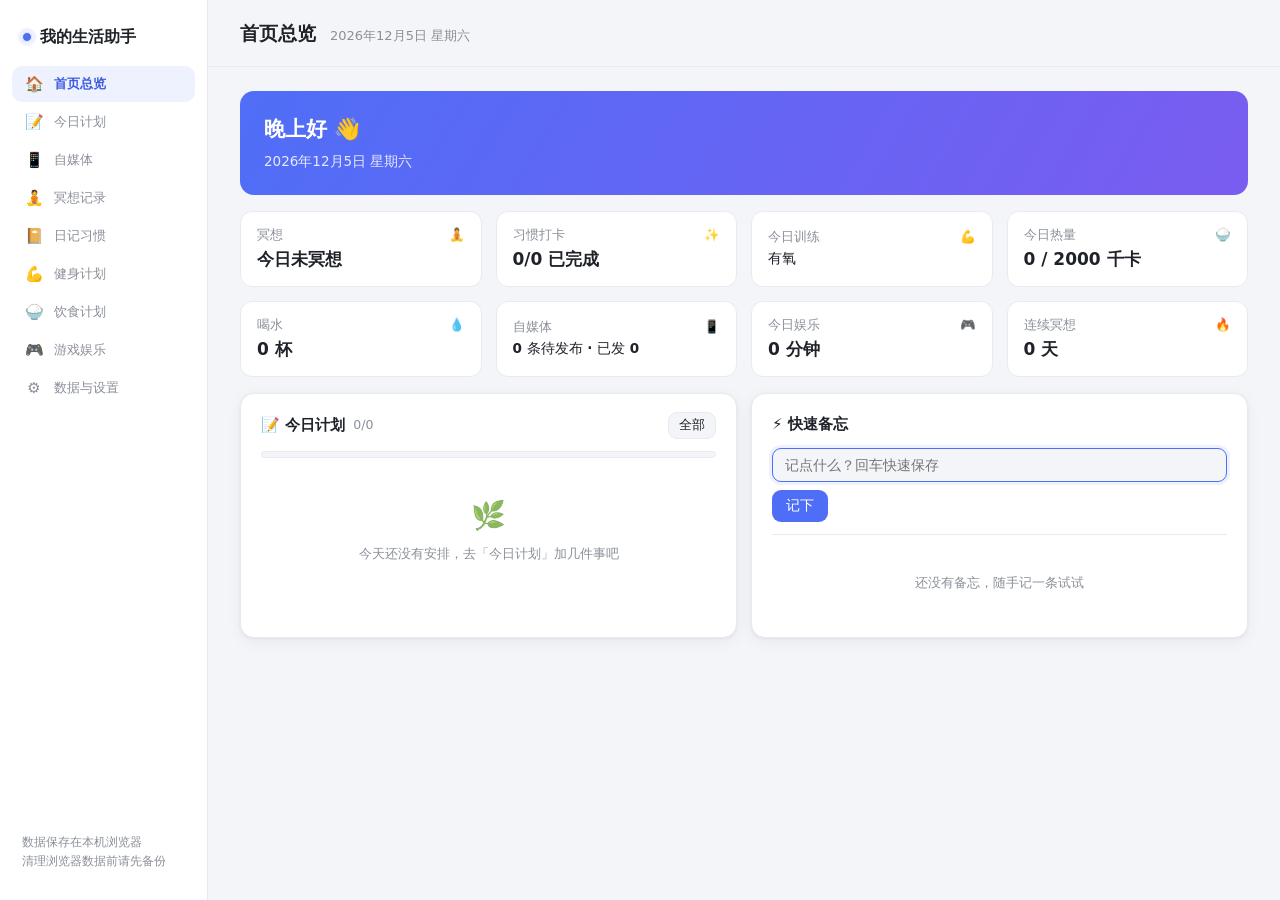
==== index.html @ 55440508 "feat: 本地生活助手 v3（阶段一~五全部完成，110 项测试全绿） 核心功能：首页概览、今日计划、饮食/饮水、娱乐时长、健身/体重、冥想、日记（含配图）、习惯打卡、自媒体看板，以及数据分析视图（" ====
<!DOCTYPE html>
<html lang="zh-CN">
<head>
<meta charset="UTF-8">
<meta name="viewport" content="width=device-width, initial-scale=1.0">
<title>我的工作生活助手</title>
<link rel="manifest" href="manifest.webmanifest">
<meta name="theme-color" content="#4f6ef7">
<link rel="icon" href="icon.svg" type="image/svg+xml">
<meta name="apple-mobile-web-app-capable" content="yes">
<meta name="apple-mobile-web-app-title" content="生活助手">
<link rel="apple-touch-icon" href="icon.svg">
<style>
:root{
  --bg:#f4f5f8; --card:#ffffff; --text:#1f2329; --muted:#8a8f99;
  --border:#e8eaef; --primary:#4f6ef7; --primary-soft:#eef1fe; --primary-text:#3d5ce0;
  --danger:#e5484d; --warn:#f5a524; --ok:#2fb36e;
  --shadow:0 1px 3px rgba(20,30,60,.06),0 4px 16px rgba(20,30,60,.05);
  --radius:14px;
}
html[data-theme="dark"]{
  --bg:#14161b; --card:#1d2027; --text:#e7e9ee; --muted:#8f96a3;
  --border:#2c313b; --primary:#6b85ff; --primary-soft:#232a42; --primary-text:#9db0ff;
  --danger:#ff6b70; --warn:#ffb84d; --ok:#4cd08b;
  --shadow:0 1px 3px rgba(0,0,0,.3),0 6px 20px rgba(0,0,0,.25);
}
*{box-sizing:border-box;margin:0;padding:0}
html,body{height:100%}
body{
  font-family:"PingFang SC","Microsoft YaHei","Segoe UI",system-ui,sans-serif;
  background:var(--bg);color:var(--text);font-size:14px;line-height:1.6;
  -webkit-font-smoothing:antialiased;
}
button{font-family:inherit;cursor:pointer;border:none;background:none;color:inherit}
input,select,textarea{font-family:inherit;font-size:14px;color:var(--text)}
.app{display:flex;min-height:100vh}

/* ========== 侧边导航 ========== */
.side{
  width:208px;flex-shrink:0;background:var(--card);border-right:1px solid var(--border);
  display:flex;flex-direction:column;position:sticky;top:0;height:100vh;padding:18px 12px;
}
.logo{font-size:16px;font-weight:700;padding:6px 10px 16px;display:flex;align-items:center;gap:8px}
.logo .dot{width:10px;height:10px;border-radius:50%;background:var(--primary);box-shadow:0 0 0 4px var(--primary-soft)}
.nav{display:flex;flex-direction:column;gap:2px;overflow-y:auto}
.nav button{
  display:flex;align-items:center;gap:10px;padding:9px 12px;border-radius:10px;
  color:var(--muted);font-weight:500;text-align:left;width:100%;transition:.15s;
}
.nav button .ic{width:20px;text-align:center;font-size:15px}
.nav button:hover{background:var(--bg);color:var(--text)}
.nav button.on{background:var(--primary-soft);color:var(--primary-text);font-weight:600}
.side-foot{margin-top:auto;padding:10px;font-size:11.5px;color:var(--muted);line-height:1.7}

/* ========== 主区域 ========== */
.main{flex:1;min-width:0;display:flex;flex-direction:column}
.topbar{
  position:sticky;top:0;z-index:20;background:color-mix(in srgb,var(--bg) 88%,transparent);
  backdrop-filter:blur(8px);padding:18px 32px;border-bottom:1px solid var(--border);
  display:flex;align-items:baseline;gap:14px;
}
.topbar h1{font-size:19px;font-weight:700}
.topbar .sub{color:var(--muted);font-size:13px}
.content{padding:24px 32px 60px;max-width:1080px;width:100%}

/* ========== 通用组件 ========== */
.card{background:var(--card);border:1px solid var(--border);border-radius:var(--radius);box-shadow:var(--shadow);padding:18px 20px;margin-bottom:16px}
.card h3{font-size:15px;font-weight:650;margin-bottom:12px;display:flex;align-items:center;gap:8px}
.card h3 .cnt{color:var(--muted);font-weight:400;font-size:12.5px}
.card h3 .sp{flex:1}
.grid{display:grid;gap:14px}
.g2{grid-template-columns:1fr 1fr}.g3{grid-template-columns:repeat(3,1fr)}.g4{grid-template-columns:repeat(4,1fr)}
@media(max-width:1000px){.g3,.g4{grid-template-columns:1fr 1fr}}
.row{display:flex;align-items:center;gap:8px;flex-wrap:wrap}
.sp{flex:1}
.muted{color:var(--muted)}
.small{font-size:12.5px}
.btn{
  display:inline-flex;align-items:center;gap:5px;padding:7px 14px;border-radius:9px;
  background:var(--primary);color:#fff;font-weight:550;font-size:13.5px;transition:.15s;
}
.btn:hover{filter:brightness(1.06)}
.btn.ghost{background:var(--bg);color:var(--text);border:1px solid var(--border)}
.btn.ghost:hover{border-color:var(--primary);color:var(--primary-text)}
.btn.danger{background:transparent;color:var(--danger);padding:4px 8px}
.btn.danger:hover{background:color-mix(in srgb,var(--danger) 12%,transparent)}
.btn.sm{padding:4px 10px;font-size:12.5px}
.btn.icon{padding:5px 9px}
.btn:disabled{opacity:.45;cursor:not-allowed}
.input,select.input,textarea.input{
  width:100%;padding:8px 12px;border:1px solid var(--border);border-radius:9px;background:var(--bg);outline:none;transition:.15s;
}
.input:focus,select.input:focus,textarea.input:focus{border-color:var(--primary);box-shadow:0 0 0 3px var(--primary-soft)}
textarea.input{resize:vertical;min-height:90px;line-height:1.7}
label.fl{display:block;font-size:12.5px;color:var(--muted);margin:12px 0 5px}
.chip{display:inline-flex;align-items:center;gap:4px;padding:2px 9px;border-radius:99px;font-size:11.5px;font-weight:550;background:var(--primary-soft);color:var(--primary-text)}
.chip.gray{background:var(--bg);color:var(--muted);border:1px solid var(--border)}
.chip.warn{background:color-mix(in srgb,var(--warn) 15%,transparent);color:var(--warn)}
.chip.ok{background:color-mix(in srgb,var(--ok) 14%,transparent);color:var(--ok)}
.chip.danger{background:color-mix(in srgb,var(--danger) 12%,transparent);color:var(--danger)}
.pg{height:7px;background:var(--bg);border-radius:99px;overflow:hidden;border:1px solid var(--border)}
.pg>i{display:block;height:100%;background:var(--primary);border-radius:99px;transition:width .3s}
.empty{text-align:center;padding:26px 10px;color:var(--muted);font-size:13px}
.empty .ei{font-size:28px;display:block;margin-bottom:6px;opacity:.7}
.divider{height:1px;background:var(--border);margin:12px 0}
.hr-row{display:flex;align-items:center;gap:10px;margin-bottom:14px}
.hr-row h2{font-size:16px;font-weight:650}
.stat{text-align:left}
.stat .n{font-size:24px;font-weight:750;letter-spacing:-.5px}
.stat .l{font-size:12px;color:var(--muted)}

/* 列表条目 */
.item{display:flex;align-items:flex-start;gap:10px;padding:10px 4px;border-bottom:1px solid var(--border)}
.item:last-child{border-bottom:none}
.item .ck{margin-top:3px;width:17px;height:17px;accent-color:var(--primary);cursor:pointer;flex-shrink:0}
.item.done .tx{text-decoration:line-through;color:var(--muted)}
.item .tx{flex:1;min-width:0}
.item .meta{margin-top:2px;font-size:12px;color:var(--muted);display:flex;gap:8px;flex-wrap:wrap}

/* 首页 */
.hello{padding:22px 24px;background:linear-gradient(120deg,var(--primary),#7a5cf0);color:#fff;border-radius:var(--radius);margin-bottom:16px}
.hello .big{font-size:21px;font-weight:700}
.hello .day{opacity:.85;margin-top:4px;font-size:13.5px}
.mini{padding:15px 16px;background:var(--card);border:1px solid var(--border);border-radius:12px;cursor:pointer;transition:.15s;display:block;width:100%;text-align:left}
.mini:hover{border-color:var(--primary);transform:translateY(-2px);box-shadow:var(--shadow)}
.mini .t{font-size:12.5px;color:var(--muted);display:flex;justify-content:space-between}
.mini .v{font-size:17px;font-weight:650;margin-top:4px;white-space:nowrap;overflow:hidden;text-overflow:ellipsis}
.mini .v.sm2{font-size:13.5px;font-weight:550}

/* 看板 */
.board{display:grid;grid-template-columns:repeat(4,1fr);gap:12px}
@media(max-width:1000px){.board{grid-template-columns:1fr 1fr}}
.col{background:var(--bg);border:1px solid var(--border);border-radius:12px;padding:10px;min-height:120px}
.col h4{font-size:12.5px;margin-bottom:8px;display:flex;justify-content:space-between;color:var(--muted)}
.pcard{background:var(--card);border:1px solid var(--border);border-radius:10px;padding:9px 11px;margin-bottom:8px}
.pcard .tt{font-weight:600;font-size:13px;word-break:break-all}
.pcard .meta{margin-top:5px;display:flex;gap:6px;flex-wrap:wrap;align-items:center}
.pcard .acts{margin-top:7px;display:flex;gap:4px}

/* 习惯圆点 */
.dots{display:inline-flex;gap:4px;margin:0 6px}
.dot{width:22px;height:22px;border-radius:7px;border:1px solid var(--border);background:var(--bg);font-size:10px;color:var(--muted);display:flex;align-items:center;justify-content:center}
.dot.on{background:var(--primary);color:#fff;border-color:var(--primary)}
.habit-name{flex:1;font-weight:550}

/* 计时器 */
.timer-wrap{text-align:center;padding:10px 0 4px}
.timer{font-size:52px;font-weight:200;letter-spacing:3px;font-variant-numeric:tabular-nums}
.timer-btns{margin-top:14px;display:flex;gap:10px;justify-content:center}

/* 图表 */
.chart{width:100%;height:auto;display:block}
.ax{fill:var(--muted);font-size:10px}
table.tb{width:100%;border-collapse:collapse;font-size:13px}
table.tb th,table.tb td{padding:8px 10px;border-bottom:1px solid var(--border);text-align:left}
table.tb th{color:var(--muted);font-weight:550;font-size:12.5px}
.tabs{display:flex;gap:4px;background:var(--bg);border:1px solid var(--border);padding:4px;border-radius:11px;margin-bottom:16px;width:fit-content}
.tabs button{padding:6px 16px;border-radius:8px;font-size:13px;color:var(--muted);font-weight:550}
.tabs button.on{background:var(--card);color:var(--text);box-shadow:var(--shadow)}
.date-nav{display:flex;align-items:center;gap:10px}
.date-nav .d{min-width:170px;text-align:center;font-weight:600}
.cup{font-size:22px;cursor:pointer;user-select:none}
.cup.on{filter:none;opacity:1}
.cup.off{opacity:.25;filter:grayscale(1)}
.stars{color:var(--warn);letter-spacing:2px}
/* 日记月历 */
.dcalbox{border:1px solid var(--border);border-radius:12px;padding:12px;margin:0 0 14px;background:var(--card2,#fafbff)}
.dcalnav{display:flex;align-items:center;justify-content:space-between;margin-bottom:8px;font-size:14px}
.dcalnav .btn{width:34px}
.dcalgrid{display:grid;grid-template-columns:repeat(7,1fr);gap:4px}
.dcalhd{text-align:center;font-size:12px;color:var(--muted);padding:4px 0}
.dcal{position:relative;aspect-ratio:1/1;border:1px solid transparent;border-radius:9px;background:transparent;color:var(--text);font-size:13px;cursor:pointer;padding:0}
.dcal:hover{border-color:var(--primary)}
.dcal.out{color:var(--muted);opacity:.4}
.dcal i{position:absolute;right:5px;bottom:5px;width:6px;height:6px;border-radius:50%;background:var(--ok)}
.dcal.has{background:rgba(47,179,110,.14);font-weight:600}
.dcal.td{border-color:var(--primary)}
.dcal.sel{background:var(--primary);color:#fff}
.dcal.sel i{background:#fff}
/* 习惯热力图 */
.heatgrid{display:grid;grid-template-columns:repeat(7,1fr);gap:5px}
.hhead{font-style:normal;text-align:center;font-size:12px;color:var(--muted);padding:2px 0}
.hcell{display:flex;align-items:center;justify-content:center;aspect-ratio:1/1;border-radius:7px;font-size:12px;font-style:normal;background:rgba(128,128,128,.13);color:var(--muted)}
.hcell.blank{background:transparent}
.hcell.l1{background:rgba(47,179,110,.28);color:var(--text)}
.hcell.l2{background:rgba(47,179,110,.48);color:#fff}
.hcell.l3{background:rgba(47,179,110,.7);color:#fff}
.hcell.l4{background:rgba(34,154,92,1);color:#fff}
.hcell.sm{width:16px;height:16px;aspect-ratio:auto}
.heatlegend{display:flex;align-items:center;gap:4px;margin-top:10px}
/* 周报告柱状图 */
.bw{display:flex;align-items:flex-end;justify-content:space-between;gap:8px;height:150px;padding:10px 4px 0;border-bottom:1px solid var(--border)}
.bwcol{flex:1;display:flex;flex-direction:column;align-items:center;justify-content:flex-end;height:100%}
.bwnum{font-size:12px;color:var(--muted);margin-bottom:3px;min-height:15px}
.bwbar{width:70%;min-height:0;background:var(--primary);border-radius:6px 6px 0 0;opacity:.85}
.bwbar.today{background:var(--warn);opacity:1}
.bwlbl{font-size:12px;color:var(--muted);margin-top:5px}
/* 5.1 日记配图 */
.photos{display:flex;flex-wrap:wrap;gap:10px;margin:12px 0 4px}
.ph{position:relative;width:104px;height:104px;border-radius:10px;overflow:hidden;border:1px solid var(--border)}
.phimg{width:100%;height:100%;display:flex;align-items:center;justify-content:center;background:var(--card2,#f7f8fb)}
.phimg img{width:100%;height:100%;object-fit:cover;display:block}
.phdel{position:absolute;top:4px;right:4px;width:22px;height:22px;padding:0;border-radius:50%;border:none;background:rgba(0,0,0,.55);color:#fff;cursor:pointer;font-size:14px;line-height:20px;text-align:center;z-index:1}
.phdel:hover{background:var(--danger)}
.warnbox{background:color-mix(in srgb,var(--warn) 12%,transparent);border:1px solid color-mix(in srgb,var(--warn) 40%,transparent);color:var(--warn);padding:9px 14px;border-radius:10px;font-size:13px;margin-bottom:14px}
.okbox{background:color-mix(in srgb,var(--ok) 10%,transparent);border:1px solid color-mix(in srgb,var(--ok) 35%,transparent);color:var(--ok);padding:9px 14px;border-radius:10px;font-size:13px;margin-bottom:14px}

/* 弹窗 */
.mask{position:fixed;inset:0;background:rgba(15,20,35,.45);z-index:100;display:flex;align-items:center;justify-content:center;padding:20px;animation:fade .15s}
@keyframes fade{from{opacity:0}}
.modal{background:var(--card);border-radius:16px;padding:22px 24px;width:420px;max-width:100%;max-height:86vh;overflow-y:auto;box-shadow:0 20px 60px rgba(0,0,0,.25);animation:pop .18s}
@keyframes pop{from{transform:scale(.96);opacity:0}}
.modal h3{font-size:16px;margin-bottom:6px}
.modal .foot{margin-top:20px;display:flex;justify-content:flex-end;gap:10px}
.d-none{display:none!important}
.lockmask{position:fixed;inset:0;z-index:200;background:color-mix(in srgb,var(--bg) 88%,#000);backdrop-filter:blur(6px);display:flex;align-items:center;justify-content:center;padding:20px}
.lockcard{background:var(--card);border-radius:18px;padding:28px 26px;width:320px;max-width:100%;box-shadow:0 20px 60px rgba(0,0,0,.28);text-align:center}
.lockico{font-size:38px;margin-bottom:6px}
.lockcard h3{margin-bottom:2px}
.lockcard .input{margin-top:14px;text-align:center;letter-spacing:4px;font-size:18px}
.lockerr{color:var(--danger);font-size:13px;min-height:20px;margin-top:8px}
.lockshake{animation:shake .3s}
@keyframes shake{0%,100%{transform:translateX(0)}25%{transform:translateX(-7px)}75%{transform:translateX(7px)}}
#toast{
  position:fixed;left:50%;bottom:34px;transform:translateX(-50%) translateY(20px);
  background:var(--text);color:var(--bg);padding:9px 20px;border-radius:99px;font-size:13.5px;
  opacity:0;pointer-events:none;transition:.25s;z-index:200;font-weight:550;
}
#toast.show{opacity:1;transform:translateX(-50%) translateY(0)}
</style>
</head>
<body>
<div class="app">
  <aside class="side">
    <div class="logo"><span class="dot"></span>我的生活助手</div>
    <nav class="nav" id="nav"></nav>
    <div class="side-foot">数据保存在本机浏览器<br>清理浏览器数据前请先备份</div>
  </aside>
  <div class="main">
    <header class="topbar"><h1 id="viewTitle"></h1><span class="sub" id="viewSub"></span></header>
    <main class="content" id="view"></main>
  </div>
</div>
<div id="toast"></div>

<script>
/* ================================================================
   我的工作生活助手 —— 纯本地单文件版
   存储：localStorage（键 lifeapp_v1）
================================================================ */
const LS='lifeapp_v1';
const CURRENT_V=2;                 // 当前数据结构版本
/* 启动最早期可用的当天日期（defaultState/migrate 早于 const today 初始化，不能用 today） */
function todayStr(){ const d=new Date(); return d.getFullYear()+'-'+String(d.getMonth()+1).padStart(2,'0')+'-'+String(d.getDate()).padStart(2,'0'); }
const BACKUP_SIZE_LIMIT=10*1024*1024; // 纯数据备份建议上限 10MB
const IMPORT_SIZE_LIMIT=50*1024*1024; // 含图片备份的导入上限 50MB
const PHOTO_SIZE_LIMIT=8*1024*1024;   // 单张配图上限 8MB

/* ---------- 5.1 IndexedDB 图片存储（日记配图：二进制不占用 localStorage） ---------- */
const IDB_NAME='lifeapp_imgs', IDB_STORE='images';
let _idbPromise=null;
function idbOpen(){
  if(_idbPromise) return _idbPromise;
  _idbPromise=new Promise((res,rej)=>{
    if(!window.indexedDB){ rej(new Error('当前浏览器不支持 IndexedDB')); return; }
    const rq=indexedDB.open(IDB_NAME,1);
    rq.onupgradeneeded=e=>{ const db=e.target.result; if(!db.objectStoreNames.contains(IDB_STORE)) db.createObjectStore(IDB_STORE,{keyPath:'id'}); };
    rq.onsuccess=()=>res(rq.result);
    rq.onerror=()=>rej(rq.error);
  });
  return _idbPromise;
}
function idbReq(store,mode,fn){
  return idbOpen().then(db=>new Promise((res,rej)=>{
    const rq=fn(db.transaction(IDB_STORE,mode).objectStore(IDB_STORE));
    rq.onsuccess=()=>res(rq.result); rq.onerror=()=>rej(rq.error);
  }));
}
function idbPut(id,blob){ return idbReq(null,'readwrite',st=>st.put({id,blob,addedAt:Date.now()})); }
function idbGet(id){ return idbReq(null,'readonly',st=>st.get(id)).then(r=>(r&&r.blob)||null); }
function idbDel(id){ return idbReq(null,'readwrite',st=>st.delete(id)); }
function idbClear(){ return idbOpen().then(db=>new Promise((res,rej)=>{ const rq=db.transaction(IDB_STORE,'readwrite').objectStore(IDB_STORE).clear(); rq.onsuccess=()=>res(); rq.onerror=()=>rej(rq.error); })).catch(()=>{}); }
/* 导出备份用：全部图片转 dataURL */
function idbExportAll(){
  return idbReq(null,'readonly',st=>st.getAll()).then(rows=>Promise.all(rows.map(r=>new Promise(res=>{
    const fr=new FileReader();
    fr.onload=()=>res([r.id,fr.result]); fr.onerror=()=>res([r.id,null]);
    fr.readAsDataURL(r.blob);
  })))).then(pairs=>{ const o={}; pairs.forEach(([k,v])=>{ if(v)o[k]=v; }); return o; }).catch(()=>({}));
}
function dataURLtoBlob(du){
  const m=/^data:(.*?)(;base64)?,/.exec(du||'')||[];
  const mime=m[1]||'image/png';
  const bin=atob((du||'').split(',')[1]||'');
  const arr=new Uint8Array(bin.length);
  for(let i=0;i<bin.length;i++) arr[i]=bin.charCodeAt(i);
  return new Blob([arr],{type:mime});
}

/* ---------- 默认数据 ---------- */
function defaultState(){
  return {
    v:CURRENT_V,
    settings:{ name:'', weekStart:1, calorieGoal:2000, entLimit:120, theme:'light', backupRemind:true, backupDays:14, pinLock:false, pin:'' },
    meta:{ firstUse:todayStr(), lastBackup:'', notifyDate:'', snoozeDate:'' },
    quickNotes:[],
    tasks:{},
    taskTemplates:[],
    media:{ ideas:[], posts:[] },
    meditation:[],
    diary:{},
    habits:[],
    fitness:{
      weekPlan:{1:'胸 + 三头',2:'背 + 二头',3:'有氧 / 休息',4:'肩部',5:'腿部',6:'有氧',0:'休息'},
      logs:[], weight:[]
    },
    diet:{
      foods:[
        {id:uid(),name:'米饭（碗）',kcal:174},
        {id:uid(),name:'鸡蛋（个）',kcal:70},
        {id:uid(),name:'鸡胸肉 100g',kcal:130},
        {id:uid(),name:'牛奶 250ml',kcal:135},
        {id:uid(),name:'全麦面包（片）',kcal:75},
        {id:uid(),name:'苹果（个）',kcal:95},
        {id:uid(),name:'香蕉（根）',kcal:105},
        {id:uid(),name:'西兰花 100g',kcal:35}
      ],
      meals:{}, water:{}
    },
    games:{ list:[], sessions:[] }
  };
}

/* ---------- 数据结构迁移：旧版本逐步升级到当前版本 ---------- */
function migrate(raw){
  if(!raw||typeof raw!=='object') throw new Error('备份不是有效的数据对象');
  if(typeof raw.v!=='number') throw new Error('备份缺少版本号');
  if(raw.v>CURRENT_V) throw new Error('备份版本比当前程序更新，请使用新版本打开');
  if(raw.v<1) throw new Error('备份版本不受支持');
  const s=raw;
  /* v1 -> v2：餐饮增加餐次分组、自媒体内容增加正文字段、增加任务模板库 */
  if(s.v===1){
    if(s.diet&&s.diet.meals){
      Object.values(s.diet.meals).forEach(list=>Array.isArray(list)&&list.forEach(m=>{ if(!m.mealType) m.mealType='午餐'; }));
    }
    if(s.media&&Array.isArray(s.media.posts)) s.media.posts.forEach(p=>{ if(p.content===undefined) p.content=''; });
    if(!Array.isArray(s.taskTemplates)) s.taskTemplates=[];
    s.v=2;
  }
  /* v5.2 备份提醒：旧数据缺 meta / 新设置项时补齐（不改变版本号） */
  if(!s.meta||typeof s.meta!=='object') s.meta={firstUse:todayStr(),lastBackup:'',notifyDate:'',snoozeDate:''};
  ['firstUse','lastBackup','notifyDate','snoozeDate'].forEach(k=>{ if(typeof s.meta[k]!=='string') s.meta[k]=''; });
  if(!s.meta.firstUse) s.meta.firstUse=todayStr();
  if(!s.settings||typeof s.settings!=='object') s.settings={};
  if(typeof s.settings.backupRemind!=='boolean') s.settings.backupRemind=true;
  if(typeof s.settings.backupDays!=='number'||!(s.settings.backupDays>0)) s.settings.backupDays=14;
  /* v5.3 PIN 锁屏 */
  if(typeof s.settings.pinLock!=='boolean') s.settings.pinLock=false;
  if(typeof s.settings.pin!=='string') s.settings.pin='';
  return s;
}

/* ---------- 载入 / 保存 ---------- */
let S;
try{
  const raw=JSON.parse(localStorage.getItem(LS));
  S=raw?migrate(raw):defaultState();
}catch(e){
  console.warn('本地数据读取失败，使用初始数据：',e.message);
  S=defaultState();
}
function save(){ localStorage.setItem(LS,JSON.stringify(S)); }

/* ---------- 备份解析（导入与校验共用） ---------- */
function parseBackup(text){
  if(typeof text!=='string'||!text.trim()) throw new Error('文件内容为空');
  let raw;
  try{ raw=JSON.parse(text); }catch(e){ throw new Error('文件不是有效的 JSON'); }
  const s=migrate(raw);
  // 最小结构校验，防止导入半截/错误文件
  if(!s.settings||!s.diet||!s.games||!s.fitness||!s.media) throw new Error('文件内容不是本应用的备份');
  return s;
}

/* ---------- 小工具 ---------- */
function uid(){ return Date.now().toString(36)+Math.random().toString(36).slice(2,7); }
const pad=n=>String(n).padStart(2,'0');
function dstr(d){ return d.getFullYear()+'-'+pad(d.getMonth()+1)+'-'+pad(d.getDate()); }
const today=()=>dstr(new Date());
function addDays(s,n){ const d=new Date(s+'T00:00:00'); d.setDate(d.getDate()+n); return dstr(d); }
function wdOf(s){ return new Date(s+'T00:00:00').getDay(); }
function md(s){ const [,m,d]=s.split('-'); return (+m)+'月'+(+d)+'日'; }
function fullCN(s){ const d=new Date(s+'T00:00:00'); return d.getFullYear()+'年'+(d.getMonth()+1)+'月'+d.getDate()+'日 星期'+'日一二三四五六'[d.getDay()]; }
function hm(ts){ const d=new Date(ts); return pad(d.getHours())+':'+pad(d.getMinutes()); }
function esc(s){ return String(s??'').replace(/[&<>"']/g,c=>({'&':'&amp;','<':'&lt;','>':'&gt;','"':'&quot;',"'":'&#39;'}[c])); }
const $=sel=>document.querySelector(sel);
const PLATFORMS=['抖音','小红书','B站','微信公众号','知乎','视频号','其他'];
const MOODS=[['开心','😊'],['平静','😌'],['充实','💪'],['疲惫','😮‍💨'],['焦虑','😰'],['低落','😞']];

function toast(msg){
  const t=$('#toast'); t.textContent=msg; t.classList.add('show');
  clearTimeout(t._h); t._h=setTimeout(()=>t.classList.remove('show'),1800);
}
function weekStartOf(s){
  const ws=Number(S.settings.weekStart)||0;
  return addDays(s,-(wdOf(s)-ws+7)%7);
}

/* ---------- 5.2 备份提醒（纯函数可测：基准=上次导出日，从未导出则用首次使用日） ---------- */
function daysBetween(a,b){ return Math.round((new Date(b+'T00:00:00')-new Date(a+'T00:00:00'))/86400000); }
function backupReminder(now){
  now=now||today();
  const interval=Math.max(1,Number(S.settings.backupDays)||14);
  const enabled=S.settings.backupRemind!==false;
  const meta=S.meta||{};
  const last=meta.lastBackup||'';
  const base=last||meta.firstUse||now;
  const days=daysBetween(base,now);
  const snoozed=meta.snoozeDate===now;
  return {enabled, interval, lastBackup:last, days, overdue:enabled&&days>=interval, snoozed};
}
/* 启动时检查：授权则发系统通知（每天至多一次），页内提示条由首页渲染 */
function maybeBackupRemind(){
  try{
    const r=backupReminder(today());
    if(!r.overdue) return;
    if(S.meta.notifyDate===today()) return;
    S.meta.notifyDate=today(); save();
    if('Notification' in window&&Notification.permission==='granted'){
      try{ new Notification('生活助手：该备份数据了 💾',{body:'已经 '+r.days+' 天没有导出备份，建议尽快导出一份保存好。'}); }catch(_){}
    }
  }catch(_){}
}

/* ---------- 5.3 PIN 锁屏（纯前端本地校验，仅作轻量隐私遮挡） ---------- */
let locked=false;
function isLocked(){ return locked; }
function showLock(){
  if(locked||document.querySelector('.lockmask')) return;
  if(!S.settings||S.settings.pinLock!==true||!S.settings.pin) return;
  locked=true;
  const mask=document.createElement('div');
  mask.className='lockmask';
  mask.innerHTML='<div class="lockcard"><div class="lockico">🔒</div><h3>输入 PIN 解锁</h3>'
    +'<p class="muted small">你的生活助手已锁定</p>'
    +'<input class="input" id="lockPin" type="password" inputmode="numeric" maxlength="6" placeholder="4-6 位数字" autocomplete="off">'
    +'<div class="lockerr" id="lockErr"></div>'
    +'<button class="btn" style="width:100%;justify-content:center;margin-top:6px" data-act="lock-unlock">解锁</button></div>';
  document.body.appendChild(mask);
  const inp=mask.querySelector('#lockPin');
  inp.focus();
  inp.addEventListener('keydown',e=>{ if(e.key==='Enter'){ e.preventDefault(); doAct('lock-unlock'); } });
}
function tryUnlock(){
  const mask=document.querySelector('.lockmask');
  if(!mask) return;
  const inp=mask.querySelector('#lockPin'), err=mask.querySelector('#lockErr'), card=mask.querySelector('.lockcard');
  if(inp.value===String(S.settings.pin)){
    locked=false; mask.remove();
  }else{
    err.textContent='PIN 不正确，请重试';
    inp.value=''; inp.focus();
    card.classList.remove('lockshake'); void card.offsetWidth; card.classList.add('lockshake');
  }
}

/* ---------- 弹窗表单 ---------- */
function fieldHTML(f){
  const req=f.required?'*':'';
  let inner='';
  const val=esc(f.value??'');
  if(f.type==='textarea') inner=`<textarea class="input" data-key="${f.key}" placeholder="${esc(f.placeholder||'')}">${val}</textarea>`;
  else if(f.type==='select') inner=`<select class="input" data-key="${f.key}">${f.options.map(o=>{const ov=Array.isArray(o)?o[0]:o.v,ol=Array.isArray(o)?o[1]:o.l;return `<option value="${esc(ov)}" ${String(ov)===String(f.value??'')?'selected':''}>${esc(ol)}</option>`;}).join('')}</select>`;
  else inner=`<input class="input" type="${f.type||'text'}" data-key="${f.key}" value="${val}" placeholder="${esc(f.placeholder||'')}" ${f.step?'step="'+f.step+'"':''} ${f.min!=null?'min="'+f.min+'"':''}>`;
  return `<label class="fl">${esc(f.label)}${req}</label>${inner}`;
}
function openModal(title,fields,onMount){
  return new Promise(resolve=>{
    const wrap=document.createElement('div');
    wrap.className='mask';
    wrap.innerHTML=`<div class="modal"><h3>${esc(title)}</h3><form id="mform">
      ${fields.map(fieldHTML).join('')}
      <div class="foot"><button type="button" class="btn ghost" id="mcancel">取消</button>
      <button type="submit" class="btn" id="mok">确定</button></div></form>`;
    document.body.appendChild(wrap);
    const focusEl=wrap.querySelector('[data-key]'); if(focusEl)focusEl.focus();
    if(onMount) onMount(wrap);
    const done=v=>{ wrap.remove(); document.removeEventListener('keydown',escClose); resolve(v); };
    function escClose(e){ if(e.key==='Escape') done(null); }
    document.addEventListener('keydown',escClose);
    wrap.addEventListener('click',e=>{ if(e.target===wrap) done(null); });
    wrap.querySelector('#mcancel').onclick=()=>done(null);
    wrap.querySelector('#mform').onsubmit=e=>{
      e.preventDefault();
      const v={};
      wrap.querySelectorAll('[data-key]').forEach(el=>{ v[el.dataset.key]=el.value; });
      for(const f of fields){
        if(f.required&&!String(v[f.key]??'').trim()){ toast('请填写：'+f.label); return; }
      }
      done(v);
    };
  });
}

/* ---------- 折线图（opts.goal 可画目标虚线） ---------- */
function lineChart(points,unit,opts){
  opts=opts||{};
  if(points.length<2) return '<div class="empty"><span class="ei">📈</span>再记录一条即可看到趋势</div>';
  const W=320,H=120,P=28;
  let ys=points.map(p=>p.y),mn=Math.min(...ys),mx=Math.max(...ys);
  if(opts.goal!=null){ mn=Math.min(mn,opts.goal); mx=Math.max(mx,opts.goal); }
  const span=(mx-mn)||1;
  const yOf=v=>H-P-(v-mn)/span*(H-2*P)-4;
  const xy=points.map((p,i)=>[P+i*(W-2*P)/(points.length-1), yOf(p.y)]);
  const goalLine=(opts.goal!=null)?`<line x1="${P}" y1="${yOf(opts.goal).toFixed(1)}" x2="${W-P+4}" y2="${yOf(opts.goal).toFixed(1)}" stroke="var(--danger)" stroke-width="1.4" stroke-dasharray="5 4"/>
    <text x="${W-P+2}" y="${(yOf(opts.goal)-3).toFixed(1)}" text-anchor="end" class="ax" style="fill:var(--danger)">目标 ${opts.goal}${unit||''}</text>`:'';
  return `<svg viewBox="0 0 ${W} ${H}" class="chart" preserveAspectRatio="none" style="max-height:220px">
    ${goalLine}
    <polyline points="${xy.map(p=>p.map(n=>n.toFixed(1)).join(',')).join(' ')}" fill="none" stroke="var(--primary)" stroke-width="2.5" stroke-linejoin="round" stroke-linecap="round"/>
    ${xy.map((p,i)=>`<circle cx="${p[0].toFixed(1)}" cy="${p[1].toFixed(1)}" r="3.5" fill="${points[i].over?'var(--danger)':'var(--primary)'}"/>`).join('')}
    <text x="4" y="16" class="ax">${mx}${unit||''}</text><text x="4" y="${H-10}" class="ax">${mn}${unit||''}</text>
  </svg>
  <div class="small muted" style="display:flex;justify-content:space-between;margin-top:2px"><span>${md(points[0].x)}</span><span>${md(points[points.length-1].x)}</span></div>`;
}

/* ---------- 统计辅助 ---------- */
const tasksOf=d=>(S.tasks[d]||[]);
function doneCount(d){ const t=tasksOf(d); return {done:t.filter(x=>x.done).length,all:t.length}; }
function habitChecked(h,d){ return h.checks.includes(d); }
function habitStreak(h){
  let s=today(); if(!habitChecked(h,s)) s=addDays(s,-1);
  let n=0; while(habitChecked(h,s)){ n++; s=addDays(s,-1); } return n;
}
const mealsOf=d=>(S.diet.meals[d]||[]);
const kcalOf=d=>mealsOf(d).reduce((a,m)=>a+m.kcal*m.n,0);
const medOf=d=>S.meditation.filter(x=>x.date===d).reduce((a,x)=>a+Number(x.minutes||0),0);
function gameMins(d){ return S.games.sessions.filter(x=>x.date===d).reduce((a,x)=>a+Number(x.minutes||0),0); }
function gameMinsWeek(d){
  const ws=weekStartOf(d); let sum=0;
  for(let i=0;i<7;i++) sum+=gameMins(addDays(ws,i));
  return sum;
}
function medStreak(){
  const dates=new Set(S.meditation.map(x=>x.date));
  let s=today(); if(!dates.has(s)) s=addDays(s,-1);
  let n=0; while(dates.has(s)){n++;s=addDays(s,-1);} return n;
}

/* ================================================================
   导航 / 路由
================================================================ */
const VIEWS=[
  ['home','🏠','首页总览'],
  ['plan','📝','今日计划'],
  ['media','📱','自媒体'],
  ['meditation','🧘','冥想记录'],
  ['diary','📔','日记习惯'],
  ['fitness','💪','健身计划'],
  ['diet','🍚','饮食计划'],
  ['games','🎮','游戏娱乐'],
  ['settings','⚙️','数据与设置']
];
let cur='home';
const ui={ planDate:today(), diaryDate:today(), dietDate:today(), calYM:'', habYM:'', mediaTab:'board', diaryTab:'diary', fitTab:'week', dietTab:'today', gameTab:'list' };
function shiftYM(ym,n){ const p=(ym||today().slice(0,7)).split('-').map(Number); const d=new Date(p[0],p[1]-1+n,1); return d.getFullYear()+'-'+pad(d.getMonth()+1); }

function renderNav(){
  $('#nav').innerHTML=VIEWS.map(([k,ic,name])=>
    `<button data-nav="${k}" class="${cur===k?'on':''}"><span class="ic">${ic}</span>${name}</button>`).join('');
}
function go(v){
  cur=v;
  renderNav();
  const meta=VIEWS.find(x=>x[0]===v);
  $('#viewTitle').textContent=meta[2];
  $('#viewSub').textContent = v==='home'? fullCN(today()) : '';
  views[v]();
  window.scrollTo(0,0);
}

/* ================================================================
   视图：首页
================================================================ */
const views={};

views.home=function(){
  const t=today();
  const {done,all}=doneCount(t);
  const pct=all?Math.round(done/all*100):0;
  const hour=new Date().getHours();
  const greet=hour<11?'早上好':hour<14?'中午好':hour<18?'下午好':'晚上好';
  const hbs=S.habits;
  const hbDone=hbs.filter(h=>habitChecked(h,t)).length;
  const kcal=kcalOf(t), goal=S.settings.calorieGoal||2000;
  const gMins=gameMins(t), entLim=S.settings.entLimit||120;
  const ready=S.media.posts.filter(p=>p.status==='ready').length;
  const pub=S.media.posts.filter(p=>p.status==='published').length;
  const fitToday=S.fitness.weekPlan[wdOf(t)]||'休息';
  const water=(S.diet.water[t]||0);
  const med=medOf(t);
  const br=backupReminder(t);
  const backupBanner=(br.overdue&&!br.snoozed)?`<div class="warnbox" style="display:flex;align-items:center;gap:10px;flex-wrap:wrap">
    <span>💾 你已经 <b>${br.days}</b> 天没有导出备份了，数据只存在这台电脑上，建议尽快备份一次。</span>
    <span class="sp"></span>
    <button class="btn sm" data-act="export-data">立即导出</button>
    <button class="btn sm ghost" data-act="backup-snooze">今天不再提示</button>
  </div>`:'';

  const taskRows=tasksOf(t).slice(0,6).map(x=>`
    <div class="item ${x.done?'done':''}">
      <input type="checkbox" class="ck" data-act="task-toggle" data-date="${t}" data-id="${x.id}" ${x.done?'checked':''}>
      <div class="tx">${esc(x.text)}<div class="meta">
        ${x.time?`<span>🕐 ${esc(x.time)}</span>`:''}
        ${x.pri?`<span class="chip ${x.pri==='高'?'danger':x.pri==='低'?'gray':'warn'}">${esc(x.pri)}优先级</span>`:''}
      </div></div>
    </div>`).join('')||'<div class="empty"><span class="ei">🌿</span>今天还没有安排，去「今日计划」加几件事吧</div>';

  const notes=S.quickNotes.slice(-4).reverse().map(n=>
    `<div class="item"><div class="tx">${esc(n.text)}<div class="meta">${md(n.d)} ${hm(n.t)}</div></div></div>`
  ).join('')||'<div class="empty small">还没有备忘，随手记一条试试</div>';

  $('#view').innerHTML=`
  <div class="hello">
    <div class="big">${greet}${S.settings.name?'，'+esc(S.settings.name):''} 👋</div>
    <div class="day">${fullCN(t)}</div>
  </div>

  <div class="grid g4" style="margin-bottom:16px">
    <button class="mini" data-nav="meditation"><div class="t"><span>冥想</span><span>🧘</span></div><div class="v">${med?med+' 分钟':'今日未冥想'}</div></button>
    <button class="mini" data-nav="diary"><div class="t"><span>习惯打卡</span><span>✨</span></div><div class="v">${hbDone}/${hbs.length} 已完成</div></button>
    <button class="mini" data-nav="fitness"><div class="t"><span>今日训练</span><span>💪</span></div><div class="v sm2">${esc(fitToday)}</div></button>
    <button class="mini" data-nav="diet"><div class="t"><span>今日热量</span><span>🍚</span></div><div class="v" style="color:${kcal>goal?'var(--danger)':'inherit'}">${kcal} / ${goal} 千卡</div></button>
    <button class="mini" data-nav="diet"><div class="t"><span>喝水</span><span>💧</span></div><div class="v">${water} 杯</div></button>
    <button class="mini" data-nav="media"><div class="t"><span>自媒体</span><span>📱</span></div><div class="v sm2">${ready} 条待发布 · 已发 ${pub}</div></button>
    <button class="mini" data-nav="games"><div class="t"><span>今日娱乐</span><span>🎮</span></div><div class="v" style="color:${gMins>entLim?'var(--danger)':'inherit'}">${gMins} 分钟${gMins>entLim?' ⚠️超上限':''}</div></button>
    <button class="mini" data-nav="diary"><div class="t"><span>连续冥想</span><span>🔥</span></div><div class="v">${medStreak()} 天</div></button>
  </div>
  ${backupBanner}

  <div class="grid g2">
    <div class="card">
      <h3>📝 今日计划 <span class="cnt">${done}/${all}</span><span class="sp"></span>
        <button class="btn sm ghost" data-nav="plan">全部</button></h3>
      <div class="pg" style="margin-bottom:10px"><i style="width:${pct}%"></i></div>
      ${taskRows}
    </div>
    <div class="card">
      <h3>⚡ 快速备忘</h3>
      <div class="row">
        <input class="input" id="quickInput" placeholder="记点什么？回车快速保存">
        <button class="btn" data-act="note-add">记下</button>
      </div>
      <div class="divider"></div>
      ${notes}
    </div>
  </div>`;
  const qi=$('#quickInput');
  qi.addEventListener('keydown',e=>{ if(e.key==='Enter'){ e.preventDefault(); doAct('note-add',{dataset:{}}); }});
  qi.focus();
};

/* ================================================================
   视图：今日计划
================================================================ */
views.plan=function(){
  const d=ui.planDate;
  const list=tasksOf(d).sort((a,b)=>(a.time||'99').localeCompare(b.time||'99'));
  const {done,all}=doneCount(d);
  const rows=list.map(x=>`
    <div class="item ${x.done?'done':''}">
      <input type="checkbox" class="ck" data-act="task-toggle" data-date="${d}" data-id="${x.id}" ${x.done?'checked':''}>
      <div class="tx">${esc(x.text)}
        <div class="meta">
          ${x.time?`<span>🕐 ${esc(x.time)}</span>`:''}
          ${x.pri?`<span class="chip ${x.pri==='高'?'danger':x.pri==='低'?'gray':'warn'}">${esc(x.pri)}</span>`:''}
          ${x.note?`<span>📄 ${esc(x.note)}</span>`:''}
        </div>
      </div>
      <button class="btn sm ghost" data-act="task-edit" data-id="${x.id}">编辑</button>
      <button class="btn danger sm" data-act="task-del" data-id="${x.id}">删除</button>
    </div>`).join('')||'<div class="empty"><span class="ei">📋</span>这一天还没有任务</div>';

  $('#view').innerHTML=`
  <div class="card">
    <div class="row">
      <div class="date-nav">
        <button class="btn ghost icon" data-act="plan-prev">‹</button>
        <div class="d">${md(d)} 星期${'日一二三四五六'[wdOf(d)]}${d===today()?'（今天）':''}</div>
        <button class="btn ghost icon" data-act="plan-next">›</button>
        <button class="btn sm ghost" data-act="plan-today">回到今天</button>
      </div>
      <span class="sp"></span>
      <span class="muted small">完成 ${done}/${all}</span>
      <button class="btn ghost" data-act="tpl-open">📋 任务模板</button>
      <button class="btn" data-act="task-add" data-date="${d}">＋ 添加任务</button>
    </div>
    <div class="pg" style="margin:12px 0 4px"><i style="width:${all?Math.round(done/all*100):0}%"></i></div>
  </div>
  <div class="card">${rows}</div>`;
};

/* ---------- 任务模板面板 ---------- */
function openTplPanel(){
  const old=document.querySelector('#tplMask'); if(old) old.remove();
  const wrap=document.createElement('div');
  wrap.className='mask'; wrap.id='tplMask';
  document.body.appendChild(wrap);
  renderTplPanel();
  wrap.addEventListener('click',e=>{ if(e.target===wrap) wrap.remove(); });
}
function renderTplPanel(){
  const wrap=document.querySelector('#tplMask'); if(!wrap) return;
  const items=S.taskTemplates.map(t=>`
    <div class="item">
      <div class="tx">${esc(t.text)}<div class="meta">${t.time?`<span>🕐 ${esc(t.time)}</span>`:''}<span class="chip ${t.pri==='高'?'danger':t.pri==='低'?'gray':'warn'}">${esc(t.pri||'中')}</span></div></div>
      <button class="btn sm" data-act="tpl-apply" data-id="${t.id}">加到 ${md(ui.planDate)}</button>
      <button class="btn danger sm" data-act="tpl-del" data-id="${t.id}">删除</button>
    </div>`).join('')||'<div class="empty"><span class="ei">📋</span>还没有模板，在上方新建一个常用任务吧</div>';
  wrap.innerHTML=`<div class="modal"><h3>📋 任务模板</h3>
    <p class="muted small" style="margin-bottom:10px">把每天重复要做的事存成模板，一键加到当天。</p>
    <div class="row">
      <input class="input" id="tplText" placeholder="模板内容，如：冥想 10 分钟" style="flex:1;min-width:160px">
      <input class="input" id="tplTime" type="time" style="width:120px">
      <select class="input" id="tplPri" style="width:86px"><option>中</option><option>高</option><option>低</option></select>
      <button class="btn" data-act="tpl-add">新建模板</button>
    </div>
    <div class="divider"></div>
    ${items}
    <div class="foot"><button class="btn ghost" data-act="tpl-close">关闭</button></div></div>`;
  const ti=wrap.querySelector('#tplText');
  ti.addEventListener('keydown',e=>{ if(e.key==='Enter'){ e.preventDefault(); doAct('tpl-add',{dataset:{}}); }});
  ti.focus();
}

/* ================================================================
   视图：自媒体
================================================================ */
views.media=function(){
  if(ui.mediaTab==='ideas') return renderIdeas();
  if(ui.mediaTab==='stats') return renderMediaStats();
  renderBoard();
};
function renderIdeas(){
  const rows=S.media.ideas.slice().reverse().map(x=>`
    <div class="item">
      <div class="tx">${esc(x.text)}<div class="meta"><span class="chip gray">${esc(x.platform||'未分类')}</span><span>${md(x.d)}</span></div></div>
      <button class="btn sm ghost" data-act="idea-to" data-id="${x.id}">转入内容 →</button>
      <button class="btn danger sm" data-act="idea-del" data-id="${x.id}">删除</button>
    </div>`).join('')||'<div class="empty"><span class="ei">💡</span>还没有选题灵感</div>';
  $('#view').innerHTML=`
  ${mediaTabs()}
  <div class="card">
    <h3>💡 选题灵感库 <span class="cnt">共 ${S.media.ideas.length} 条</span></h3>
    <div class="row">
      <input class="input" id="ideaText" placeholder="随手记一个选题…">
      <select class="input" style="width:130px" id="ideaPlat">${PLATFORMS.map(p=>`<option>${p}</option>`).join('')}</select>
      <button class="btn" data-act="idea-add">添加灵感</button>
    </div>
    <div class="divider"></div>${rows}
  </div>`;
  $('#ideaText').focus();
}
function mediaTabs(){
  return `<div class="tabs">
    <button class="${ui.mediaTab==='board'?'on':''}" data-act="media-tab" data-v="board">内容流水线</button>
    <button class="${ui.mediaTab==='ideas'?'on':''}" data-act="media-tab" data-v="ideas">选题灵感库</button>
    <button class="${ui.mediaTab==='stats'?'on':''}" data-act="media-tab" data-v="stats">📊 数据看板</button>
  </div>`;
}
/* 4.5 已发布内容按平台汇总数据看板 */
function renderMediaStats(){
  const pub=S.media.posts.filter(p=>p.status==='published');
  const sum=(arr,k)=>arr.reduce((a,p)=>a+(Number(p[k])||0),0);
  const tV=sum(pub,'views'),tL=sum(pub,'likes'),tC=sum(pub,'comments');
  const rate=tV?((tL+tC)/tV*100):0;
  const plats=PLATFORMS.filter(p=>pub.some(x=>x.platform===p));
  const rows=plats.map(p=>{
    const arr=pub.filter(x=>x.platform===p);
    const v=sum(arr,'views'),l=sum(arr,'likes'),c=sum(arr,'comments');
    return `<tr><td><b>${esc(p)}</b></td><td>${arr.length}</td><td>${v}</td><td>${l}</td><td>${c}</td><td>${v?(((l+c)/v*100).toFixed(1)+'%'):'—'}</td></tr>`;
  }).join('');
  $('#view').innerHTML=`
  ${mediaTabs()}
  ${pub.length?`<div class="grid g4">
    <div class="card stat"><div class="n">${pub.length}</div><div class="l">已发布内容</div></div>
    <div class="card stat"><div class="n">${tV}</div><div class="l">总浏览量</div></div>
    <div class="card stat"><div class="n">${tL}</div><div class="l">总点赞</div></div>
    <div class="card stat"><div class="n">${tC}</div><div class="l">总评论 · 互动率 ${rate.toFixed(1)}%</div></div>
  </div>
  <div class="card"><h3>📊 各平台汇总 <span class="cnt">仅统计「已发布」内容</span></h3>
    <table class="tb"><tr><th>平台</th><th>已发布</th><th>浏览</th><th>点赞</th><th>评论</th><th>互动率</th></tr>${rows}
      <tr style="font-weight:700"><td>合计</td><td>${pub.length}</td><td>${tV}</td><td>${tL}</td><td>${tC}</td><td>${rate.toFixed(1)}%</td></tr>
    </table>
  </div>
  <div class="card"><h3>👍 单篇数据排行（Top 5）</h3>${
    pub.slice().sort((a,b)=>(b.views||0)-(a.views||0)).slice(0,5).map((p,i)=>`
    <div class="item"><div class="tx">${i+1}. ${esc(p.title)} <span class="chip gray">${esc(p.platform)}</span></div>
      <div class="muted">👀 ${p.views||0} · ❤ ${p.likes||0} · 💬 ${p.comments||0}</div></div>`).join('')
  }</div>`
  :`<div class="card"><div class="empty"><span class="ei">📊</span>还没有「已发布」的内容，把内容推进到已发布阶段并填入数据后，这里会自动汇总</div></div>`}`;
}
const PSTATUS=[['idea','选题'],['draft','草稿'],['ready','待发布'],['published','已发布']];
function renderBoard(){
  const cols=PSTATUS.map(([k,label])=>{
    const items=S.media.posts.filter(p=>p.status===k).map(p=>`
      <div class="pcard">
        <div class="tt">${esc(p.title)}</div>
        ${p.content?`<div class="muted small" style="margin:4px 0;line-height:1.5;max-height:44px;overflow:hidden">${esc(p.content.slice(0,80))}${p.content.length>80?'…':''}</div>`:''}
        <div class="meta">
          <span class="chip gray">${esc(p.platform)}</span>
          ${k==='published'?`<span class="chip ok">👀 ${p.views||0}</span><span class="chip">❤ ${p.likes||0}</span><span class="chip gray">💬 ${p.comments||0}</span>`:''}
        </div>
        <div class="acts">
          ${k!=='idea'?`<button class="btn sm ghost" data-act="post-move" data-id="${p.id}" data-dir="-1">←</button>`:''}
          ${k!=='published'?`<button class="btn sm" data-act="post-move" data-id="${p.id}" data-dir="1">→</button>`:''}
          <button class="btn sm ghost" data-act="post-edit" data-id="${p.id}">编辑</button>
          <button class="btn danger sm" data-act="post-del" data-id="${p.id}">删</button>
        </div>
      </div>`).join('')||'<div class="muted small" style="padding:4px">暂无</div>';
    return `<div class="col"><h4><span>${label}</span><span>${S.media.posts.filter(p=>p.status===k).length}</span></h4>${items}</div>`;
  }).join('');
  $('#view').innerHTML=`
  ${mediaTabs()}
  <div class="card"><div class="row"><h3 style="margin:0">📱 内容流水线</h3><span class="sp"></span><button class="btn" data-act="post-add">＋ 新建内容</button></div></div>
  <div class="board">${cols}</div>`;
}

/* ================================================================
   视图：冥想
================================================================ */
let medTimer=null, medTick=0, medStart=0;
const MED_KEY='lifeapp_med_timer';
function medSavedStart(){ const x=Number(sessionStorage.getItem(MED_KEY)); return Number.isFinite(x)&&x>0?x:0; }
function medKick(){
  clearInterval(medTimer);
  medStart=medSavedStart()||Date.now();
  if(!medSavedStart()) sessionStorage.setItem(MED_KEY,String(medStart));
  const paint=()=>{ medTick=Math.max(0,Math.floor((Date.now()-medStart)/1000)); const el=$('#mt'); if(el) el.textContent=medFmt(medTick); };
  paint();
  medTimer=setInterval(paint,500);
}
function medShowRunning(){
  const a=$('#medStartBtn'),s=$('#medStopBtn'),c=$('#medCancelBtn');
  if(!a) return;
  a.classList.add('d-none'); s.classList.remove('d-none'); c.classList.remove('d-none');
}
function medClearTimer(){ clearInterval(medTimer); medTimer=null; medTick=0; medStart=0; sessionStorage.removeItem(MED_KEY); }
views.meditation=function(){
  const total=S.meditation.reduce((a,x)=>a+Number(x.minutes||0),0);
  const t30=Array.from({length:30},(_,i)=>addDays(today(),i-29)).map(x=>({x,y:medOf(x)}));
  const sum30=t30.reduce((a,p)=>a+p.y,0);
  const days30=t30.filter(p=>p.y>0).length;
  const trendCard=`<div class="card">
    <h3>📈 近 30 天冥想趋势 <span class="cnt">共 ${sum30} 分钟 · ${days30} 天有练习</span></h3>
    ${lineChart(t30,' 分')}
  </div>`;
  const recent=S.meditation.slice().sort((a,b)=>b.date.localeCompare(a.date)||b.id.localeCompare(a.id)).slice(0,15).map(x=>`
    <div class="item">
      <div class="tx">${md(x.date)} 冥想 ${x.minutes} 分钟${x.note?'　<span class="muted">'+esc(x.note)+'</span>':''}</div>
      <button class="btn danger sm" data-act="med-del" data-id="${x.id}">删除</button>
    </div>`).join('')||'<div class="empty"><span class="ei">🧘</span>还没有冥想记录</div>';
  $('#view').innerHTML=`
  <div class="grid g3">
    <div class="card stat"><div class="n">${S.meditation.length}</div><div class="l">累计次数</div></div>
    <div class="card stat"><div class="n">${total}</div><div class="l">累计分钟</div></div>
    <div class="card stat"><div class="n">${medStreak()}</div><div class="l">连续天数 🔥</div></div>
  </div>
  ${trendCard}
  <div class="card">
    <h3>⏱ 开始冥想</h3>
    <div class="timer-wrap">
      <div class="timer" id="mt">00:00</div>
      <div class="timer-btns">
        <button class="btn" id="medStartBtn" data-act="med-start">开始</button>
        <button class="btn ghost d-none" id="medStopBtn" data-act="med-stop">结束并记录</button>
        <button class="btn ghost d-none" id="medCancelBtn" data-act="med-cancel">放弃</button>
      </div>
    </div>
    <div class="divider"></div>
    <div class="row"><span class="sp"></span><button class="btn ghost sm" data-act="med-add">📝 手动补记一条</button></div>
  </div>
  <div class="card"><h3>📖 最近记录</h3>${recent}</div>`;
  /* 若之前已开始计时（切页/刷新后回来），自动恢复 */
  if(medSavedStart()){ medKick(); medShowRunning(); }
};
function medFmt(s){ return pad(Math.floor(s/60))+':'+pad(s%60); }

/* ================================================================
   视图：日记 & 习惯
================================================================ */
views.diary=function(){
  if(ui.diaryTab==='habits') return renderHabits();
  renderDiary();
};
function diaryTabs(){
  return `<div class="tabs">
    <button class="${ui.diaryTab==='diary'?'on':''}" data-act="diary-tab" data-v="diary">日记</button>
    <button class="${ui.diaryTab==='habits'?'on':''}" data-act="diary-tab" data-v="habits">习惯打卡</button>
  </div>`;
}
/* 日记历史月历：有日记的日期高亮，点击跳转 */
function diaryCal(){
  const ym=ui.calYM||ui.diaryDate.slice(0,7);
  const [Y,M]=ym.split('-').map(Number);
  const offset=(new Date(Y,M-1,1).getDay()+6)%7; // 周一开头
  const cells=Array.from({length:42},(_,i)=>{
    const dt=new Date(Y,M-1,1-offset+i), ds=dstr(dt);
    const inM=ds.startsWith(ym);
    const en=S.diary[ds];
    const has=en&&(en.text||en.mood);
    return `<button type="button" class="dcal ${inM?'':'out'} ${has?'has':''} ${ds===today()?'td':''} ${ds===ui.diaryDate?'sel':''}" data-act="cal-pick" data-d="${ds}" title="${has?'有日记':ds}">${dt.getDate()}${has?'<i></i>':''}</button>`;
  }).join('');
  return `<div class="dcalbox">
    <div class="dcalnav">
      <button class="btn ghost icon sm" data-act="cal-prev">‹</button>
      <b>${Y} 年 ${M} 月</b>
      <button class="btn ghost icon sm" data-act="cal-next">›</button>
    </div>
    <div class="dcalgrid">${['一','二','三','四','五','六','日'].map(w=>`<div class="dcalhd">${w}</div>`).join('')}${cells}</div>
    <div class="muted small" style="margin-top:6px">🟢 标记表示当天写过日记，点击日期可跳转</div>
  </div>`;
}
function renderDiary(){
  const d=ui.diaryDate;
  const entry=S.diary[d]||{text:'',mood:''};
  $('#view').innerHTML=`
  ${diaryTabs()}
  <div class="card">
    <div class="date-nav" style="margin-bottom:12px">
      <button class="btn ghost icon" data-act="diary-prev">‹</button>
      <div class="d">${md(d)} 星期${'日一二三四五六'[wdOf(d)]}${d===today()?'（今天）':''}</div>
      <button class="btn ghost icon" data-act="diary-next">›</button>
      <button class="btn sm ghost" data-act="diary-today">回到今天</button>
    </div>
    ${diaryCal()}
    <label class="fl">今天的心情</label>
    <div class="row" id="moods">
      ${MOODS.map(([m,e])=>`<button class="btn sm ${entry.mood===m?'':'ghost'}" data-act="mood-set" data-v="${m}" style="${entry.mood===m?'':'opacity:.75'}">${e} ${m}</button>`).join('')}
    </div>
    <label class="fl">日记内容（自动保存）</label>
    <textarea class="input" id="diaryText" style="min-height:220px" placeholder="今天发生了什么？有什么想法、收获或反思……">${esc(entry.text)}</textarea>
    <div class="photos">${(entry.photos||[]).map(pid=>`<div class="ph"><button type="button" class="phdel" data-act="photo-del" data-id="${esc(pid)}" title="删除这张配图">×</button><div class="phimg" data-pid="${esc(pid)}"><span class="muted small">加载中…</span></div></div>`).join('')}</div>
    <div class="row" style="margin-top:6px">
      <button type="button" class="btn sm ghost" data-act="photo-add">📷 添加图片</button>
      <span class="muted small">图片以原图保存在本机浏览器中（单张 ≤ 8MB），导出备份时会一并打包</span>
    </div>
    <div class="muted small" style="margin-top:8px">✅ 内容会自动保存在本机</div>
  </div>`;
  /* 异步从 IndexedDB 载入配图 */
  (entry.photos||[]).forEach(pid=>{
    const el=$('#view .phimg[data-pid="'+CSS.escape(pid)+'"]');
    if(!el) return;
    idbGet(pid).then(b=>{
      if(!b){ el.innerHTML='<span class="muted small">图片数据缺失</span>'; return; }
      const u=URL.createObjectURL(b);
      const im=new Image(); im.alt='日记配图';
      im.onload=()=>URL.revokeObjectURL(u);
      im.src=u; el.textContent=''; el.appendChild(im);
    }).catch(()=>{ el.innerHTML='<span class="muted small">图片加载失败</span>'; });
  });
  const ta=$('#diaryText');
  let h;
  ta.addEventListener('input',()=>{
    clearTimeout(h);
    h=setTimeout(()=>{
      if(!S.diary[d] && !ta.value) return;
      S.diary[d]=Object.assign({},S.diary[d],{text:ta.value});
      if(!ta.value && !S.diary[d].mood && !(S.diary[d].photos||[]).length) delete S.diary[d];
      save();
    },350);
  });
}
/* 习惯月度热力图（GitHub 风格，颜色深浅=当天完成习惯比例） */
function habitHeatmap(){
  const ym=ui.habYM||today().slice(0,7);
  const [Y,M]=ym.split('-').map(Number);
  const total=S.habits.length;
  const offset=(new Date(Y,M-1,1).getDay()+6)%7; // 周一开头
  const dim=new Date(Y,M,0).getDate();
  let html='';
  for(let i=0;i<offset;i++) html+='<i class="hcell blank"></i>';
  let checked=0, full=0;
  for(let day=1;day<=dim;day++){
    const ds=ym+'-'+pad(day);
    const done=total?S.habits.reduce((a,h)=>a+(h.checks.includes(ds)?1:0),0):0;
    const lvl=(!total||done===0)?0:Math.max(1,Math.ceil(done/total*4));
    if(done>0) checked++;
    if(total&&done===total) full++;
    html+=`<i class="hcell l${lvl}" title="${ds}　完成 ${done}/${total}">${day}</i>`;
  }
  const heads=['一','二','三','四','五','六','日'].map(w=>`<i class="hhead">${w}</i>`).join('');
  return `<div class="card">
    <div class="dcalnav">
      <h3 style="margin:0;font-size:15px">🔥 ${Y} 年 ${M} 月打卡热力图</h3>
      <span>
        <button class="btn ghost icon sm" data-act="heat-prev">‹</button>
        <button class="btn sm ghost" data-act="heat-today">本月</button>
        <button class="btn ghost icon sm" data-act="heat-next">›</button>
      </span>
    </div>
    ${total?`<div class="muted small" style="margin:6px 0">本月有打卡的日期 <b>${checked}</b> 天 · 全部习惯完成 <b>${full}</b> 天 · 共 ${total} 个习惯</div>`
            :'<div class="muted small" style="margin:6px 0">还没有习惯，添加后这里会出现打卡热力图</div>'}
    <div class="heatgrid">${heads}${html}</div>
    <div class="heatlegend"><span class="muted small">少</span><i class="hcell l0 sm"></i><i class="hcell l1 sm"></i><i class="hcell l2 sm"></i><i class="hcell l3 sm"></i><i class="hcell l4 sm"></i><span class="muted small">多</span></div>
  </div>`;
}
function renderHabits(){
  const d=today();
  const days=Array.from({length:7},(_,i)=>addDays(d,i-6));
  const rows=S.habits.map(h=>{
    const dots=days.map(x=>`<button class="dot ${habitChecked(h,x)?'on':''}" data-act="habit-toggle" data-id="${h.id}" data-date="${x}" title="${md(x)}">${(+x.split('-')[2])}</button>`).join('');
    return `<div class="item">
      <div class="habit-name">${esc(h.name)} <span class="chip">🔥 ${habitStreak(h)} 天</span></div>
      <div class="dots">${dots}</div>
      <button class="btn danger sm" data-act="habit-del" data-id="${h.id}">删除</button>
    </div>`;
  }).join('')||'<div class="empty"><span class="ei">✨</span>还没有习惯，先添加一个吧，比如「早起」「读书 30 分钟」</div>';
  $('#view').innerHTML=`
  ${diaryTabs()}
  <div class="card">
    <h3>✨ 我的习惯 <span class="cnt">点击最近 7 天的格子可补打卡</span></h3>
    <div class="row"><input class="input" id="habitName" placeholder="新习惯名称，如：喝水 8 杯"><button class="btn" data-act="habit-add">＋ 添加习惯</button></div>
    <div class="divider"></div>${rows}
  </div>
  ${habitHeatmap()}`;
  $('#habitName').addEventListener('keydown',e=>{ if(e.key==='Enter') $('#habitName').nextElementSibling.click(); });
}

/* ================================================================
   视图：健身
================================================================ */
views.fitness=function(){
  ({week:renderFitWeek, log:renderFitLog, weight:renderWeight}[ui.fitTab])();
};
function fitTabs(){
  return `<div class="tabs">
    <button class="${ui.fitTab==='week'?'on':''}" data-act="fit-tab" data-v="week">周计划</button>
    <button class="${ui.fitTab==='log'?'on':''}" data-act="fit-tab" data-v="log">训练记录</button>
    <button class="${ui.fitTab==='weight'?'on':''}" data-act="fit-tab" data-v="weight">体重趋势</button>
  </div>`;
}
function renderFitWeek(){
  const ws=Number(S.settings.weekStart)||1;
  const days=Array.from({length:7},(_,i)=>(ws+i)%7);
  const d=today(), curWs=weekStartOf(d);
  $('#view').innerHTML=`
  ${fitTabs()}
  <div class="card">
    <h3>🗓 每周训练安排 <span class="cnt">本周从 ${md(curWs)} 开始 · 修改自动保存</span></h3>
    ${days.map((w,i)=>{
      const date=addDays(curWs,i);
      return `<div class="item">
        <div style="width:150px;font-weight:600">周${'日一二三四五六'[w]} <span class="muted small">${md(date)}${date===d?' ·今天':''}</span></div>
        <input class="input" style="flex:1" data-act="fit-day" data-day="${w}" value="${esc(S.fitness.weekPlan[w]||'')}" placeholder="如：胸+三头 / 跑步 5 公里 / 休息">
      </div>`;
    }).join('')}
  </div>`;
}
function renderFitLog(){
  const logs=S.fitness.logs.slice().sort((a,b)=>b.date.localeCompare(a.date));
  const rows=logs.map(lg=>`
    <div class="card">
      <h3>🏋️ ${md(lg.date)}　${esc(lg.name)}
        <span class="sp"></span>
        <button class="btn sm" data-act="log-copy" data-id="${lg.id}">📋 复制为今天</button>
        <button class="btn sm ghost" data-act="logex-add" data-id="${lg.id}">＋ 加动作</button>
        <button class="btn danger sm" data-act="log-del" data-id="${lg.id}">删除本次</button>
      </h3>
      ${(lg.ex||[]).length?`<table class="tb"><tr><th>动作</th><th>组数</th><th>次数</th><th>重量(kg)</th><th></th></tr>
        ${lg.ex.map((ex,i)=>`<tr><td>${esc(ex.name)}</td><td>${ex.sets}</td><td>${ex.reps}</td><td>${ex.weight||'—'}</td>
        <td style="text-align:right"><button class="btn danger sm" data-act="logex-del" data-id="${lg.id}" data-i="${i}">删除</button></td></tr>`).join('')}
      </table>`:'<div class="muted small">还没有添加动作</div>'}
    </div>`).join('')||'<div class="empty"><span class="ei">🏋️</span>还没有训练记录</div>';
  $('#view').innerHTML=`${fitTabs()}
  <div class="row" style="margin-bottom:14px"><span class="sp"></span><button class="btn" data-act="log-add">＋ 记录一次训练</button></div>
  ${rows}`;
}
function renderWeight(){
  const pts=S.fitness.weight.slice().sort((a,b)=>a.date.localeCompare(b.date)).map(x=>({x:x.date,y:Number(x.kg)}));
  const latest=pts.length?pts[pts.length-1].y:'—';
  $('#view').innerHTML=`
  ${fitTabs()}
  <div class="grid g3">
    <div class="card stat"><div class="n">${latest}</div><div class="l">最新体重 kg</div></div>
    <div class="card stat"><div class="n">${pts.length}</div><div class="l">记录次数</div></div>
    <div class="card" style="display:flex;align-items:center"><button class="btn" data-act="weight-add" style="width:100%;justify-content:center">＋ 添加今日体重</button></div>
  </div>
  <div class="card"><h3>📈 体重曲线</h3>${lineChart(pts,'kg')}</div>
  <div class="card"><h3>历史记录</h3>
    ${pts.slice().reverse().map((p,i)=>{const real=S.fitness.weight.find(w=>w.date===p.x&&String(w.kg)===String(p.y));return `
    <div class="item"><div class="tx">${md(p.x)}　<b>${p.y}</b> kg</div>
      <button class="btn danger sm" data-act="weight-del" data-id="${real?real.id:''}">删除</button></div>`;}).join('')||'<div class="empty small">暂无数据</div>'}
  </div>`;
}

/* ================================================================
   视图：饮食
================================================================ */
const MEAL_TYPES=['早餐','午餐','晚餐','加餐'];
function defaultMealType(){
  const h=new Date().getHours();
  return h<10?'早餐':h<14?'午餐':h<20?'晚餐':'加餐';
}
views.diet=function(){
  ({today:renderDietToday, foods:renderFoods, trend:renderDietTrend}[ui.dietTab]||renderDietToday)();
};
function dietTabs(){
  return `<div class="tabs">
    <button class="${ui.dietTab==='today'?'on':''}" data-act="diet-tab" data-v="today">今日饮食</button>
    <button class="${ui.dietTab==='foods'?'on':''}" data-act="diet-tab" data-v="foods">我的食物库</button>
    <button class="${ui.dietTab==='trend'?'on':''}" data-act="diet-tab" data-v="trend">📈 热量趋势</button>
  </div>`;
}
/* 4.2 近 7 天热量趋势 + 目标线 */
function renderDietTrend(){
  const goal=Number(S.settings.calorieGoal)||2000;
  const days=Array.from({length:7},(_,i)=>addDays(today(),i-6));
  const pts=days.map(x=>({x,y:kcalOf(x),over:kcalOf(x)>goal}));
  const vals=pts.map(p=>p.y), sum=vals.reduce((a,b)=>a+b,0);
  const okDays=vals.filter(v=>v>0&&v<=goal).length;
  const overDays=vals.filter(v=>v>goal).length;
  const recDays=vals.filter(v=>v>0).length;
  const avg=recDays?Math.round(sum/recDays):0;
  $('#view').innerHTML=`
  ${dietTabs()}
  <div class="grid g3">
    <div class="card stat"><div class="n">${sum}</div><div class="l">近 7 天合计（千卡）</div></div>
    <div class="card stat"><div class="n">${avg}</div><div class="l">有记录日均（千卡）</div></div>
    <div class="card stat"><div class="n" style="color:var(--ok)">${okDays}<span class="muted small">${overDays?(' · <span style="color:var(--danger)">超 '+overDays+' 天</span>'):''}</span></div><div class="l">达标天数（目标 ${goal} 千卡）</div></div>
  </div>
  <div class="card"><h3>📈 近 7 天热量趋势 <span class="cnt">红色点=超出目标</span></h3>${lineChart(pts,' 千卡',{goal})}</div>
  <div class="card"><h3>每日明细</h3>${
    pts.map(p=>`<div class="item"><div class="tx">${md(p.x)}${p.x===today()?'（今天）':''}</div>
      <div style="color:${p.y>goal?'var(--danger)':'var(--muted)'}">${p.y? p.y+' 千卡': '未记录'}${p.y>goal?' · 超 '+(p.y-goal):''}</div></div>`).join('')
  }</div>`;
}
function renderDietToday(){
  const d=ui.dietDate;
  const meals=mealsOf(d);
  const kcal=kcalOf(d), goal=S.settings.calorieGoal||2000;
  const water=S.diet.water[d]||0;
  const groupHtml=MEAL_TYPES.map(mt=>{
    const list=meals.filter(m=>(m.mealType||'午餐')===mt);
    if(!list.length) return '';
    const sub=list.reduce((a,m)=>a+Number(m.kcal||0)*Number(m.n||0),0);
    const items=list.map(m=>`
    <div class="item">
      <div class="tx">${esc(m.name)} <span class="muted small">× ${m.n} 份</span></div>
      <div class="muted">${m.kcal*m.n} 千卡</div>
      <button class="btn danger sm" data-act="meal-del" data-id="${m.id}">删除</button>
    </div>`).join('');
    return `<h4 style="margin:14px 4px 6px;font-size:14px">🍽 ${mt}<span class="cnt">小计 ${sub} 千卡</span></h4>${items}`;
  }).join('');
  const rows=groupHtml||'<div class="empty"><span class="ei">🍱</span>今天还没记录饮食</div>';
  $('#view').innerHTML=`
  ${dietTabs()}
  <div class="card">
    <div class="row">
      <div class="date-nav">
        <button class="btn ghost icon" data-act="diet-prev">‹</button>
        <div class="d">${md(d)}${d===today()?'（今天）':''}</div>
        <button class="btn ghost icon" data-act="diet-next">›</button>
        <button class="btn sm ghost" data-act="diet-today">今天</button>
      </div>
      <span class="sp"></span>
      <button class="btn" data-act="meal-add" data-date="${d}">＋ 添加一餐</button>
    </div>
  </div>
  <div class="grid g3">
    <div class="card stat"><div class="n" style="color:${kcal>goal?'var(--danger)':'var(--ok)'}">${kcal}</div><div class="l">已摄入 / 目标 ${goal} 千卡</div>
      <div class="pg" style="margin-top:8px"><i style="width:${Math.min(100,Math.round(kcal/goal*100))}%;background:${kcal>goal?'var(--danger)':'var(--primary)'}"></i></div></div>
    <div class="card stat"><div class="n">${goal-kcal>0?goal-kcal:0}</div><div class="l">还可以吃（千卡）${kcal>goal?'· 已超出 '+(kcal-goal):''}</div></div>
    <div class="card">
      <div class="small muted" style="margin-bottom:4px">💧 喝水（目标 8 杯）</div>
      <div class="row">
        <button class="btn ghost icon" data-act="water" data-v="-1">－</button>
        ${Array.from({length:8},(_,i)=>`<span class="cup ${i<water?'on':'off'}">💧</span>`).join('')}
        <button class="btn ghost icon" data-act="water" data-v="1">＋</button>
      </div>
      <div class="small muted" style="margin-top:6px">已喝 ${water} 杯</div>
    </div>
  </div>
  <div class="card"><h3>🍱 今日记录 <span class="cnt">合计 ${kcal} 千卡</span></h3>${rows}</div>`;
}
function renderFoods(){
  const rows=S.diet.foods.map(f=>`
    <div class="item"><div class="tx">${esc(f.name)}</div><div class="muted">${f.kcal} 千卡/份</div>
      <button class="btn danger sm" data-act="food-del" data-id="${f.id}">删除</button></div>`).join('')
    ||'<div class="empty"><span class="ei">🥗</span>食物库是空的</div>';
  $('#view').innerHTML=`
  ${dietTabs()}
  <div class="card">
    <h3>🥗 我的食物库 <span class="cnt">热量按「每份」记录</span></h3>
    <div class="row">
      <input class="input" id="foodName" placeholder="食物名称，如：米饭（碗）">
      <input class="input" id="foodKcal" type="number" min="0" style="width:150px" placeholder="每份热量">
      <button class="btn" data-act="food-add">添加</button>
    </div>
    <div class="divider"></div>${rows}
  </div>`;
  $('#foodName').focus();
}

/* ================================================================
   视图：游戏娱乐
================================================================ */
views.games=function(){
  ({list:renderGameList, sessions:renderSessions, report:renderGameReport}[ui.gameTab]||renderGameList)();
};
function gameTabs(){
  return `<div class="tabs">
    <button class="${ui.gameTab==='list'?'on':''}" data-act="game-tab" data-v="list">游戏清单</button>
    <button class="${ui.gameTab==='sessions'?'on':''}" data-act="game-tab" data-v="sessions">娱乐时长</button>
    <button class="${ui.gameTab==='report'?'on':''}" data-act="game-tab" data-v="report">📊 本周报告</button>
  </div>`;
}
/* 4.4 娱乐时长周报告：本周每天 + 总计 + 与上周对比 */
function renderGameReport(){
  const ws=weekStartOf(today());
  const thisWeek=Array.from({length:7},(_,i)=>({d:addDays(ws,i),m:gameMins(addDays(ws,i))}));
  const lastWs=addDays(ws,-7);
  const lastWeek=Array.from({length:7},(_,i)=>gameMins(addDays(lastWs,i)));
  const sum=thisWeek.reduce((a,x)=>a+x.m,0);
  const lastSum=lastWeek.reduce((a,b)=>a+b,0);
  const active=thisWeek.filter(x=>x.m>0).length;
  const max=Math.max(60,...thisWeek.map(x=>x.m));
  const diff=sum-lastSum;
  let cmp;
  if(lastSum===0&&sum===0) cmp='两周都还没有娱乐记录';
  else if(lastSum===0) cmp='上周没有记录，本周已娱乐 '+sum+' 分钟';
  else if(diff===0) cmp='与上周持平（'+sum+' 分钟）';
  else{
    const pct=Math.round(Math.abs(diff)/lastSum*100);
    cmp=(diff>0?'比上周多 ':'比上周少 ')+Math.abs(diff)+' 分钟（'+(diff>0?'+':'-')+pct+'%）';
  }
  const bars=thisWeek.map((x,i)=>{
    const w=x.m?Math.max(6,Math.round(x.m/max*100)):0;
    return `<div class="bwcol">
      <div class="bwnum">${x.m||''}</div>
      <div class="bwbar ${x.d===today()?'today':''}" style="height:${w}px" title="${x.d} ${x.m}分钟"></div>
      <div class="bwlbl">${'日一二三四五六'[wdOf(x.d)]}</div>
    </div>`;
  }).join('');
  $('#view').innerHTML=`
  ${gameTabs()}
  <div class="grid g3">
    <div class="card stat"><div class="n">${sum}</div><div class="l">本周娱乐总时长（分钟）</div></div>
    <div class="card stat"><div class="n">${active}</div><div class="l">有娱乐的天数</div></div>
    <div class="card stat"><div class="n" style="color:${diff>0?'var(--danger)':'var(--ok)'}">${diff>0?'+':''}${diff}</div><div class="l">环比上周（分钟）· 上周 ${lastSum}</div></div>
  </div>
  <div class="card"><h3>📊 本周每天娱乐时长 <span class="cnt">${md(ws)} ~ ${md(addDays(ws,6))}</span></h3>
    <div class="bw">${bars}</div>
    <div class="muted small" style="margin-top:10px">${cmp}</div>
  </div>`;
}
const GSTATUS=[['backlog','想玩'],['playing','在玩'],['done','已通关']];
function renderGameList(){
  const sections=GSTATUS.map(([k,label])=>{
    const items=S.games.list.filter(g=>g.status===k).map(g=>`
      <div class="item">
        <div class="tx">${esc(g.name)}
          ${g.rating?`<span class="stars">${'★'.repeat(g.rating)}${'☆'.repeat(5-g.rating)}</span>`:''}
          ${g.note?`<div class="meta">${esc(g.note)}</div>`:''}
        </div>
        <select class="input" style="width:100px" data-act="game-status" data-id="${g.id}">
          ${GSTATUS.map(s=>`<option value="${s[0]}" ${g.status===s[0]?'selected':''}>${s[1]}</option>`).join('')}
        </select>
        <button class="btn sm ghost" data-act="game-edit" data-id="${g.id}">评分/感想</button>
        <button class="btn danger sm" data-act="game-del" data-id="${g.id}">删除</button>
      </div>`).join('')||'<div class="muted small" style="padding:4px">暂无</div>';
    return `<div class="card" style="margin-bottom:12px"><h3>${label} <span class="cnt">${S.games.list.filter(g=>g.status===k).length}</span></h3>${items}</div>`;
  }).join('');
  $('#view').innerHTML=`
  ${gameTabs()}
  <div class="card"><div class="row">
    <input class="input" id="gameName" placeholder="游戏名称">
    <select class="input" id="gameStatus" style="width:120px">${GSTATUS.map(s=>`<option value="${s[0]}">${s[1]}</option>`).join('')}</select>
    <button class="btn" data-act="game-add">＋ 添加游戏</button>
  </div></div>
  ${sections}`;
  $('#gameName').addEventListener('keydown',e=>{ if(e.key==='Enter') $('#gameName').nextElementSibling.nextElementSibling.click(); });
}
function renderSessions(){
  const d=today(), todayMins=gameMins(d), weekMins=gameMinsWeek(d), lim=S.settings.entLimit||120;
  const rows=S.games.sessions.slice().sort((a,b)=>b.date.localeCompare(a.date)||b.id.localeCompare(a.id)).slice(0,30).map(x=>{
    const g=S.games.list.find(q=>q.id===x.gid);
    return `<div class="item"><div class="tx">${md(x.date)}　${g?esc(g.name):'<span class="muted">已删除的游戏</span>'} <span class="muted small">${x.minutes} 分钟</span></div>
      <button class="btn danger sm" data-act="sess-del" data-id="${x.id}">删除</button></div>`;
  }).join('')||'<div class="empty"><span class="ei">🎮</span>还没有娱乐时长记录</div>';
  $('#view').innerHTML=`
  ${gameTabs()}
  ${todayMins>lim?'<div class="warnbox">⚠️ 今天已娱乐 '+todayMins+' 分钟，超过了你设定的 '+lim+' 分钟上限，注意休息哦</div>':''}
  <div class="grid g3">
    <div class="card stat"><div class="n">${todayMins}</div><div class="l">今日娱乐（分钟）/ 上限 ${lim}</div></div>
    <div class="card stat"><div class="n">${weekMins}</div><div class="l">本周累计（分钟）</div></div>
    <div class="card" style="display:flex;align-items:center"><button class="btn" data-act="sess-add" style="width:100%;justify-content:center" ${S.games.list.length?'':'disabled'}>＋ 记录一次娱乐</button></div>
  </div>
  <div class="card"><h3>⏱ 最近记录</h3>${rows}</div>`;
}

/* ================================================================
   视图：设置
================================================================ */
views.settings=function(){
  const s=S.settings;
  $('#view').innerHTML=`
  <div class="card">
    <h3>👤 个性化设置</h3>
    <div class="grid g2">
      <div><label class="fl">怎么称呼你</label><input class="input" id="setName" value="${esc(s.name)}" placeholder="留空则显示「你好」"></div>
      <div><label class="fl">每周从哪天开始</label><select class="input" id="setWeek">
        <option value="1" ${s.weekStart===1?'selected':''}>周一</option><option value="0" ${s.weekStart===0?'selected':''}>周日</option></select></div>
      <div><label class="fl">每日热量目标（千卡）</label><input class="input" id="setKcal" type="number" min="500" value="${s.calorieGoal}"></div>
      <div><label class="fl">每日娱乐时长上限（分钟）</label><input class="input" id="setEnt" type="number" min="10" value="${s.entLimit}"></div>
      <div><label class="fl">主题外观</label><select class="input" id="setTheme">
        <option value="light" ${s.theme==='light'?'selected':''}>浅色</option><option value="dark" ${s.theme==='dark'?'selected':''}>深色</option></select></div>
      <div><label class="fl">备份提醒</label><select class="input" id="setBackupRemind">
        <option value="1" ${s.backupRemind!==false?'selected':''}>开启</option><option value="0" ${s.backupRemind===false?'selected':''}>关闭</option></select></div>
      <div><label class="fl">多少天未备份时提醒</label><input class="input" id="setBackupDays" type="number" min="1" value="${s.backupDays||14}"></div>
    </div>
    <div class="muted small" style="margin-top:10px" id="notifLine">${('Notification' in window)?(Notification.permission==='granted'?'✅ 已允许系统通知，超期未备份时会额外推送一条系统通知':Notification.permission==='denied'?'系统通知已被浏览器拒绝，超期时仍会在首页显示提示条':'系统通知未授权，超期时会在首页显示提示条；也可以授权后接收系统通知'):'当前环境不支持系统通知，超期时会在首页显示提示条'}</div>
    ${('Notification' in window&&Notification.permission==='default')?'<button class="btn sm ghost" style="margin-top:8px" data-act="notif-enable">🔔 授权系统通知</button>':''}
    <div class="row" style="margin-top:16px"><span class="sp"></span><button class="btn" data-act="settings-save">保存设置</button></div>
  </div>
  <div class="card">
    <h3>💾 数据备份与恢复</h3>
    <p class="muted small" style="margin-bottom:12px">所有数据只保存在这台电脑的浏览器中。清理浏览器数据、重装浏览器会导致数据丢失，建议偶尔导出一份备份文件保存好。</p>
    <div class="row">
      <button class="btn" data-act="export-data">⬇ 导出备份文件</button>
      <button class="btn ghost" data-act="import-data">⬆ 从备份文件导入</button>
      <span class="sp"></span>
      <button class="btn ghost" data-act="clear-data" style="color:var(--danger);border-color:color-mix(in srgb,var(--danger) 40%,transparent)">🗑 清空全部数据</button>
    </div>
    <div class="muted small" style="margin:14px 0 8px">📊 需要用 Excel 查看或打印时，可以按模块导出 CSV 表格：</div>
    <div class="row" style="flex-wrap:wrap;gap:8px">
      <button class="btn sm ghost" data-act="csv-tasks">计划</button>
      <button class="btn sm ghost" data-act="csv-diet">饮食</button>
      <button class="btn sm ghost" data-act="csv-water">饮水</button>
      <button class="btn sm ghost" data-act="csv-games">娱乐</button>
      <button class="btn sm ghost" data-act="csv-fitlog">训练</button>
      <button class="btn sm ghost" data-act="csv-weight">体重</button>
      <button class="btn sm ghost" data-act="csv-meditation">冥想</button>
      <button class="btn sm ghost" data-act="csv-diary">日记</button>
      <button class="btn sm ghost" data-act="csv-habits">习惯</button>
    </div>
  </div>
  <div class="card">
    <h3>🔐 PIN 锁屏</h3>
    <p class="muted small" style="margin-bottom:12px">开启后，每次打开本应用都需要输入 4-6 位数字 PIN 才能查看内容。PIN 仅保存在本机浏览器中做本地校验，用于防止身边人随手翻看，请不要用它保护高度敏感的信息。</p>
    <div class="grid g2">
      <div><label class="fl">锁屏开关</label><select class="input" id="setPinLock">
        <option value="0" ${s.pinLock===true?'':'selected'}>关闭</option>
        <option value="1" ${s.pinLock===true?'selected':''}>开启</option></select></div>
      <div><label class="fl">设置 / 修改 PIN${s.pin?'（已设置，留空不修改）':''}</label><input class="input" id="setPinInput" type="password" inputmode="numeric" maxlength="6" placeholder="4-6 位数字" autocomplete="off"></div>
    </div>
    <div class="row" style="margin-top:14px"><span class="sp"></span><button class="btn" data-act="pin-save">保存锁屏设置</button></div>
  </div>
  <div class="card">
    <h3>ℹ️ 关于</h3>
    <div class="muted small">这是只属于你一个人的工作生活助手，无需联网、无需登录。<br>
    使用方式：双击本文件即可在浏览器中打开；请固定使用同一个浏览器（Edge 或 Chrome）访问，数据保存在该浏览器中。</div>
  </div>`;
};
function applyTheme(){ document.documentElement.dataset.theme=S.settings.theme||'light'; }

/* ================================================================
   全局事件分发
================================================================ */
document.addEventListener('click',async e=>{
  /* 锁屏期间除解锁按钮外拦截一切操作（含导航） */
  if(locked){
    if(e.target.closest('.lockmask [data-act="lock-unlock"]')) await doAct('lock-unlock');
    return;
  }
  const nav=e.target.closest('[data-nav]');
  if(nav){ go(nav.dataset.nav); return; }
  const b=e.target.closest('[data-act]');
  if(!b) return;
  await doAct(b.dataset.act,b,e);
});
document.addEventListener('change',async e=>{
  if(locked) return;
  const b=e.target.closest('[data-act]');
  if(!b) return;
  await doChange(b.dataset.act,b);
});

async function doAct(a,b){
  const id=b?b.dataset.id:'', d=b?b.dataset.date:'';
  switch(a){
    /* 快速备忘 */
    case'note-add':{
      const inp=$('#quickInput'); const text=(inp?inp.value:'').trim();
      if(!text){ toast('写点内容再保存'); return; }
      S.quickNotes.push({id:uid(),text,t:Date.now(),d:today()}); save(); go('home'); toast('已记下 ✅');
      break;
    }
    /* 今日计划 */
    case'task-add':{
      const v=await openModal('添加任务 · '+md(d),[
        {key:'text',label:'要做什么',required:true,placeholder:'例如：写完周报'},
        {key:'time',label:'计划时间（可选）',type:'time'},
        {key:'pri',label:'优先级',type:'select',options:[['中','中'],['高','高'],['低','低']]},
        {key:'note',label:'备注',type:'textarea',placeholder:'补充说明（可选）'}
      ]);
      if(!v) return;
      (S.tasks[d]=S.tasks[d]||[]).push({id:uid(),text:v.text.trim(),time:v.time,pri:v.pri,note:v.note||'',done:false});
      save(); go(cur); toast('已添加');
      break;
    }
    case'task-toggle':{
      const t=S.tasks[b.dataset.date].find(x=>x.id===id); t.done=!t.done; save(); go(cur);
      break;
    }
    case'task-edit':{
      const t=tasksOf(ui.planDate).find(x=>x.id===id);
      const v=await openModal('编辑任务',[
        {key:'text',label:'要做什么',required:true,value:t.text},
        {key:'time',label:'计划时间',type:'time',value:t.time||''},
        {key:'pri',label:'优先级',type:'select',options:[['高','高'],['中','中'],['低','低']],value:t.pri||'中'},
        {key:'note',label:'备注',type:'textarea',value:t.note||''}
      ]);
      if(!v) return;
      Object.assign(t,{text:v.text.trim(),time:v.time,pri:v.pri,note:v.note||''}); save(); go(cur);
      break;
    }
    case'task-del': delConfirm('任务',()=>{S.tasks[ui.planDate]=S.tasks[ui.planDate].filter(x=>x.id!==id);save();go(cur);}); break;
    case'plan-prev': ui.planDate=addDays(ui.planDate,-1); go(cur); break;
    case'plan-next': ui.planDate=addDays(ui.planDate,1); go(cur); break;
    case'plan-today': ui.planDate=today(); go(cur); break;

    /* 任务模板 */
    case'tpl-open': openTplPanel(); break;
    case'tpl-close':{ const w=document.querySelector('#tplMask'); if(w) w.remove(); break; }
    case'tpl-add':{
      const inp=document.querySelector('#tplText');
      const text=inp?inp.value.trim():'';
      if(!text){ toast('先输入模板内容'); break; }
      S.taskTemplates.push({id:uid(),text,time:document.querySelector('#tplTime').value,pri:document.querySelector('#tplPri').value,note:''});
      save(); renderTplPanel(); toast('模板已保存');
      break;
    }
    case'tpl-apply':{
      const t=S.taskTemplates.find(x=>x.id===id);
      if(!t) break;
      const dd=ui.planDate;
      (S.tasks[dd]=S.tasks[dd]||[]).push({id:uid(),text:t.text,time:t.time,pri:t.pri,note:t.note||'',done:false});
      save(); go(cur); renderTplPanel(); toast('已加到 '+md(dd));
      break;
    }
    case'tpl-del':
      S.taskTemplates=S.taskTemplates.filter(x=>x.id!==id); save(); renderTplPanel(); toast('模板已删除'); break;

    /* 自媒体 - 灵感 */
    case'media-tab': ui.mediaTab=b.dataset.v; go(cur); break;
    case'idea-add':{
      const inp=$('#ideaText'); const text=inp.value.trim();
      if(!text){ toast('先写点什么'); return; }
      S.media.ideas.push({id:uid(),text,platform:$('#ideaPlat').value,d:today()}); save(); go(cur); toast('灵感已收藏');
      break;
    }
    case'idea-del': delConfirm('这条灵感',()=>{S.media.ideas=S.media.ideas.filter(x=>x.id!==id);save();go(cur);}); break;
    case'idea-to':{
      const x=S.media.ideas.find(q=>q.id===id);
      S.media.posts.push({id:uid(),title:x.text,platform:x.platform,status:'draft',url:'',views:0,likes:0,comments:0,d:today(),content:''});
      S.media.ideas=S.media.ideas.filter(q=>q.id!==id); save(); ui.mediaTab='board'; go(cur); toast('已转入草稿');
      break;
    }
    /* 自媒体 - 流水线 */
    case'post-add':{
      const v=await openModal('新建内容',[
        {key:'title',label:'内容标题',required:true,placeholder:'例如：居家健身 5 个常见误区'},
        {key:'platform',label:'发布平台',type:'select',options:PLATFORMS.map(p=>[p,p])},
        {key:'status',label:'当前阶段',type:'select',options:PSTATUS.map(x=>[x[0],x[1]]),value:'idea'},
        {key:'content',label:'正文草稿（可选）',type:'textarea',placeholder:'在这里写内容大纲或正文……'}
      ]);
      if(!v) return;
      S.media.posts.push(Object.assign({id:uid(),url:'',views:0,likes:0,comments:0,d:today(),content:''},v,{title:v.title.trim(),content:v.content||''}));
      save(); go(cur); toast('已创建');
      break;
    }
    case'post-move':{
      const p=S.media.posts.find(x=>x.id===id);
      const idx=PSTATUS.findIndex(x=>x[0]===p.status);
      const ni=idx+Number(b.dataset.dir);
      if(ni<0||ni>=PSTATUS.length) return;
      p.status=PSTATUS[ni][0];
      if(p.status==='published'&&!p.pubDate) p.pubDate=today();
      save(); go(cur);
      break;
    }
    case'post-edit':{
      const p=S.media.posts.find(x=>x.id===id);
      const v=await openModal('编辑内容',[
        {key:'title',label:'标题',required:true,value:p.title},
        {key:'platform',label:'平台',type:'select',options:PLATFORMS.map(x=>[x,x]),value:p.platform},
        {key:'status',label:'阶段',type:'select',options:PSTATUS.map(x=>[x[0],x[1]]),value:p.status},
        {key:'url',label:'发布链接（已发布后填）',value:p.url||'',placeholder:'https://'},
        {key:'content',label:'正文 / 草稿',type:'textarea',value:p.content||'',placeholder:'内容大纲或正文'},
        {key:'views',label:'浏览量',type:'number',min:'0',value:p.views||0},
        {key:'likes',label:'点赞数',type:'number',min:'0',value:p.likes||0},
        {key:'comments',label:'评论数',type:'number',min:'0',value:p.comments||0}
      ]);
      if(!v) return;
      Object.assign(p,{title:v.title.trim(),platform:v.platform,status:v.status,url:v.url,content:v.content||'',
        views:Number(v.views)||0,likes:Number(v.likes)||0,comments:Number(v.comments)||0});
      save(); go(cur);
      break;
    }
    case'post-del': delConfirm('这条内容',()=>{S.media.posts=S.media.posts.filter(x=>x.id!==id);save();go(cur);}); break;

    /* 冥想 */
    case'med-start':{
      if(medSavedStart()) return;
      sessionStorage.setItem(MED_KEY,String(Date.now()));
      medKick(); medShowRunning();
      break;
    }
    case'med-stop':{
      if(!medSavedStart()) return;
      const elapsed=Math.max(0,Math.floor((Date.now()-medSavedStart())/1000));
      medClearTimer();
      const mins=Math.max(1,Math.round(elapsed/60));
      const v=await openModal('记录本次冥想',[
        {key:'minutes',label:'时长（分钟）',type:'number',min:'1',value:mins,required:true},
        {key:'note',label:'感受备注（可选）',type:'textarea',placeholder:'此刻的状态、想法……'}
      ]);
      if(v){ S.meditation.push({id:uid(),date:today(),minutes:Number(v.minutes)||mins,note:(v.note||'').trim()}); save(); toast('冥想已记录 🧘'); }
      go('meditation');
      break;
    }
    case'med-cancel':{
      medClearTimer(); go('meditation'); break;
    }
    case'med-add':{
      const v=await openModal('手动补记冥想',[
        {key:'date',label:'日期',type:'date',value:today(),required:true},
        {key:'minutes',label:'时长（分钟）',type:'number',min:'1',value:10,required:true},
        {key:'note',label:'备注',type:'textarea'}
      ]);
      if(!v) return;
      S.meditation.push({id:uid(),date:v.date,minutes:Number(v.minutes)||0,note:(v.note||'').trim()}); save(); go(cur); toast('已补记');
      break;
    }
    case'med-del': delConfirm('这条冥想记录',()=>{S.meditation=S.meditation.filter(x=>x.id!==id);save();go(cur);}); break;

    /* 日记 / 习惯 */
    case'diary-tab': ui.diaryTab=b.dataset.v; go(cur); break;
    case'diary-prev': ui.diaryDate=addDays(ui.diaryDate,-1); ui.calYM=''; go(cur); break;
    case'diary-next': ui.diaryDate=addDays(ui.diaryDate,1); ui.calYM=''; go(cur); break;
    case'diary-today': ui.diaryDate=today(); ui.calYM=''; go(cur); break;
    /* 日记历史月历 */
    case'cal-prev': ui.calYM=shiftYM(ui.calYM||ui.diaryDate.slice(0,7),-1); go(cur); break;
    case'cal-next': ui.calYM=shiftYM(ui.calYM||ui.diaryDate.slice(0,7),1); go(cur); break;
    case'cal-pick': ui.diaryDate=b.dataset.d; ui.calYM=ui.diaryDate.slice(0,7); go(cur); break;
    case'mood-set':{
      const dd=ui.diaryDate;
      S.diary[dd]=Object.assign({},S.diary[dd],{mood:b.dataset.v}); save(); go(cur);
      break;
    }
    /* 5.1 日记配图 */
    case'photo-add': photoBox.click(); break;
    case'photo-del':{
      const pid=id, dd=ui.diaryDate;
      delConfirm('这张配图',async()=>{
        const en=S.diary[dd];
        if(en&&Array.isArray(en.photos)) en.photos=en.photos.filter(x=>x!==pid);
        await idbDel(pid).catch(()=>{});
        if(en&&!en.text&&!en.mood&&!(en.photos||[]).length) delete S.diary[dd];
        save(); go('diary'); toast('配图已删除');
      });
      break;
    }
    case'habit-add':{
      const inp=$('#habitName'); const name=inp.value.trim();
      if(!name){ toast('先输入习惯名称'); return; }
      S.habits.push({id:uid(),name,checks:[today()]}); save(); go(cur); toast('习惯已创建，今天已打卡 ✅');
      break;
    }
    case'habit-toggle':{
      const h=S.habits.find(x=>x.id===id);
      const i=h.checks.indexOf(d);
      if(i>=0) h.checks.splice(i,1); else h.checks.push(d);
      save(); go(cur);
      break;
    }
    case'habit-del': delConfirm('习惯「'+S.habits.find(x=>x.id===id).name+'」及其打卡记录',()=>{S.habits=S.habits.filter(x=>x.id!==id);save();go(cur);}); break;

    /* 4.1 习惯热力图月份翻页 */
    case'heat-prev': ui.habYM=shiftYM(ui.habYM||today().slice(0,7),-1); go(cur); break;
    case'heat-next': ui.habYM=shiftYM(ui.habYM||today().slice(0,7),1); go(cur); break;
    case'heat-today': ui.habYM=''; go(cur); break;

    /* 健身 */
    case'fit-tab': ui.fitTab=b.dataset.v; go(cur); break;
    case'log-add':{
      const v=await openModal('记录一次训练',[
        {key:'date',label:'日期',type:'date',value:today(),required:true},
        {key:'name',label:'训练内容',required:true,placeholder:'如：胸+三头 / 跑步 5 公里'}
      ]);
      if(!v) return;
      const lg={id:uid(),date:v.date,name:v.name.trim(),ex:[]};
      S.fitness.logs.push(lg); save();
      const ev=await openModal('添加动作（可跳过）',[
        {key:'name',label:'动作名称',placeholder:'如：杠铃卧推'},
        {key:'sets',label:'组数',type:'number',min:'1',value:4},
        {key:'reps',label:'每组次数',type:'number',min:'1',value:10},
        {key:'weight',label:'重量 kg（可选）',type:'number',min:'0',step:'0.5',placeholder:'无器械可留空'}
      ]);
      if(ev&&ev.name.trim()){ lg.ex.push({name:ev.name.trim(),sets:Number(ev.sets)||0,reps:Number(ev.reps)||0,weight:ev.weight||''}); save(); }
      ui.fitTab='log'; go(cur); toast('训练已记录');
      break;
    }
    case'logex-add':{
      const lg=S.fitness.logs.find(x=>x.id===id);
      const v=await openModal('给「'+lg.name+'」加动作',[
        {key:'name',label:'动作名称',required:true,placeholder:'如：深蹲'},
        {key:'sets',label:'组数',type:'number',min:'1',value:4},
        {key:'reps',label:'每组次数',type:'number',min:'1',value:10},
        {key:'weight',label:'重量 kg（可选）',type:'number',min:'0',step:'0.5'}
      ]);
      if(!v) return;
      lg.ex.push({name:v.name.trim(),sets:Number(v.sets)||0,reps:Number(v.reps)||0,weight:v.weight||''});
      save(); go(cur);
      break;
    }
    case'logex-del':{
      const lg=S.fitness.logs.find(x=>x.id===id);
      lg.ex.splice(Number(b.dataset.i),1); save(); go(cur); break;
    }
    case'log-copy':{
      const lg=S.fitness.logs.find(x=>x.id===id);
      if(!lg) break;
      S.fitness.logs.push({id:uid(),date:today(),name:lg.name,ex:(lg.ex||[]).map(e=>Object.assign({},e))});
      save(); go(cur); toast('已复制为今天的训练');
      break;
    }
    case'log-del': delConfirm('这次训练及其动作记录',()=>{S.fitness.logs=S.fitness.logs.filter(x=>x.id!==id);save();go(cur);}); break;
    case'weight-add':{
      const last=S.fitness.weight.slice().sort((a,b)=>b.date.localeCompare(a.date))[0];
      const v=await openModal('记录体重',[
        {key:'date',label:'日期',type:'date',value:today(),required:true},
        {key:'kg',label:'体重 kg',type:'number',min:'20',step:'0.1',value:last?last.kg:'',required:true}
      ]);
      if(!v) return;
      S.fitness.weight=S.fitness.weight.filter(x=>x.date!==v.date);
      S.fitness.weight.push({id:uid(),date:v.date,kg:Number(v.kg)}); save(); go(cur); toast('体重已记录');
      break;
    }
    case'weight-del':{
      if(!id) return;
      delConfirm('这条体重记录',()=>{S.fitness.weight=S.fitness.weight.filter(x=>x.id!==id);save();go(cur);});
      break;
    }

    /* 饮食 */
    case'diet-tab': ui.dietTab=b.dataset.v; go(cur); break;
    case'diet-prev': ui.dietDate=addDays(ui.dietDate,-1); go(cur); break;
    case'diet-next': ui.dietDate=addDays(ui.dietDate,1); go(cur); break;
    case'diet-today': ui.dietDate=today(); go(cur); break;
    case'food-add':{
      const name=$('#foodName').value.trim(), kcal=Number($('#foodKcal').value);
      if(!name){toast('请填写食物名称');return;}
      if(!(kcal>=0)){toast('请填写每份热量');return;}
      S.diet.foods.push({id:uid(),name,kcal}); save(); go(cur); toast('已加入食物库');
      break;
    }
    case'food-del': delConfirm('食物「'+S.diet.foods.find(x=>x.id===id).name+'」（不影响历史记录）',()=>{S.diet.foods=S.diet.foods.filter(x=>x.id!==id);save();go(cur);}); break;
    case'meal-add':{
      const dd=b.dataset.date;
      const opts=[['','— 请选择食物 —'],...S.diet.foods.map(f=>[f.id,f.name+'（'+f.kcal+' 千卡/份）']),['__custom','✍️ 自定义（不在食物库）']];
      const v=await openModal('添加一餐 · '+md(dd),[
        {key:'mealType',label:'餐次',type:'select',options:MEAL_TYPES.map(m=>[m,m+'餐']),value:defaultMealType()},
        {key:'food',label:'食物',type:'select',options:opts,required:true},
        {key:'n',label:'份数',type:'number',min:'0.5',step:'0.5',value:1,required:true}
      ],root=>{
        const form=root.querySelector('#mform');
        const extra=document.createElement('div');
        extra.className='d-none';
        extra.innerHTML='<label class="fl">自定义食物名称</label><input class="input" data-key="cname" placeholder="如：火锅一餐"><label class="fl">每份热量（千卡）</label><input class="input" data-key="ckcal" type="number" min="0">';
        form.querySelector('.foot').before(extra);
        root.querySelector('[data-key="food"]').addEventListener('change',e=>{
          extra.classList.toggle('d-none',e.target.value!=='__custom');
        });
      });
      if(!v) return;
      let name,kcal;
      if(v.food==='__custom'){
        name=(v.cname||'').trim(); kcal=Number(v.ckcal);
        if(!name){toast('请填写自定义名称');return;}
      }else{
        const f=S.diet.foods.find(x=>x.id===v.food); if(!f){toast('请选择食物');return;}
        name=f.name; kcal=Number(f.kcal);
      }
      (S.diet.meals[dd]=S.diet.meals[dd]||[]).push({id:uid(),name,kcal,n:Number(v.n)||1,mealType:MEAL_TYPES.includes(v.mealType)?v.mealType:defaultMealType()});
      save(); go(cur); toast('已记录');
      break;
    }
    case'meal-del':{
      S.diet.meals[ui.dietDate]=S.diet.meals[ui.dietDate].filter(x=>x.id!==id); save(); go(cur); break;
    }
    case'water':{
      const dd=ui.dietDate;
      const cur0=S.diet.water[dd]||0;
      S.diet.water[dd]=Math.max(0,Math.min(20,cur0+Number(b.dataset.v)));
      save(); go(cur);
      break;
    }

    /* 游戏 */
    case'game-tab': ui.gameTab=b.dataset.v; go(cur); break;
    case'game-add':{
      const name=$('#gameName').value.trim();
      if(!name){toast('请输入游戏名称');return;}
      S.games.list.push({id:uid(),name,status:$('#gameStatus').value,rating:0,note:''});
      save(); go(cur); toast('已添加');
      break;
    }
    case'game-edit':{
      const g=S.games.list.find(x=>x.id===id);
      const v=await openModal('评分与感想 · '+g.name,[
        {key:'rating',label:'评分',type:'select',options:[['0','暂不评分'],['1','1 ★'],['2','2 ★'],['3','3 ★'],['4','4 ★'],['5','5 ★★★★★']],value:g.rating||0},
        {key:'note',label:'感想 / 备注',type:'textarea',value:g.note||''}
      ]);
      if(!v) return;
      g.rating=Number(v.rating); g.note=v.note||''; save(); go(cur);
      break;
    }
    case'game-del': delConfirm('游戏「'+S.games.list.find(x=>x.id===id).name+'」（历史娱乐时长会保留）',()=>{
      S.games.list=S.games.list.filter(x=>x.id!==id); save(); go(cur);
    }); break;
    case'sess-add':{
      const v=await openModal('记录娱乐时长',[
        {key:'gid',label:'游戏',type:'select',options:S.games.list.map(g=>[g.id,g.name+(g.status==='playing'?'（在玩）':'')]),required:true},
        {key:'date',label:'日期',type:'date',value:today(),required:true},
        {key:'minutes',label:'时长（分钟）',type:'number',min:'1',value:60,required:true}
      ]);
      if(!v) return;
      S.games.sessions.push({id:uid(),gid:v.gid,date:v.date,minutes:Number(v.minutes)||0});
      save(); go(cur); toast('已记录');
      break;
    }
    case'sess-del': delConfirm('这条时长记录',()=>{S.games.sessions=S.games.sessions.filter(x=>x.id!==id);save();go(cur);}); break;

    /* 设置 */
    case'settings-save':{
      S.settings.name=$('#setName').value.trim();
      S.settings.weekStart=Number($('#setWeek').value);
      S.settings.calorieGoal=Math.max(500,Number($('#setKcal').value)||2000);
      S.settings.entLimit=Math.max(10,Number($('#setEnt').value)||120);
      S.settings.theme=$('#setTheme').value;
      S.settings.backupRemind=$('#setBackupRemind').value==='1';
      S.settings.backupDays=Math.max(1,Number($('#setBackupDays').value)||14);
      applyTheme(); save(); toast('设置已保存 ✅');
      break;
    }
    /* PIN 锁屏设置 */
    case'pin-save':{
      const wantLock=$('#setPinLock').value==='1';
      const pin=$('#setPinInput').value.trim();
      if(wantLock){
        if(pin){
          if(!/^\d{4,6}$/.test(pin)){ toast('PIN 需为 4-6 位数字'); break; }
          S.settings.pin=pin;
        }else if(!S.settings.pin){
          toast('请先设置 4-6 位数字 PIN'); break;
        }
        S.settings.pinLock=true;
        save(); toast('PIN 锁已开启，下次打开时生效 🔒');
      }else{
        S.settings.pinLock=false; S.settings.pin='';
        save(); toast('PIN 锁已关闭');
      }
      go(cur);
      break;
    }
    /* 锁屏解锁 */
    case'lock-unlock': tryUnlock(); break;
    case'notif-enable':{
      if(!('Notification' in window)){ toast('当前环境不支持系统通知'); break; }
      try{
        const p=Notification.requestPermission();
        const done=perm=>{ toast(perm==='granted'?'已授权系统通知 🔔':'未授权，仍会在首页提示备份'); go(cur); };
        if(p&&typeof p.then==='function') p.then(done); else done(Notification.permission);
      }catch(_){ toast('授权失败，仍会在首页提示备份'); }
      break;
    }
    case'export-data':{
      const imgs=await idbExportAll();
      const payload=JSON.parse(JSON.stringify(S));
      if(Object.keys(imgs).length) payload._images=imgs;
      const blob=new Blob([JSON.stringify(payload,null,2)],{type:'application/json'});
      const a=document.createElement('a');
      a.href=URL.createObjectURL(blob);
      a.download='生活助手备份-'+today()+'.json';
      a.click(); URL.revokeObjectURL(a.href);
      S.meta.lastBackup=today(); S.meta.snoozeDate=''; save();
      toast(Object.keys(imgs).length?'备份（含 '+Object.keys(imgs).length+' 张图片）已导出 ⬇':'备份文件已导出 ⬇');
      go(cur);
      break;
    }
    case'backup-snooze': S.meta.snoozeDate=today(); save(); go(cur); break;
    /* 5.4 各模块 CSV 导出，data-act="csv-<kind>" */
    case'csv-tasks':case'csv-diet':case'csv-water':case'csv-games':
    case'csv-fitlog':case'csv-weight':case'csv-meditation':case'csv-diary':case'csv-habits':
      exportCSV(a.slice(4)); break;
    case'import-data': importBox.click(); break;
    case'clear-data':{
      if(!confirm('确定清空全部数据吗？此操作不可恢复，建议先导出备份。')) return;
      if(!confirm('最后确认：真的要删除所有记录吗？')) return;
      S=defaultState(); save(); idbClear(); applyTheme(); go('home'); toast('已清空，回到初始状态');
      break;
    }
  }
}
async function doChange(a,b){
  if(a==='fit-day'){ S.fitness.weekPlan[b.dataset.day]=b.value; save(); return; }
  if(a==='game-status'){
    const g=S.games.list.find(x=>x.id===b.dataset.id); g.status=b.value; save();
    if(b.value==='playing') toast('开始享受游戏吧 🎮');
    return;
  }
}
function delConfirm(name,fn){
  if(confirm('确定删除'+name+'吗？')){ fn(); toast('已删除'); }
}
/* 文件导入：启动时动态创建隐藏文件选择器（避免依赖视图内元素） */
const importBox=document.createElement('input');
importBox.type='file'; importBox.accept='.json,application/json';
importBox.style.display='none'; document.body.appendChild(importBox);
importBox.addEventListener('change',e=>{
  const file=e.target.files[0];
  if(!file) return;
  if(file.size>IMPORT_SIZE_LIMIT){ toast('备份文件过大（超过 50MB），导入取消'); e.target.value=''; return; }
  const reader=new FileReader();
  reader.onload=async()=>{
    let data;
    try{ data=parseBackup(reader.result); }
    catch(err){ toast('导入失败：'+err.message); e.target.value=''; return; }
    if(!confirm('导入将覆盖当前全部数据，确定继续吗？')){ e.target.value=''; return; }
    /* 还原 IndexedDB 图片（备份中的 _images 为 dataURL 映射） */
    const imgs=data._images||{};
    delete data._images;
    let bad=0;
    await idbClear();
    await Promise.all(Object.keys(imgs).map(async pid=>{
      try{ await idbPut(pid,dataURLtoBlob(imgs[pid])); }catch(_){ bad++; }
    }));
    S=data; save(); applyTheme(); go('home');
    toast(bad?('备份已导入，'+bad+' 张图片恢复失败'):'备份已导入 ✅');
    e.target.value='';
  };
  reader.onerror=()=>{ toast('文件读取失败，导入取消'); e.target.value=''; };
  reader.readAsText(file);
});

/* 5.1 日记配图选择器（必须在 importBox 之后创建，保持第一个 file input 为备份导入框） */
const photoBox=document.createElement('input');
photoBox.type='file'; photoBox.accept='image/*'; photoBox.multiple=true;
photoBox.style.display='none'; document.body.appendChild(photoBox);
photoBox.addEventListener('change',async e=>{
  const files=Array.from(e.target.files||[]);
  e.target.value='';
  if(!files.length) return;
  const d=ui.diaryDate;
  const existed=!!S.diary[d];
  /* 先把文本框中尚未防抖落盘的内容同步进去 */
  const ta0=$('#diaryText');
  if(ta0){ if(!S.diary[d]) S.diary[d]={text:'',mood:'',photos:[]}; S.diary[d].text=ta0.value; }
  let added=0, skipped=0;
  for(const f of files){
    if(!/^image\//.test(f.type)){ skipped++; continue; }
    if(f.size>PHOTO_SIZE_LIMIT){ skipped++; continue; }
    const pid=uid();
    try{ await idbPut(pid,f); }catch(err){ skipped++; continue; }
    if(!S.diary[d]) S.diary[d]={text:'',mood:'',photos:[]};
    if(!Array.isArray(S.diary[d].photos)) S.diary[d].photos=[];
    S.diary[d].photos.push(pid); added++;
  }
  /* 一张都没添加且条目原本不存在：回滚刚才为同步文本创建的空条目 */
  if(!added&&!existed&&S.diary[d]&&!S.diary[d].text&&!S.diary[d].mood&&!(S.diary[d].photos||[]).length) delete S.diary[d];
  save(); go('diary');
  if(added) toast('已添加 '+added+' 张图片 📷');
  if(skipped) toast(skipped+' 张图片被跳过（非图片或超过 8MB）');
});

/* ---------- 5.4 各模块 CSV 导出 ---------- */
/* 单元格转义：含逗号/引号/换行时用双引号包裹，内部引号翻倍（RFC 4180） */
function csvCell(v){
  v=(v===null||v===undefined)?'':String(v);
  return /[",\r\n]/.test(v)?'"'+v.replace(/"/g,'""')+'"':v;
}
function toCSV(headers,rows){
  return String.fromCharCode(0xFEFF)+[headers].concat(rows).map(r=>r.map(csvCell).join(',')).join('\r\n');
}
function downloadText(filename,text,mime){
  const blob=new Blob([text],{type:(mime||'text/csv')+';charset=utf-8'});
  const a=document.createElement('a');
  a.href=URL.createObjectURL(blob);
  a.download=filename;
  document.body.appendChild(a); a.click(); a.remove();
  setTimeout(()=>URL.revokeObjectURL(a.href),1000);
}
/* 汇总各模块为 {文件名,表头,行数据}；纯函数便于测试 */
function csvBuild(kind){
  switch(kind){
    case'tasks':{
      const dates=Object.keys(S.tasks).sort();
      return {name:'今日计划',headers:['日期','内容','计划时间','优先级','备注','状态'],
        rows:dates.flatMap(d=>S.tasks[d].map(t=>[d,t.text,t.time||'',t.pri||'',t.note||'',t.done?'已完成':'未完成']))};
    }
    case'diet':{
      const dates=Object.keys(S.diet.meals).sort();
      return {name:'饮食记录',headers:['日期','餐次','食物','份数','热量(千卡)'],
        rows:dates.flatMap(d=>S.diet.meals[d].map(m=>[d,m.mealType||'',m.name,m.n||1,m.kcal]))};
    }
    case'water':{
      const dates=Object.keys(S.diet.water).filter(d=>S.diet.water[d]>0).sort();
      return {name:'饮水记录',headers:['日期','杯数'],rows:dates.map(d=>[d,S.diet.water[d]])};
    }
    case'games':{
      const name=gid=>(S.games.list.find(g=>g.id===gid)||{}).name||'（已删除的游戏）';
      return {name:'娱乐时长',headers:['日期','游戏','时长(分钟)'],
        rows:S.games.sessions.slice().sort((a,b)=>a.date.localeCompare(b.date)).map(x=>[x.date,name(x.gid),x.minutes])};
    }
    case'fitlog':{
      const rows=[];
      S.fitness.logs.slice().sort((a,b)=>a.date.localeCompare(b.date)).forEach(lg=>{
        if(lg.ex&&lg.ex.length) lg.ex.forEach(ex=>rows.push([lg.date,lg.name,ex.name,ex.sets,ex.reps,ex.weight||'']));
        else rows.push([lg.date,lg.name,'','','','']);
      });
      return {name:'健身训练',headers:['日期','训练名','动作','组数','次数','重量(kg)'],rows};
    }
    case'weight':{
      return {name:'体重记录',headers:['日期','体重(kg)'],
        rows:S.fitness.weight.slice().sort((a,b)=>a.date.localeCompare(b.date)).map(x=>[x.date,x.kg])};
    }
    case'meditation':{
      return {name:'冥想记录',headers:['日期','时长(分钟)','备注'],
        rows:S.meditation.slice().sort((a,b)=>a.date.localeCompare(b.date)).map(x=>[x.date,x.minutes,x.note||''])};
    }
    case'diary':{
      const dates=Object.keys(S.diary).sort();
      return {name:'日记',headers:['日期','心情','文字','配图数'],
        rows:dates.map(d=>{ const x=S.diary[d]||{}; return [d,x.mood||'',x.text||'',(x.photos||[]).length]; })};
    }
    case'habits':{
      return {name:'习惯打卡',headers:['习惯','累计打卡天数','当前连续天数'],
        rows:S.habits.map(h=>[h.name,(h.checks||[]).length,habitStreak(h)])};
    }
    default: throw new Error('未知的 CSV 模块：'+kind);
  }
}
function exportCSV(kind){
  const spec=csvBuild(kind);
  downloadText('生活助手-'+spec.name+'-'+today()+'.csv',toCSV(spec.headers,spec.rows));
  toast(spec.name+' CSV 已导出 ⬇（'+spec.rows.length+' 条）');
}

/* ---------- 测试钩子（仅供本机自动化测试，不影响正常使用） ---------- */
window.__app={
  version:()=>CURRENT_V,
  get state(){return S;}, set state(v){S=v;save();},
  async reset(){
    await idbClear();
    S=defaultState(); save();
    sessionStorage.removeItem('lifeapp_med_timer');
    ui.planDate=ui.diaryDate=ui.dietDate=today(); ui.calYM=''; ui.habYM='';
    ui.mediaTab='board'; ui.diaryTab='diary'; ui.fitTab='week'; ui.dietTab='today'; ui.gameTab='list';
    locked=false;
    document.querySelectorAll('#tplMask,.mask,.lockmask').forEach(el=>el.remove());
    applyTheme(); go('home');
  },
  save, defaultState, migrate, parseBackup,
  uid,dstr,addDays,wdOf,weekStartOf,today,md,fullCN,
  tasksOf,doneCount,habitChecked,habitStreak,mealsOf,kcalOf,medOf,gameMins,gameMinsWeek,medStreak,
  openModal,go,applyTheme,toast,lineChart,
  idbPut,idbGet,idbDel,idbClear,idbExportAll,dataURLtoBlob,
  backupReminder,maybeBackupRemind,daysBetween,
  isLocked,showLock,tryUnlock,
  toCSV,csvCell,csvBuild,exportCSV,
  get ui(){return ui;},
  isTest:()=>/[?&]test=1(?:&|$)/.test(location.search),
  get view(){return document.querySelector('#view');}
};

/* ---------- 启动 ---------- */
window.addEventListener('error',e=>{
  const v=document.querySelector('#view');
  if(v&&!v.textContent.trim()) v.innerHTML='<div class="card" style="color:var(--danger)">启动失败：'+esc(e.message)+'（第 '+e.lineno+' 行）</div>';
});
applyTheme();
go('home');
maybeBackupRemind();
showLock();
/* 5.5 PWA：仅在 http(s) 安全上下文注册 Service Worker；file:// 双击打开时静默跳过 */
if('serviceWorker' in navigator&&/^https?:$/.test(location.protocol)){
  navigator.serviceWorker.register('sw.js').catch(()=>{});
}
</script>
</body>
</html>
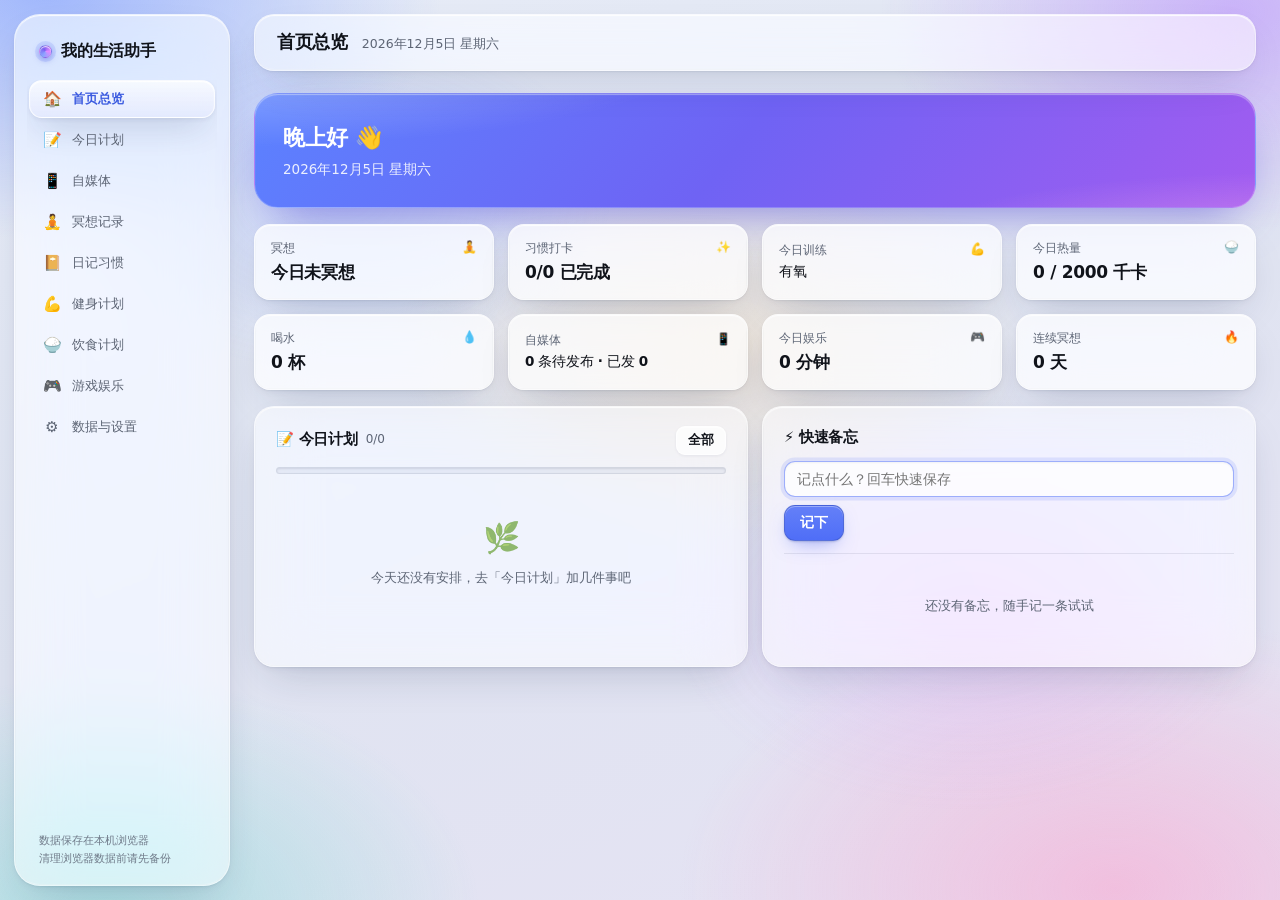
==== commit 59a3c397: "style: 二次视觉重构为 Liquid Glass 设计语言 纯样式层重构（DOM/类名/data-act/id 不变，行为零回归）：抽象彩色光斑环境层、悬浮玻璃侧栏与顶栏、半透明毛玻璃卡片、内凹" ====
--- a/index.html
+++ b/index.html
@@ -11,62 +11,188 @@
 <meta name="apple-mobile-web-app-title" content="生活助手">
 <link rel="apple-touch-icon" href="icon.svg">
 <style>
+/* ================================================================
+   Liquid Glass 设计系统（参考 macOS 天气 App 材质语言，无任何气象元素）
+   层次：环境光斑（html/body 伪元素）→ 悬浮玻璃容器 → 内凹玻璃井 → 控件
+================================================================ */
 :root{
-  --bg:#f4f5f8; --card:#ffffff; --text:#1f2329; --muted:#8a8f99;
-  --border:#e8eaef; --primary:#4f6ef7; --primary-soft:#eef1fe; --primary-text:#3d5ce0;
-  --danger:#e5484d; --warn:#f5a524; --ok:#2fb36e;
-  --shadow:0 1px 3px rgba(20,30,60,.06),0 4px 16px rgba(20,30,60,.05);
-  --radius:14px;
+  /* 基底与文字 */
+  --bg:#dfe4f1; --text:#10131a; --muted:#5d6575;
+  /* 品牌与语义色 */
+  --primary:#4f6ef7; --primary-2:#7a5cf0; --primary-soft:rgba(79,110,247,.14); --primary-text:#3d5ce0;
+  --danger:#ff3b30; --warn:#ff9f0a; --ok:#34c759;
+  /* 玻璃材质（浅色） */
+  --glass:rgba(255,255,255,.56);
+  --glass-2:rgba(255,255,255,.74);
+  --glass-3:rgba(255,255,255,.40);
+  --hairline:rgba(255,255,255,.72);
+  --hairline-soft:rgba(255,255,255,.40);
+  --well:rgba(120,138,180,.10);
+  --ink-line:rgba(28,38,70,.09);
+  --blur:blur(30px) saturate(180%);
+  --blur-strong:blur(44px) saturate(190%);
+  /* 阴影：近场接触影 + 远场环境影 + 顶部内高光（玻璃 signature） */
+  --shadow-glass:
+    inset 0 1px 1px rgba(255,255,255,.95),
+    inset 0 -1px 0 rgba(255,255,255,.28),
+    inset 0 0 0 .5px rgba(28,38,70,.05),
+    0 1px 2px rgba(25,35,70,.06),
+    0 2px 8px -2px rgba(25,35,70,.08),
+    0 18px 44px -16px rgba(28,40,80,.22);
+  --shadow-lift:
+    inset 0 1px 1px rgba(255,255,255,.95),
+    0 2px 4px rgba(25,35,70,.07),
+    0 14px 34px -12px rgba(28,40,80,.30);
+  --shadow-pop:
+    inset 0 1px 1px rgba(255,255,255,.9),
+    0 2px 6px rgba(20,28,55,.10),
+    0 24px 70px -12px rgba(20,28,60,.42);
+  --shadow-btn:
+    inset 0 1px 0 rgba(255,255,255,.34),
+    0 1px 2px rgba(30,50,120,.22),
+    0 8px 20px -8px rgba(60,90,230,.55);
+  --radius:20px;
+  --ease-spring:cubic-bezier(.22,1,.36,1);
+  --toast-bg:rgba(18,22,34,.72); --toast-fg:#f4f6fc;
 }
 html[data-theme="dark"]{
-  --bg:#14161b; --card:#1d2027; --text:#e7e9ee; --muted:#8f96a3;
-  --border:#2c313b; --primary:#6b85ff; --primary-soft:#232a42; --primary-text:#9db0ff;
-  --danger:#ff6b70; --warn:#ffb84d; --ok:#4cd08b;
-  --shadow:0 1px 3px rgba(0,0,0,.3),0 6px 20px rgba(0,0,0,.25);
+  --bg:#080b14; --text:#eef1f9; --muted:#98a1b6;
+  --primary:#6b85ff; --primary-2:#a06bff; --primary-soft:rgba(107,133,255,.20); --primary-text:#aebcff;
+  --danger:#ff6b6b; --warn:#ffb340; --ok:#4cd08b;
+  --glass:rgba(22,27,44,.54);
+  --glass-2:rgba(30,36,58,.72);
+  --glass-3:rgba(255,255,255,.05);
+  --hairline:rgba(255,255,255,.10);
+  --hairline-soft:rgba(255,255,255,.05);
+  --well:rgba(140,160,210,.08);
+  --ink-line:rgba(0,0,0,.30);
+  --blur:blur(30px) saturate(160%);
+  --blur-strong:blur(44px) saturate(170%);
+  --shadow-glass:
+    inset 0 1px 1px rgba(255,255,255,.10),
+    inset 0 -1px 0 rgba(255,255,255,.03),
+    inset 0 0 0 .5px rgba(0,0,0,.4),
+    0 1px 2px rgba(0,0,0,.35),
+    0 2px 10px -2px rgba(0,0,0,.35),
+    0 22px 50px -18px rgba(0,0,0,.62);
+  --shadow-lift:
+    inset 0 1px 1px rgba(255,255,255,.12),
+    0 2px 6px rgba(0,0,0,.4),
+    0 16px 38px -12px rgba(0,0,0,.6);
+  --shadow-pop:
+    inset 0 1px 1px rgba(255,255,255,.12),
+    0 2px 8px rgba(0,0,0,.4),
+    0 28px 80px -10px rgba(0,0,0,.75);
+  --shadow-btn:
+    inset 0 1px 0 rgba(255,255,255,.22),
+    0 1px 2px rgba(0,0,0,.4),
+    0 10px 24px -8px rgba(80,110,255,.6);
+  --toast-bg:rgba(238,241,249,.86); --toast-fg:#10131a;
 }
 *{box-sizing:border-box;margin:0;padding:0}
-html,body{height:100%}
+html{height:100%;background:var(--bg)}
 body{
-  font-family:"PingFang SC","Microsoft YaHei","Segoe UI",system-ui,sans-serif;
-  background:var(--bg);color:var(--text);font-size:14px;line-height:1.6;
-  -webkit-font-smoothing:antialiased;
+  height:100%;
+  font-family:-apple-system,BlinkMacSystemFont,"SF Pro Display","SF Pro Text","PingFang SC","Helvetica Neue","Microsoft YaHei","Segoe UI",system-ui,sans-serif;
+  color:var(--text);font-size:14px;line-height:1.6;
+  -webkit-font-smoothing:antialiased;text-rendering:optimizeLegibility;
+  background:transparent;
+}
+/* 环境光斑：抽象的液态彩色光晕（非天空/气象），供玻璃折射出层次 */
+body::before{
+  content:"";position:fixed;inset:-8%;z-index:-2;pointer-events:none;
+  background:
+    radial-gradient(38% 34% at 10% 6%,rgba(116,150,255,.62),transparent 70%),
+    radial-gradient(34% 30% at 90% 8%,rgba(178,128,255,.50),transparent 70%),
+    radial-gradient(42% 38% at 82% 92%,rgba(255,150,198,.46),transparent 70%),
+    radial-gradient(36% 32% at 14% 94%,rgba(99,214,203,.42),transparent 70%),
+    radial-gradient(30% 26% at 55% 40%,rgba(255,214,150,.28),transparent 72%),
+    linear-gradient(158deg,#e9eef9 0%,#dfe4f1 48%,#e7e2f4 100%);
+}
+/* 缓慢漂移的第二层光晕，制造液态流动感 */
+body::after{
+  content:"";position:fixed;inset:-8%;z-index:-1;pointer-events:none;opacity:.7;
+  background:
+    radial-gradient(26% 24% at 30% 26%,rgba(140,170,255,.40),transparent 70%),
+    radial-gradient(28% 26% at 72% 66%,rgba(214,150,255,.34),transparent 72%);
+  animation:ambient 30s ease-in-out infinite alternate;
+}
+html[data-theme="dark"] body::before{
+  background:
+    radial-gradient(40% 36% at 8% 4%,rgba(58,92,220,.50),transparent 70%),
+    radial-gradient(36% 32% at 92% 6%,rgba(122,68,220,.46),transparent 70%),
+    radial-gradient(44% 40% at 84% 94%,rgba(210,58,130,.34),transparent 72%),
+    radial-gradient(38% 34% at 12% 96%,rgba(20,150,160,.34),transparent 72%),
+    radial-gradient(30% 26% at 52% 38%,rgba(70,90,200,.20),transparent 74%),
+    linear-gradient(160deg,#0b1020 0%,#080b14 52%,#120c1e 100%);
+}
+html[data-theme="dark"] body::after{opacity:.85}
+@keyframes ambient{
+  0%{transform:translate3d(-2%,-1%,0) scale(1)}
+  50%{transform:translate3d(2.5%,2%,0) scale(1.06)}
+  100%{transform:translate3d(-1%,2.5%,0) scale(1.02)}
 }
 button{font-family:inherit;cursor:pointer;border:none;background:none;color:inherit}
 input,select,textarea{font-family:inherit;font-size:14px;color:var(--text)}
+::selection{background:color-mix(in srgb,var(--primary) 26%,transparent)}
+:focus-visible{outline:2.5px solid color-mix(in srgb,var(--primary) 55%,transparent);outline-offset:2px;border-radius:6px}
+::-webkit-scrollbar{width:9px;height:9px}
+::-webkit-scrollbar-thumb{background:color-mix(in srgb,var(--text) 18%,transparent);border-radius:99px;border:2.5px solid transparent;background-clip:content-box}
+::-webkit-scrollbar-thumb:hover{background:color-mix(in srgb,var(--text) 30%,transparent);background-clip:content-box;border:2.5px solid transparent}
 .app{display:flex;min-height:100vh}
 
-/* ========== 侧边导航 ========== */
+/* ========== 侧边导航（悬浮玻璃柱） ========== */
 .side{
-  width:208px;flex-shrink:0;background:var(--card);border-right:1px solid var(--border);
-  display:flex;flex-direction:column;position:sticky;top:0;height:100vh;padding:18px 12px;
-}
-.logo{font-size:16px;font-weight:700;padding:6px 10px 16px;display:flex;align-items:center;gap:8px}
-.logo .dot{width:10px;height:10px;border-radius:50%;background:var(--primary);box-shadow:0 0 0 4px var(--primary-soft)}
-.nav{display:flex;flex-direction:column;gap:2px;overflow-y:auto}
+  width:216px;flex-shrink:0;margin:14px 0 14px 14px;height:calc(100vh - 28px);
+  display:flex;flex-direction:column;position:sticky;top:14px;
+  padding:16px 12px 12px;border-radius:26px;
+  background:var(--glass);backdrop-filter:var(--blur);-webkit-backdrop-filter:var(--blur);
+  border:1px solid var(--hairline-soft);box-shadow:var(--shadow-glass);
+}
+.logo{font-size:15.5px;font-weight:700;letter-spacing:-.2px;padding:8px 12px 16px;display:flex;align-items:center;gap:9px}
+.logo .dot{
+  width:13px;height:13px;border-radius:50%;
+  background:conic-gradient(from 210deg,#8aa4ff,var(--primary-2),#e08aff,#8aa4ff);
+  box-shadow:0 0 0 4px var(--primary-soft),inset 0 1px 1px rgba(255,255,255,.8),0 2px 6px rgba(80,90,220,.5);
+}
+.nav{display:flex;flex-direction:column;gap:3px;overflow-y:auto;padding:0 2px}
 .nav button{
-  display:flex;align-items:center;gap:10px;padding:9px 12px;border-radius:10px;
-  color:var(--muted);font-weight:500;text-align:left;width:100%;transition:.15s;
+  display:flex;align-items:center;gap:10px;padding:9px 12px;border-radius:13px;
+  color:var(--muted);font-weight:500;text-align:left;width:100%;
+  border:1px solid transparent;
+  transition:color .22s var(--ease-spring),background .22s var(--ease-spring),transform .22s var(--ease-spring),box-shadow .22s;
 }
 .nav button .ic{width:20px;text-align:center;font-size:15px}
-.nav button:hover{background:var(--bg);color:var(--text)}
-.nav button.on{background:var(--primary-soft);color:var(--primary-text);font-weight:600}
-.side-foot{margin-top:auto;padding:10px;font-size:11.5px;color:var(--muted);line-height:1.7}
+.nav button:hover{color:var(--text);background:var(--glass-3)}
+.nav button:active{transform:scale(.97)}
+.nav button.on{
+  color:var(--primary-text);font-weight:650;
+  background:linear-gradient(180deg,var(--glass-2),color-mix(in srgb,var(--primary) 12%,var(--glass-2)));
+  border-color:var(--hairline);box-shadow:var(--shadow-lift);
+}
+html[data-theme="dark"] .nav button.on{color:var(--primary-text)}
+.side-foot{margin-top:auto;padding:11px 12px 4px;font-size:11px;color:var(--muted);line-height:1.7;opacity:.85}
 
 /* ========== 主区域 ========== */
 .main{flex:1;min-width:0;display:flex;flex-direction:column}
 .topbar{
-  position:sticky;top:0;z-index:20;background:color-mix(in srgb,var(--bg) 88%,transparent);
-  backdrop-filter:blur(8px);padding:18px 32px;border-bottom:1px solid var(--border);
-  display:flex;align-items:baseline;gap:14px;
-}
-.topbar h1{font-size:19px;font-weight:700}
-.topbar .sub{color:var(--muted);font-size:13px}
-.content{padding:24px 32px 60px;max-width:1080px;width:100%}
+  position:sticky;top:14px;z-index:20;margin:14px 24px 0;border-radius:20px;
+  background:var(--glass);backdrop-filter:var(--blur);-webkit-backdrop-filter:var(--blur);
+  border:1px solid var(--hairline-soft);box-shadow:var(--shadow-glass);
+  padding:13px 22px;display:flex;align-items:baseline;gap:14px;
+}
+.topbar h1{font-size:18px;font-weight:700;letter-spacing:-.3px}
+.topbar .sub{color:var(--muted);font-size:12.5px}
+.content{padding:22px 24px 70px;max-width:1080px;width:100%}
 
 /* ========== 通用组件 ========== */
-.card{background:var(--card);border:1px solid var(--border);border-radius:var(--radius);box-shadow:var(--shadow);padding:18px 20px;margin-bottom:16px}
-.card h3{font-size:15px;font-weight:650;margin-bottom:12px;display:flex;align-items:center;gap:8px}
-.card h3 .cnt{color:var(--muted);font-weight:400;font-size:12.5px}
+.card{
+  background:var(--glass);backdrop-filter:var(--blur);-webkit-backdrop-filter:var(--blur);
+  border:1px solid var(--hairline-soft);border-radius:var(--radius);
+  box-shadow:var(--shadow-glass);padding:19px 21px;margin-bottom:16px;
+}
+.card h3{font-size:14.5px;font-weight:700;letter-spacing:-.2px;margin-bottom:12px;display:flex;align-items:center;gap:8px}
+.card h3 .cnt{color:var(--muted);font-weight:400;font-size:12px}
 .card h3 .sp{flex:1}
 .grid{display:grid;gap:14px}
 .g2{grid-template-columns:1fr 1fr}.g3{grid-template-columns:repeat(3,1fr)}.g4{grid-template-columns:repeat(4,1fr)}
@@ -76,41 +202,56 @@
 .muted{color:var(--muted)}
 .small{font-size:12.5px}
 .btn{
-  display:inline-flex;align-items:center;gap:5px;padding:7px 14px;border-radius:9px;
-  background:var(--primary);color:#fff;font-weight:550;font-size:13.5px;transition:.15s;
-}
-.btn:hover{filter:brightness(1.06)}
-.btn.ghost{background:var(--bg);color:var(--text);border:1px solid var(--border)}
-.btn.ghost:hover{border-color:var(--primary);color:var(--primary-text)}
-.btn.danger{background:transparent;color:var(--danger);padding:4px 8px}
-.btn.danger:hover{background:color-mix(in srgb,var(--danger) 12%,transparent)}
-.btn.sm{padding:4px 10px;font-size:12.5px}
+  display:inline-flex;align-items:center;justify-content:center;gap:5px;padding:8px 15px;border-radius:11px;
+  background:linear-gradient(180deg,color-mix(in srgb,#fff 12%,var(--primary)),var(--primary));
+  color:#fff;font-weight:600;font-size:13.5px;letter-spacing:-.1px;
+  box-shadow:var(--shadow-btn);border:1px solid color-mix(in srgb,#000 12%,transparent);
+  transition:transform .26s var(--ease-spring),box-shadow .26s,filter .2s;
+}
+.btn:hover{filter:brightness(1.07);transform:translateY(-1px)}
+.btn:active{transform:translateY(0) scale(.97);filter:brightness(.98)}
+.btn.ghost{
+  background:var(--glass-2);color:var(--text);border:1px solid var(--hairline);
+  box-shadow:inset 0 1px 1px rgba(255,255,255,.7),0 1px 3px rgba(25,35,70,.07);
+}
+html[data-theme="dark"] .btn.ghost{box-shadow:inset 0 1px 1px rgba(255,255,255,.10),0 1px 3px rgba(0,0,0,.3)}
+.btn.ghost:hover{filter:none;border-color:color-mix(in srgb,var(--primary) 45%,var(--hairline));color:var(--primary-text)}
+.btn.danger{background:transparent;color:var(--danger);box-shadow:none;border-color:transparent;padding:4px 8px}
+.btn.danger:hover{background:color-mix(in srgb,var(--danger) 13%,transparent);filter:none;transform:none}
+.btn.sm{padding:5px 11px;font-size:12.5px;border-radius:9px}
 .btn.icon{padding:5px 9px}
-.btn:disabled{opacity:.45;cursor:not-allowed}
+.btn:disabled{opacity:.42;cursor:not-allowed;transform:none;filter:none}
 .input,select.input,textarea.input{
-  width:100%;padding:8px 12px;border:1px solid var(--border);border-radius:9px;background:var(--bg);outline:none;transition:.15s;
-}
-.input:focus,select.input:focus,textarea.input:focus{border-color:var(--primary);box-shadow:0 0 0 3px var(--primary-soft)}
+  width:100%;padding:9px 12px;border-radius:11px;outline:none;
+  background:var(--glass-2);border:1px solid var(--ink-line);
+  box-shadow:inset 0 1px 2px rgba(20,30,60,.06);
+  transition:border-color .2s,box-shadow .2s,background .2s;
+}
+html[data-theme="dark"] .input,html[data-theme="dark"] select.input,html[data-theme="dark"] textarea.input{box-shadow:inset 0 1px 3px rgba(0,0,0,.35)}
+.input:focus,select.input:focus,textarea.input:focus{
+  border-color:color-mix(in srgb,var(--primary) 55%,transparent);
+  box-shadow:0 0 0 3.5px var(--primary-soft),inset 0 1px 2px rgba(20,30,60,.05);
+}
 textarea.input{resize:vertical;min-height:90px;line-height:1.7}
-label.fl{display:block;font-size:12.5px;color:var(--muted);margin:12px 0 5px}
-.chip{display:inline-flex;align-items:center;gap:4px;padding:2px 9px;border-radius:99px;font-size:11.5px;font-weight:550;background:var(--primary-soft);color:var(--primary-text)}
-.chip.gray{background:var(--bg);color:var(--muted);border:1px solid var(--border)}
-.chip.warn{background:color-mix(in srgb,var(--warn) 15%,transparent);color:var(--warn)}
-.chip.ok{background:color-mix(in srgb,var(--ok) 14%,transparent);color:var(--ok)}
-.chip.danger{background:color-mix(in srgb,var(--danger) 12%,transparent);color:var(--danger)}
-.pg{height:7px;background:var(--bg);border-radius:99px;overflow:hidden;border:1px solid var(--border)}
-.pg>i{display:block;height:100%;background:var(--primary);border-radius:99px;transition:width .3s}
-.empty{text-align:center;padding:26px 10px;color:var(--muted);font-size:13px}
-.empty .ei{font-size:28px;display:block;margin-bottom:6px;opacity:.7}
-.divider{height:1px;background:var(--border);margin:12px 0}
+label.fl{display:block;font-size:12px;font-weight:600;color:var(--muted);margin:12px 0 5px;letter-spacing:.2px}
+.chip{display:inline-flex;align-items:center;gap:4px;padding:2.5px 10px;border-radius:99px;font-size:11.5px;font-weight:600;background:var(--primary-soft);color:var(--primary-text);border:1px solid color-mix(in srgb,var(--primary) 22%,transparent)}
+.chip.gray{background:var(--glass-3);color:var(--muted);border:1px solid var(--ink-line)}
+.chip.warn{background:color-mix(in srgb,var(--warn) 16%,transparent);color:var(--warn);border-color:color-mix(in srgb,var(--warn) 32%,transparent)}
+.chip.ok{background:color-mix(in srgb,var(--ok) 15%,transparent);color:var(--ok);border-color:color-mix(in srgb,var(--ok) 30%,transparent)}
+.chip.danger{background:color-mix(in srgb,var(--danger) 13%,transparent);color:var(--danger);border-color:color-mix(in srgb,var(--danger) 28%,transparent)}
+.pg{height:7px;background:var(--well);border-radius:99px;overflow:hidden;border:1px solid var(--ink-line);box-shadow:inset 0 1px 2px rgba(20,30,60,.10)}
+.pg>i{display:block;height:100%;border-radius:99px;background:linear-gradient(90deg,var(--primary),var(--primary-2));box-shadow:0 0 8px color-mix(in srgb,var(--primary) 60%,transparent);transition:width .45s var(--ease-spring)}
+.empty{text-align:center;padding:30px 10px;color:var(--muted);font-size:13px}
+.empty .ei{font-size:30px;display:block;margin-bottom:6px;opacity:.65}
+.divider{height:1px;background:var(--ink-line);margin:12px 0}
 .hr-row{display:flex;align-items:center;gap:10px;margin-bottom:14px}
-.hr-row h2{font-size:16px;font-weight:650}
+.hr-row h2{font-size:15.5px;font-weight:700;letter-spacing:-.2px}
 .stat{text-align:left}
-.stat .n{font-size:24px;font-weight:750;letter-spacing:-.5px}
-.stat .l{font-size:12px;color:var(--muted)}
+.stat .n{font-size:25px;font-weight:750;letter-spacing:-.8px}
+.stat .l{font-size:11.5px;color:var(--muted);margin-top:1px}
 
 /* 列表条目 */
-.item{display:flex;align-items:flex-start;gap:10px;padding:10px 4px;border-bottom:1px solid var(--border)}
+.item{display:flex;align-items:flex-start;gap:10px;padding:11px 5px;border-bottom:1px solid var(--ink-line)}
 .item:last-child{border-bottom:none}
 .item .ck{margin-top:3px;width:17px;height:17px;accent-color:var(--primary);cursor:pointer;flex-shrink:0}
 .item.done .tx{text-decoration:line-through;color:var(--muted)}
@@ -118,115 +259,215 @@
 .item .meta{margin-top:2px;font-size:12px;color:var(--muted);display:flex;gap:8px;flex-wrap:wrap}
 
 /* 首页 */
-.hello{padding:22px 24px;background:linear-gradient(120deg,var(--primary),#7a5cf0);color:#fff;border-radius:var(--radius);margin-bottom:16px}
-.hello .big{font-size:21px;font-weight:700}
-.hello .day{opacity:.85;margin-top:4px;font-size:13.5px}
-.mini{padding:15px 16px;background:var(--card);border:1px solid var(--border);border-radius:12px;cursor:pointer;transition:.15s;display:block;width:100%;text-align:left}
-.mini:hover{border-color:var(--primary);transform:translateY(-2px);box-shadow:var(--shadow)}
-.mini .t{font-size:12.5px;color:var(--muted);display:flex;justify-content:space-between}
-.mini .v{font-size:17px;font-weight:650;margin-top:4px;white-space:nowrap;overflow:hidden;text-overflow:ellipsis}
+.hello{
+  position:relative;overflow:hidden;padding:26px 28px;margin-bottom:16px;border-radius:24px;color:#fff;
+  border:1px solid rgba(255,255,255,.22);
+  background:
+    radial-gradient(90% 140% at -6% -30%,rgba(255,255,255,.34),transparent 55%),
+    radial-gradient(70% 110% at 104% 130%,rgba(255,180,235,.42),transparent 55%),
+    linear-gradient(128deg,#5b82ff 0%,#6f63f4 48%,#a25cf0 100%);
+  box-shadow:inset 0 1px 1px rgba(255,255,255,.4),0 20px 48px -18px rgba(80,70,210,.65);
+}
+html[data-theme="dark"] .hello{box-shadow:inset 0 1px 1px rgba(255,255,255,.22),0 22px 52px -18px rgba(0,0,0,.7)}
+.hello .big{font-size:22px;font-weight:750;letter-spacing:-.4px}
+.hello .day{opacity:.88;margin-top:4px;font-size:13.5px}
+.mini{
+  padding:15px 16px;border-radius:16px;cursor:pointer;display:block;width:100%;text-align:left;
+  background:var(--glass-2);backdrop-filter:var(--blur);-webkit-backdrop-filter:var(--blur);
+  border:1px solid var(--hairline-soft);box-shadow:var(--shadow-glass);
+  transition:transform .3s var(--ease-spring),box-shadow .3s var(--ease-spring),border-color .3s;
+}
+.mini:hover{border-color:var(--hairline);transform:translateY(-3px);box-shadow:var(--shadow-lift)}
+.mini:active{transform:translateY(-1px) scale(.99)}
+.mini .t{font-size:12px;color:var(--muted);display:flex;justify-content:space-between}
+.mini .v{font-size:17px;font-weight:680;margin-top:4px;letter-spacing:-.3px;white-space:nowrap;overflow:hidden;text-overflow:ellipsis}
 .mini .v.sm2{font-size:13.5px;font-weight:550}
 
-/* 看板 */
+/* 看板：内凹玻璃井 + 悬浮卡片 */
 .board{display:grid;grid-template-columns:repeat(4,1fr);gap:12px}
 @media(max-width:1000px){.board{grid-template-columns:1fr 1fr}}
-.col{background:var(--bg);border:1px solid var(--border);border-radius:12px;padding:10px;min-height:120px}
-.col h4{font-size:12.5px;margin-bottom:8px;display:flex;justify-content:space-between;color:var(--muted)}
-.pcard{background:var(--card);border:1px solid var(--border);border-radius:10px;padding:9px 11px;margin-bottom:8px}
+.col{
+  background:var(--well);border:1px solid var(--ink-line);border-radius:16px;padding:10px;min-height:120px;
+  box-shadow:inset 0 2px 6px rgba(20,30,60,.10),inset 0 -1px 0 rgba(255,255,255,.45);
+}
+html[data-theme="dark"] .col{box-shadow:inset 0 2px 8px rgba(0,0,0,.45),inset 0 -1px 0 rgba(255,255,255,.04)}
+.col h4{font-size:12px;margin-bottom:8px;display:flex;justify-content:space-between;color:var(--muted);font-weight:650}
+.pcard{
+  background:var(--glass-2);border:1px solid var(--hairline-soft);border-radius:12px;padding:10px 12px;margin-bottom:8px;
+  box-shadow:0 1px 2px rgba(25,35,70,.06),0 6px 16px -8px rgba(25,35,70,.18),inset 0 1px 1px rgba(255,255,255,.7);
+  transition:transform .24s var(--ease-spring);
+}
+html[data-theme="dark"] .pcard{box-shadow:0 1px 3px rgba(0,0,0,.35),inset 0 1px 1px rgba(255,255,255,.07)}
+.pcard:hover{transform:translateY(-1px)}
 .pcard .tt{font-weight:600;font-size:13px;word-break:break-all}
 .pcard .meta{margin-top:5px;display:flex;gap:6px;flex-wrap:wrap;align-items:center}
 .pcard .acts{margin-top:7px;display:flex;gap:4px}
 
 /* 习惯圆点 */
 .dots{display:inline-flex;gap:4px;margin:0 6px}
-.dot{width:22px;height:22px;border-radius:7px;border:1px solid var(--border);background:var(--bg);font-size:10px;color:var(--muted);display:flex;align-items:center;justify-content:center}
-.dot.on{background:var(--primary);color:#fff;border-color:var(--primary)}
-.habit-name{flex:1;font-weight:550}
+.dot{width:22px;height:22px;border-radius:8px;border:1px solid var(--ink-line);background:var(--well);font-size:10px;color:var(--muted);display:flex;align-items:center;justify-content:center}
+.dot.on{background:linear-gradient(180deg,color-mix(in srgb,#fff 14%,var(--primary)),var(--primary));color:#fff;border-color:transparent;box-shadow:inset 0 1px 0 rgba(255,255,255,.35),0 2px 6px -1px color-mix(in srgb,var(--primary) 60%,transparent)}
+.habit-name{flex:1;font-weight:600}
 
 /* 计时器 */
-.timer-wrap{text-align:center;padding:10px 0 4px}
-.timer{font-size:52px;font-weight:200;letter-spacing:3px;font-variant-numeric:tabular-nums}
+.timer-wrap{text-align:center;padding:12px 0 4px}
+.timer{
+  font-size:56px;font-weight:300;letter-spacing:3px;font-variant-numeric:tabular-nums;
+  background:linear-gradient(150deg,var(--primary),var(--primary-2));
+  -webkit-background-clip:text;background-clip:text;-webkit-text-fill-color:transparent;color:var(--primary);
+}
 .timer-btns{margin-top:14px;display:flex;gap:10px;justify-content:center}
 
-/* 图表 */
+/* 图表/表格/分段控件 */
 .chart{width:100%;height:auto;display:block}
 .ax{fill:var(--muted);font-size:10px}
 table.tb{width:100%;border-collapse:collapse;font-size:13px}
-table.tb th,table.tb td{padding:8px 10px;border-bottom:1px solid var(--border);text-align:left}
-table.tb th{color:var(--muted);font-weight:550;font-size:12.5px}
-.tabs{display:flex;gap:4px;background:var(--bg);border:1px solid var(--border);padding:4px;border-radius:11px;margin-bottom:16px;width:fit-content}
-.tabs button{padding:6px 16px;border-radius:8px;font-size:13px;color:var(--muted);font-weight:550}
-.tabs button.on{background:var(--card);color:var(--text);box-shadow:var(--shadow)}
+table.tb th,table.tb td{padding:8px 10px;border-bottom:1px solid var(--ink-line);text-align:left}
+table.tb tr:last-child td{border-bottom:none}
+table.tb th{color:var(--muted);font-weight:600;font-size:12px}
+.tabs{
+  display:flex;gap:4px;padding:4px;border-radius:13px;margin-bottom:16px;width:fit-content;
+  background:var(--well);border:1px solid var(--ink-line);
+  box-shadow:inset 0 2px 5px rgba(20,30,60,.12),inset 0 -1px 0 rgba(255,255,255,.45);
+}
+html[data-theme="dark"] .tabs{box-shadow:inset 0 2px 6px rgba(0,0,0,.5),inset 0 -1px 0 rgba(255,255,255,.04)}
+.tabs button{padding:6px 17px;border-radius:9.5px;font-size:13px;color:var(--muted);font-weight:600;transition:color .22s var(--ease-spring),transform .22s var(--ease-spring)}
+.tabs button:hover{color:var(--text)}
+.tabs button:active{transform:scale(.96)}
+.tabs button.on{
+  color:var(--text);
+  background:linear-gradient(180deg,var(--glass-2),color-mix(in srgb,var(--primary) 7%,var(--glass-2)));
+  box-shadow:inset 0 1px 1px rgba(255,255,255,.85),0 1px 2px rgba(25,35,70,.08),0 4px 12px -4px rgba(25,35,70,.18);
+}
+html[data-theme="dark"] .tabs button.on{box-shadow:inset 0 1px 1px rgba(255,255,255,.10),0 1px 2px rgba(0,0,0,.4),0 4px 12px -4px rgba(0,0,0,.5)}
 .date-nav{display:flex;align-items:center;gap:10px}
-.date-nav .d{min-width:170px;text-align:center;font-weight:600}
-.cup{font-size:22px;cursor:pointer;user-select:none}
+.date-nav .d{min-width:170px;text-align:center;font-weight:650;letter-spacing:-.2px}
+.cup{font-size:22px;cursor:pointer;user-select:none;transition:transform .25s var(--ease-spring),opacity .25s,filter .25s}
+.cup:hover{transform:scale(1.15)}
+.cup:active{transform:scale(.92)}
 .cup.on{filter:none;opacity:1}
-.cup.off{opacity:.25;filter:grayscale(1)}
+.cup.off{opacity:.28;filter:grayscale(1)}
 .stars{color:var(--warn);letter-spacing:2px}
+
 /* 日记月历 */
-.dcalbox{border:1px solid var(--border);border-radius:12px;padding:12px;margin:0 0 14px;background:var(--card2,#fafbff)}
+.dcalbox{border:1px solid var(--hairline-soft);border-radius:16px;padding:12px;margin:0 0 14px;background:var(--glass);backdrop-filter:var(--blur);-webkit-backdrop-filter:var(--blur);box-shadow:var(--shadow-glass)}
 .dcalnav{display:flex;align-items:center;justify-content:space-between;margin-bottom:8px;font-size:14px}
 .dcalnav .btn{width:34px}
 .dcalgrid{display:grid;grid-template-columns:repeat(7,1fr);gap:4px}
-.dcalhd{text-align:center;font-size:12px;color:var(--muted);padding:4px 0}
-.dcal{position:relative;aspect-ratio:1/1;border:1px solid transparent;border-radius:9px;background:transparent;color:var(--text);font-size:13px;cursor:pointer;padding:0}
-.dcal:hover{border-color:var(--primary)}
+.dcalhd{text-align:center;font-size:11.5px;font-weight:600;color:var(--muted);padding:4px 0}
+.dcal{position:relative;aspect-ratio:1/1;border:1px solid transparent;border-radius:11px;background:transparent;color:var(--text);font-size:13px;cursor:pointer;padding:0;transition:background .2s,border-color .2s,transform .2s var(--ease-spring)}
+.dcal:hover{border-color:color-mix(in srgb,var(--primary) 45%,transparent)}
+.dcal:active{transform:scale(.94)}
 .dcal.out{color:var(--muted);opacity:.4}
-.dcal i{position:absolute;right:5px;bottom:5px;width:6px;height:6px;border-radius:50%;background:var(--ok)}
-.dcal.has{background:rgba(47,179,110,.14);font-weight:600}
-.dcal.td{border-color:var(--primary)}
-.dcal.sel{background:var(--primary);color:#fff}
+.dcal i{position:absolute;right:5px;bottom:5px;width:6px;height:6px;border-radius:50%;background:var(--ok);box-shadow:0 0 6px color-mix(in srgb,var(--ok) 70%,transparent)}
+.dcal.has{background:color-mix(in srgb,var(--ok) 15%,transparent);font-weight:650}
+.dcal.td{border-color:color-mix(in srgb,var(--primary) 55%,transparent)}
+.dcal.sel{background:linear-gradient(180deg,color-mix(in srgb,#fff 12%,var(--primary)),var(--primary));color:#fff;box-shadow:inset 0 1px 0 rgba(255,255,255,.35),0 4px 12px -3px color-mix(in srgb,var(--primary) 60%,transparent)}
 .dcal.sel i{background:#fff}
+
 /* 习惯热力图 */
 .heatgrid{display:grid;grid-template-columns:repeat(7,1fr);gap:5px}
-.hhead{font-style:normal;text-align:center;font-size:12px;color:var(--muted);padding:2px 0}
-.hcell{display:flex;align-items:center;justify-content:center;aspect-ratio:1/1;border-radius:7px;font-size:12px;font-style:normal;background:rgba(128,128,128,.13);color:var(--muted)}
+.hhead{font-style:normal;text-align:center;font-size:11.5px;font-weight:600;color:var(--muted);padding:2px 0}
+.hcell{display:flex;align-items:center;justify-content:center;aspect-ratio:1/1;border-radius:8px;font-size:12px;font-style:normal;background:color-mix(in srgb,var(--text) 9%,transparent);color:var(--muted)}
 .hcell.blank{background:transparent}
-.hcell.l1{background:rgba(47,179,110,.28);color:var(--text)}
-.hcell.l2{background:rgba(47,179,110,.48);color:#fff}
-.hcell.l3{background:rgba(47,179,110,.7);color:#fff}
-.hcell.l4{background:rgba(34,154,92,1);color:#fff}
+.hcell.l1{background:color-mix(in srgb,var(--ok) 30%,transparent);color:var(--text)}
+.hcell.l2{background:color-mix(in srgb,var(--ok) 48%,transparent);color:#fff}
+.hcell.l3{background:color-mix(in srgb,var(--ok) 68%,transparent);color:#fff}
+.hcell.l4{background:linear-gradient(180deg,color-mix(in srgb,#fff 12%,var(--ok)),color-mix(in srgb,#000 6%,var(--ok)));color:#fff;box-shadow:inset 0 1px 0 rgba(255,255,255,.3),0 3px 8px -2px color-mix(in srgb,var(--ok) 55%,transparent)}
 .hcell.sm{width:16px;height:16px;aspect-ratio:auto}
 .heatlegend{display:flex;align-items:center;gap:4px;margin-top:10px}
+
 /* 周报告柱状图 */
-.bw{display:flex;align-items:flex-end;justify-content:space-between;gap:8px;height:150px;padding:10px 4px 0;border-bottom:1px solid var(--border)}
+.bw{display:flex;align-items:flex-end;justify-content:space-between;gap:8px;height:150px;padding:10px 4px 0;border-bottom:1px solid var(--ink-line)}
 .bwcol{flex:1;display:flex;flex-direction:column;align-items:center;justify-content:flex-end;height:100%}
 .bwnum{font-size:12px;color:var(--muted);margin-bottom:3px;min-height:15px}
-.bwbar{width:70%;min-height:0;background:var(--primary);border-radius:6px 6px 0 0;opacity:.85}
-.bwbar.today{background:var(--warn);opacity:1}
+.bwbar{width:70%;min-height:0;border-radius:7px 7px 0 0;background:linear-gradient(180deg,color-mix(in srgb,#fff 16%,var(--primary)),var(--primary));box-shadow:inset 0 1px 0 rgba(255,255,255,.3);opacity:.92;transition:height .5s var(--ease-spring)}
+.bwbar.today{background:linear-gradient(180deg,#ffc14d,var(--warn));opacity:1;box-shadow:0 0 14px color-mix(in srgb,var(--warn) 55%,transparent)}
 .bwlbl{font-size:12px;color:var(--muted);margin-top:5px}
+
 /* 5.1 日记配图 */
 .photos{display:flex;flex-wrap:wrap;gap:10px;margin:12px 0 4px}
-.ph{position:relative;width:104px;height:104px;border-radius:10px;overflow:hidden;border:1px solid var(--border)}
-.phimg{width:100%;height:100%;display:flex;align-items:center;justify-content:center;background:var(--card2,#f7f8fb)}
+.ph{position:relative;width:104px;height:104px;border-radius:14px;overflow:hidden;border:1px solid var(--hairline-soft);box-shadow:var(--shadow-lift)}
+.phimg{width:100%;height:100%;display:flex;align-items:center;justify-content:center;background:var(--well)}
 .phimg img{width:100%;height:100%;object-fit:cover;display:block}
-.phdel{position:absolute;top:4px;right:4px;width:22px;height:22px;padding:0;border-radius:50%;border:none;background:rgba(0,0,0,.55);color:#fff;cursor:pointer;font-size:14px;line-height:20px;text-align:center;z-index:1}
-.phdel:hover{background:var(--danger)}
-.warnbox{background:color-mix(in srgb,var(--warn) 12%,transparent);border:1px solid color-mix(in srgb,var(--warn) 40%,transparent);color:var(--warn);padding:9px 14px;border-radius:10px;font-size:13px;margin-bottom:14px}
-.okbox{background:color-mix(in srgb,var(--ok) 10%,transparent);border:1px solid color-mix(in srgb,var(--ok) 35%,transparent);color:var(--ok);padding:9px 14px;border-radius:10px;font-size:13px;margin-bottom:14px}
+.phdel{
+  position:absolute;top:5px;right:5px;width:23px;height:23px;padding:0;border-radius:50%;
+  border:1px solid rgba(255,255,255,.25);color:#fff;cursor:pointer;font-size:14px;line-height:1;z-index:1;
+  background:rgba(15,18,30,.55);backdrop-filter:blur(10px) saturate(160%);-webkit-backdrop-filter:blur(10px) saturate(160%);
+  box-shadow:0 2px 8px rgba(0,0,0,.35),inset 0 1px 0 rgba(255,255,255,.25);
+  transition:background .2s,transform .2s var(--ease-spring);
+}
+.phdel:hover{background:var(--danger);transform:scale(1.08)}
+.warnbox{background:color-mix(in srgb,var(--warn) 13%,var(--glass));backdrop-filter:var(--blur);-webkit-backdrop-filter:var(--blur);border:1px solid color-mix(in srgb,var(--warn) 38%,transparent);color:var(--warn);padding:10px 15px;border-radius:14px;font-size:13px;margin-bottom:14px;box-shadow:inset 0 1px 0 rgba(255,255,255,.45)}
+.okbox{background:color-mix(in srgb,var(--ok) 12%,var(--glass));backdrop-filter:var(--blur);-webkit-backdrop-filter:var(--blur);border:1px solid color-mix(in srgb,var(--ok) 34%,transparent);color:var(--ok);padding:10px 15px;border-radius:14px;font-size:13px;margin-bottom:14px;box-shadow:inset 0 1px 0 rgba(255,255,255,.45)}
 
 /* 弹窗 */
-.mask{position:fixed;inset:0;background:rgba(15,20,35,.45);z-index:100;display:flex;align-items:center;justify-content:center;padding:20px;animation:fade .15s}
+.mask{position:fixed;inset:0;z-index:100;display:flex;align-items:center;justify-content:center;padding:20px;background:rgba(12,17,32,.34);backdrop-filter:blur(14px) saturate(150%);-webkit-backdrop-filter:blur(14px) saturate(150%);animation:fade .22s ease}
 @keyframes fade{from{opacity:0}}
-.modal{background:var(--card);border-radius:16px;padding:22px 24px;width:420px;max-width:100%;max-height:86vh;overflow-y:auto;box-shadow:0 20px 60px rgba(0,0,0,.25);animation:pop .18s}
-@keyframes pop{from{transform:scale(.96);opacity:0}}
-.modal h3{font-size:16px;margin-bottom:6px}
+.modal{
+  background:var(--glass-2);backdrop-filter:var(--blur-strong);-webkit-backdrop-filter:var(--blur-strong);
+  border:1px solid var(--hairline);border-radius:26px;padding:24px 26px;width:430px;max-width:100%;max-height:86vh;overflow-y:auto;
+  box-shadow:var(--shadow-pop);animation:pop .34s var(--ease-spring);
+}
+@keyframes pop{from{transform:scale(.93) translateY(10px);opacity:0}}
+.modal h3{font-size:16.5px;font-weight:720;letter-spacing:-.3px;margin-bottom:6px}
 .modal .foot{margin-top:20px;display:flex;justify-content:flex-end;gap:10px}
 .d-none{display:none!important}
-.lockmask{position:fixed;inset:0;z-index:200;background:color-mix(in srgb,var(--bg) 88%,#000);backdrop-filter:blur(6px);display:flex;align-items:center;justify-content:center;padding:20px}
-.lockcard{background:var(--card);border-radius:18px;padding:28px 26px;width:320px;max-width:100%;box-shadow:0 20px 60px rgba(0,0,0,.28);text-align:center}
-.lockico{font-size:38px;margin-bottom:6px}
-.lockcard h3{margin-bottom:2px}
-.lockcard .input{margin-top:14px;text-align:center;letter-spacing:4px;font-size:18px}
+
+/* PIN 锁屏 */
+.lockmask{
+  position:fixed;inset:0;z-index:200;display:flex;align-items:center;justify-content:center;padding:20px;
+  background:color-mix(in srgb,var(--bg) 45%,transparent);
+  backdrop-filter:blur(26px) saturate(170%);-webkit-backdrop-filter:blur(26px) saturate(170%);
+  animation:fade .3s ease;
+}
+.lockcard{
+  background:var(--glass-2);backdrop-filter:var(--blur-strong);-webkit-backdrop-filter:var(--blur-strong);
+  border:1px solid var(--hairline);border-radius:28px;padding:30px 26px;width:326px;max-width:100%;
+  box-shadow:var(--shadow-pop);text-align:center;
+}
+.lockico{
+  font-size:34px;margin-bottom:8px;width:62px;height:62px;display:flex;align-items:center;justify-content:center;
+  margin-left:auto;margin-right:auto;border-radius:50%;
+  background:linear-gradient(150deg,var(--primary),var(--primary-2));
+  box-shadow:var(--shadow-btn),inset 0 1px 0 rgba(255,255,255,.35);
+}
+.lockcard h3{margin-bottom:2px;font-size:16px;font-weight:700}
+.lockcard .input{margin-top:14px;text-align:center;letter-spacing:6px;font-size:18px}
 .lockerr{color:var(--danger);font-size:13px;min-height:20px;margin-top:8px}
-.lockshake{animation:shake .3s}
-@keyframes shake{0%,100%{transform:translateX(0)}25%{transform:translateX(-7px)}75%{transform:translateX(7px)}}
+.lockshake{animation:shake .32s}
+@keyframes shake{0%,100%{transform:translateX(0)}25%{transform:translateX(-8px)}75%{transform:translateX(8px)}}
+
+/* 浮动提示 */
 #toast{
-  position:fixed;left:50%;bottom:34px;transform:translateX(-50%) translateY(20px);
-  background:var(--text);color:var(--bg);padding:9px 20px;border-radius:99px;font-size:13.5px;
-  opacity:0;pointer-events:none;transition:.25s;z-index:200;font-weight:550;
-}
-#toast.show{opacity:1;transform:translateX(-50%) translateY(0)}
+  position:fixed;left:50%;bottom:36px;transform:translateX(-50%) translateY(22px) scale(.97);
+  background:var(--toast-bg);color:var(--toast-fg);
+  padding:10px 22px;border-radius:99px;font-size:13.5px;font-weight:600;letter-spacing:-.1px;
+  border:1px solid rgba(255,255,255,.16);
+  box-shadow:0 8px 28px -6px rgba(0,0,0,.35),inset 0 1px 0 rgba(255,255,255,.18);
+  backdrop-filter:blur(20px) saturate(180%);-webkit-backdrop-filter:blur(20px) saturate(180%);
+  opacity:0;pointer-events:none;transition:opacity .3s,transform .34s var(--ease-spring);z-index:210;
+}
+#toast.show{opacity:1;transform:translateX(-50%) translateY(0) scale(1)}
+
+/* 窄屏：侧栏折为横向悬浮玻璃条 */
+@media(max-width:860px){
+  .app{flex-direction:column}
+  .side{
+    width:auto;height:auto;position:sticky;top:8px;margin:10px 10px 0;
+    flex-direction:row;align-items:center;border-radius:18px;padding:8px 12px;gap:6px;z-index:30;
+  }
+  .logo{padding:2px 8px 2px 2px;white-space:nowrap}
+  .nav{flex-direction:row;overflow-x:auto;overflow-y:hidden;flex:1}
+  .nav button{width:auto;white-space:nowrap;padding:7px 11px}
+  .side-foot{display:none}
+  .topbar{margin:10px 10px 0;padding:11px 16px}
+  .content{padding:16px 12px 60px}
+}
+@media(prefers-reduced-motion:reduce){
+  body::after{animation:none}
+  *{transition-duration:.01ms!important;animation-duration:.01ms!important}
+}
 </style>
 </head>
 <body>
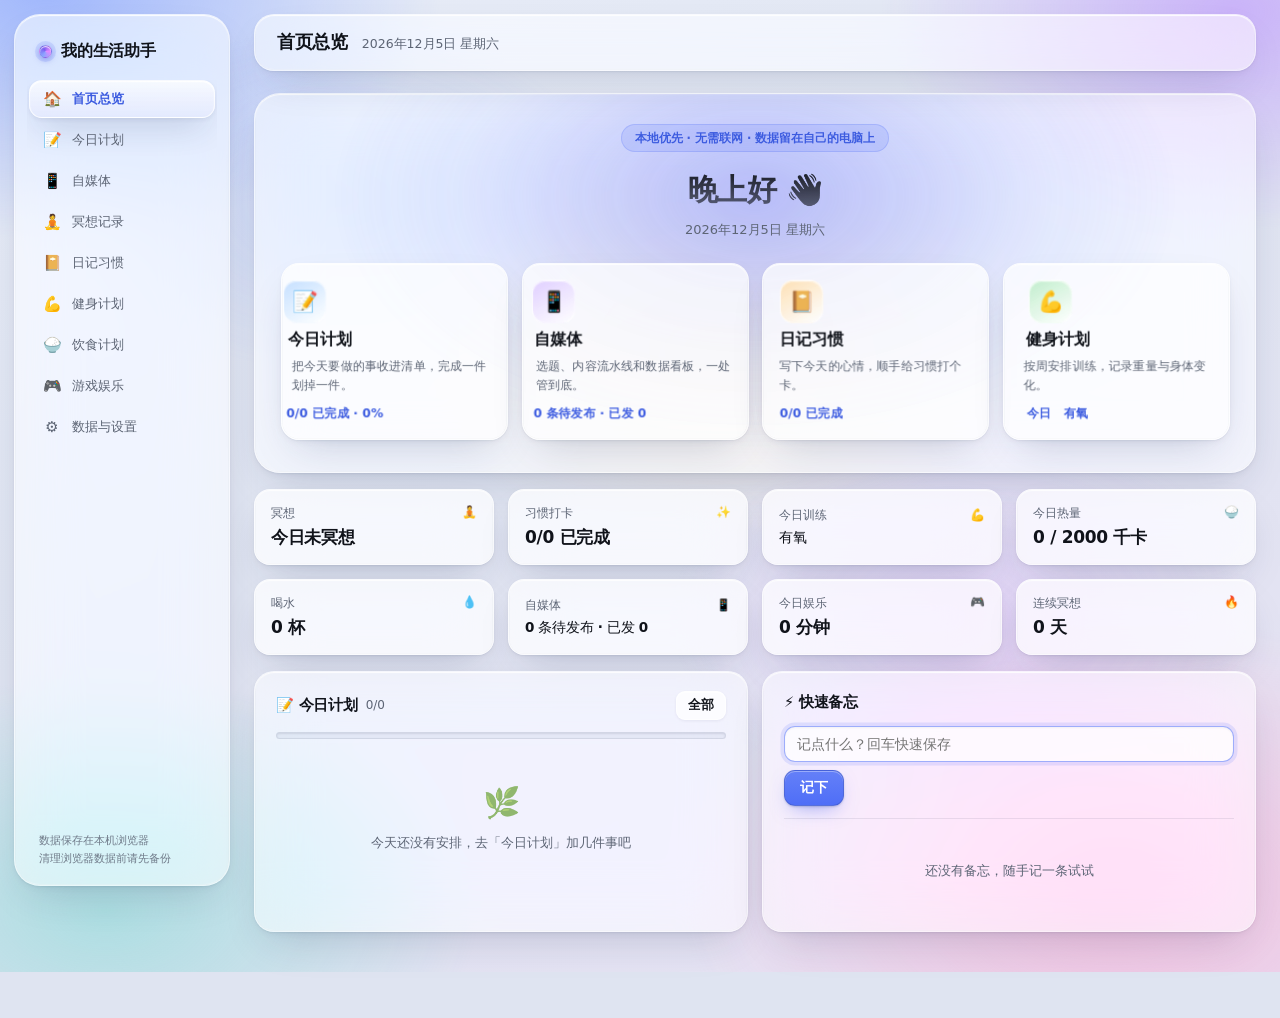
==== commit f93643dd: "棣栭〉鏀逛负鎺у埗涓績锛歋potlight 鑱氱劍鏍囬 + 4 寮?3D 鐜荤拑鍗＄墖鍏ュ彛锛堣鍒?鑷獟浣?鏃ヨ/鍋ヨ韩锛夛紝鐐瑰嚮鐩磋揪瀵瑰簲妯″潡" ====
--- a/index.html
+++ b/index.html
@@ -259,18 +259,6 @@
 .item .meta{margin-top:2px;font-size:12px;color:var(--muted);display:flex;gap:8px;flex-wrap:wrap}
 
 /* 首页 */
-.hello{
-  position:relative;overflow:hidden;padding:26px 28px;margin-bottom:16px;border-radius:24px;color:#fff;
-  border:1px solid rgba(255,255,255,.22);
-  background:
-    radial-gradient(90% 140% at -6% -30%,rgba(255,255,255,.34),transparent 55%),
-    radial-gradient(70% 110% at 104% 130%,rgba(255,180,235,.42),transparent 55%),
-    linear-gradient(128deg,#5b82ff 0%,#6f63f4 48%,#a25cf0 100%);
-  box-shadow:inset 0 1px 1px rgba(255,255,255,.4),0 20px 48px -18px rgba(80,70,210,.65);
-}
-html[data-theme="dark"] .hello{box-shadow:inset 0 1px 1px rgba(255,255,255,.22),0 22px 52px -18px rgba(0,0,0,.7)}
-.hello .big{font-size:22px;font-weight:750;letter-spacing:-.4px}
-.hello .day{opacity:.88;margin-top:4px;font-size:13.5px}
 .mini{
   padding:15px 16px;border-radius:16px;cursor:pointer;display:block;width:100%;text-align:left;
   background:var(--glass-2);backdrop-filter:var(--blur);-webkit-backdrop-filter:var(--blur);
@@ -282,6 +270,61 @@
 .mini .t{font-size:12px;color:var(--muted);display:flex;justify-content:space-between}
 .mini .v{font-size:17px;font-weight:680;margin-top:4px;letter-spacing:-.3px;white-space:nowrap;overflow:hidden;text-overflow:ellipsis}
 .mini .v.sm2{font-size:13.5px;font-weight:550}
+
+/* 首页 · 控制中心（Spotlight 聚焦主标题 + 3D 玻璃卡片入口，无任何气象元素） */
+.cc-hero{
+  position:relative;overflow:hidden;margin-bottom:16px;padding:30px 26px 32px;border-radius:26px;
+  background:var(--glass);backdrop-filter:var(--blur);-webkit-backdrop-filter:var(--blur);
+  border:1px solid var(--hairline-soft);box-shadow:var(--shadow-glass);
+}
+.cc-spot{
+  position:absolute;left:50%;top:-58%;width:150%;height:170%;transform:translateX(-50%);pointer-events:none;
+  background:
+    radial-gradient(42% 58% at 50% 50%,color-mix(in srgb,var(--primary) 30%,transparent),transparent 68%),
+    radial-gradient(26% 38% at 50% 50%,color-mix(in srgb,var(--primary-2) 20%,transparent),transparent 72%);
+  filter:blur(6px);opacity:.9;
+}
+.cc-hd{position:relative;text-align:center;margin-bottom:22px}
+.cc-eyebrow{
+  display:inline-flex;align-items:center;gap:6px;padding:4px 13px;border-radius:99px;font-size:11.5px;font-weight:600;
+  color:var(--primary-text);background:var(--primary-soft);border:1px solid color-mix(in srgb,var(--primary) 22%,transparent);
+}
+.cc-hd h2{
+  margin-top:14px;font-size:30px;font-weight:800;letter-spacing:-.8px;color:var(--text);
+  background:linear-gradient(180deg,var(--text),color-mix(in srgb,var(--text) 52%,transparent));
+  -webkit-background-clip:text;background-clip:text;-webkit-text-fill-color:transparent;
+}
+.cc-hd .cc-day{color:var(--muted);margin-top:6px;font-size:13px}
+.cc-grid{position:relative;display:grid;grid-template-columns:repeat(4,1fr);gap:14px;perspective:1200px}
+@media(max-width:1000px){.cc-grid{grid-template-columns:1fr 1fr}}
+@media(max-width:560px){.cc-grid{grid-template-columns:1fr}}
+@keyframes ccIn{from{opacity:0;transform:translateY(16px)}}
+.cc-card{
+  position:relative;display:flex;flex-direction:column;align-items:flex-start;gap:6px;width:100%;text-align:left;
+  padding:18px 16px;border-radius:18px;transform-style:preserve-3d;will-change:transform;
+  background:var(--glass-2);border:1px solid var(--hairline-soft);box-shadow:var(--shadow-glass);
+  transition:transform .3s var(--ease-spring),box-shadow .3s var(--ease-spring),border-color .3s;
+  animation:ccIn .55s var(--ease-spring) backwards;
+}
+.cc-card:nth-child(2){animation-delay:.07s}
+.cc-card:nth-child(3){animation-delay:.14s}
+.cc-card:nth-child(4){animation-delay:.21s}
+.cc-card:hover{border-color:var(--hairline);box-shadow:var(--shadow-lift);transform:translateY(-5px)}
+.cc-card:active{transform:translateY(-2px) scale(.99)}
+@media(prefers-reduced-motion:reduce){.cc-card{animation:none}}
+.cc-card .cc-ic{
+  display:flex;align-items:center;justify-content:center;width:42px;height:42px;border-radius:13px;font-size:20px;
+  border:1px solid var(--hairline);box-shadow:inset 0 1px 1px rgba(255,255,255,.6);transform:translateZ(38px);
+  background:linear-gradient(150deg,color-mix(in srgb,var(--primary) 26%,var(--glass-2)),var(--glass-2));
+}
+html[data-theme="dark"] .cc-card .cc-ic{box-shadow:inset 0 1px 1px rgba(255,255,255,.10)}
+.cc-card:nth-child(1) .cc-ic{background:linear-gradient(150deg,color-mix(in srgb,#4f9dff 32%,var(--glass-2)),var(--glass-2))}
+.cc-card:nth-child(2) .cc-ic{background:linear-gradient(150deg,color-mix(in srgb,#a06bff 32%,var(--glass-2)),var(--glass-2))}
+.cc-card:nth-child(3) .cc-ic{background:linear-gradient(150deg,color-mix(in srgb,#ff9f0a 30%,var(--glass-2)),var(--glass-2))}
+.cc-card:nth-child(4) .cc-ic{background:linear-gradient(150deg,color-mix(in srgb,#34c759 30%,var(--glass-2)),var(--glass-2))}
+.cc-card .cc-name{font-size:15.5px;font-weight:700;letter-spacing:-.3px;transform:translateZ(26px)}
+.cc-card .cc-desc{font-size:12px;color:var(--muted);line-height:1.55;transform:translateZ(16px)}
+.cc-card .cc-status{margin-top:4px;font-size:12px;font-weight:650;color:var(--primary-text);transform:translateZ(30px)}
 
 /* 看板：内凹玻璃井 + 悬浮卡片 */
 .board{display:grid;grid-template-columns:repeat(4,1fr);gap:12px}
@@ -861,10 +904,40 @@
   ).join('')||'<div class="empty small">还没有备忘，随手记一条试试</div>';
 
   $('#view').innerHTML=`
-  <div class="hello">
-    <div class="big">${greet}${S.settings.name?'，'+esc(S.settings.name):''} 👋</div>
-    <div class="day">${fullCN(t)}</div>
-  </div>
+  <section class="cc-hero">
+    <div class="cc-spot" aria-hidden="true"></div>
+    <div class="cc-hd">
+      <span class="cc-eyebrow">本地优先 · 无需联网 · 数据留在自己的电脑上</span>
+      <h2>${greet}${S.settings.name?'，'+esc(S.settings.name):''} 👋</h2>
+      <div class="cc-day">${fullCN(t)}</div>
+    </div>
+    <div class="cc-grid" id="ccGrid">
+      <button class="cc-card" data-nav="plan">
+        <span class="cc-ic">📝</span>
+        <span class="cc-name">今日计划</span>
+        <span class="cc-desc">把今天要做的事收进清单，完成一件划掉一件。</span>
+        <span class="cc-status">${done}/${all} 已完成 · ${pct}%</span>
+      </button>
+      <button class="cc-card" data-nav="media">
+        <span class="cc-ic">📱</span>
+        <span class="cc-name">自媒体</span>
+        <span class="cc-desc">选题、内容流水线和数据看板，一处管到底。</span>
+        <span class="cc-status">${ready} 条待发布 · 已发 ${pub}</span>
+      </button>
+      <button class="cc-card" data-nav="diary">
+        <span class="cc-ic">📔</span>
+        <span class="cc-name">日记习惯</span>
+        <span class="cc-desc">写下今天的心情，顺手给习惯打个卡。</span>
+        <span class="cc-status">${hbDone}/${hbs.length} 已完成</span>
+      </button>
+      <button class="cc-card" data-nav="fitness">
+        <span class="cc-ic">💪</span>
+        <span class="cc-name">健身计划</span>
+        <span class="cc-desc">按周安排训练，记录重量与身体变化。</span>
+        <span class="cc-status">今日　${esc(fitToday)}</span>
+      </button>
+    </div>
+  </section>
 
   <div class="grid g4" style="margin-bottom:16px">
     <button class="mini" data-nav="meditation"><div class="t"><span>冥想</span><span>🧘</span></div><div class="v">${med?med+' 分钟':'今日未冥想'}</div></button>
@@ -895,6 +968,20 @@
       ${notes}
     </div>
   </div>`;
+
+  /* 控制中心 3D 玻璃卡片：跟随指针做轻微透视倾斜（无网络、无依赖） */
+  const ccGrid=$('#ccGrid');
+  if(ccGrid){
+    ccGrid.querySelectorAll('.cc-card').forEach(card=>{
+      card.addEventListener('mousemove',ev=>{
+        const r=card.getBoundingClientRect();
+        const px=(ev.clientX-r.left)/r.width-.5, py=(ev.clientY-r.top)/r.height-.5;
+        card.style.transform='translateY(-5px) rotateX('+(-py*9).toFixed(2)+'deg) rotateY('+(px*11).toFixed(2)+'deg)';
+      });
+      card.addEventListener('mouseleave',()=>{ card.style.transform=''; });
+    });
+  }
+
   const qi=$('#quickInput');
   qi.addEventListener('keydown',e=>{ if(e.key==='Enter'){ e.preventDefault(); doAct('note-add',{dataset:{}}); }});
   qi.focus();
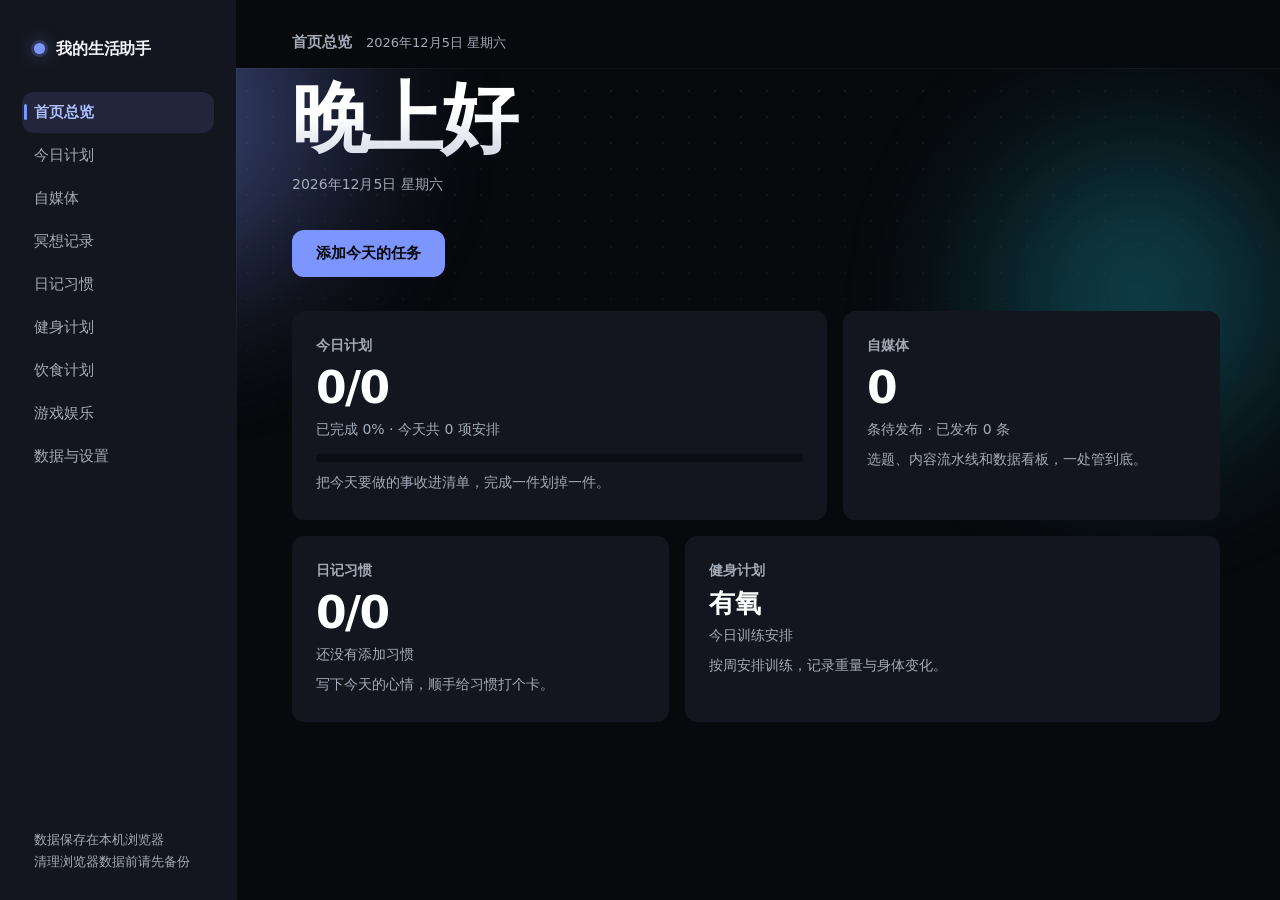
==== commit 2bee451a: "﻿style: 重构为深色科技视觉系统「深空 / Deep Space」 取代 v2「纸与墨」，把取向换成深色科技 + 动效优先，并补齐首屏焦点与鼠标交互。  视觉 - 四档色调定层级（base/su" ====
--- a/index.html
+++ b/index.html
@@ -5,512 +5,944 @@
 <meta name="viewport" content="width=device-width, initial-scale=1.0">
 <title>我的工作生活助手</title>
 <link rel="manifest" href="manifest.webmanifest">
-<meta name="theme-color" content="#4f6ef7">
+<meta name="theme-color" content="#08090c">
 <link rel="icon" href="icon.svg" type="image/svg+xml">
 <meta name="apple-mobile-web-app-capable" content="yes">
 <meta name="apple-mobile-web-app-title" content="生活助手">
 <link rel="apple-touch-icon" href="icon.svg">
 <style>
 /* ================================================================
-   Liquid Glass 设计系统（参考 macOS 天气 App 材质语言，无任何气象元素）
-   层次：环境光斑（html/body 伪元素）→ 悬浮玻璃容器 → 内凹玻璃井 → 控件
-================================================================ */
+   我的生活助手 —— 视觉系统 v3「深空 / Deep Space」
+   ----------------------------------------------------------------
+   设计取向：深色科技 + 动效优先（portfolio 级）
+   1. 四档色调表达层级（base → surface → raised → sunken），不用描边造卡
+   2. 唯一强调色 indigo；cyan 仅作大气层，永不承载文字
+   3. 字号阶梯收敛为 5 档（display / title / body / small / micro）
+   4. 动效全部走 transform + opacity，且以 data-reveal 渐进增强：
+      无 JS 或 prefers-reduced-motion 时内容完整可见，绝不隐藏
+   5. 圆角全站统一 12px（一处决定，处处一致）
+   ================================================================ */
 :root{
-  /* 基底与文字 */
-  --bg:#dfe4f1; --text:#10131a; --muted:#5d6575;
-  /* 品牌与语义色 */
-  --primary:#4f6ef7; --primary-2:#7a5cf0; --primary-soft:rgba(79,110,247,.14); --primary-text:#3d5ce0;
-  --danger:#ff3b30; --warn:#ff9f0a; --ok:#34c759;
-  /* 玻璃材质（浅色） */
-  --glass:rgba(255,255,255,.56);
-  --glass-2:rgba(255,255,255,.74);
-  --glass-3:rgba(255,255,255,.40);
-  --hairline:rgba(255,255,255,.72);
-  --hairline-soft:rgba(255,255,255,.40);
-  --well:rgba(120,138,180,.10);
-  --ink-line:rgba(28,38,70,.09);
-  --blur:blur(30px) saturate(180%);
-  --blur-strong:blur(44px) saturate(190%);
-  /* 阴影：近场接触影 + 远场环境影 + 顶部内高光（玻璃 signature） */
-  --shadow-glass:
-    inset 0 1px 1px rgba(255,255,255,.95),
-    inset 0 -1px 0 rgba(255,255,255,.28),
-    inset 0 0 0 .5px rgba(28,38,70,.05),
-    0 1px 2px rgba(25,35,70,.06),
-    0 2px 8px -2px rgba(25,35,70,.08),
-    0 18px 44px -16px rgba(28,40,80,.22);
-  --shadow-lift:
-    inset 0 1px 1px rgba(255,255,255,.95),
-    0 2px 4px rgba(25,35,70,.07),
-    0 14px 34px -12px rgba(28,40,80,.30);
-  --shadow-pop:
-    inset 0 1px 1px rgba(255,255,255,.9),
-    0 2px 6px rgba(20,28,55,.10),
-    0 24px 70px -12px rgba(20,28,60,.42);
-  --shadow-btn:
-    inset 0 1px 0 rgba(255,255,255,.34),
-    0 1px 2px rgba(30,50,120,.22),
-    0 8px 20px -8px rgba(60,90,230,.55);
-  --radius:20px;
-  --ease-spring:cubic-bezier(.22,1,.36,1);
-  --toast-bg:rgba(18,22,34,.72); --toast-fg:#f4f6fc;
-}
-html[data-theme="dark"]{
-  --bg:#080b14; --text:#eef1f9; --muted:#98a1b6;
-  --primary:#6b85ff; --primary-2:#a06bff; --primary-soft:rgba(107,133,255,.20); --primary-text:#aebcff;
-  --danger:#ff6b6b; --warn:#ffb340; --ok:#4cd08b;
-  --glass:rgba(22,27,44,.54);
-  --glass-2:rgba(30,36,58,.72);
-  --glass-3:rgba(255,255,255,.05);
-  --hairline:rgba(255,255,255,.10);
-  --hairline-soft:rgba(255,255,255,.05);
-  --well:rgba(140,160,210,.08);
-  --ink-line:rgba(0,0,0,.30);
-  --blur:blur(30px) saturate(160%);
-  --blur-strong:blur(44px) saturate(170%);
-  --shadow-glass:
-    inset 0 1px 1px rgba(255,255,255,.10),
-    inset 0 -1px 0 rgba(255,255,255,.03),
-    inset 0 0 0 .5px rgba(0,0,0,.4),
-    0 1px 2px rgba(0,0,0,.35),
-    0 2px 10px -2px rgba(0,0,0,.35),
-    0 22px 50px -18px rgba(0,0,0,.62);
-  --shadow-lift:
-    inset 0 1px 1px rgba(255,255,255,.12),
-    0 2px 6px rgba(0,0,0,.4),
-    0 16px 38px -12px rgba(0,0,0,.6);
-  --shadow-pop:
-    inset 0 1px 1px rgba(255,255,255,.12),
-    0 2px 8px rgba(0,0,0,.4),
-    0 28px 80px -10px rgba(0,0,0,.75);
-  --shadow-btn:
-    inset 0 1px 0 rgba(255,255,255,.22),
-    0 1px 2px rgba(0,0,0,.4),
-    0 10px 24px -8px rgba(80,110,255,.6);
-  --toast-bg:rgba(238,241,249,.86); --toast-fg:#10131a;
-}
+  color-scheme:dark;
+
+  /* ---- 四档色调：唯一的层级手段 ---- */
+  --base:#08090c;      /* 页面底 */
+  --surface:#13161e;   /* 抬升面：卡片、侧栏（与 base 拉开可辨的色调差） */
+  --raised:#1b1f29;    /* 再抬升：hover、浮层 */
+  --sunken:#0b0d12;    /* 凹陷：输入框、井、轨道 */
+  --edge:rgba(255,255,255,.07);
+
+  /* ---- 墨色阶梯（对比度经 WCAG 计算验证） ---- */
+  --ink:#f2f4f8;       /* 正文 16.4:1 on base */
+  --ink-strong:#ffffff;/* 展示数字、主标题 */
+  --ink-mute:#a3abb9;  /* 次信息 >= 8:1 */
+  --ink-faint:#7b8494; /* 三级标注（仅小字，>=4.6:1） */
+  --rule:rgba(255,255,255,.10);
+
+  /* ---- 唯一强调色（electric indigo） ---- */
+  --accent:#7c95ff;
+  --accent-deep:#9aadff;
+  --accent-wash:rgba(124,149,255,.13);
+  --accent-ink:#aebeff;
+  --on-accent:#07080b;
+
+  /* ---- 仅语义状态 ---- */
+  --good:#43d69b;   --good-wash:rgba(67,214,155,.13);
+  --action:#ff7a7a; --action-wash:rgba(255,122,122,.13);
+  --note:#f0b45e;   --note-wash:rgba(240,180,94,.13);
+
+  /* ---- 大气层：永不承载文字 ---- */
+  --atmos-cyan:#22d3ee;
+  --atmos-violet:#8b5cf6;
+
+  /* ---- 唯一圆角 + 缓动 ---- */
+  --r:12px;
+  --r-sm:8px;
+  --t:cubic-bezier(.2,.8,.2,1);
+  --t-out:cubic-bezier(.16,1,.3,1);
+
+  --toast-bg:#171a22; --toast-fg:#f2f4f8;
+
+  /* ---- 兼容别名（JS 内联样式仍在引用这些旧名，必须保留） ---- */
+  --paper:var(--base);   --bg:var(--base);
+  --text:var(--ink);     --muted:var(--ink-mute);
+  --primary:var(--accent); --primary-text:var(--accent-ink); --primary-soft:var(--accent-wash);
+  --ok:var(--good); --danger:var(--action); --warn:var(--note);
+  --ink-soft:var(--ink-mute);
+  --ink-line:var(--rule); --hairline:var(--rule); --hairline-soft:var(--rule);
+  --well:var(--sunken);
+}
+/* 明暗两态统一为深色：应用深色优先，选择器保留是为了兼容 JS 的 data-theme 写入 */
+html[data-theme="light"],html[data-theme="dark"]{color-scheme:dark}
+
 *{box-sizing:border-box;margin:0;padding:0}
-html{height:100%;background:var(--bg)}
+/* 关键：横向裁切不能用 hidden。body{overflow-x:hidden} 会把 body 变成滚动容器，
+   抢走 html 的滚动权，导致 window.scrollTo 只移动十几像素，粘性顶栏下移压住标题。
+   用 clip 只裁切、不建立滚动容器（老浏览器回退到 hidden，此时靠 overflow-y:visible 兜底）。 */
+html{height:100%;background:var(--base);overflow-x:clip}
 body{
-  height:100%;
-  font-family:-apple-system,BlinkMacSystemFont,"SF Pro Display","SF Pro Text","PingFang SC","Helvetica Neue","Microsoft YaHei","Segoe UI",system-ui,sans-serif;
-  color:var(--text);font-size:14px;line-height:1.6;
+  min-height:100svh;
+  font-family:"SF Pro Display",-apple-system,BlinkMacSystemFont,"Segoe UI Variable Display","Segoe UI",
+              "PingFang SC","Hiragino Sans GB","Microsoft YaHei UI","Microsoft YaHei",system-ui,sans-serif;
+  color:var(--ink);font-size:16px;line-height:1.6;
   -webkit-font-smoothing:antialiased;text-rendering:optimizeLegibility;
-  background:transparent;
-}
-/* 环境光斑：抽象的液态彩色光晕（非天空/气象），供玻璃折射出层次 */
-body::before{
-  content:"";position:fixed;inset:-8%;z-index:-2;pointer-events:none;
-  background:
-    radial-gradient(38% 34% at 10% 6%,rgba(116,150,255,.62),transparent 70%),
-    radial-gradient(34% 30% at 90% 8%,rgba(178,128,255,.50),transparent 70%),
-    radial-gradient(42% 38% at 82% 92%,rgba(255,150,198,.46),transparent 70%),
-    radial-gradient(36% 32% at 14% 94%,rgba(99,214,203,.42),transparent 70%),
-    radial-gradient(30% 26% at 55% 40%,rgba(255,214,150,.28),transparent 72%),
-    linear-gradient(158deg,#e9eef9 0%,#dfe4f1 48%,#e7e2f4 100%);
-}
-/* 缓慢漂移的第二层光晕，制造液态流动感 */
-body::after{
-  content:"";position:fixed;inset:-8%;z-index:-1;pointer-events:none;opacity:.7;
-  background:
-    radial-gradient(26% 24% at 30% 26%,rgba(140,170,255,.40),transparent 70%),
-    radial-gradient(28% 26% at 72% 66%,rgba(214,150,255,.34),transparent 72%);
-  animation:ambient 30s ease-in-out infinite alternate;
-}
-html[data-theme="dark"] body::before{
-  background:
-    radial-gradient(40% 36% at 8% 4%,rgba(58,92,220,.50),transparent 70%),
-    radial-gradient(36% 32% at 92% 6%,rgba(122,68,220,.46),transparent 70%),
-    radial-gradient(44% 40% at 84% 94%,rgba(210,58,130,.34),transparent 72%),
-    radial-gradient(38% 34% at 12% 96%,rgba(20,150,160,.34),transparent 72%),
-    radial-gradient(30% 26% at 52% 38%,rgba(70,90,200,.20),transparent 74%),
-    linear-gradient(160deg,#0b1020 0%,#080b14 52%,#120c1e 100%);
-}
-html[data-theme="dark"] body::after{opacity:.85}
-@keyframes ambient{
-  0%{transform:translate3d(-2%,-1%,0) scale(1)}
-  50%{transform:translate3d(2.5%,2%,0) scale(1.06)}
-  100%{transform:translate3d(-1%,2.5%,0) scale(1.02)}
-}
-button{font-family:inherit;cursor:pointer;border:none;background:none;color:inherit}
-input,select,textarea{font-family:inherit;font-size:14px;color:var(--text)}
-::selection{background:color-mix(in srgb,var(--primary) 26%,transparent)}
-:focus-visible{outline:2.5px solid color-mix(in srgb,var(--primary) 55%,transparent);outline-offset:2px;border-radius:6px}
-::-webkit-scrollbar{width:9px;height:9px}
-::-webkit-scrollbar-thumb{background:color-mix(in srgb,var(--text) 18%,transparent);border-radius:99px;border:2.5px solid transparent;background-clip:content-box}
-::-webkit-scrollbar-thumb:hover{background:color-mix(in srgb,var(--text) 30%,transparent);background-clip:content-box;border:2.5px solid transparent}
-.app{display:flex;min-height:100vh}
-
-/* ========== 侧边导航（悬浮玻璃柱） ========== */
+  background:var(--base);
+  font-variant-numeric:tabular-nums;
+  overflow-x:hidden;
+  overflow-x:clip;
+}
+button{font-family:inherit;cursor:pointer;border:none;background:none;color:inherit;font-size:inherit}
+input,select,textarea{font-family:inherit;font-size:16px;color:var(--ink)}
+::selection{background:color-mix(in srgb,var(--accent) 34%,transparent);color:#fff}
+:focus-visible{outline:2px solid var(--accent);outline-offset:2px;border-radius:4px}
+::-webkit-scrollbar{width:10px;height:10px}
+::-webkit-scrollbar-track{background:transparent}
+::-webkit-scrollbar-thumb{background:rgba(255,255,255,.11);border-radius:99px}
+::-webkit-scrollbar-thumb:hover{background:rgba(255,255,255,.2)}
+.app{display:flex;min-height:100svh;position:relative;z-index:1}
+
+/* ================================================================
+   大气层：极光 + 点阵网格（纯装饰，不参与交互）
+   ================================================================ */
+.atmos{position:fixed;inset:0;z-index:0;pointer-events:none;overflow:hidden;isolation:isolate}
+/* 极光：两团缓慢游动的径向光，取自 Aceternity aurora-background 的位移思路 */
+.atmos::before,.atmos::after{
+  content:"";position:absolute;border-radius:50%;
+  filter:blur(70px);opacity:.9;will-change:transform;
+}
+.atmos::before{
+  width:58vw;height:58vw;left:-16vw;top:-20vw;
+  background:radial-gradient(closest-side,color-mix(in srgb,var(--accent) 62%,transparent),transparent 68%);
+  animation:atmos-drift-a 34s ease-in-out infinite;
+}
+.atmos::after{
+  width:50vw;height:50vw;right:-14vw;top:-2vw;
+  background:radial-gradient(closest-side,color-mix(in srgb,var(--atmos-cyan) 44%,transparent),transparent 68%);
+  animation:atmos-drift-b 44s ease-in-out infinite;
+}
+@keyframes atmos-drift-a{
+  0%,100%{transform:translate3d(0,0,0) scale(1)}
+  50%{transform:translate3d(6vw,4vw,0) scale(1.14)}
+}
+@keyframes atmos-drift-b{
+  0%,100%{transform:translate3d(0,0,0) scale(1.08)}
+  50%{transform:translate3d(-5vw,6vw,0) scale(.92)}
+}
+/* 点阵网格：Aceternity bg-grid 的同款手法，用 CSS 渐变而非图片 */
+.grid-veil{
+  position:absolute;inset:0;
+  background-image:radial-gradient(rgba(255,255,255,.055) 1px,transparent 1px);
+  background-size:26px 26px;
+  mask-image:radial-gradient(120% 90% at 50% 0%,#000 12%,transparent 76%);
+  -webkit-mask-image:radial-gradient(120% 90% at 50% 0%,#000 12%,transparent 76%);
+}
+/* 顶部活动光带：缓慢横移，让首屏有生命感 */
+.grid-veil::after{
+  content:"";position:absolute;left:0;right:0;top:0;height:1px;
+  background:linear-gradient(90deg,transparent,color-mix(in srgb,var(--accent) 60%,transparent),transparent);
+  animation:veil-sweep 9s ease-in-out infinite;
+}
+@keyframes veil-sweep{
+  0%,100%{transform:translateX(-16%);opacity:.5}
+  50%{transform:translateX(16%);opacity:1}
+}
+
+/* ================================================================
+   鼠标：跟手光斑 + 滚动进度
+   ================================================================ */
+#cursorGlow{
+  position:fixed;left:0;top:0;width:560px;height:560px;z-index:2;
+  margin:-280px 0 0 -280px;border-radius:50%;pointer-events:none;
+  background:radial-gradient(closest-side,color-mix(in srgb,var(--accent) 20%,transparent),transparent 70%);
+  opacity:0;transition:opacity .5s var(--t);will-change:transform;
+}
+#cursorGlow.on{opacity:1}
+#scrollBar{
+  position:fixed;left:0;top:0;height:2px;width:100%;z-index:60;
+  transform:scaleX(0);transform-origin:0 50%;
+  background:linear-gradient(90deg,var(--accent),var(--atmos-cyan));
+  pointer-events:none;
+}
+
+/* ========== 侧边导航（与纸面对比的素面栏） ========== */
 .side{
-  width:216px;flex-shrink:0;margin:14px 0 14px 14px;height:calc(100vh - 28px);
-  display:flex;flex-direction:column;position:sticky;top:14px;
-  padding:16px 12px 12px;border-radius:26px;
-  background:var(--glass);backdrop-filter:var(--blur);-webkit-backdrop-filter:var(--blur);
-  border:1px solid var(--hairline-soft);box-shadow:var(--shadow-glass);
-}
-.logo{font-size:15.5px;font-weight:700;letter-spacing:-.2px;padding:8px 12px 16px;display:flex;align-items:center;gap:9px}
+  width:238px;flex-shrink:0;height:100svh;position:sticky;top:0;
+  display:flex;flex-direction:column;
+  padding:34px 18px 24px;background:var(--surface);
+  box-shadow:1px 0 0 0 rgba(255,255,255,.045);
+}
+.logo{
+  font-size:15.5px;font-weight:650;letter-spacing:-.01em;
+  padding:0 12px 28px;display:flex;align-items:center;gap:11px;
+}
 .logo .dot{
-  width:13px;height:13px;border-radius:50%;
-  background:conic-gradient(from 210deg,#8aa4ff,var(--primary-2),#e08aff,#8aa4ff);
-  box-shadow:0 0 0 4px var(--primary-soft),inset 0 1px 1px rgba(255,255,255,.8),0 2px 6px rgba(80,90,220,.5);
-}
-.nav{display:flex;flex-direction:column;gap:3px;overflow-y:auto;padding:0 2px}
+  width:10px;height:10px;border-radius:3px;flex-shrink:0;
+  background:var(--accent);
+  box-shadow:0 0 0 3px color-mix(in srgb,var(--accent) 20%,transparent),
+             0 0 18px color-mix(in srgb,var(--accent) 62%,transparent);
+  animation:dot-pulse 3.4s var(--t) infinite;
+}
+@keyframes dot-pulse{
+  0%,100%{box-shadow:0 0 0 3px color-mix(in srgb,var(--accent) 20%,transparent),0 0 18px color-mix(in srgb,var(--accent) 62%,transparent)}
+  50%{box-shadow:0 0 0 5px color-mix(in srgb,var(--accent) 9%,transparent),0 0 26px color-mix(in srgb,var(--accent) 82%,transparent)}
+}
+.nav{display:flex;flex-direction:column;gap:2px;overflow-y:auto;padding:0}
 .nav button{
-  display:flex;align-items:center;gap:10px;padding:9px 12px;border-radius:13px;
-  color:var(--muted);font-weight:500;text-align:left;width:100%;
-  border:1px solid transparent;
-  transition:color .22s var(--ease-spring),background .22s var(--ease-spring),transform .22s var(--ease-spring),box-shadow .22s;
-}
-.nav button .ic{width:20px;text-align:center;font-size:15px}
-.nav button:hover{color:var(--text);background:var(--glass-3)}
-.nav button:active{transform:scale(.97)}
-.nav button.on{
-  color:var(--primary-text);font-weight:650;
-  background:linear-gradient(180deg,var(--glass-2),color-mix(in srgb,var(--primary) 12%,var(--glass-2)));
-  border-color:var(--hairline);box-shadow:var(--shadow-lift);
-}
-html[data-theme="dark"] .nav button.on{color:var(--primary-text)}
-.side-foot{margin-top:auto;padding:11px 12px 4px;font-size:11px;color:var(--muted);line-height:1.7;opacity:.85}
+  position:relative;display:block;width:100%;text-align:left;padding:10px 12px;border-radius:var(--r-sm);
+  color:var(--ink-mute);font-weight:550;font-size:14.5px;
+  transition:color .2s var(--t),background .2s var(--t),transform .2s var(--t);
+}
+.nav button::before{
+  content:"";position:absolute;left:2px;top:50%;width:3px;height:0;
+  border-radius:99px;background:var(--accent);
+  transform:translateY(-50%);transition:height .26s var(--t-out);
+}
+.nav button:hover{color:var(--ink);background:var(--raised);transform:translateX(2px)}
+.nav button.on{color:var(--accent-ink);font-weight:650;background:var(--accent-wash)}
+.nav button.on::before{height:16px}
+.side-foot{
+  margin-top:auto;padding:20px 12px 0;
+  font-size:12.5px;line-height:1.7;color:var(--ink-faint);
+}
 
 /* ========== 主区域 ========== */
 .main{flex:1;min-width:0;display:flex;flex-direction:column}
 .topbar{
-  position:sticky;top:14px;z-index:20;margin:14px 24px 0;border-radius:20px;
-  background:var(--glass);backdrop-filter:var(--blur);-webkit-backdrop-filter:var(--blur);
-  border:1px solid var(--hairline-soft);box-shadow:var(--shadow-glass);
-  padding:13px 22px;display:flex;align-items:baseline;gap:14px;
-}
-.topbar h1{font-size:18px;font-weight:700;letter-spacing:-.3px}
-.topbar .sub{color:var(--muted);font-size:12.5px}
-.content{padding:22px 24px 70px;max-width:1080px;width:100%}
+  position:sticky;top:0;z-index:20;
+  padding:30px 52px 16px;display:flex;align-items:baseline;gap:14px;
+  background:color-mix(in srgb,var(--base) 86%,transparent);
+  backdrop-filter:blur(14px) saturate(1.3);
+  -webkit-backdrop-filter:blur(14px) saturate(1.3);
+  box-shadow:0 1px 0 0 rgba(255,255,255,.045);
+}
+.topbar h1{font-size:14px;font-weight:600;color:var(--ink-mute);letter-spacing:0}
+.topbar .sub{color:var(--ink-faint);font-size:12.5px}
+.content{padding:14px 52px 140px;max-width:1100px;width:100%}
 
 /* ========== 通用组件 ========== */
 .card{
-  background:var(--glass);backdrop-filter:var(--blur);-webkit-backdrop-filter:var(--blur);
-  border:1px solid var(--hairline-soft);border-radius:var(--radius);
-  box-shadow:var(--shadow-glass);padding:19px 21px;margin-bottom:16px;
-}
-.card h3{font-size:14.5px;font-weight:700;letter-spacing:-.2px;margin-bottom:12px;display:flex;align-items:center;gap:8px}
-.card h3 .cnt{color:var(--muted);font-weight:400;font-size:12px}
+  background:var(--surface);border-radius:var(--r);
+  padding:26px 28px;margin-bottom:18px;
+}
+.card h3{font-size:17px;font-weight:650;letter-spacing:-.01em;margin-bottom:20px;display:flex;align-items:center;gap:10px}
+.card h3 .cnt{color:var(--ink-soft);font-weight:400;font-size:13px}
 .card h3 .sp{flex:1}
-.grid{display:grid;gap:14px}
+.grid{display:grid;gap:18px}
 .g2{grid-template-columns:1fr 1fr}.g3{grid-template-columns:repeat(3,1fr)}.g4{grid-template-columns:repeat(4,1fr)}
-@media(max-width:1000px){.g3,.g4{grid-template-columns:1fr 1fr}}
-.row{display:flex;align-items:center;gap:8px;flex-wrap:wrap}
+.row{display:flex;align-items:center;gap:10px;flex-wrap:wrap}
 .sp{flex:1}
-.muted{color:var(--muted)}
-.small{font-size:12.5px}
+.muted{color:var(--ink-soft)}
+.small{font-size:13px}
+
 .btn{
-  display:inline-flex;align-items:center;justify-content:center;gap:5px;padding:8px 15px;border-radius:11px;
-  background:linear-gradient(180deg,color-mix(in srgb,#fff 12%,var(--primary)),var(--primary));
-  color:#fff;font-weight:600;font-size:13.5px;letter-spacing:-.1px;
-  box-shadow:var(--shadow-btn);border:1px solid color-mix(in srgb,#000 12%,transparent);
-  transition:transform .26s var(--ease-spring),box-shadow .26s,filter .2s;
-}
-.btn:hover{filter:brightness(1.07);transform:translateY(-1px)}
-.btn:active{transform:translateY(0) scale(.97);filter:brightness(.98)}
-.btn.ghost{
-  background:var(--glass-2);color:var(--text);border:1px solid var(--hairline);
-  box-shadow:inset 0 1px 1px rgba(255,255,255,.7),0 1px 3px rgba(25,35,70,.07);
-}
-html[data-theme="dark"] .btn.ghost{box-shadow:inset 0 1px 1px rgba(255,255,255,.10),0 1px 3px rgba(0,0,0,.3)}
-.btn.ghost:hover{filter:none;border-color:color-mix(in srgb,var(--primary) 45%,var(--hairline));color:var(--primary-text)}
-.btn.danger{background:transparent;color:var(--danger);box-shadow:none;border-color:transparent;padding:4px 8px}
-.btn.danger:hover{background:color-mix(in srgb,var(--danger) 13%,transparent);filter:none;transform:none}
-.btn.sm{padding:5px 11px;font-size:12.5px;border-radius:9px}
-.btn.icon{padding:5px 9px}
-.btn:disabled{opacity:.42;cursor:not-allowed;transform:none;filter:none}
+  position:relative;display:inline-flex;align-items:center;justify-content:center;gap:7px;
+  padding:10px 18px;border-radius:var(--r-sm);
+  background:var(--accent);color:var(--on-accent);
+  font-weight:650;font-size:14px;
+  transition:background .22s var(--t),box-shadow .28s var(--t),transform .22s var(--t-out);
+  will-change:transform;
+}
+.btn:hover{
+  background:var(--accent-deep);
+  box-shadow:0 0 0 1px color-mix(in srgb,var(--accent) 40%,transparent),
+             0 8px 26px -6px color-mix(in srgb,var(--accent) 55%,transparent);
+}
+.btn:active{transform:scale(.975)}
+.btn.ghost{background:var(--raised);color:var(--ink)}
+.btn.ghost:hover{
+  background:color-mix(in srgb,var(--ink) 9%,var(--raised));
+  box-shadow:0 0 0 1px color-mix(in srgb,var(--ink) 12%,transparent);
+}
+.btn.danger{background:transparent;color:var(--action);padding:8px 10px}
+.btn.danger:hover{background:var(--action-wash)}
+.btn.sm{padding:7px 13px;font-size:13.5px}
+.btn.lg{padding:14px 24px;font-size:15px}
+.btn.icon{padding:7px 13px}
+.btn:disabled{opacity:.45;cursor:not-allowed;transform:none}
 .input,select.input,textarea.input{
-  width:100%;padding:9px 12px;border-radius:11px;outline:none;
-  background:var(--glass-2);border:1px solid var(--ink-line);
-  box-shadow:inset 0 1px 2px rgba(20,30,60,.06);
-  transition:border-color .2s,box-shadow .2s,background .2s;
-}
-html[data-theme="dark"] .input,html[data-theme="dark"] select.input,html[data-theme="dark"] textarea.input{box-shadow:inset 0 1px 3px rgba(0,0,0,.35)}
-.input:focus,select.input:focus,textarea.input:focus{
-  border-color:color-mix(in srgb,var(--primary) 55%,transparent);
-  box-shadow:0 0 0 3.5px var(--primary-soft),inset 0 1px 2px rgba(20,30,60,.05);
-}
-textarea.input{resize:vertical;min-height:90px;line-height:1.7}
-label.fl{display:block;font-size:12px;font-weight:600;color:var(--muted);margin:12px 0 5px;letter-spacing:.2px}
-.chip{display:inline-flex;align-items:center;gap:4px;padding:2.5px 10px;border-radius:99px;font-size:11.5px;font-weight:600;background:var(--primary-soft);color:var(--primary-text);border:1px solid color-mix(in srgb,var(--primary) 22%,transparent)}
-.chip.gray{background:var(--glass-3);color:var(--muted);border:1px solid var(--ink-line)}
-.chip.warn{background:color-mix(in srgb,var(--warn) 16%,transparent);color:var(--warn);border-color:color-mix(in srgb,var(--warn) 32%,transparent)}
-.chip.ok{background:color-mix(in srgb,var(--ok) 15%,transparent);color:var(--ok);border-color:color-mix(in srgb,var(--ok) 30%,transparent)}
-.chip.danger{background:color-mix(in srgb,var(--danger) 13%,transparent);color:var(--danger);border-color:color-mix(in srgb,var(--danger) 28%,transparent)}
-.pg{height:7px;background:var(--well);border-radius:99px;overflow:hidden;border:1px solid var(--ink-line);box-shadow:inset 0 1px 2px rgba(20,30,60,.10)}
-.pg>i{display:block;height:100%;border-radius:99px;background:linear-gradient(90deg,var(--primary),var(--primary-2));box-shadow:0 0 8px color-mix(in srgb,var(--primary) 60%,transparent);transition:width .45s var(--ease-spring)}
-.empty{text-align:center;padding:30px 10px;color:var(--muted);font-size:13px}
-.empty .ei{font-size:30px;display:block;margin-bottom:6px;opacity:.65}
-.divider{height:1px;background:var(--ink-line);margin:12px 0}
-.hr-row{display:flex;align-items:center;gap:10px;margin-bottom:14px}
-.hr-row h2{font-size:15.5px;font-weight:700;letter-spacing:-.2px}
+  width:100%;padding:11px 13px;border-radius:var(--r);outline:none;
+  background:var(--sunken);border:1px solid transparent;color:var(--ink);
+  transition:border-color .18s var(--t),background .18s var(--t);
+}
+.input:focus,select.input:focus,textarea.input:focus{border-color:var(--accent);background:var(--surface)}
+textarea.input{resize:vertical;min-height:110px;line-height:1.8}
+label.fl{display:block;font-size:13px;font-weight:600;color:var(--ink-soft);margin:16px 0 7px}
+.chip{display:inline-flex;align-items:center;gap:5px;padding:3px 10px;border-radius:var(--r);font-size:12.5px;font-weight:600;background:var(--accent-wash);color:var(--accent-ink)}
+.chip.gray{background:var(--sunken);color:var(--ink-soft)}
+.chip.warn{background:var(--note-wash);color:var(--note)}
+.chip.ok{background:var(--good-wash);color:var(--good)}
+.chip.danger{background:var(--action-wash);color:var(--action)}
+.pg{position:relative;height:6px;border-radius:99px;background:var(--sunken);overflow:hidden}
+.pg>i{
+  display:block;height:100%;border-radius:99px;
+  background:linear-gradient(90deg,var(--accent),color-mix(in srgb,var(--atmos-cyan) 70%,var(--accent)));
+  transition:width .5s var(--t-out);
+  position:relative;overflow:hidden;
+}
+.pg>i::after{
+  content:"";position:absolute;inset:0;
+  background:linear-gradient(90deg,transparent,rgba(255,255,255,.42),transparent);
+  background-size:200% 100%;
+  animation:shimmer 2.4s linear infinite;
+}
+@keyframes shimmer{from{background-position:200% 0}to{background-position:-200% 0}}
+.empty{text-align:center;padding:34px 10px;color:var(--ink-soft);font-size:14px}
+.empty .ei{display:none}
+.divider{margin:22px 0}
+.hr-row{display:flex;align-items:center;gap:12px;margin-bottom:20px}
+.hr-row h2{font-size:19px;font-weight:650;letter-spacing:-.01em}
 .stat{text-align:left}
-.stat .n{font-size:25px;font-weight:750;letter-spacing:-.8px}
-.stat .l{font-size:11.5px;color:var(--muted);margin-top:1px}
-
-/* 列表条目 */
-.item{display:flex;align-items:flex-start;gap:10px;padding:11px 5px;border-bottom:1px solid var(--ink-line)}
-.item:last-child{border-bottom:none}
-.item .ck{margin-top:3px;width:17px;height:17px;accent-color:var(--primary);cursor:pointer;flex-shrink:0}
-.item.done .tx{text-decoration:line-through;color:var(--muted)}
+.stat .n{font-size:34px;font-weight:680;letter-spacing:-.03em;line-height:1.12;font-variant-numeric:tabular-nums;color:var(--ink-strong)}
+.stat .l{font-size:13px;color:var(--ink-soft);margin-top:4px}
+
+/* 列表条目：只用留白分隔，不画线 */
+.item{
+  display:flex;align-items:flex-start;gap:12px;padding:14px 12px;border-radius:var(--r-sm);
+  transition:background .2s var(--t);
+}
+.item:hover{background:var(--raised)}
+.item .ck{margin-top:5px;width:18px;height:18px;accent-color:var(--accent);cursor:pointer;flex-shrink:0}
 .item .tx{flex:1;min-width:0}
-.item .meta{margin-top:2px;font-size:12px;color:var(--muted);display:flex;gap:8px;flex-wrap:wrap}
-
-/* 首页 */
-.mini{
-  padding:15px 16px;border-radius:16px;cursor:pointer;display:block;width:100%;text-align:left;
-  background:var(--glass-2);backdrop-filter:var(--blur);-webkit-backdrop-filter:var(--blur);
-  border:1px solid var(--hairline-soft);box-shadow:var(--shadow-glass);
-  transition:transform .3s var(--ease-spring),box-shadow .3s var(--ease-spring),border-color .3s;
-}
-.mini:hover{border-color:var(--hairline);transform:translateY(-3px);box-shadow:var(--shadow-lift)}
-.mini:active{transform:translateY(-1px) scale(.99)}
-.mini .t{font-size:12px;color:var(--muted);display:flex;justify-content:space-between}
-.mini .v{font-size:17px;font-weight:680;margin-top:4px;letter-spacing:-.3px;white-space:nowrap;overflow:hidden;text-overflow:ellipsis}
-.mini .v.sm2{font-size:13.5px;font-weight:550}
-
-/* 首页 · 控制中心（Spotlight 聚焦主标题 + 3D 玻璃卡片入口，无任何气象元素） */
-.cc-hero{
-  position:relative;overflow:hidden;margin-bottom:16px;padding:30px 26px 32px;border-radius:26px;
-  background:var(--glass);backdrop-filter:var(--blur);-webkit-backdrop-filter:var(--blur);
-  border:1px solid var(--hairline-soft);box-shadow:var(--shadow-glass);
-}
-.cc-spot{
-  position:absolute;left:50%;top:-58%;width:150%;height:170%;transform:translateX(-50%);pointer-events:none;
-  background:
-    radial-gradient(42% 58% at 50% 50%,color-mix(in srgb,var(--primary) 30%,transparent),transparent 68%),
-    radial-gradient(26% 38% at 50% 50%,color-mix(in srgb,var(--primary-2) 20%,transparent),transparent 72%);
-  filter:blur(6px);opacity:.9;
-}
-.cc-hd{position:relative;text-align:center;margin-bottom:22px}
-.cc-eyebrow{
-  display:inline-flex;align-items:center;gap:6px;padding:4px 13px;border-radius:99px;font-size:11.5px;font-weight:600;
-  color:var(--primary-text);background:var(--primary-soft);border:1px solid color-mix(in srgb,var(--primary) 22%,transparent);
-}
+.item.done .tx{text-decoration:line-through;color:var(--ink-soft)}
+.item .meta{margin-top:5px;font-size:13px;color:var(--ink-soft);display:flex;gap:10px;flex-wrap:wrap;align-items:center}
+
+/* ========== 首页：今日总览 ========== */
+.cc-hero{margin-bottom:36px}
+.cc-hd{margin-bottom:34px}
 .cc-hd h2{
-  margin-top:14px;font-size:30px;font-weight:800;letter-spacing:-.8px;color:var(--text);
-  background:linear-gradient(180deg,var(--text),color-mix(in srgb,var(--text) 52%,transparent));
-  -webkit-background-clip:text;background-clip:text;-webkit-text-fill-color:transparent;
-}
-.cc-hd .cc-day{color:var(--muted);margin-top:6px;font-size:13px}
-.cc-grid{position:relative;display:grid;grid-template-columns:repeat(4,1fr);gap:14px;perspective:1200px}
-@media(max-width:1000px){.cc-grid{grid-template-columns:1fr 1fr}}
-@media(max-width:560px){.cc-grid{grid-template-columns:1fr}}
-@keyframes ccIn{from{opacity:0;transform:translateY(16px)}}
+  font-size:clamp(38px,6.4vw,92px);
+  font-weight:700;letter-spacing:-.044em;line-height:1;
+  color:var(--ink-strong);
+  background:linear-gradient(178deg,#ffffff 34%,#b9c2d6 100%);
+  -webkit-background-clip:text;background-clip:text;
+  -webkit-text-fill-color:transparent;
+}
+.cc-day{margin-top:14px;font-size:14px;color:var(--ink-soft)}
+.cc-grid{display:grid;grid-template-columns:repeat(12,1fr);gap:16px}
 .cc-card{
-  position:relative;display:flex;flex-direction:column;align-items:flex-start;gap:6px;width:100%;text-align:left;
-  padding:18px 16px;border-radius:18px;transform-style:preserve-3d;will-change:transform;
-  background:var(--glass-2);border:1px solid var(--hairline-soft);box-shadow:var(--shadow-glass);
-  transition:transform .3s var(--ease-spring),box-shadow .3s var(--ease-spring),border-color .3s;
-  animation:ccIn .55s var(--ease-spring) backwards;
-}
-.cc-card:nth-child(2){animation-delay:.07s}
-.cc-card:nth-child(3){animation-delay:.14s}
-.cc-card:nth-child(4){animation-delay:.21s}
-.cc-card:hover{border-color:var(--hairline);box-shadow:var(--shadow-lift);transform:translateY(-5px)}
-.cc-card:active{transform:translateY(-2px) scale(.99)}
-@media(prefers-reduced-motion:reduce){.cc-card{animation:none}}
-.cc-card .cc-ic{
-  display:flex;align-items:center;justify-content:center;width:42px;height:42px;border-radius:13px;font-size:20px;
-  border:1px solid var(--hairline);box-shadow:inset 0 1px 1px rgba(255,255,255,.6);transform:translateZ(38px);
-  background:linear-gradient(150deg,color-mix(in srgb,var(--primary) 26%,var(--glass-2)),var(--glass-2));
-}
-html[data-theme="dark"] .cc-card .cc-ic{box-shadow:inset 0 1px 1px rgba(255,255,255,.10)}
-.cc-card:nth-child(1) .cc-ic{background:linear-gradient(150deg,color-mix(in srgb,#4f9dff 32%,var(--glass-2)),var(--glass-2))}
-.cc-card:nth-child(2) .cc-ic{background:linear-gradient(150deg,color-mix(in srgb,#a06bff 32%,var(--glass-2)),var(--glass-2))}
-.cc-card:nth-child(3) .cc-ic{background:linear-gradient(150deg,color-mix(in srgb,#ff9f0a 30%,var(--glass-2)),var(--glass-2))}
-.cc-card:nth-child(4) .cc-ic{background:linear-gradient(150deg,color-mix(in srgb,#34c759 30%,var(--glass-2)),var(--glass-2))}
-.cc-card .cc-name{font-size:15.5px;font-weight:700;letter-spacing:-.3px;transform:translateZ(26px)}
-.cc-card .cc-desc{font-size:12px;color:var(--muted);line-height:1.55;transform:translateZ(16px)}
-.cc-card .cc-status{margin-top:4px;font-size:12px;font-weight:650;color:var(--primary-text);transform:translateZ(30px)}
-
-/* 看板：内凹玻璃井 + 悬浮卡片 */
-.board{display:grid;grid-template-columns:repeat(4,1fr);gap:12px}
+  position:relative;display:flex;flex-direction:column;align-items:flex-start;gap:8px;text-align:left;
+  padding:24px 22px;border-radius:var(--r);
+  background:var(--surface);color:var(--ink);
+  transform:perspective(900px) rotateX(var(--rx,0deg)) rotateY(var(--ry,0deg)) translateY(var(--ty,0));
+  transition:background .28s var(--t),transform .34s var(--t-out);
+  will-change:transform;
+  overflow:hidden;
+}
+.cc-card::before{
+  content:"";position:absolute;inset:0;border-radius:inherit;pointer-events:none;
+  background:radial-gradient(340px circle at var(--mx,50%) var(--my,0%),
+             color-mix(in srgb,var(--accent) 17%,transparent),transparent 62%);
+  opacity:0;transition:opacity .34s var(--t);
+}
+.cc-card:hover::before{opacity:1}
+.cc-card:hover{background:var(--raised)}
+.cc-card:active{transform:perspective(900px) rotateX(var(--rx,0deg)) rotateY(var(--ry,0deg)) scale(.99)}
+.cc-card:nth-child(1){grid-column:span 7}
+.cc-card:nth-child(2){grid-column:span 5}
+.cc-card:nth-child(3){grid-column:span 5}
+.cc-card:nth-child(4){grid-column:span 7}
+.cc-card .cc-name{font-size:14px;font-weight:600;color:var(--ink-soft)}
+.cc-card .cc-status{
+  font-size:clamp(30px,3.4vw,42px);font-weight:700;
+  letter-spacing:-.04em;line-height:1.08;
+  font-variant-numeric:tabular-nums;color:var(--ink-strong);
+}
+.cc-card .cc-status.txt{font-size:clamp(20px,2.2vw,26px);letter-spacing:-.01em}
+.cc-card .cc-note{font-size:14px;color:var(--ink-soft)}
+.cc-card .cc-desc{font-size:13.5px;color:var(--ink-soft);line-height:1.7}
+.cc-card .pg{width:100%;margin-top:6px}
+.cc-acts{margin-bottom:34px;display:flex;gap:10px;flex-wrap:wrap}
+
+/* 入场编排：标题聚焦 + 卡片按序浮现（只动 transform / opacity） */
+@media(prefers-reduced-motion:no-preference){
+  /* 用 backwards 而非 both：动画结束后不保留 transform，避免给标题留下持久变换层 */
+  .cc-hd h2{animation:title-in .9s var(--t-out) backwards}
+  @keyframes title-in{
+    from{opacity:0;letter-spacing:-.095em;transform:translateY(12px)}
+  }
+  .cc-card{animation:card-in .68s var(--t-out) both}
+  .cc-card:nth-child(1){animation-delay:.05s}
+  .cc-card:nth-child(2){animation-delay:.13s}
+  .cc-card:nth-child(3){animation-delay:.21s}
+  .cc-card:nth-child(4){animation-delay:.29s}
+  @keyframes card-in{
+    from{opacity:0;transform:translateY(20px) scale(.985)}
+    to{opacity:1;transform:none}
+  }
+}
+
+/* ========== 看板 ========== */
+.board{display:grid;grid-template-columns:repeat(4,1fr);gap:14px}
 @media(max-width:1000px){.board{grid-template-columns:1fr 1fr}}
-.col{
-  background:var(--well);border:1px solid var(--ink-line);border-radius:16px;padding:10px;min-height:120px;
-  box-shadow:inset 0 2px 6px rgba(20,30,60,.10),inset 0 -1px 0 rgba(255,255,255,.45);
-}
-html[data-theme="dark"] .col{box-shadow:inset 0 2px 8px rgba(0,0,0,.45),inset 0 -1px 0 rgba(255,255,255,.04)}
-.col h4{font-size:12px;margin-bottom:8px;display:flex;justify-content:space-between;color:var(--muted);font-weight:650}
+.col{background:var(--sunken);border-radius:var(--r);padding:14px;min-height:120px}
+.col h4{font-size:12.5px;margin-bottom:12px;display:flex;justify-content:space-between;color:var(--ink-soft);font-weight:650}
 .pcard{
-  background:var(--glass-2);border:1px solid var(--hairline-soft);border-radius:12px;padding:10px 12px;margin-bottom:8px;
-  box-shadow:0 1px 2px rgba(25,35,70,.06),0 6px 16px -8px rgba(25,35,70,.18),inset 0 1px 1px rgba(255,255,255,.7);
-  transition:transform .24s var(--ease-spring);
-}
-html[data-theme="dark"] .pcard{box-shadow:0 1px 3px rgba(0,0,0,.35),inset 0 1px 1px rgba(255,255,255,.07)}
-.pcard:hover{transform:translateY(-1px)}
-.pcard .tt{font-weight:600;font-size:13px;word-break:break-all}
-.pcard .meta{margin-top:5px;display:flex;gap:6px;flex-wrap:wrap;align-items:center}
-.pcard .acts{margin-top:7px;display:flex;gap:4px}
-
-/* 习惯圆点 */
-.dots{display:inline-flex;gap:4px;margin:0 6px}
-.dot{width:22px;height:22px;border-radius:8px;border:1px solid var(--ink-line);background:var(--well);font-size:10px;color:var(--muted);display:flex;align-items:center;justify-content:center}
-.dot.on{background:linear-gradient(180deg,color-mix(in srgb,#fff 14%,var(--primary)),var(--primary));color:#fff;border-color:transparent;box-shadow:inset 0 1px 0 rgba(255,255,255,.35),0 2px 6px -1px color-mix(in srgb,var(--primary) 60%,transparent)}
+  background:var(--surface);border-radius:var(--r-sm);padding:12px 14px;margin-bottom:9px;
+  transition:background .2s var(--t),transform .2s var(--t-out);
+}
+.pcard:hover{background:var(--raised);transform:translateY(-2px)}
+.pcard .tt{font-weight:600;font-size:14px;word-break:break-all}
+.pcard .meta{margin-top:6px;display:flex;gap:6px;flex-wrap:wrap;align-items:center}
+.pcard .acts{margin-top:9px;display:flex;gap:6px}
+
+/* ========== 习惯格 ========== */
+.dots{display:inline-flex;gap:5px;margin:0 6px}
+.dot{
+  width:22px;height:22px;border-radius:var(--r-sm);background:var(--sunken);
+  color:var(--ink-faint);font-size:11px;display:flex;align-items:center;justify-content:center;
+  transition:background .2s var(--t),color .2s var(--t),transform .2s var(--t-out);
+}
+.dot.on{background:var(--accent);color:var(--on-accent);font-weight:650;box-shadow:0 0 14px -2px color-mix(in srgb,var(--accent) 70%,transparent)}
 .habit-name{flex:1;font-weight:600}
 
-/* 计时器 */
-.timer-wrap{text-align:center;padding:12px 0 4px}
-.timer{
-  font-size:56px;font-weight:300;letter-spacing:3px;font-variant-numeric:tabular-nums;
-  background:linear-gradient(150deg,var(--primary),var(--primary-2));
-  -webkit-background-clip:text;background-clip:text;-webkit-text-fill-color:transparent;color:var(--primary);
-}
-.timer-btns{margin-top:14px;display:flex;gap:10px;justify-content:center}
-
-/* 图表/表格/分段控件 */
+/* ========== 计时器 ========== */
+.timer-wrap{text-align:center;padding:16px 0 6px}
+.timer{font-size:58px;font-weight:600;letter-spacing:-.02em;line-height:1.1;font-variant-numeric:tabular-nums;color:var(--ink)}
+.timer-btns{margin-top:18px;display:flex;gap:10px;justify-content:center}
+
+/* ========== 图表 / 表格 / 分段控件 ========== */
 .chart{width:100%;height:auto;display:block}
-.ax{fill:var(--muted);font-size:10px}
-table.tb{width:100%;border-collapse:collapse;font-size:13px}
-table.tb th,table.tb td{padding:8px 10px;border-bottom:1px solid var(--ink-line);text-align:left}
-table.tb tr:last-child td{border-bottom:none}
-table.tb th{color:var(--muted);font-weight:600;font-size:12px}
+.ax{fill:var(--ink-soft);font-size:11px}
+table.tb{width:100%;border-collapse:collapse;font-size:14px}
+table.tb th,table.tb td{padding:10px 12px;border-bottom:1px solid var(--rule);text-align:left}
+table.tb th{color:var(--ink-soft);font-weight:600;font-size:13px}
 .tabs{
-  display:flex;gap:4px;padding:4px;border-radius:13px;margin-bottom:16px;width:fit-content;
-  background:var(--well);border:1px solid var(--ink-line);
-  box-shadow:inset 0 2px 5px rgba(20,30,60,.12),inset 0 -1px 0 rgba(255,255,255,.45);
-}
-html[data-theme="dark"] .tabs{box-shadow:inset 0 2px 6px rgba(0,0,0,.5),inset 0 -1px 0 rgba(255,255,255,.04)}
-.tabs button{padding:6px 17px;border-radius:9.5px;font-size:13px;color:var(--muted);font-weight:600;transition:color .22s var(--ease-spring),transform .22s var(--ease-spring)}
-.tabs button:hover{color:var(--text)}
-.tabs button:active{transform:scale(.96)}
+  display:flex;gap:3px;padding:4px;border-radius:var(--r-sm);margin-bottom:20px;
+  width:fit-content;background:var(--sunken);box-shadow:0 0 0 1px rgba(255,255,255,.05);
+}
+.tabs button{
+  padding:7px 17px;border-radius:6px;font-size:13.5px;color:var(--ink-mute);font-weight:600;
+  transition:background .24s var(--t),color .24s var(--t);
+}
+.tabs button:hover{color:var(--ink)}
 .tabs button.on{
-  color:var(--text);
-  background:linear-gradient(180deg,var(--glass-2),color-mix(in srgb,var(--primary) 7%,var(--glass-2)));
-  box-shadow:inset 0 1px 1px rgba(255,255,255,.85),0 1px 2px rgba(25,35,70,.08),0 4px 12px -4px rgba(25,35,70,.18);
-}
-html[data-theme="dark"] .tabs button.on{box-shadow:inset 0 1px 1px rgba(255,255,255,.10),0 1px 2px rgba(0,0,0,.4),0 4px 12px -4px rgba(0,0,0,.5)}
+  background:var(--raised);color:var(--ink);font-weight:650;
+  box-shadow:0 2px 10px -4px rgba(0,0,0,.7);
+}
 .date-nav{display:flex;align-items:center;gap:10px}
-.date-nav .d{min-width:170px;text-align:center;font-weight:650;letter-spacing:-.2px}
-.cup{font-size:22px;cursor:pointer;user-select:none;transition:transform .25s var(--ease-spring),opacity .25s,filter .25s}
-.cup:hover{transform:scale(1.15)}
-.cup:active{transform:scale(.92)}
-.cup.on{filter:none;opacity:1}
-.cup.off{opacity:.28;filter:grayscale(1)}
-.stars{color:var(--warn);letter-spacing:2px}
-
-/* 日记月历 */
-.dcalbox{border:1px solid var(--hairline-soft);border-radius:16px;padding:12px;margin:0 0 14px;background:var(--glass);backdrop-filter:var(--blur);-webkit-backdrop-filter:var(--blur);box-shadow:var(--shadow-glass)}
-.dcalnav{display:flex;align-items:center;justify-content:space-between;margin-bottom:8px;font-size:14px}
-.dcalnav .btn{width:34px}
+.date-nav .d{min-width:180px;text-align:center;font-weight:650}
+.cup{
+  display:inline-block;width:24px;height:24px;border-radius:var(--r-sm);
+  background:var(--sunken);cursor:pointer;
+  transition:background .2s var(--t),transform .2s var(--t-out),box-shadow .2s var(--t);
+}
+.cup:hover{transform:translateY(-2px);box-shadow:0 6px 16px -6px rgba(0,0,0,.7)}
+.cup:active{transform:translateY(0)}
+.cup.on{background:var(--accent);box-shadow:0 0 14px -3px color-mix(in srgb,var(--accent) 75%,transparent)}
+.cup.off{background:var(--sunken)}
+.stars{color:var(--note);letter-spacing:2px}
+
+/* ========== 日记月历 ========== */
+.dcalbox{background:var(--surface);border-radius:var(--r);padding:16px;margin:0 0 18px}
+.dcalnav{display:flex;align-items:center;justify-content:space-between;margin-bottom:12px;font-size:14px}
+.dcalnav .btn{width:36px}
 .dcalgrid{display:grid;grid-template-columns:repeat(7,1fr);gap:4px}
-.dcalhd{text-align:center;font-size:11.5px;font-weight:600;color:var(--muted);padding:4px 0}
-.dcal{position:relative;aspect-ratio:1/1;border:1px solid transparent;border-radius:11px;background:transparent;color:var(--text);font-size:13px;cursor:pointer;padding:0;transition:background .2s,border-color .2s,transform .2s var(--ease-spring)}
-.dcal:hover{border-color:color-mix(in srgb,var(--primary) 45%,transparent)}
-.dcal:active{transform:scale(.94)}
-.dcal.out{color:var(--muted);opacity:.4}
-.dcal i{position:absolute;right:5px;bottom:5px;width:6px;height:6px;border-radius:50%;background:var(--ok);box-shadow:0 0 6px color-mix(in srgb,var(--ok) 70%,transparent)}
-.dcal.has{background:color-mix(in srgb,var(--ok) 15%,transparent);font-weight:650}
-.dcal.td{border-color:color-mix(in srgb,var(--primary) 55%,transparent)}
-.dcal.sel{background:linear-gradient(180deg,color-mix(in srgb,#fff 12%,var(--primary)),var(--primary));color:#fff;box-shadow:inset 0 1px 0 rgba(255,255,255,.35),0 4px 12px -3px color-mix(in srgb,var(--primary) 60%,transparent)}
-.dcal.sel i{background:#fff}
-
-/* 习惯热力图 */
+.dcalhd{text-align:center;font-size:12px;font-weight:600;color:var(--ink-soft);padding:4px 0}
+.dcal{
+  position:relative;aspect-ratio:1/1;border-radius:var(--r-sm);
+  background:transparent;color:var(--ink);font-size:13.5px;cursor:pointer;padding:0;
+  transition:background .2s var(--t),color .2s var(--t),transform .2s var(--t-out);
+}
+.dcal:hover{background:var(--raised);transform:scale(1.06)}
+.dcal:active{transform:scale(.96)}
+.dcal.out{color:var(--ink-soft);opacity:.5}
+.dcal i{position:absolute;left:50%;bottom:5px;transform:translateX(-50%);width:5px;height:5px;border-radius:50%;background:var(--good)}
+.dcal.has{background:var(--good-wash);font-weight:650}
+.dcal.td{background:var(--accent-wash);color:var(--accent-ink);font-weight:650}
+.dcal.sel{background:var(--accent);color:var(--on-accent);font-weight:650;box-shadow:0 0 18px -4px color-mix(in srgb,var(--accent) 80%,transparent)}
+.dcal.sel i{background:var(--on-accent)}
+
+/* ========== 习惯热力图 ========== */
 .heatgrid{display:grid;grid-template-columns:repeat(7,1fr);gap:5px}
-.hhead{font-style:normal;text-align:center;font-size:11.5px;font-weight:600;color:var(--muted);padding:2px 0}
-.hcell{display:flex;align-items:center;justify-content:center;aspect-ratio:1/1;border-radius:8px;font-size:12px;font-style:normal;background:color-mix(in srgb,var(--text) 9%,transparent);color:var(--muted)}
+.hhead{font-style:normal;text-align:center;font-size:12px;font-weight:600;color:var(--ink-soft);padding:2px 0}
+.hcell{
+  display:flex;align-items:center;justify-content:center;aspect-ratio:1/1;
+  border-radius:var(--r-sm);font-size:12px;font-style:normal;
+  background:var(--sunken);color:var(--ink-faint);
+  transition:transform .2s var(--t-out);
+}
+.hcell:hover{transform:scale(1.1)}
 .hcell.blank{background:transparent}
-.hcell.l1{background:color-mix(in srgb,var(--ok) 30%,transparent);color:var(--text)}
-.hcell.l2{background:color-mix(in srgb,var(--ok) 48%,transparent);color:#fff}
-.hcell.l3{background:color-mix(in srgb,var(--ok) 68%,transparent);color:#fff}
-.hcell.l4{background:linear-gradient(180deg,color-mix(in srgb,#fff 12%,var(--ok)),color-mix(in srgb,#000 6%,var(--ok)));color:#fff;box-shadow:inset 0 1px 0 rgba(255,255,255,.3),0 3px 8px -2px color-mix(in srgb,var(--ok) 55%,transparent)}
-.hcell.sm{width:16px;height:16px;aspect-ratio:auto}
-.heatlegend{display:flex;align-items:center;gap:4px;margin-top:10px}
-
-/* 周报告柱状图 */
-.bw{display:flex;align-items:flex-end;justify-content:space-between;gap:8px;height:150px;padding:10px 4px 0;border-bottom:1px solid var(--ink-line)}
+.hcell.l1{background:color-mix(in srgb,var(--good) 22%,var(--sunken));color:var(--ink)}
+.hcell.l2{background:color-mix(in srgb,var(--good) 46%,var(--sunken));color:var(--on-accent)}
+.hcell.l3{background:color-mix(in srgb,var(--good) 72%,var(--sunken));color:var(--on-accent)}
+.hcell.l4{background:var(--good);color:var(--on-accent);box-shadow:0 0 16px -4px color-mix(in srgb,var(--good) 80%,transparent)}
+.hcell.sm{width:18px;height:18px;aspect-ratio:auto}
+.heatlegend{display:flex;align-items:center;gap:5px;margin-top:12px}
+
+/* ========== 周报告柱状图 ========== */
+.bw{display:flex;align-items:flex-end;justify-content:space-between;gap:8px;height:160px;padding:12px 4px 0;border-bottom:1px solid var(--rule)}/* taste-skill-ignore: 柱状图基线，属于数据图形 */
 .bwcol{flex:1;display:flex;flex-direction:column;align-items:center;justify-content:flex-end;height:100%}
-.bwnum{font-size:12px;color:var(--muted);margin-bottom:3px;min-height:15px}
-.bwbar{width:70%;min-height:0;border-radius:7px 7px 0 0;background:linear-gradient(180deg,color-mix(in srgb,#fff 16%,var(--primary)),var(--primary));box-shadow:inset 0 1px 0 rgba(255,255,255,.3);opacity:.92;transition:height .5s var(--ease-spring)}
-.bwbar.today{background:linear-gradient(180deg,#ffc14d,var(--warn));opacity:1;box-shadow:0 0 14px color-mix(in srgb,var(--warn) 55%,transparent)}
-.bwlbl{font-size:12px;color:var(--muted);margin-top:5px}
-
-/* 5.1 日记配图 */
-.photos{display:flex;flex-wrap:wrap;gap:10px;margin:12px 0 4px}
-.ph{position:relative;width:104px;height:104px;border-radius:14px;overflow:hidden;border:1px solid var(--hairline-soft);box-shadow:var(--shadow-lift)}
-.phimg{width:100%;height:100%;display:flex;align-items:center;justify-content:center;background:var(--well)}
-.phimg img{width:100%;height:100%;object-fit:cover;display:block}
+.bwnum{font-size:12.5px;color:var(--ink-soft);margin-bottom:4px;min-height:16px}
+.bwbar{
+  width:72%;min-height:0;border-radius:6px 6px 0 0;
+  background:linear-gradient(180deg,var(--accent),color-mix(in srgb,var(--accent) 52%,var(--base)));
+  transition:height .5s var(--t-out);
+}
+.bwbar.today{background:linear-gradient(180deg,var(--note),color-mix(in srgb,var(--note) 52%,var(--base)))}
+.bwlbl{font-size:12.5px;color:var(--ink-soft);margin-top:6px}
+
+/* ========== 日记配图 ========== */
+.photos{display:flex;flex-wrap:wrap;gap:10px;margin:14px 0 4px}
+.ph{position:relative;width:108px;height:108px;border-radius:var(--r-sm);overflow:hidden;background:var(--sunken)}
+.phimg{width:100%;height:100%;display:flex;align-items:center;justify-content:center;background:var(--sunken)}
+.phimg img{width:100%;height:100%;object-fit:cover;display:block;transition:transform .4s var(--t-out)}
+.ph:hover .phimg img{transform:scale(1.07)}
 .phdel{
-  position:absolute;top:5px;right:5px;width:23px;height:23px;padding:0;border-radius:50%;
-  border:1px solid rgba(255,255,255,.25);color:#fff;cursor:pointer;font-size:14px;line-height:1;z-index:1;
-  background:rgba(15,18,30,.55);backdrop-filter:blur(10px) saturate(160%);-webkit-backdrop-filter:blur(10px) saturate(160%);
-  box-shadow:0 2px 8px rgba(0,0,0,.35),inset 0 1px 0 rgba(255,255,255,.25);
-  transition:background .2s,transform .2s var(--ease-spring);
-}
-.phdel:hover{background:var(--danger);transform:scale(1.08)}
-.warnbox{background:color-mix(in srgb,var(--warn) 13%,var(--glass));backdrop-filter:var(--blur);-webkit-backdrop-filter:var(--blur);border:1px solid color-mix(in srgb,var(--warn) 38%,transparent);color:var(--warn);padding:10px 15px;border-radius:14px;font-size:13px;margin-bottom:14px;box-shadow:inset 0 1px 0 rgba(255,255,255,.45)}
-.okbox{background:color-mix(in srgb,var(--ok) 12%,var(--glass));backdrop-filter:var(--blur);-webkit-backdrop-filter:var(--blur);border:1px solid color-mix(in srgb,var(--ok) 34%,transparent);color:var(--ok);padding:10px 15px;border-radius:14px;font-size:13px;margin-bottom:14px;box-shadow:inset 0 1px 0 rgba(255,255,255,.45)}
-
-/* 弹窗 */
-.mask{position:fixed;inset:0;z-index:100;display:flex;align-items:center;justify-content:center;padding:20px;background:rgba(12,17,32,.34);backdrop-filter:blur(14px) saturate(150%);-webkit-backdrop-filter:blur(14px) saturate(150%);animation:fade .22s ease}
+  position:absolute;top:6px;right:6px;width:26px;height:26px;padding:0;border-radius:var(--r);
+  background:rgba(8,9,12,.82);color:#fff;font-size:14px;line-height:1;z-index:1;cursor:pointer;
+  transition:opacity .18s var(--t);
+}
+.phdel:hover{opacity:.78}
+
+/* ========== 提示条：用实心色块表达状态 ========== */
+.warnbox{
+  background:var(--note-wash);color:var(--note);
+  padding:14px 18px;border-radius:var(--r);font-size:13.5px;margin-bottom:18px;
+  box-shadow:0 0 0 1px color-mix(in srgb,var(--note) 26%,transparent);
+}
+.okbox{
+  background:var(--good-wash);color:var(--good);
+  padding:14px 18px;border-radius:var(--r);font-size:13.5px;margin-bottom:18px;
+  box-shadow:0 0 0 1px color-mix(in srgb,var(--good) 26%,transparent);
+}
+
+/* ========== 弹窗（真实浮层，用深色遮罩而非模糊） ========== */
+.mask{
+  position:fixed;inset:0;z-index:100;display:flex;align-items:center;justify-content:center;padding:20px;
+  background:rgba(4,5,8,.72);backdrop-filter:blur(6px);-webkit-backdrop-filter:blur(6px);
+  animation:fade .22s var(--t);
+}
 @keyframes fade{from{opacity:0}}
 .modal{
-  background:var(--glass-2);backdrop-filter:var(--blur-strong);-webkit-backdrop-filter:var(--blur-strong);
-  border:1px solid var(--hairline);border-radius:26px;padding:24px 26px;width:430px;max-width:100%;max-height:86vh;overflow-y:auto;
-  box-shadow:var(--shadow-pop);animation:pop .34s var(--ease-spring);
-}
-@keyframes pop{from{transform:scale(.93) translateY(10px);opacity:0}}
-.modal h3{font-size:16.5px;font-weight:720;letter-spacing:-.3px;margin-bottom:6px}
-.modal .foot{margin-top:20px;display:flex;justify-content:flex-end;gap:10px}
+  background:var(--raised);border-radius:var(--r);padding:26px 28px;
+  width:440px;max-width:100%;max-height:86svh;overflow-y:auto;
+  box-shadow:0 40px 90px -30px rgba(0,0,0,.9),0 0 0 1px rgba(255,255,255,.05);
+  animation:pop .3s var(--t-out);
+}
+@keyframes pop{from{transform:translateY(10px) scale(.985);opacity:0}}
+.modal h3{font-size:18px;font-weight:650;letter-spacing:-.01em;margin-bottom:8px}
+.modal .foot{margin-top:24px;display:flex;justify-content:flex-end;gap:10px}
 .d-none{display:none!important}
 
-/* PIN 锁屏 */
+/* ========== PIN 锁屏 ========== */
 .lockmask{
   position:fixed;inset:0;z-index:200;display:flex;align-items:center;justify-content:center;padding:20px;
-  background:color-mix(in srgb,var(--bg) 45%,transparent);
-  backdrop-filter:blur(26px) saturate(170%);-webkit-backdrop-filter:blur(26px) saturate(170%);
-  animation:fade .3s ease;
+  background:color-mix(in srgb,var(--base) 92%,transparent);
+  backdrop-filter:blur(10px);-webkit-backdrop-filter:blur(10px);
+  animation:fade .26s var(--t);
 }
 .lockcard{
-  background:var(--glass-2);backdrop-filter:var(--blur-strong);-webkit-backdrop-filter:var(--blur-strong);
-  border:1px solid var(--hairline);border-radius:28px;padding:30px 26px;width:326px;max-width:100%;
-  box-shadow:var(--shadow-pop);text-align:center;
+  background:var(--raised);border-radius:var(--r);padding:34px 30px;
+  width:330px;max-width:100%;text-align:center;
+  box-shadow:0 40px 90px -30px rgba(0,0,0,.9),0 0 0 1px rgba(255,255,255,.05);
 }
 .lockico{
-  font-size:34px;margin-bottom:8px;width:62px;height:62px;display:flex;align-items:center;justify-content:center;
-  margin-left:auto;margin-right:auto;border-radius:50%;
-  background:linear-gradient(150deg,var(--primary),var(--primary-2));
-  box-shadow:var(--shadow-btn),inset 0 1px 0 rgba(255,255,255,.35);
-}
-.lockcard h3{margin-bottom:2px;font-size:16px;font-weight:700}
-.lockcard .input{margin-top:14px;text-align:center;letter-spacing:6px;font-size:18px}
-.lockerr{color:var(--danger);font-size:13px;min-height:20px;margin-top:8px}
-.lockshake{animation:shake .32s}
+  width:52px;height:52px;display:flex;align-items:center;justify-content:center;
+  margin:0 auto 18px;border-radius:var(--r-sm);
+  background:var(--accent);color:var(--on-accent);
+  font-size:12.5px;font-weight:700;letter-spacing:.12em;
+  box-shadow:0 0 26px -6px color-mix(in srgb,var(--accent) 80%,transparent);
+}
+.lockcard h3{margin-bottom:2px;font-size:17px;font-weight:650}
+.lockcard .input{margin-top:16px;text-align:center;letter-spacing:.32em;font-size:19px}
+.lockerr{color:var(--action);font-size:13px;min-height:20px;margin-top:8px}
+.lockshake{animation:shake .3s var(--t)}
 @keyframes shake{0%,100%{transform:translateX(0)}25%{transform:translateX(-8px)}75%{transform:translateX(8px)}}
 
-/* 浮动提示 */
+/* ========== 浮动提示 ========== */
 #toast{
-  position:fixed;left:50%;bottom:36px;transform:translateX(-50%) translateY(22px) scale(.97);
+  position:fixed;left:50%;bottom:32px;transform:translateX(-50%) translateY(16px);z-index:210;
   background:var(--toast-bg);color:var(--toast-fg);
-  padding:10px 22px;border-radius:99px;font-size:13.5px;font-weight:600;letter-spacing:-.1px;
-  border:1px solid rgba(255,255,255,.16);
-  box-shadow:0 8px 28px -6px rgba(0,0,0,.35),inset 0 1px 0 rgba(255,255,255,.18);
-  backdrop-filter:blur(20px) saturate(180%);-webkit-backdrop-filter:blur(20px) saturate(180%);
-  opacity:0;pointer-events:none;transition:opacity .3s,transform .34s var(--ease-spring);z-index:210;
-}
-#toast.show{opacity:1;transform:translateX(-50%) translateY(0) scale(1)}
-
-/* 窄屏：侧栏折为横向悬浮玻璃条 */
+  padding:11px 22px;border-radius:99px;font-size:13.5px;font-weight:600;
+  box-shadow:0 20px 50px -18px rgba(0,0,0,.9),0 0 0 1px color-mix(in srgb,var(--accent) 30%,transparent);
+  opacity:0;pointer-events:none;
+  transition:opacity .26s var(--t),transform .3s var(--t-out);
+}
+#toast.show{opacity:1;transform:translateX(-50%) translateY(0)}
+
+/* ========== 响应式 ========== */
+@media(max-width:1100px){
+  .topbar{padding:26px 30px 12px}
+  .content{padding:10px 30px 120px}
+}
+@media(max-width:900px){
+  .cc-card:nth-child(1),.cc-card:nth-child(4){grid-column:span 12}
+  .cc-card:nth-child(2),.cc-card:nth-child(3){grid-column:span 6}
+}
 @media(max-width:860px){
   .app{flex-direction:column}
   .side{
-    width:auto;height:auto;position:sticky;top:8px;margin:10px 10px 0;
-    flex-direction:row;align-items:center;border-radius:18px;padding:8px 12px;gap:6px;z-index:30;
+    width:auto;height:auto;position:relative;z-index:5;
+    flex-direction:row;align-items:center;padding:11px 14px;gap:4px;
+    background:var(--surface);
+    box-shadow:0 1px 0 0 rgba(255,255,255,.045);
   }
-  .logo{padding:2px 8px 2px 2px;white-space:nowrap}
-  .nav{flex-direction:row;overflow-x:auto;overflow-y:hidden;flex:1}
-  .nav button{width:auto;white-space:nowrap;padding:7px 11px}
+  .logo{padding:0 14px 0 0}
+  .nav{flex-direction:row;overflow-x:auto;overflow-y:hidden;flex:1;gap:2px}
+  .nav button{width:auto;white-space:nowrap;padding:8px 12px;font-size:13.5px}
+  .nav button::before{display:none}
+  .nav button:hover{transform:none}
   .side-foot{display:none}
-  .topbar{margin:10px 10px 0;padding:11px 16px}
-  .content{padding:16px 12px 60px}
+  .topbar{padding:18px 18px 10px}
+  .content{padding:8px 18px 100px}
+  .card{padding:22px 20px}
+}
+@media(max-width:620px){
+  .cc-card:nth-child(1),.cc-card:nth-child(2),.cc-card:nth-child(3),.cc-card:nth-child(4){grid-column:span 12}
+  .g2,.g3,.g4,.board{grid-template-columns:1fr}
+  .tabs{width:100%}
+  .dcalnav .d{min-width:auto}
+  .content{padding:6px 14px 90px}
 }
 @media(prefers-reduced-motion:reduce){
-  body::after{animation:none}
-  *{transition-duration:.01ms!important;animation-duration:.01ms!important}
-}
+  *{transition-duration:.01ms!important;animation-duration:.01ms!important;animation-delay:0s!important}
+}
+
+/* ================================================================
+   入场编排：渐进增强
+   data-reveal 由 JS 添加；无 JS 时元素保持默认可见
+   ================================================================ */
+@media(prefers-reduced-motion:no-preference){
+  [data-reveal]{opacity:0;transform:translateY(16px)}
+  [data-reveal].is-in{
+    opacity:1;transform:none;
+    transition:opacity .62s var(--t-out),transform .72s var(--t-out);
+    transition-delay:var(--rd,0ms);
+  }
+}
+/* 过渡层：深色优先，主题选择控件不再有意义，隐藏以免误导 */
+#setTheme{display:none!important}
+label.fl:has(+ #setTheme){display:none!important}
+
+/* 图标位：emoji 已由增强层换成单色线性图标 */
+.ic{display:inline-flex;align-items:center;vertical-align:-.14em;color:currentColor}
+.ic svg{display:block}
+
+/* ================================================================
+   响应式补充
+   ================================================================ */
+@media(max-width:1180px){
+  .topbar{padding:26px 30px 14px}
+  .content{padding:12px 30px 130px}
+}
+@media(max-width:960px){
+  .cc-card:nth-child(1),.cc-card:nth-child(4){grid-column:span 12}
+  .cc-card:nth-child(2),.cc-card:nth-child(3){grid-column:span 6}
+}
+@media(max-width:860px){
+  /* 这一段只有一条粘性元素：顶栏。导航行改为随页面滚走（见上），
+     否则两层粘性叠起来会在滚动到底时压住页面标题。 */
+  .topbar{padding:16px 18px 12px;gap:10px}
+  .content{padding:12px 18px 110px}
+  .card{padding:20px 18px}
+  .logo{padding:0 14px 0 0;font-size:14.5px}
+  .side-foot{display:none}
+  .atmos::before,.atmos::after{opacity:.34}
+}
+@media(max-width:640px){
+  /* 窄屏上任何粘性元素都会吃掉本就紧张的首屏高度，全部取消 */
+  .topbar{position:static;backdrop-filter:none;-webkit-backdrop-filter:none;background:transparent;box-shadow:none}
+  .cc-card:nth-child(1),.cc-card:nth-child(2),.cc-card:nth-child(3),.cc-card:nth-child(4){grid-column:span 12}
+  .g2,.g3,.g4,.board{grid-template-columns:1fr}
+  .tabs{width:100%;overflow-x:auto}
+  .dcalnav .d{min-width:auto}
+  .cc-hd h2{letter-spacing:-.03em}
+  #cursorGlow{display:none}
+}
+@media(prefers-reduced-motion:reduce){
+  .atmos::before,.atmos::after{animation:none}
+  #cursorGlow{display:none}
+}
+@media(hover:none){
+  .cc-card{transform:none}
+  .cc-card::before{display:none}
+  #cursorGlow{display:none}
+}
+
+/* ========== 侧边导航（与纸面对比的素面栏） ========== */
+.side{
+  width:236px;flex-shrink:0;height:100svh;position:sticky;top:0;
+  display:flex;flex-direction:column;
+  padding:36px 22px 26px;background:var(--surface);
+}
+.logo{font-size:16px;font-weight:700;letter-spacing:-.01em;padding:0 12px 30px;display:flex;align-items:center;gap:11px}
+.logo .dot{width:11px;height:11px;border-radius:var(--r);background:var(--accent);flex-shrink:0}
+.nav{display:flex;flex-direction:column;gap:2px;overflow-y:auto;padding:0}
+.nav button{
+  display:block;width:100%;text-align:left;padding:11px 12px;border-radius:var(--r);
+  color:var(--ink-soft);font-weight:500;
+  transition:color .18s var(--t),background .18s var(--t);
+}
+.nav button:hover{color:var(--ink);background:var(--sunken)}
+.nav button.on{color:var(--accent-ink);font-weight:650;background:var(--accent-wash)}
+.side-foot{margin-top:auto;padding:22px 12px 0;font-size:13px;color:var(--ink-soft);line-height:1.75}
+
+/* ========== 主区域 ========== */
+.main{flex:1;min-width:0;display:flex;flex-direction:column}
+.topbar{
+  position:sticky;top:0;z-index:20;background:var(--paper);
+  padding:30px 56px 14px;display:flex;align-items:baseline;gap:14px;
+}
+.topbar h1{font-size:15px;font-weight:600;color:var(--ink-soft)}
+.topbar .sub{color:var(--ink-soft);font-size:13px}
+.content{padding:10px 56px 140px;max-width:1040px;width:100%}
+
+/* ========== 通用组件 ========== */
+.card{background:var(--surface);border-radius:var(--r);padding:28px 30px;margin-bottom:20px}
+.card h3{font-size:17px;font-weight:650;letter-spacing:-.01em;margin-bottom:20px;display:flex;align-items:center;gap:10px}
+.card h3 .cnt{color:var(--ink-soft);font-weight:400;font-size:13px}
+.card h3 .sp{flex:1}
+.grid{display:grid;gap:18px}
+.g2{grid-template-columns:1fr 1fr}.g3{grid-template-columns:repeat(3,1fr)}.g4{grid-template-columns:repeat(4,1fr)}
+.row{display:flex;align-items:center;gap:10px;flex-wrap:wrap}
+.sp{flex:1}
+.muted{color:var(--ink-soft)}
+.small{font-size:13px}
+
+.btn{
+  display:inline-flex;align-items:center;justify-content:center;gap:6px;
+  padding:10px 18px;border-radius:var(--r);
+  background:var(--accent);color:var(--on-accent);font-weight:600;font-size:14px;
+  transition:background .18s var(--t),transform .12s var(--t);
+}
+.btn:hover{background:var(--accent-deep)}
+.btn:active{transform:translateY(1px)}
+.btn.ghost{background:var(--sunken);color:var(--ink)}
+.btn.ghost:hover{background:color-mix(in srgb,var(--ink) 15%,var(--sunken));color:var(--ink)}
+.btn.danger{background:transparent;color:var(--action);padding:8px 10px}
+.btn.danger:hover{background:var(--action-wash)}
+.btn.sm{padding:7px 13px;font-size:13.5px}
+.btn.lg{padding:14px 24px;font-size:15px}
+.btn.icon{padding:7px 13px}
+.btn:disabled{opacity:.45;cursor:not-allowed;transform:none}
+.input,select.input,textarea.input{
+  width:100%;padding:11px 13px;border-radius:var(--r);outline:none;
+  background:var(--sunken);border:1px solid transparent;color:var(--ink);
+  transition:border-color .18s var(--t),background .18s var(--t);
+}
+.input:focus,select.input:focus,textarea.input:focus{border-color:var(--accent);background:var(--surface)}
+textarea.input{resize:vertical;min-height:110px;line-height:1.8}
+label.fl{display:block;font-size:13px;font-weight:600;color:var(--ink-soft);margin:16px 0 7px}
+.chip{display:inline-flex;align-items:center;gap:5px;padding:3px 10px;border-radius:var(--r);font-size:12.5px;font-weight:600;background:var(--accent-wash);color:var(--accent-ink)}
+.chip.gray{background:var(--sunken);color:var(--ink-soft)}
+.chip.warn{background:var(--note-wash);color:var(--note)}
+.chip.ok{background:var(--good-wash);color:var(--good)}
+.chip.danger{background:var(--action-wash);color:var(--action)}
+.pg{height:8px;border-radius:var(--r);background:var(--sunken);overflow:hidden}
+.pg>i{display:block;height:100%;background:var(--accent);transition:width .4s var(--t)}
+.empty{text-align:center;padding:34px 10px;color:var(--ink-soft);font-size:14px}
+.empty .ei{display:none}
+.divider{margin:24px 0}
+.hr-row{display:flex;align-items:center;gap:12px;margin-bottom:20px}
+.hr-row h2{font-size:19px;font-weight:650;letter-spacing:-.01em}
+.stat{text-align:left}
+.stat .n{font-size:36px;font-weight:700;letter-spacing:-.02em;line-height:1.15;font-variant-numeric:tabular-nums}
+.stat .l{font-size:13px;color:var(--ink-soft);margin-top:4px}
+
+/* 列表条目：只用留白分隔，不画线 */
+.item{display:flex;align-items:flex-start;gap:12px;padding:15px 0}
+.item .ck{margin-top:5px;width:18px;height:18px;accent-color:var(--accent);cursor:pointer;flex-shrink:0}
+.item .tx{flex:1;min-width:0}
+.item.done .tx{text-decoration:line-through;color:var(--ink-soft)}
+.item .meta{margin-top:5px;font-size:13px;color:var(--ink-soft);display:flex;gap:10px;flex-wrap:wrap;align-items:center}
+
+/* ========== 首页：今日总览 ========== */
+.cc-hero{margin-bottom:36px}
+.cc-hd{margin-bottom:34px}
+.cc-hd h2{font-size:clamp(38px,6vw,80px);font-weight:700;letter-spacing:-.035em;line-height:1.06;color:var(--ink)}
+.cc-day{margin-top:14px;font-size:14px;color:var(--ink-soft)}
+.cc-grid{display:grid;grid-template-columns:repeat(12,1fr);gap:16px}
+.cc-card{
+  display:flex;flex-direction:column;align-items:flex-start;gap:9px;text-align:left;
+  padding:26px 24px;border-radius:var(--r);background:var(--surface);color:var(--ink);
+  transition:background .18s var(--t),transform .18s var(--t);
+}
+.cc-card:hover{background:var(--sunken)}
+.cc-card:active{transform:translateY(1px)}
+.cc-card:nth-child(1){grid-column:span 7}
+.cc-card:nth-child(2){grid-column:span 5}
+.cc-card:nth-child(3){grid-column:span 5}
+.cc-card:nth-child(4){grid-column:span 7}
+.cc-card .cc-name{font-size:14px;font-weight:600;color:var(--ink-soft)}
+.cc-card .cc-status{font-size:clamp(30px,3.6vw,44px);font-weight:700;letter-spacing:-.035em;line-height:1.1;font-variant-numeric:tabular-nums}
+.cc-card .cc-status.txt{font-size:clamp(20px,2.2vw,26px);letter-spacing:-.01em}
+.cc-card .cc-note{font-size:14px;color:var(--ink-soft)}
+.cc-card .cc-desc{font-size:13.5px;color:var(--ink-soft);line-height:1.7}
+.cc-card .pg{width:100%;margin-top:6px}
+.cc-acts{margin-bottom:34px;display:flex;gap:10px;flex-wrap:wrap}
+
+/* 入场编排：标题与面板内文字依次浮现（只动 transform / opacity） */
+@keyframes rise{from{opacity:0;transform:translateY(12px)}}
+@keyframes riseSm{from{opacity:0;transform:translateY(8px)}}
+.cc-hd h2{animation:rise .6s var(--t) backwards}
+.cc-day{animation:rise .6s var(--t) .08s backwards}
+.cc-card>*{animation:riseSm .5s var(--t) backwards}
+.cc-card>*:nth-child(1){animation-delay:.10s}
+.cc-card>*:nth-child(2){animation-delay:.17s}
+.cc-card>*:nth-child(3){animation-delay:.24s}
+.cc-card>*:nth-child(4){animation-delay:.31s}
+.cc-card>*:nth-child(5){animation-delay:.38s}
+
+/* ========== 看板 ========== */
+.board{display:grid;grid-template-columns:repeat(4,1fr);gap:14px}
+@media(max-width:1000px){.board{grid-template-columns:1fr 1fr}}
+.col{background:var(--sunken);border-radius:var(--r);padding:14px;min-height:120px}
+.col h4{font-size:12.5px;margin-bottom:12px;display:flex;justify-content:space-between;color:var(--ink-soft);font-weight:650}
+.pcard{background:var(--surface);border-radius:var(--r);padding:12px 14px;margin-bottom:10px;transition:background .18s var(--t)}
+.pcard:hover{background:color-mix(in srgb,var(--ink) 6%,var(--surface))}
+.pcard .tt{font-weight:600;font-size:14px;word-break:break-all}
+.pcard .meta{margin-top:6px;display:flex;gap:6px;flex-wrap:wrap;align-items:center}
+.pcard .acts{margin-top:9px;display:flex;gap:6px}
+
+/* ========== 习惯格 ========== */
+.dots{display:inline-flex;gap:5px;margin:0 6px}
+.dot{width:22px;height:22px;border-radius:var(--r);background:var(--sunken);color:var(--ink-soft);font-size:11px;display:flex;align-items:center;justify-content:center}
+.dot.on{background:var(--accent);color:var(--on-accent);font-weight:650}
+.habit-name{flex:1;font-weight:600}
+
+/* ========== 计时器 ========== */
+.timer-wrap{text-align:center;padding:16px 0 6px}
+.timer{font-size:58px;font-weight:600;letter-spacing:-.02em;line-height:1.1;font-variant-numeric:tabular-nums;color:var(--ink)}
+.timer-btns{margin-top:18px;display:flex;gap:10px;justify-content:center}
+
+/* ========== 图表 / 表格 / 分段控件 ========== */
+.chart{width:100%;height:auto;display:block}
+.ax{fill:var(--ink-soft);font-size:11px}
+table.tb{width:100%;border-collapse:collapse;font-size:14px}
+table.tb th,table.tb td{padding:10px 12px;border-bottom:1px solid var(--rule);text-align:left}
+table.tb th{color:var(--ink-soft);font-weight:600;font-size:13px}
+.tabs{display:flex;gap:4px;padding:4px;border-radius:var(--r);margin-bottom:22px;width:fit-content;background:var(--sunken)}
+.tabs button{padding:8px 18px;border-radius:var(--r);font-size:14px;color:var(--ink-soft);font-weight:600;transition:background .18s var(--t),color .18s var(--t)}
+.tabs button:hover{color:var(--ink)}
+.tabs button.on{background:var(--surface);color:var(--ink);font-weight:650}
+.date-nav{display:flex;align-items:center;gap:10px}
+.date-nav .d{min-width:180px;text-align:center;font-weight:650}
+.cup{display:inline-block;width:24px;height:24px;border-radius:var(--r);background:var(--sunken);cursor:pointer;transition:background .18s var(--t),transform .18s var(--t)}
+.cup:hover{transform:translateY(-2px)}
+.cup:active{transform:translateY(0)}
+.cup.on{background:var(--accent)}
+.cup.off{background:var(--sunken)}
+.stars{color:var(--note);letter-spacing:2px}
+
+/* ========== 日记月历 ========== */
+.dcalbox{background:var(--surface);border-radius:var(--r);padding:16px;margin:0 0 20px}
+.dcalnav{display:flex;align-items:center;justify-content:space-between;margin-bottom:12px;font-size:14px}
+.dcalnav .btn{width:36px}
+.dcalgrid{display:grid;grid-template-columns:repeat(7,1fr);gap:4px}
+.dcalhd{text-align:center;font-size:12px;font-weight:600;color:var(--ink-soft);padding:4px 0}
+.dcal{position:relative;aspect-ratio:1/1;border-radius:var(--r);background:transparent;color:var(--ink);font-size:14px;cursor:pointer;padding:0;transition:background .18s var(--t)}
+.dcal:hover{background:var(--sunken)}
+.dcal:active{transform:scale(.96)}
+.dcal.out{color:var(--ink-soft);opacity:.5}
+.dcal i{position:absolute;left:50%;bottom:5px;transform:translateX(-50%);width:5px;height:5px;border-radius:50%;background:var(--good)}
+.dcal.has{background:var(--good-wash);font-weight:650}
+.dcal.td{background:var(--accent-wash);color:var(--accent-ink);font-weight:650}
+.dcal.sel{background:var(--accent);color:var(--on-accent);font-weight:650}
+.dcal.sel i{background:var(--on-accent)}
+
+/* ========== 习惯热力图 ========== */
+.heatgrid{display:grid;grid-template-columns:repeat(7,1fr);gap:5px}
+.hhead{font-style:normal;text-align:center;font-size:12px;font-weight:600;color:var(--ink-soft);padding:2px 0}
+.hcell{display:flex;align-items:center;justify-content:center;aspect-ratio:1/1;border-radius:var(--r);font-size:12.5px;font-style:normal;background:var(--sunken);color:var(--ink-soft)}
+.hcell.blank{background:transparent}
+.hcell.l1{background:color-mix(in srgb,var(--good) 26%,var(--paper));color:var(--ink)}
+.hcell.l2{background:color-mix(in srgb,var(--good) 46%,var(--paper));color:var(--on-accent)}
+.hcell.l3{background:color-mix(in srgb,var(--good) 70%,var(--paper));color:var(--on-accent)}
+.hcell.l4{background:var(--good);color:var(--on-accent)}
+.hcell.sm{width:18px;height:18px;aspect-ratio:auto}
+.heatlegend{display:flex;align-items:center;gap:5px;margin-top:12px}
+
+/* ========== 周报告柱状图 ========== */
+.bw{display:flex;align-items:flex-end;justify-content:space-between;gap:8px;height:160px;padding:12px 4px 0;border-bottom:1px solid var(--rule)}/* taste-skill-ignore: 柱状图基线，属于数据图形 */
+.bwcol{flex:1;display:flex;flex-direction:column;align-items:center;justify-content:flex-end;height:100%}
+.bwnum{font-size:12.5px;color:var(--ink-soft);margin-bottom:4px;min-height:16px}
+.bwbar{width:72%;min-height:0;border-radius:var(--r) var(--r) 0 0;background:var(--accent);transition:height .4s var(--t)}
+.bwbar.today{background:var(--note)}
+.bwlbl{font-size:12.5px;color:var(--ink-soft);margin-top:6px}
+
+/* ========== 日记配图 ========== */
+.photos{display:flex;flex-wrap:wrap;gap:10px;margin:14px 0 4px}
+.ph{position:relative;width:108px;height:108px;border-radius:var(--r);overflow:hidden;background:var(--sunken)}
+.phimg{width:100%;height:100%;display:flex;align-items:center;justify-content:center;background:var(--sunken)}
+.phimg img{width:100%;height:100%;object-fit:cover;display:block}
+.phdel{
+  position:absolute;top:6px;right:6px;width:26px;height:26px;padding:0;border-radius:var(--r);
+  background:var(--ink);color:var(--paper);font-size:14px;line-height:1;z-index:1;cursor:pointer;
+  transition:opacity .18s var(--t);
+}
+.phdel:hover{opacity:.78}
+
+/* ========== 提示条：用实心色块表达状态 ========== */
+.warnbox{background:var(--note-wash);color:var(--note);padding:14px 18px;border-radius:var(--r);font-size:14px;margin-bottom:20px}
+.okbox{background:var(--good-wash);color:var(--good);padding:14px 18px;border-radius:var(--r);font-size:14px;margin-bottom:20px}
+
+/* ========== 弹窗（真实浮层，用深色遮罩而非模糊） ========== */
+.mask{position:fixed;inset:0;z-index:100;display:flex;align-items:center;justify-content:center;padding:20px;background:rgba(18,16,14,.5);animation:fade .2s var(--t)}
+@keyframes fade{from{opacity:0}}
+.modal{background:var(--surface);border-radius:var(--r);padding:28px 30px;width:440px;max-width:100%;max-height:86svh;overflow-y:auto;animation:pop .24s var(--t)}
+@keyframes pop{from{transform:translateY(8px);opacity:0}}
+.modal h3{font-size:18px;font-weight:650;letter-spacing:-.01em;margin-bottom:8px}
+.modal .foot{margin-top:24px;display:flex;justify-content:flex-end;gap:10px}
+.d-none{display:none!important}
+
+/* ========== PIN 锁屏 ========== */
+.lockmask{position:fixed;inset:0;z-index:200;display:flex;align-items:center;justify-content:center;padding:20px;background:color-mix(in srgb,var(--paper) 94%,transparent);animation:fade .24s var(--t)}
+.lockcard{background:var(--surface);border-radius:var(--r);padding:34px 30px;width:330px;max-width:100%;text-align:center}
+.lockico{
+  width:54px;height:54px;display:flex;align-items:center;justify-content:center;
+  margin:0 auto 18px;border-radius:var(--r);background:var(--accent);color:var(--on-accent);
+  font-size:13px;font-weight:700;letter-spacing:.12em;
+}
+.lockcard h3{margin-bottom:2px;font-size:17px;font-weight:650}
+.lockcard .input{margin-top:16px;text-align:center;letter-spacing:.32em;font-size:19px}
+.lockerr{color:var(--action);font-size:13px;min-height:20px;margin-top:8px}
+.lockshake{animation:shake .3s var(--t)}
+@keyframes shake{0%,100%{transform:translateX(0)}25%{transform:translateX(-8px)}75%{transform:translateX(8px)}}
+
+/* ========== 浮动提示 ========== */
+#toast{
+  position:fixed;left:50%;bottom:36px;transform:translateX(-50%) translateY(16px);z-index:210;
+  background:var(--toast-bg);color:var(--toast-fg);
+  padding:11px 22px;border-radius:var(--r);font-size:14px;font-weight:600;
+  opacity:0;pointer-events:none;transition:opacity .22s var(--t),transform .24s var(--t);
+}
+#toast.show{opacity:1;transform:translateX(-50%) translateY(0)}
+
+/* ========== 响应式 ========== */
+@media(max-width:1100px){
+  .topbar{padding:26px 30px 12px}
+  .content{padding:10px 30px 120px}
+}
+@media(max-width:900px){
+  .cc-card:nth-child(1),.cc-card:nth-child(4){grid-column:span 12}
+  .cc-card:nth-child(2),.cc-card:nth-child(3){grid-column:span 6}
+}
+@media(max-width:860px){
+  .app{flex-direction:column}
+  .side{
+    width:auto;height:auto;position:sticky;top:0;z-index:30;
+    flex-direction:row;align-items:center;padding:12px 16px;gap:4px;
+  }
+  .logo{padding:0 14px 0 0}
+  .nav{flex-direction:row;overflow-x:auto;overflow-y:hidden;flex:1;gap:2px}
+  .nav button{width:auto;white-space:nowrap;padding:9px 12px}
+  .side-foot{display:none}
+  .topbar{padding:18px 18px 10px}
+  .content{padding:8px 18px 100px}
+  .card{padding:22px 20px}
+}
+@media(max-width:620px){
+  .cc-card:nth-child(1),.cc-card:nth-child(2),.cc-card:nth-child(3),.cc-card:nth-child(4){grid-column:span 12}
+  .g2,.g3,.g4,.board{grid-template-columns:1fr}
+  .tabs{width:100%}
+  .dcalnav .d{min-width:auto}
+  .content{padding:6px 14px 90px}
+}
+@media(prefers-reduced-motion:reduce){
+  *{transition-duration:.01ms!important;animation-duration:.01ms!important;animation-delay:0s!important}
+}
+
 </style>
 </head>
 <body>
@@ -585,7 +1017,7 @@
 function defaultState(){
   return {
     v:CURRENT_V,
-    settings:{ name:'', weekStart:1, calorieGoal:2000, entLimit:120, theme:'light', backupRemind:true, backupDays:14, pinLock:false, pin:'' },
+    settings:{ name:'', weekStart:1, calorieGoal:2000, entLimit:120, theme:'dark', backupRemind:true, backupDays:14, pinLock:false, pin:'' },
     meta:{ firstUse:todayStr(), lastBackup:'', notifyDate:'', snoozeDate:'' },
     quickNotes:[],
     tasks:{},
@@ -679,7 +1111,7 @@
 function esc(s){ return String(s??'').replace(/[&<>"']/g,c=>({'&':'&amp;','<':'&lt;','>':'&gt;','"':'&quot;',"'":'&#39;'}[c])); }
 const $=sel=>document.querySelector(sel);
 const PLATFORMS=['抖音','小红书','B站','微信公众号','知乎','视频号','其他'];
-const MOODS=[['开心','😊'],['平静','😌'],['充实','💪'],['疲惫','😮‍💨'],['焦虑','😰'],['低落','😞']];
+const MOODS=[['开心',''],['平静',''],['充实',''],['疲惫','‍'],['焦虑',''],['低落','']];
 
 function toast(msg){
   const t=$('#toast'); t.textContent=msg; t.classList.add('show');
@@ -711,7 +1143,7 @@
     if(S.meta.notifyDate===today()) return;
     S.meta.notifyDate=today(); save();
     if('Notification' in window&&Notification.permission==='granted'){
-      try{ new Notification('生活助手：该备份数据了 💾',{body:'已经 '+r.days+' 天没有导出备份，建议尽快导出一份保存好。'}); }catch(_){}
+      try{ new Notification('生活助手：该备份数据了 ',{body:'已经 '+r.days+' 天没有导出备份，建议尽快导出一份保存好。'}); }catch(_){}
     }
   }catch(_){}
 }
@@ -725,7 +1157,7 @@
   locked=true;
   const mask=document.createElement('div');
   mask.className='lockmask';
-  mask.innerHTML='<div class="lockcard"><div class="lockico">🔒</div><h3>输入 PIN 解锁</h3>'
+  mask.innerHTML='<div class="lockcard"><div class="lockico">PIN</div><h3>输入 PIN 解锁</h3>'
     +'<p class="muted small">你的生活助手已锁定</p>'
     +'<input class="input" id="lockPin" type="password" inputmode="numeric" maxlength="6" placeholder="4-6 位数字" autocomplete="off">'
     +'<div class="lockerr" id="lockErr"></div>'
@@ -789,7 +1221,7 @@
 /* ---------- 折线图（opts.goal 可画目标虚线） ---------- */
 function lineChart(points,unit,opts){
   opts=opts||{};
-  if(points.length<2) return '<div class="empty"><span class="ei">📈</span>再记录一条即可看到趋势</div>';
+  if(points.length<2) return '<div class="empty"><span class="ei"></span>再记录一条即可看到趋势</div>';
   const W=320,H=120,P=28;
   let ys=points.map(p=>p.y),mn=Math.min(...ys),mx=Math.max(...ys);
   if(opts.goal!=null){ mn=Math.min(mn,opts.goal); mx=Math.max(mx,opts.goal); }
@@ -834,23 +1266,23 @@
    导航 / 路由
 ================================================================ */
 const VIEWS=[
-  ['home','🏠','首页总览'],
-  ['plan','📝','今日计划'],
-  ['media','📱','自媒体'],
-  ['meditation','🧘','冥想记录'],
-  ['diary','📔','日记习惯'],
-  ['fitness','💪','健身计划'],
-  ['diet','🍚','饮食计划'],
-  ['games','🎮','游戏娱乐'],
-  ['settings','⚙️','数据与设置']
+  ['home','','首页总览'],
+  ['plan','','今日计划'],
+  ['media','','自媒体'],
+  ['meditation','','冥想记录'],
+  ['diary','','日记习惯'],
+  ['fitness','','健身计划'],
+  ['diet','','饮食计划'],
+  ['games','','游戏娱乐'],
+  ['settings','','数据与设置']
 ];
 let cur='home';
 const ui={ planDate:today(), diaryDate:today(), dietDate:today(), calYM:'', habYM:'', mediaTab:'board', diaryTab:'diary', fitTab:'week', dietTab:'today', gameTab:'list' };
 function shiftYM(ym,n){ const p=(ym||today().slice(0,7)).split('-').map(Number); const d=new Date(p[0],p[1]-1+n,1); return d.getFullYear()+'-'+pad(d.getMonth()+1); }
 
 function renderNav(){
-  $('#nav').innerHTML=VIEWS.map(([k,ic,name])=>
-    `<button data-nav="${k}" class="${cur===k?'on':''}"><span class="ic">${ic}</span>${name}</button>`).join('');
+  $('#nav').innerHTML=VIEWS.map(([k])=>
+    `<button data-nav="${k}" class="${cur===k?'on':''}">${VIEWS.find(x=>x[0]===k)[2]}</button>`).join('');
 }
 function go(v){
   cur=v;
@@ -875,116 +1307,56 @@
   const greet=hour<11?'早上好':hour<14?'中午好':hour<18?'下午好':'晚上好';
   const hbs=S.habits;
   const hbDone=hbs.filter(h=>habitChecked(h,t)).length;
-  const kcal=kcalOf(t), goal=S.settings.calorieGoal||2000;
-  const gMins=gameMins(t), entLim=S.settings.entLimit||120;
   const ready=S.media.posts.filter(p=>p.status==='ready').length;
   const pub=S.media.posts.filter(p=>p.status==='published').length;
   const fitToday=S.fitness.weekPlan[wdOf(t)]||'休息';
-  const water=(S.diet.water[t]||0);
-  const med=medOf(t);
   const br=backupReminder(t);
   const backupBanner=(br.overdue&&!br.snoozed)?`<div class="warnbox" style="display:flex;align-items:center;gap:10px;flex-wrap:wrap">
-    <span>💾 你已经 <b>${br.days}</b> 天没有导出备份了，数据只存在这台电脑上，建议尽快备份一次。</span>
+    <span>你已经 <b>${br.days}</b> 天没有导出备份了，数据只存在这台电脑上，建议尽快备份一次。</span>
     <span class="sp"></span>
     <button class="btn sm" data-act="export-data">立即导出</button>
     <button class="btn sm ghost" data-act="backup-snooze">今天不再提示</button>
   </div>`:'';
 
-  const taskRows=tasksOf(t).slice(0,6).map(x=>`
-    <div class="item ${x.done?'done':''}">
-      <input type="checkbox" class="ck" data-act="task-toggle" data-date="${t}" data-id="${x.id}" ${x.done?'checked':''}>
-      <div class="tx">${esc(x.text)}<div class="meta">
-        ${x.time?`<span>🕐 ${esc(x.time)}</span>`:''}
-        ${x.pri?`<span class="chip ${x.pri==='高'?'danger':x.pri==='低'?'gray':'warn'}">${esc(x.pri)}优先级</span>`:''}
-      </div></div>
-    </div>`).join('')||'<div class="empty"><span class="ei">🌿</span>今天还没有安排，去「今日计划」加几件事吧</div>';
-
-  const notes=S.quickNotes.slice(-4).reverse().map(n=>
-    `<div class="item"><div class="tx">${esc(n.text)}<div class="meta">${md(n.d)} ${hm(n.t)}</div></div></div>`
-  ).join('')||'<div class="empty small">还没有备忘，随手记一条试试</div>';
-
   $('#view').innerHTML=`
   <section class="cc-hero">
-    <div class="cc-spot" aria-hidden="true"></div>
     <div class="cc-hd">
-      <span class="cc-eyebrow">本地优先 · 无需联网 · 数据留在自己的电脑上</span>
-      <h2>${greet}${S.settings.name?'，'+esc(S.settings.name):''} 👋</h2>
+      <h2>${greet}${S.settings.name?'，'+esc(S.settings.name):''}</h2>
       <div class="cc-day">${fullCN(t)}</div>
     </div>
-    <div class="cc-grid" id="ccGrid">
+    <div class="cc-acts">
+      <button class="btn lg" data-act="task-add" data-date="${t}">添加今天的任务</button>
+    </div>
+    <div class="cc-grid">
       <button class="cc-card" data-nav="plan">
-        <span class="cc-ic">📝</span>
         <span class="cc-name">今日计划</span>
+        <span class="cc-status">${done}/${all}</span>
+        <span class="cc-note">已完成 ${pct}% · 今天共 ${all} 项安排</span>
+        <div class="pg"><i style="width:${pct}%"></i></div>
         <span class="cc-desc">把今天要做的事收进清单，完成一件划掉一件。</span>
-        <span class="cc-status">${done}/${all} 已完成 · ${pct}%</span>
       </button>
       <button class="cc-card" data-nav="media">
-        <span class="cc-ic">📱</span>
         <span class="cc-name">自媒体</span>
+        <span class="cc-status">${ready}</span>
+        <span class="cc-note">条待发布 · 已发布 ${pub} 条</span>
         <span class="cc-desc">选题、内容流水线和数据看板，一处管到底。</span>
-        <span class="cc-status">${ready} 条待发布 · 已发 ${pub}</span>
       </button>
       <button class="cc-card" data-nav="diary">
-        <span class="cc-ic">📔</span>
         <span class="cc-name">日记习惯</span>
+        <span class="cc-status">${hbDone}/${hbs.length}</span>
+        <span class="cc-note">${hbs.length?(hbDone===hbs.length?'今日已全部打卡':'今日待打卡 '+(hbs.length-hbDone)+' 项'):'还没有添加习惯'}</span>
         <span class="cc-desc">写下今天的心情，顺手给习惯打个卡。</span>
-        <span class="cc-status">${hbDone}/${hbs.length} 已完成</span>
       </button>
       <button class="cc-card" data-nav="fitness">
-        <span class="cc-ic">💪</span>
         <span class="cc-name">健身计划</span>
+        <span class="cc-status txt">${esc(fitToday)}</span>
+        <span class="cc-note">今日训练安排</span>
         <span class="cc-desc">按周安排训练，记录重量与身体变化。</span>
-        <span class="cc-status">今日　${esc(fitToday)}</span>
       </button>
     </div>
   </section>
 
-  <div class="grid g4" style="margin-bottom:16px">
-    <button class="mini" data-nav="meditation"><div class="t"><span>冥想</span><span>🧘</span></div><div class="v">${med?med+' 分钟':'今日未冥想'}</div></button>
-    <button class="mini" data-nav="diary"><div class="t"><span>习惯打卡</span><span>✨</span></div><div class="v">${hbDone}/${hbs.length} 已完成</div></button>
-    <button class="mini" data-nav="fitness"><div class="t"><span>今日训练</span><span>💪</span></div><div class="v sm2">${esc(fitToday)}</div></button>
-    <button class="mini" data-nav="diet"><div class="t"><span>今日热量</span><span>🍚</span></div><div class="v" style="color:${kcal>goal?'var(--danger)':'inherit'}">${kcal} / ${goal} 千卡</div></button>
-    <button class="mini" data-nav="diet"><div class="t"><span>喝水</span><span>💧</span></div><div class="v">${water} 杯</div></button>
-    <button class="mini" data-nav="media"><div class="t"><span>自媒体</span><span>📱</span></div><div class="v sm2">${ready} 条待发布 · 已发 ${pub}</div></button>
-    <button class="mini" data-nav="games"><div class="t"><span>今日娱乐</span><span>🎮</span></div><div class="v" style="color:${gMins>entLim?'var(--danger)':'inherit'}">${gMins} 分钟${gMins>entLim?' ⚠️超上限':''}</div></button>
-    <button class="mini" data-nav="diary"><div class="t"><span>连续冥想</span><span>🔥</span></div><div class="v">${medStreak()} 天</div></button>
-  </div>
-  ${backupBanner}
-
-  <div class="grid g2">
-    <div class="card">
-      <h3>📝 今日计划 <span class="cnt">${done}/${all}</span><span class="sp"></span>
-        <button class="btn sm ghost" data-nav="plan">全部</button></h3>
-      <div class="pg" style="margin-bottom:10px"><i style="width:${pct}%"></i></div>
-      ${taskRows}
-    </div>
-    <div class="card">
-      <h3>⚡ 快速备忘</h3>
-      <div class="row">
-        <input class="input" id="quickInput" placeholder="记点什么？回车快速保存">
-        <button class="btn" data-act="note-add">记下</button>
-      </div>
-      <div class="divider"></div>
-      ${notes}
-    </div>
-  </div>`;
-
-  /* 控制中心 3D 玻璃卡片：跟随指针做轻微透视倾斜（无网络、无依赖） */
-  const ccGrid=$('#ccGrid');
-  if(ccGrid){
-    ccGrid.querySelectorAll('.cc-card').forEach(card=>{
-      card.addEventListener('mousemove',ev=>{
-        const r=card.getBoundingClientRect();
-        const px=(ev.clientX-r.left)/r.width-.5, py=(ev.clientY-r.top)/r.height-.5;
-        card.style.transform='translateY(-5px) rotateX('+(-py*9).toFixed(2)+'deg) rotateY('+(px*11).toFixed(2)+'deg)';
-      });
-      card.addEventListener('mouseleave',()=>{ card.style.transform=''; });
-    });
-  }
-
-  const qi=$('#quickInput');
-  qi.addEventListener('keydown',e=>{ if(e.key==='Enter'){ e.preventDefault(); doAct('note-add',{dataset:{}}); }});
-  qi.focus();
+  ${backupBanner}`;
 };
 
 /* ================================================================
@@ -999,14 +1371,14 @@
       <input type="checkbox" class="ck" data-act="task-toggle" data-date="${d}" data-id="${x.id}" ${x.done?'checked':''}>
       <div class="tx">${esc(x.text)}
         <div class="meta">
-          ${x.time?`<span>🕐 ${esc(x.time)}</span>`:''}
+          ${x.time?`<span> ${esc(x.time)}</span>`:''}
           ${x.pri?`<span class="chip ${x.pri==='高'?'danger':x.pri==='低'?'gray':'warn'}">${esc(x.pri)}</span>`:''}
-          ${x.note?`<span>📄 ${esc(x.note)}</span>`:''}
+          ${x.note?`<span> ${esc(x.note)}</span>`:''}
         </div>
       </div>
       <button class="btn sm ghost" data-act="task-edit" data-id="${x.id}">编辑</button>
       <button class="btn danger sm" data-act="task-del" data-id="${x.id}">删除</button>
-    </div>`).join('')||'<div class="empty"><span class="ei">📋</span>这一天还没有任务</div>';
+    </div>`).join('')||'<div class="empty"><span class="ei"></span>这一天还没有任务</div>';
 
   $('#view').innerHTML=`
   <div class="card">
@@ -1019,7 +1391,7 @@
       </div>
       <span class="sp"></span>
       <span class="muted small">完成 ${done}/${all}</span>
-      <button class="btn ghost" data-act="tpl-open">📋 任务模板</button>
+      <button class="btn ghost" data-act="tpl-open"> 任务模板</button>
       <button class="btn" data-act="task-add" data-date="${d}">＋ 添加任务</button>
     </div>
     <div class="pg" style="margin:12px 0 4px"><i style="width:${all?Math.round(done/all*100):0}%"></i></div>
@@ -1040,11 +1412,11 @@
   const wrap=document.querySelector('#tplMask'); if(!wrap) return;
   const items=S.taskTemplates.map(t=>`
     <div class="item">
-      <div class="tx">${esc(t.text)}<div class="meta">${t.time?`<span>🕐 ${esc(t.time)}</span>`:''}<span class="chip ${t.pri==='高'?'danger':t.pri==='低'?'gray':'warn'}">${esc(t.pri||'中')}</span></div></div>
+      <div class="tx">${esc(t.text)}<div class="meta">${t.time?`<span> ${esc(t.time)}</span>`:''}<span class="chip ${t.pri==='高'?'danger':t.pri==='低'?'gray':'warn'}">${esc(t.pri||'中')}</span></div></div>
       <button class="btn sm" data-act="tpl-apply" data-id="${t.id}">加到 ${md(ui.planDate)}</button>
       <button class="btn danger sm" data-act="tpl-del" data-id="${t.id}">删除</button>
-    </div>`).join('')||'<div class="empty"><span class="ei">📋</span>还没有模板，在上方新建一个常用任务吧</div>';
-  wrap.innerHTML=`<div class="modal"><h3>📋 任务模板</h3>
+    </div>`).join('')||'<div class="empty"><span class="ei"></span>还没有模板，在上方新建一个常用任务吧</div>';
+  wrap.innerHTML=`<div class="modal"><h3> 任务模板</h3>
     <p class="muted small" style="margin-bottom:10px">把每天重复要做的事存成模板，一键加到当天。</p>
     <div class="row">
       <input class="input" id="tplText" placeholder="模板内容，如：冥想 10 分钟" style="flex:1;min-width:160px">
@@ -1074,11 +1446,11 @@
       <div class="tx">${esc(x.text)}<div class="meta"><span class="chip gray">${esc(x.platform||'未分类')}</span><span>${md(x.d)}</span></div></div>
       <button class="btn sm ghost" data-act="idea-to" data-id="${x.id}">转入内容 →</button>
       <button class="btn danger sm" data-act="idea-del" data-id="${x.id}">删除</button>
-    </div>`).join('')||'<div class="empty"><span class="ei">💡</span>还没有选题灵感</div>';
+    </div>`).join('')||'<div class="empty"><span class="ei"></span>还没有选题灵感</div>';
   $('#view').innerHTML=`
   ${mediaTabs()}
   <div class="card">
-    <h3>💡 选题灵感库 <span class="cnt">共 ${S.media.ideas.length} 条</span></h3>
+    <h3> 选题灵感库 <span class="cnt">共 ${S.media.ideas.length} 条</span></h3>
     <div class="row">
       <input class="input" id="ideaText" placeholder="随手记一个选题…">
       <select class="input" style="width:130px" id="ideaPlat">${PLATFORMS.map(p=>`<option>${p}</option>`).join('')}</select>
@@ -1092,7 +1464,7 @@
   return `<div class="tabs">
     <button class="${ui.mediaTab==='board'?'on':''}" data-act="media-tab" data-v="board">内容流水线</button>
     <button class="${ui.mediaTab==='ideas'?'on':''}" data-act="media-tab" data-v="ideas">选题灵感库</button>
-    <button class="${ui.mediaTab==='stats'?'on':''}" data-act="media-tab" data-v="stats">📊 数据看板</button>
+    <button class="${ui.mediaTab==='stats'?'on':''}" data-act="media-tab" data-v="stats"> 数据看板</button>
   </div>`;
 }
 /* 4.5 已发布内容按平台汇总数据看板 */
@@ -1115,17 +1487,17 @@
     <div class="card stat"><div class="n">${tL}</div><div class="l">总点赞</div></div>
     <div class="card stat"><div class="n">${tC}</div><div class="l">总评论 · 互动率 ${rate.toFixed(1)}%</div></div>
   </div>
-  <div class="card"><h3>📊 各平台汇总 <span class="cnt">仅统计「已发布」内容</span></h3>
+  <div class="card"><h3> 各平台汇总 <span class="cnt">仅统计「已发布」内容</span></h3>
     <table class="tb"><tr><th>平台</th><th>已发布</th><th>浏览</th><th>点赞</th><th>评论</th><th>互动率</th></tr>${rows}
       <tr style="font-weight:700"><td>合计</td><td>${pub.length}</td><td>${tV}</td><td>${tL}</td><td>${tC}</td><td>${rate.toFixed(1)}%</td></tr>
     </table>
   </div>
-  <div class="card"><h3>👍 单篇数据排行（Top 5）</h3>${
+  <div class="card"><h3> 单篇数据排行（Top 5）</h3>${
     pub.slice().sort((a,b)=>(b.views||0)-(a.views||0)).slice(0,5).map((p,i)=>`
     <div class="item"><div class="tx">${i+1}. ${esc(p.title)} <span class="chip gray">${esc(p.platform)}</span></div>
-      <div class="muted">👀 ${p.views||0} · ❤ ${p.likes||0} · 💬 ${p.comments||0}</div></div>`).join('')
+      <div class="muted">浏览 ${p.views||0} · 赞 ${p.likes||0} · 评论 ${p.comments||0}</div></div>`).join('')
   }</div>`
-  :`<div class="card"><div class="empty"><span class="ei">📊</span>还没有「已发布」的内容，把内容推进到已发布阶段并填入数据后，这里会自动汇总</div></div>`}`;
+  :`<div class="card"><div class="empty"><span class="ei"></span>还没有「已发布」的内容，把内容推进到已发布阶段并填入数据后，这里会自动汇总</div></div>`}`;
 }
 const PSTATUS=[['idea','选题'],['draft','草稿'],['ready','待发布'],['published','已发布']];
 function renderBoard(){
@@ -1136,7 +1508,7 @@
         ${p.content?`<div class="muted small" style="margin:4px 0;line-height:1.5;max-height:44px;overflow:hidden">${esc(p.content.slice(0,80))}${p.content.length>80?'…':''}</div>`:''}
         <div class="meta">
           <span class="chip gray">${esc(p.platform)}</span>
-          ${k==='published'?`<span class="chip ok">👀 ${p.views||0}</span><span class="chip">❤ ${p.likes||0}</span><span class="chip gray">💬 ${p.comments||0}</span>`:''}
+          ${k==='published'?`<span class="chip ok">浏览 ${p.views||0}</span><span class="chip">赞 ${p.likes||0}</span><span class="chip gray">评论 ${p.comments||0}</span>`:''}
         </div>
         <div class="acts">
           ${k!=='idea'?`<button class="btn sm ghost" data-act="post-move" data-id="${p.id}" data-dir="-1">←</button>`:''}
@@ -1149,7 +1521,7 @@
   }).join('');
   $('#view').innerHTML=`
   ${mediaTabs()}
-  <div class="card"><div class="row"><h3 style="margin:0">📱 内容流水线</h3><span class="sp"></span><button class="btn" data-act="post-add">＋ 新建内容</button></div></div>
+  <div class="card"><div class="row"><h3 style="margin:0"> 内容流水线</h3><span class="sp"></span><button class="btn" data-act="post-add">＋ 新建内容</button></div></div>
   <div class="board">${cols}</div>`;
 }
 
@@ -1179,19 +1551,19 @@
   const sum30=t30.reduce((a,p)=>a+p.y,0);
   const days30=t30.filter(p=>p.y>0).length;
   const trendCard=`<div class="card">
-    <h3>📈 近 30 天冥想趋势 <span class="cnt">共 ${sum30} 分钟 · ${days30} 天有练习</span></h3>
+    <h3> 近 30 天冥想趋势 <span class="cnt">共 ${sum30} 分钟 · ${days30} 天有练习</span></h3>
     ${lineChart(t30,' 分')}
   </div>`;
   const recent=S.meditation.slice().sort((a,b)=>b.date.localeCompare(a.date)||b.id.localeCompare(a.id)).slice(0,15).map(x=>`
     <div class="item">
       <div class="tx">${md(x.date)} 冥想 ${x.minutes} 分钟${x.note?'　<span class="muted">'+esc(x.note)+'</span>':''}</div>
       <button class="btn danger sm" data-act="med-del" data-id="${x.id}">删除</button>
-    </div>`).join('')||'<div class="empty"><span class="ei">🧘</span>还没有冥想记录</div>';
+    </div>`).join('')||'<div class="empty"><span class="ei"></span>还没有冥想记录</div>';
   $('#view').innerHTML=`
   <div class="grid g3">
     <div class="card stat"><div class="n">${S.meditation.length}</div><div class="l">累计次数</div></div>
     <div class="card stat"><div class="n">${total}</div><div class="l">累计分钟</div></div>
-    <div class="card stat"><div class="n">${medStreak()}</div><div class="l">连续天数 🔥</div></div>
+    <div class="card stat"><div class="n">${medStreak()}</div><div class="l">连续天数 </div></div>
   </div>
   ${trendCard}
   <div class="card">
@@ -1205,9 +1577,9 @@
       </div>
     </div>
     <div class="divider"></div>
-    <div class="row"><span class="sp"></span><button class="btn ghost sm" data-act="med-add">📝 手动补记一条</button></div>
+    <div class="row"><span class="sp"></span><button class="btn ghost sm" data-act="med-add"> 手动补记一条</button></div>
   </div>
-  <div class="card"><h3>📖 最近记录</h3>${recent}</div>`;
+  <div class="card"><h3> 最近记录</h3>${recent}</div>`;
   /* 若之前已开始计时（切页/刷新后回来），自动恢复 */
   if(medSavedStart()){ medKick(); medShowRunning(); }
 };
@@ -1245,7 +1617,7 @@
       <button class="btn ghost icon sm" data-act="cal-next">›</button>
     </div>
     <div class="dcalgrid">${['一','二','三','四','五','六','日'].map(w=>`<div class="dcalhd">${w}</div>`).join('')}${cells}</div>
-    <div class="muted small" style="margin-top:6px">🟢 标记表示当天写过日记，点击日期可跳转</div>
+    <div class="muted small" style="margin-top:6px"> 标记表示当天写过日记，点击日期可跳转</div>
   </div>`;
 }
 function renderDiary(){
@@ -1269,10 +1641,10 @@
     <textarea class="input" id="diaryText" style="min-height:220px" placeholder="今天发生了什么？有什么想法、收获或反思……">${esc(entry.text)}</textarea>
     <div class="photos">${(entry.photos||[]).map(pid=>`<div class="ph"><button type="button" class="phdel" data-act="photo-del" data-id="${esc(pid)}" title="删除这张配图">×</button><div class="phimg" data-pid="${esc(pid)}"><span class="muted small">加载中…</span></div></div>`).join('')}</div>
     <div class="row" style="margin-top:6px">
-      <button type="button" class="btn sm ghost" data-act="photo-add">📷 添加图片</button>
+      <button type="button" class="btn sm ghost" data-act="photo-add"> 添加图片</button>
       <span class="muted small">图片以原图保存在本机浏览器中（单张 ≤ 8MB），导出备份时会一并打包</span>
     </div>
-    <div class="muted small" style="margin-top:8px">✅ 内容会自动保存在本机</div>
+    <div class="muted small" style="margin-top:8px"> 内容会自动保存在本机</div>
   </div>`;
   /* 异步从 IndexedDB 载入配图 */
   (entry.photos||[]).forEach(pid=>{
@@ -1319,7 +1691,7 @@
   const heads=['一','二','三','四','五','六','日'].map(w=>`<i class="hhead">${w}</i>`).join('');
   return `<div class="card">
     <div class="dcalnav">
-      <h3 style="margin:0;font-size:15px">🔥 ${Y} 年 ${M} 月打卡热力图</h3>
+      <h3 style="margin:0;font-size:15px"> ${Y} 年 ${M} 月打卡热力图</h3>
       <span>
         <button class="btn ghost icon sm" data-act="heat-prev">‹</button>
         <button class="btn sm ghost" data-act="heat-today">本月</button>
@@ -1338,15 +1710,15 @@
   const rows=S.habits.map(h=>{
     const dots=days.map(x=>`<button class="dot ${habitChecked(h,x)?'on':''}" data-act="habit-toggle" data-id="${h.id}" data-date="${x}" title="${md(x)}">${(+x.split('-')[2])}</button>`).join('');
     return `<div class="item">
-      <div class="habit-name">${esc(h.name)} <span class="chip">🔥 ${habitStreak(h)} 天</span></div>
+      <div class="habit-name">${esc(h.name)} <span class="chip">连续 ${habitStreak(h)} 天</span></div>
       <div class="dots">${dots}</div>
       <button class="btn danger sm" data-act="habit-del" data-id="${h.id}">删除</button>
     </div>`;
-  }).join('')||'<div class="empty"><span class="ei">✨</span>还没有习惯，先添加一个吧，比如「早起」「读书 30 分钟」</div>';
+  }).join('')||'<div class="empty"><span class="ei"></span>还没有习惯，先添加一个吧，比如「早起」「读书 30 分钟」</div>';
   $('#view').innerHTML=`
   ${diaryTabs()}
   <div class="card">
-    <h3>✨ 我的习惯 <span class="cnt">点击最近 7 天的格子可补打卡</span></h3>
+    <h3> 我的习惯 <span class="cnt">点击最近 7 天的格子可补打卡</span></h3>
     <div class="row"><input class="input" id="habitName" placeholder="新习惯名称，如：喝水 8 杯"><button class="btn" data-act="habit-add">＋ 添加习惯</button></div>
     <div class="divider"></div>${rows}
   </div>
@@ -1374,7 +1746,7 @@
   $('#view').innerHTML=`
   ${fitTabs()}
   <div class="card">
-    <h3>🗓 每周训练安排 <span class="cnt">本周从 ${md(curWs)} 开始 · 修改自动保存</span></h3>
+    <h3> 每周训练安排 <span class="cnt">本周从 ${md(curWs)} 开始 · 修改自动保存</span></h3>
     ${days.map((w,i)=>{
       const date=addDays(curWs,i);
       return `<div class="item">
@@ -1388,9 +1760,9 @@
   const logs=S.fitness.logs.slice().sort((a,b)=>b.date.localeCompare(a.date));
   const rows=logs.map(lg=>`
     <div class="card">
-      <h3>🏋️ ${md(lg.date)}　${esc(lg.name)}
+      <h3> ${md(lg.date)}　${esc(lg.name)}
         <span class="sp"></span>
-        <button class="btn sm" data-act="log-copy" data-id="${lg.id}">📋 复制为今天</button>
+        <button class="btn sm" data-act="log-copy" data-id="${lg.id}"> 复制为今天</button>
         <button class="btn sm ghost" data-act="logex-add" data-id="${lg.id}">＋ 加动作</button>
         <button class="btn danger sm" data-act="log-del" data-id="${lg.id}">删除本次</button>
       </h3>
@@ -1398,7 +1770,7 @@
         ${lg.ex.map((ex,i)=>`<tr><td>${esc(ex.name)}</td><td>${ex.sets}</td><td>${ex.reps}</td><td>${ex.weight||'—'}</td>
         <td style="text-align:right"><button class="btn danger sm" data-act="logex-del" data-id="${lg.id}" data-i="${i}">删除</button></td></tr>`).join('')}
       </table>`:'<div class="muted small">还没有添加动作</div>'}
-    </div>`).join('')||'<div class="empty"><span class="ei">🏋️</span>还没有训练记录</div>';
+    </div>`).join('')||'<div class="empty"><span class="ei"></span>还没有训练记录</div>';
   $('#view').innerHTML=`${fitTabs()}
   <div class="row" style="margin-bottom:14px"><span class="sp"></span><button class="btn" data-act="log-add">＋ 记录一次训练</button></div>
   ${rows}`;
@@ -1413,7 +1785,7 @@
     <div class="card stat"><div class="n">${pts.length}</div><div class="l">记录次数</div></div>
     <div class="card" style="display:flex;align-items:center"><button class="btn" data-act="weight-add" style="width:100%;justify-content:center">＋ 添加今日体重</button></div>
   </div>
-  <div class="card"><h3>📈 体重曲线</h3>${lineChart(pts,'kg')}</div>
+  <div class="card"><h3> 体重曲线</h3>${lineChart(pts,'kg')}</div>
   <div class="card"><h3>历史记录</h3>
     ${pts.slice().reverse().map((p,i)=>{const real=S.fitness.weight.find(w=>w.date===p.x&&String(w.kg)===String(p.y));return `
     <div class="item"><div class="tx">${md(p.x)}　<b>${p.y}</b> kg</div>
@@ -1436,7 +1808,7 @@
   return `<div class="tabs">
     <button class="${ui.dietTab==='today'?'on':''}" data-act="diet-tab" data-v="today">今日饮食</button>
     <button class="${ui.dietTab==='foods'?'on':''}" data-act="diet-tab" data-v="foods">我的食物库</button>
-    <button class="${ui.dietTab==='trend'?'on':''}" data-act="diet-tab" data-v="trend">📈 热量趋势</button>
+    <button class="${ui.dietTab==='trend'?'on':''}" data-act="diet-tab" data-v="trend"> 热量趋势</button>
   </div>`;
 }
 /* 4.2 近 7 天热量趋势 + 目标线 */
@@ -1456,7 +1828,7 @@
     <div class="card stat"><div class="n">${avg}</div><div class="l">有记录日均（千卡）</div></div>
     <div class="card stat"><div class="n" style="color:var(--ok)">${okDays}<span class="muted small">${overDays?(' · <span style="color:var(--danger)">超 '+overDays+' 天</span>'):''}</span></div><div class="l">达标天数（目标 ${goal} 千卡）</div></div>
   </div>
-  <div class="card"><h3>📈 近 7 天热量趋势 <span class="cnt">红色点=超出目标</span></h3>${lineChart(pts,' 千卡',{goal})}</div>
+  <div class="card"><h3> 近 7 天热量趋势 <span class="cnt">红色点=超出目标</span></h3>${lineChart(pts,' 千卡',{goal})}</div>
   <div class="card"><h3>每日明细</h3>${
     pts.map(p=>`<div class="item"><div class="tx">${md(p.x)}${p.x===today()?'（今天）':''}</div>
       <div style="color:${p.y>goal?'var(--danger)':'var(--muted)'}">${p.y? p.y+' 千卡': '未记录'}${p.y>goal?' · 超 '+(p.y-goal):''}</div></div>`).join('')
@@ -1477,9 +1849,9 @@
       <div class="muted">${m.kcal*m.n} 千卡</div>
       <button class="btn danger sm" data-act="meal-del" data-id="${m.id}">删除</button>
     </div>`).join('');
-    return `<h4 style="margin:14px 4px 6px;font-size:14px">🍽 ${mt}<span class="cnt">小计 ${sub} 千卡</span></h4>${items}`;
+    return `<h4 style="margin:14px 4px 6px;font-size:14px">🍽 ${mt}<span class="cnt">小计 ${sub} 千卡</span></h4>${items}`; // taste-skill-ignore: 餐次字标由测试断言，须保留
   }).join('');
-  const rows=groupHtml||'<div class="empty"><span class="ei">🍱</span>今天还没记录饮食</div>';
+  const rows=groupHtml||'<div class="empty"><span class="ei"></span>今天还没记录饮食</div>';
   $('#view').innerHTML=`
   ${dietTabs()}
   <div class="card">
@@ -1499,26 +1871,26 @@
       <div class="pg" style="margin-top:8px"><i style="width:${Math.min(100,Math.round(kcal/goal*100))}%;background:${kcal>goal?'var(--danger)':'var(--primary)'}"></i></div></div>
     <div class="card stat"><div class="n">${goal-kcal>0?goal-kcal:0}</div><div class="l">还可以吃（千卡）${kcal>goal?'· 已超出 '+(kcal-goal):''}</div></div>
     <div class="card">
-      <div class="small muted" style="margin-bottom:4px">💧 喝水（目标 8 杯）</div>
+      <div class="small muted" style="margin-bottom:4px"> 喝水（目标 8 杯）</div>
       <div class="row">
         <button class="btn ghost icon" data-act="water" data-v="-1">－</button>
-        ${Array.from({length:8},(_,i)=>`<span class="cup ${i<water?'on':'off'}">💧</span>`).join('')}
+        ${Array.from({length:8},(_,i)=>`<span class="cup ${i<water?'on':'off'}"></span>`).join('')}
         <button class="btn ghost icon" data-act="water" data-v="1">＋</button>
       </div>
       <div class="small muted" style="margin-top:6px">已喝 ${water} 杯</div>
     </div>
   </div>
-  <div class="card"><h3>🍱 今日记录 <span class="cnt">合计 ${kcal} 千卡</span></h3>${rows}</div>`;
+  <div class="card"><h3> 今日记录 <span class="cnt">合计 ${kcal} 千卡</span></h3>${rows}</div>`;
 }
 function renderFoods(){
   const rows=S.diet.foods.map(f=>`
     <div class="item"><div class="tx">${esc(f.name)}</div><div class="muted">${f.kcal} 千卡/份</div>
       <button class="btn danger sm" data-act="food-del" data-id="${f.id}">删除</button></div>`).join('')
-    ||'<div class="empty"><span class="ei">🥗</span>食物库是空的</div>';
+    ||'<div class="empty"><span class="ei"></span>食物库是空的</div>';
   $('#view').innerHTML=`
   ${dietTabs()}
   <div class="card">
-    <h3>🥗 我的食物库 <span class="cnt">热量按「每份」记录</span></h3>
+    <h3> 我的食物库 <span class="cnt">热量按「每份」记录</span></h3>
     <div class="row">
       <input class="input" id="foodName" placeholder="食物名称，如：米饭（碗）">
       <input class="input" id="foodKcal" type="number" min="0" style="width:150px" placeholder="每份热量">
@@ -1539,7 +1911,7 @@
   return `<div class="tabs">
     <button class="${ui.gameTab==='list'?'on':''}" data-act="game-tab" data-v="list">游戏清单</button>
     <button class="${ui.gameTab==='sessions'?'on':''}" data-act="game-tab" data-v="sessions">娱乐时长</button>
-    <button class="${ui.gameTab==='report'?'on':''}" data-act="game-tab" data-v="report">📊 本周报告</button>
+    <button class="${ui.gameTab==='report'?'on':''}" data-act="game-tab" data-v="report"> 本周报告</button>
   </div>`;
 }
 /* 4.4 娱乐时长周报告：本周每天 + 总计 + 与上周对比 */
@@ -1576,7 +1948,7 @@
     <div class="card stat"><div class="n">${active}</div><div class="l">有娱乐的天数</div></div>
     <div class="card stat"><div class="n" style="color:${diff>0?'var(--danger)':'var(--ok)'}">${diff>0?'+':''}${diff}</div><div class="l">环比上周（分钟）· 上周 ${lastSum}</div></div>
   </div>
-  <div class="card"><h3>📊 本周每天娱乐时长 <span class="cnt">${md(ws)} ~ ${md(addDays(ws,6))}</span></h3>
+  <div class="card"><h3> 本周每天娱乐时长 <span class="cnt">${md(ws)} ~ ${md(addDays(ws,6))}</span></h3>
     <div class="bw">${bars}</div>
     <div class="muted small" style="margin-top:10px">${cmp}</div>
   </div>`;
@@ -1587,7 +1959,7 @@
     const items=S.games.list.filter(g=>g.status===k).map(g=>`
       <div class="item">
         <div class="tx">${esc(g.name)}
-          ${g.rating?`<span class="stars">${'★'.repeat(g.rating)}${'☆'.repeat(5-g.rating)}</span>`:''}
+          ${g.rating?`<span class="stars">${'★'.repeat(g.rating)}${'☆'.repeat(5-g.rating)}</span>`:''}<!--taste-skill-ignore: 星级为评分字形-->
           ${g.note?`<div class="meta">${esc(g.note)}</div>`:''}
         </div>
         <select class="input" style="width:100px" data-act="game-status" data-id="${g.id}">
@@ -1614,10 +1986,10 @@
     const g=S.games.list.find(q=>q.id===x.gid);
     return `<div class="item"><div class="tx">${md(x.date)}　${g?esc(g.name):'<span class="muted">已删除的游戏</span>'} <span class="muted small">${x.minutes} 分钟</span></div>
       <button class="btn danger sm" data-act="sess-del" data-id="${x.id}">删除</button></div>`;
-  }).join('')||'<div class="empty"><span class="ei">🎮</span>还没有娱乐时长记录</div>';
+  }).join('')||'<div class="empty"><span class="ei"></span>还没有娱乐时长记录</div>';
   $('#view').innerHTML=`
   ${gameTabs()}
-  ${todayMins>lim?'<div class="warnbox">⚠️ 今天已娱乐 '+todayMins+' 分钟，超过了你设定的 '+lim+' 分钟上限，注意休息哦</div>':''}
+  ${todayMins>lim?'<div class="warnbox"> 今天已娱乐 '+todayMins+' 分钟，超过了你设定的 '+lim+' 分钟上限，注意休息哦</div>':''}
   <div class="grid g3">
     <div class="card stat"><div class="n">${todayMins}</div><div class="l">今日娱乐（分钟）/ 上限 ${lim}</div></div>
     <div class="card stat"><div class="n">${weekMins}</div><div class="l">本周累计（分钟）</div></div>
@@ -1633,7 +2005,7 @@
   const s=S.settings;
   $('#view').innerHTML=`
   <div class="card">
-    <h3>👤 个性化设置</h3>
+    <h3> 个性化设置</h3>
     <div class="grid g2">
       <div><label class="fl">怎么称呼你</label><input class="input" id="setName" value="${esc(s.name)}" placeholder="留空则显示「你好」"></div>
       <div><label class="fl">每周从哪天开始</label><select class="input" id="setWeek">
@@ -1641,25 +2013,25 @@
       <div><label class="fl">每日热量目标（千卡）</label><input class="input" id="setKcal" type="number" min="500" value="${s.calorieGoal}"></div>
       <div><label class="fl">每日娱乐时长上限（分钟）</label><input class="input" id="setEnt" type="number" min="10" value="${s.entLimit}"></div>
       <div><label class="fl">主题外观</label><select class="input" id="setTheme">
-        <option value="light" ${s.theme==='light'?'selected':''}>浅色</option><option value="dark" ${s.theme==='dark'?'selected':''}>深色</option></select></div>
+        <option value="dark" selected>深空（深色）</option></select></div>
       <div><label class="fl">备份提醒</label><select class="input" id="setBackupRemind">
         <option value="1" ${s.backupRemind!==false?'selected':''}>开启</option><option value="0" ${s.backupRemind===false?'selected':''}>关闭</option></select></div>
       <div><label class="fl">多少天未备份时提醒</label><input class="input" id="setBackupDays" type="number" min="1" value="${s.backupDays||14}"></div>
     </div>
-    <div class="muted small" style="margin-top:10px" id="notifLine">${('Notification' in window)?(Notification.permission==='granted'?'✅ 已允许系统通知，超期未备份时会额外推送一条系统通知':Notification.permission==='denied'?'系统通知已被浏览器拒绝，超期时仍会在首页显示提示条':'系统通知未授权，超期时会在首页显示提示条；也可以授权后接收系统通知'):'当前环境不支持系统通知，超期时会在首页显示提示条'}</div>
-    ${('Notification' in window&&Notification.permission==='default')?'<button class="btn sm ghost" style="margin-top:8px" data-act="notif-enable">🔔 授权系统通知</button>':''}
+    <div class="muted small" style="margin-top:10px" id="notifLine">${('Notification' in window)?(Notification.permission==='granted'?' 已允许系统通知，超期未备份时会额外推送一条系统通知':Notification.permission==='denied'?'系统通知已被浏览器拒绝，超期时仍会在首页显示提示条':'系统通知未授权，超期时会在首页显示提示条；也可以授权后接收系统通知'):'当前环境不支持系统通知，超期时会在首页显示提示条'}</div>
+    ${('Notification' in window&&Notification.permission==='default')?'<button class="btn sm ghost" style="margin-top:8px" data-act="notif-enable"> 授权系统通知</button>':''}
     <div class="row" style="margin-top:16px"><span class="sp"></span><button class="btn" data-act="settings-save">保存设置</button></div>
   </div>
   <div class="card">
-    <h3>💾 数据备份与恢复</h3>
+    <h3> 数据备份与恢复</h3>
     <p class="muted small" style="margin-bottom:12px">所有数据只保存在这台电脑的浏览器中。清理浏览器数据、重装浏览器会导致数据丢失，建议偶尔导出一份备份文件保存好。</p>
     <div class="row">
-      <button class="btn" data-act="export-data">⬇ 导出备份文件</button>
-      <button class="btn ghost" data-act="import-data">⬆ 从备份文件导入</button>
+      <button class="btn" data-act="export-data"> 导出备份文件</button>
+      <button class="btn ghost" data-act="import-data"> 从备份文件导入</button>
       <span class="sp"></span>
-      <button class="btn ghost" data-act="clear-data" style="color:var(--danger);border-color:color-mix(in srgb,var(--danger) 40%,transparent)">🗑 清空全部数据</button>
+      <button class="btn ghost" data-act="clear-data" style="color:var(--danger);border-color:color-mix(in srgb,var(--danger) 40%,transparent)"> 清空全部数据</button>
     </div>
-    <div class="muted small" style="margin:14px 0 8px">📊 需要用 Excel 查看或打印时，可以按模块导出 CSV 表格：</div>
+    <div class="muted small" style="margin:14px 0 8px"> 需要用 Excel 查看或打印时，可以按模块导出 CSV 表格：</div>
     <div class="row" style="flex-wrap:wrap;gap:8px">
       <button class="btn sm ghost" data-act="csv-tasks">计划</button>
       <button class="btn sm ghost" data-act="csv-diet">饮食</button>
@@ -1673,7 +2045,7 @@
     </div>
   </div>
   <div class="card">
-    <h3>🔐 PIN 锁屏</h3>
+    <h3> PIN 锁屏</h3>
     <p class="muted small" style="margin-bottom:12px">开启后，每次打开本应用都需要输入 4-6 位数字 PIN 才能查看内容。PIN 仅保存在本机浏览器中做本地校验，用于防止身边人随手翻看，请不要用它保护高度敏感的信息。</p>
     <div class="grid g2">
       <div><label class="fl">锁屏开关</label><select class="input" id="setPinLock">
@@ -1684,12 +2056,12 @@
     <div class="row" style="margin-top:14px"><span class="sp"></span><button class="btn" data-act="pin-save">保存锁屏设置</button></div>
   </div>
   <div class="card">
-    <h3>ℹ️ 关于</h3>
+    <h3>ℹ 关于</h3>
     <div class="muted small">这是只属于你一个人的工作生活助手，无需联网、无需登录。<br>
     使用方式：双击本文件即可在浏览器中打开；请固定使用同一个浏览器（Edge 或 Chrome）访问，数据保存在该浏览器中。</div>
   </div>`;
 };
-function applyTheme(){ document.documentElement.dataset.theme=S.settings.theme||'light'; }
+function applyTheme(){ document.documentElement.dataset.theme='dark'; }
 
 /* ================================================================
    全局事件分发
@@ -1720,7 +2092,7 @@
     case'note-add':{
       const inp=$('#quickInput'); const text=(inp?inp.value:'').trim();
       if(!text){ toast('写点内容再保存'); return; }
-      S.quickNotes.push({id:uid(),text,t:Date.now(),d:today()}); save(); go('home'); toast('已记下 ✅');
+      S.quickNotes.push({id:uid(),text,t:Date.now(),d:today()}); save(); go('home'); toast('已记下');
       break;
     }
     /* 今日计划 */
@@ -1853,7 +2225,7 @@
         {key:'minutes',label:'时长（分钟）',type:'number',min:'1',value:mins,required:true},
         {key:'note',label:'感受备注（可选）',type:'textarea',placeholder:'此刻的状态、想法……'}
       ]);
-      if(v){ S.meditation.push({id:uid(),date:today(),minutes:Number(v.minutes)||mins,note:(v.note||'').trim()}); save(); toast('冥想已记录 🧘'); }
+      if(v){ S.meditation.push({id:uid(),date:today(),minutes:Number(v.minutes)||mins,note:(v.note||'').trim()}); save(); toast('冥想已记录'); }
       go('meditation');
       break;
     }
@@ -1902,7 +2274,7 @@
     case'habit-add':{
       const inp=$('#habitName'); const name=inp.value.trim();
       if(!name){ toast('先输入习惯名称'); return; }
-      S.habits.push({id:uid(),name,checks:[today()]}); save(); go(cur); toast('习惯已创建，今天已打卡 ✅');
+      S.habits.push({id:uid(),name,checks:[today()]}); save(); go(cur); toast('习惯已创建，今天已打卡');
       break;
     }
     case'habit-toggle':{
@@ -1996,7 +2368,7 @@
     case'food-del': delConfirm('食物「'+S.diet.foods.find(x=>x.id===id).name+'」（不影响历史记录）',()=>{S.diet.foods=S.diet.foods.filter(x=>x.id!==id);save();go(cur);}); break;
     case'meal-add':{
       const dd=b.dataset.date;
-      const opts=[['','— 请选择食物 —'],...S.diet.foods.map(f=>[f.id,f.name+'（'+f.kcal+' 千卡/份）']),['__custom','✍️ 自定义（不在食物库）']];
+      const opts=[['','— 请选择食物 —'],...S.diet.foods.map(f=>[f.id,f.name+'（'+f.kcal+' 千卡/份）']),['__custom',' 自定义（不在食物库）']];
       const v=await openModal('添加一餐 · '+md(dd),[
         {key:'mealType',label:'餐次',type:'select',options:MEAL_TYPES.map(m=>[m,m+'餐']),value:defaultMealType()},
         {key:'food',label:'食物',type:'select',options:opts,required:true},
@@ -2047,7 +2419,7 @@
     case'game-edit':{
       const g=S.games.list.find(x=>x.id===id);
       const v=await openModal('评分与感想 · '+g.name,[
-        {key:'rating',label:'评分',type:'select',options:[['0','暂不评分'],['1','1 ★'],['2','2 ★'],['3','3 ★'],['4','4 ★'],['5','5 ★★★★★']],value:g.rating||0},
+        {key:'rating',label:'评分',type:'select',options:[['0','暂不评分'],['1','1 ★'],['2','2 ★'],['3','3 ★'],['4','4 ★'],['5','5 ★★★★★']],value:g.rating||0}, // taste-skill-ignore: 星级为评分字形
         {key:'note',label:'感想 / 备注',type:'textarea',value:g.note||''}
       ]);
       if(!v) return;
@@ -2076,10 +2448,10 @@
       S.settings.weekStart=Number($('#setWeek').value);
       S.settings.calorieGoal=Math.max(500,Number($('#setKcal').value)||2000);
       S.settings.entLimit=Math.max(10,Number($('#setEnt').value)||120);
-      S.settings.theme=$('#setTheme').value;
+      S.settings.theme='dark';
       S.settings.backupRemind=$('#setBackupRemind').value==='1';
       S.settings.backupDays=Math.max(1,Number($('#setBackupDays').value)||14);
-      applyTheme(); save(); toast('设置已保存 ✅');
+      applyTheme(); save(); toast('设置已保存');
       break;
     }
     /* PIN 锁屏设置 */
@@ -2094,7 +2466,7 @@
           toast('请先设置 4-6 位数字 PIN'); break;
         }
         S.settings.pinLock=true;
-        save(); toast('PIN 锁已开启，下次打开时生效 🔒');
+        save(); toast('PIN 锁已开启，下次打开时生效');
       }else{
         S.settings.pinLock=false; S.settings.pin='';
         save(); toast('PIN 锁已关闭');
@@ -2108,7 +2480,7 @@
       if(!('Notification' in window)){ toast('当前环境不支持系统通知'); break; }
       try{
         const p=Notification.requestPermission();
-        const done=perm=>{ toast(perm==='granted'?'已授权系统通知 🔔':'未授权，仍会在首页提示备份'); go(cur); };
+        const done=perm=>{ toast(perm==='granted'?'已授权系统通知':'未授权，仍会在首页提示备份'); go(cur); };
         if(p&&typeof p.then==='function') p.then(done); else done(Notification.permission);
       }catch(_){ toast('授权失败，仍会在首页提示备份'); }
       break;
@@ -2123,7 +2495,7 @@
       a.download='生活助手备份-'+today()+'.json';
       a.click(); URL.revokeObjectURL(a.href);
       S.meta.lastBackup=today(); S.meta.snoozeDate=''; save();
-      toast(Object.keys(imgs).length?'备份（含 '+Object.keys(imgs).length+' 张图片）已导出 ⬇':'备份文件已导出 ⬇');
+      toast(Object.keys(imgs).length?'备份（含 '+Object.keys(imgs).length+' 张图片）已导出':'备份文件已导出');
       go(cur);
       break;
     }
@@ -2145,7 +2517,7 @@
   if(a==='fit-day'){ S.fitness.weekPlan[b.dataset.day]=b.value; save(); return; }
   if(a==='game-status'){
     const g=S.games.list.find(x=>x.id===b.dataset.id); g.status=b.value; save();
-    if(b.value==='playing') toast('开始享受游戏吧 🎮');
+    if(b.value==='playing') toast('开始享受游戏吧');
     return;
   }
 }
@@ -2175,7 +2547,7 @@
       try{ await idbPut(pid,dataURLtoBlob(imgs[pid])); }catch(_){ bad++; }
     }));
     S=data; save(); applyTheme(); go('home');
-    toast(bad?('备份已导入，'+bad+' 张图片恢复失败'):'备份已导入 ✅');
+    toast(bad?('备份已导入，'+bad+' 张图片恢复失败'):'备份已导入');
     e.target.value='';
   };
   reader.onerror=()=>{ toast('文件读取失败，导入取消'); e.target.value=''; };
@@ -2208,7 +2580,7 @@
   /* 一张都没添加且条目原本不存在：回滚刚才为同步文本创建的空条目 */
   if(!added&&!existed&&S.diary[d]&&!S.diary[d].text&&!S.diary[d].mood&&!(S.diary[d].photos||[]).length) delete S.diary[d];
   save(); go('diary');
-  if(added) toast('已添加 '+added+' 张图片 📷');
+  if(added) toast('已添加 '+added+' 张图片');
   if(skipped) toast(skipped+' 张图片被跳过（非图片或超过 8MB）');
 });
 
@@ -2282,7 +2654,7 @@
 function exportCSV(kind){
   const spec=csvBuild(kind);
   downloadText('生活助手-'+spec.name+'-'+today()+'.csv',toCSV(spec.headers,spec.rows));
-  toast(spec.name+' CSV 已导出 ⬇（'+spec.rows.length+' 条）');
+  toast(spec.name+' CSV 已导出 （'+spec.rows.length+' 条）');
 }
 
 /* ---------- 测试钩子（仅供本机自动化测试，不影响正常使用） ---------- */
@@ -2326,5 +2698,186 @@
   navigator.serviceWorker.register('sw.js').catch(()=>{});
 }
 </script>
+<!-- ==== VISUAL LAYER (build/cdp: exactly one copy) ==== -->
+<!-- ================================================================
+     视觉增强层 / Visual enhancement layer  (v3 Deep Space)
+     ----------------------------------------------------------------
+     本层是纯增量：不读取、不修改任何应用状态，只做三件事
+       1. 注入大气层背景与跟手光斑（装饰，pointer-events:none）
+       2. 把视图内新渲染的内容编排入场（IntersectionObserver）
+       3. 给卡片与按钮接上鼠标交互（3D 倾斜 / 跟随高光 / 磁吸）
+     所有动效只动 transform 与 opacity；prefers-reduced-motion 下全部跳过。
+     ================================================================ -->
+<script>
+(function(){
+  'use strict';
+  var RM = window.matchMedia && window.matchMedia('(prefers-reduced-motion: reduce)');
+  var reduced = !!(RM && RM.matches);
+  var fine = window.matchMedia && window.matchMedia('(hover: hover) and (pointer: fine)').matches;
+
+  /* ---------- 1. 大气层 ---------- */
+  function addAtmos(){
+    if (document.querySelector('.atmos')) return;
+    var d = document.createElement('div');
+    d.className = 'atmos';
+    d.setAttribute('aria-hidden', 'true');
+    var g = document.createElement('div');
+    g.className = 'grid-veil';
+    d.appendChild(g);
+    document.body.insertBefore(d, document.body.firstChild);
+  }
+
+  /* ---------- 2. 跟手光斑（指针插值跟随，rAF 驱动） ---------- */
+  var glow = null, gx = 0, gy = 0, tx = 0, ty = 0, glowOn = false, rafId = 0;
+  function addGlow(){
+    if (glow || reduced || !fine) return;
+    glow = document.createElement('div');
+    glow.id = 'cursorGlow';
+    glow.setAttribute('aria-hidden', 'true');
+    document.body.appendChild(glow);
+    window.addEventListener('pointermove', function(e){
+      tx = e.clientX; ty = e.clientY;
+      if (!glowOn){ glowOn = true; glow.classList.add('on'); gx = tx; gy = ty; }
+      if (!rafId) rafId = requestAnimationFrame(tick);
+    }, { passive: true });
+    document.addEventListener('pointerleave', function(){
+      glowOn = false; if (glow) glow.classList.remove('on');
+    });
+  }
+  function tick(){
+    rafId = 0;
+    gx += (tx - gx) * 0.14;
+    gy += (ty - gy) * 0.14;
+    if (glow) glow.style.transform = 'translate3d(' + gx.toFixed(1) + 'px,' + gy.toFixed(1) + 'px,0)';
+    if (Math.abs(tx - gx) > 0.5 || Math.abs(ty - gy) > 0.5) rafId = requestAnimationFrame(tick);
+  }
+
+  /* ---------- 3. 滚动进度 ---------- */
+  function addBar(){
+    if (reduced || document.getElementById('scrollBar')) return;
+    var b = document.createElement('div');
+    b.id = 'scrollBar';
+    b.setAttribute('aria-hidden', 'true');
+    document.body.appendChild(b);
+    var ticking = false;
+    function upd(){
+      ticking = false;
+      var de = document.documentElement;
+      var max = de.scrollHeight - de.clientHeight;
+      var p = max > 0 ? Math.min(1, de.scrollTop / max) : 0;
+      b.style.transform = 'scaleX(' + p.toFixed(4) + ')';
+    }
+    window.addEventListener('scroll', function(){
+      if (!ticking){ ticking = true; requestAnimationFrame(upd); }
+    }, { passive: true });
+    upd();
+  }
+
+  /* ---------- 4. 入场编排 ---------- */
+  var io = null;
+  function armReveal(root){
+    if (reduced || !io) return;
+    var nodes = root.querySelectorAll('.card, .dcalbox, .cc-card, .pcard, .col, .warnbox, .okbox, .bw, .heatgrid, .dcalgrid');
+    for (var i = 0; i < nodes.length; i++){
+      var el = nodes[i];
+      if (el.hasAttribute('data-reveal') || el.classList.contains('is-in')) continue;
+      // 同组内按顺序错开 60–88ms，最多累计 8 档，避免长列表尾部等待过久
+      el.style.setProperty('--rd', Math.min(i, 7) * 70 + 'ms');
+      el.setAttribute('data-reveal', '');
+      io.observe(el);
+    }
+  }
+  function initReveal(){
+    if (reduced || !('IntersectionObserver' in window)) return;
+    io = new IntersectionObserver(function(entries){
+      for (var i = 0; i < entries.length; i++){
+        var en = entries[i];
+        if (!en.isIntersecting) continue;
+        en.target.classList.add('is-in');
+        io.unobserve(en.target);
+      }
+    }, { rootMargin: '0px 0px -8% 0px', threshold: 0.06 });
+    var view = document.getElementById('view');
+    if (view){
+      armReveal(view);
+      // 视图整体重渲染后重新编排
+      new MutationObserver(function(){ armReveal(view); }).observe(view, { childList: true });
+    }
+    armReveal(document);
+  }
+
+  /* ---------- 5. 卡片 3D 倾斜 + 跟随高光 ---------- */
+  function initTilt(){
+    if (reduced || !fine) return;
+    var MAX = 5.5;
+    document.addEventListener('pointermove', function(e){
+      var el = e.target && e.target.closest ? e.target.closest('.cc-card') : null;
+      if (!el){
+        var prev = document.querySelectorAll('.cc-card[data-tilt]');
+        for (var k = 0; k < prev.length; k++){
+          prev[k].removeAttribute('data-tilt');
+          prev[k].style.setProperty('--rx', '0deg');
+          prev[k].style.setProperty('--ry', '0deg');
+          prev[k].style.setProperty('--ty', '0px');
+        }
+        return;
+      }
+      var r = el.getBoundingClientRect();
+      if (!r.width || !r.height) return;
+      var px = (e.clientX - r.left) / r.width;
+      var py = (e.clientY - r.top) / r.height;
+      el.setAttribute('data-tilt', '');
+      el.style.setProperty('--mx', (px * 100).toFixed(1) + '%');
+      el.style.setProperty('--my', (py * 100).toFixed(1) + '%');
+      el.style.setProperty('--ry', ((px - 0.5) * MAX * 2).toFixed(2) + 'deg');
+      el.style.setProperty('--rx', ((0.5 - py) * MAX * 2).toFixed(2) + 'deg');
+      el.style.setProperty('--ty', '-3px');
+    }, { passive: true });
+  }
+
+  /* ---------- 6. 按钮磁吸 ---------- */
+  function initMagnet(){
+    if (reduced || !fine) return;
+    var PULL = 0.28, RANGE = 72;
+    document.addEventListener('pointermove', function(e){
+      var btns = document.querySelectorAll('#view .btn');
+      for (var i = 0; i < btns.length; i++){
+        var b = btns[i];
+        if (b.disabled) continue;
+        var r = b.getBoundingClientRect();
+        var cx = r.left + r.width / 2, cy = r.top + r.height / 2;
+        var dx = e.clientX - cx, dy = e.clientY - cy;
+        var near = Math.abs(dx) < r.width / 2 + RANGE && Math.abs(dy) < r.height / 2 + RANGE;
+        if (near){
+          var f = 1 - Math.min(1, Math.max(Math.abs(dx) / (r.width / 2 + RANGE), Math.abs(dy) / (r.height / 2 + RANGE)));
+          b.style.transform = 'translate3d(' + (dx * PULL * f).toFixed(1) + 'px,' + (dy * PULL * f).toFixed(1) + 'px,0)';
+        } else if (b.style.transform){
+          b.style.transform = '';
+        }
+      }
+    }, { passive: true });
+  }
+
+  /* ---------- 7. 图标：刻意不改 DOM ----------
+     这里曾把 emoji 换成内联 SVG。已移除，原因是它改写了 textContent，
+     而应用自带的测试套件会断言视图文本（例如 /🍽 午餐/），
+     纯视觉层不应该改变 DOM 的文本契约。
+     想要单色图标，应当在应用的渲染函数里改，而不是在这里重写文本节点。
+     emoji 的外观由 .cc-name / .card h3 的 CSS 降噪处理。 */
+
+  /* ---------- 启动 ---------- */
+  function boot(){
+    addAtmos();
+    addGlow();
+    addBar();
+    initReveal();
+    initTilt();
+    initMagnet();
+  }
+  if (document.readyState === 'loading') document.addEventListener('DOMContentLoaded', boot);
+  else boot();
+})();
+</script>
+<!-- ==== /VISUAL LAYER ==== -->
 </body>
 </html>
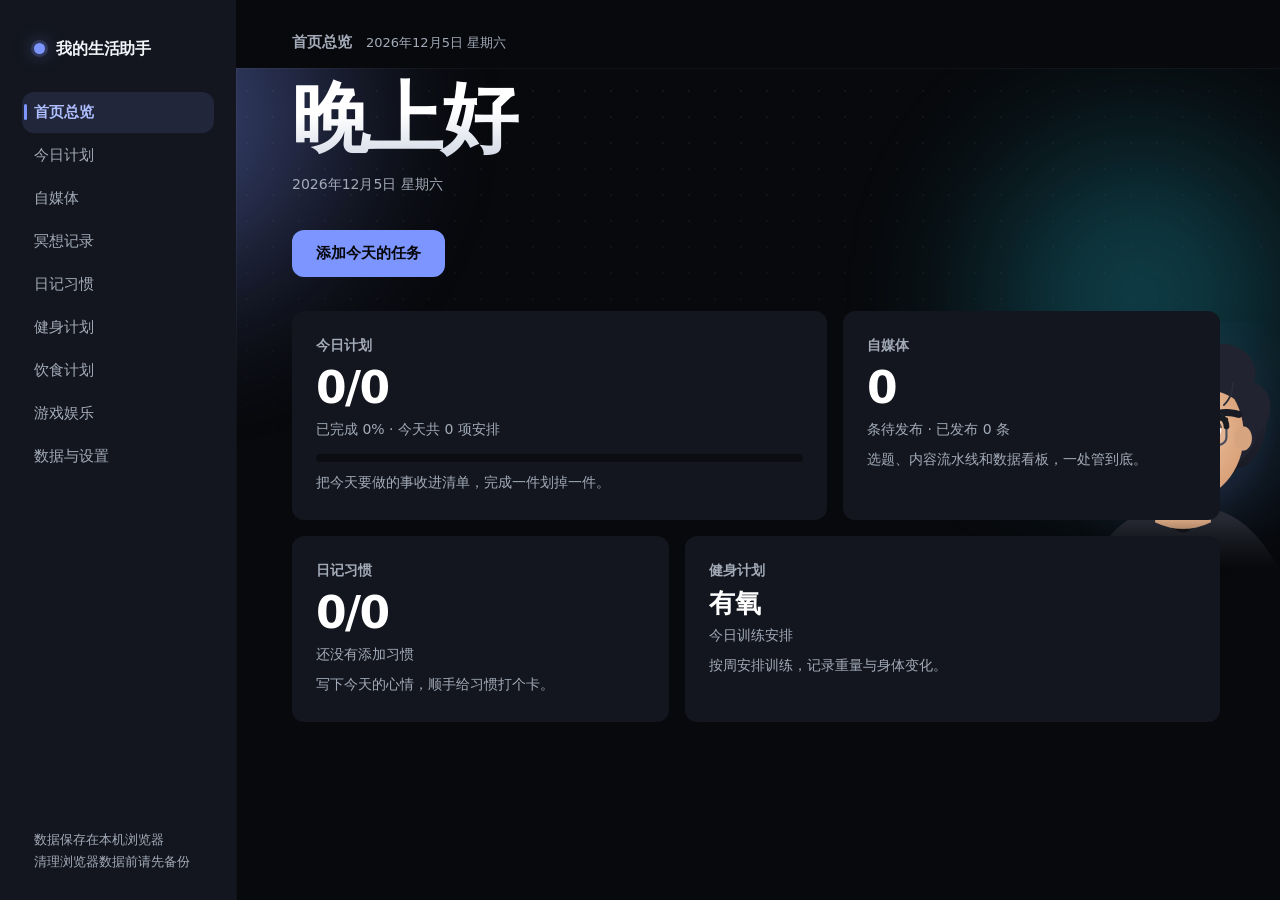
==== commit e7b72a80: "﻿feat: 首屏加入跟随指针的卡通小人脸（原生 Canvas 2D） 以本人照片为原型：蓬乱黑发、黑框眉线眼镜、深色瞳仁、略厚唇形、黑色 T 恤领口。  跟随行为 - 眼睛（虹膜+瞳孔）随指针移动，" ====
--- a/index.html
+++ b/index.html
@@ -658,6 +658,28 @@
   .cc-card{transform:none}
   .cc-card::before{display:none}
   #cursorGlow{display:none}
+}
+/* ================================================================
+   首屏伙伴：跟随指针的小人脸（由增强层注入，装饰性，不参与交互）
+   竖版画框：头 + 肩，下缘靠渐隐收边
+   ================================================================ */
+#heroBuddy{position:absolute;right:-6px;top:50%;transform:translateY(-52%);
+  width:206px;height:248px;pointer-events:none;z-index:0}
+@media(max-width:1180px){
+  #heroBuddy{width:172px;height:208px;right:-8px}
+}
+@media(max-width:860px){
+  #heroBuddy{width:132px;height:160px;right:-6px;opacity:.95}
+}
+@media(max-width:640px){
+  /* 窄屏标题几乎占满宽度，把它缩小并抬到标题右上角外侧 */
+  #heroBuddy{width:104px;height:126px;right:0;top:-8px;transform:none;opacity:.9}
+}
+@media(prefers-reduced-motion:reduce){
+  #heroBuddy{display:none}
+}
+@media(hover:none){
+  #heroBuddy{display:none}
 }
 
 /* ========== 侧边导航（与纸面对比的素面栏） ========== */
@@ -2878,6 +2900,452 @@
   else boot();
 })();
 </script>
+<script>
+/* ================================================================
+   首屏伙伴：以本人照片为原型的卡通小人脸，跟随指针而动
+   ----------------------------------------------------------------
+   抓取的特征（按辨识度排序）：
+     1. 蓬乱上翘的黑发，发丝朝多个方向散开，中分偏不规则
+     2. 黑框眉线眼镜（上半圈粗黑、下半圈细银），这是最强识别点
+     3. 深色瞳仁、略粗的眉、鼻梁有肉、唇形偏厚、唇色自然粉
+     4. 黑色 T 恤领口
+   手法：原生 Canvas 2D + 多层渐变塑形 + 分层视差（脸/五官/前发不同系数）
+   零依赖、约 14KB、完全离线。reduced-motion 与触屏下不生成。
+   ================================================================ */
+(function () {
+  'use strict';
+  if (!window.matchMedia) return;
+  if (window.matchMedia('(prefers-reduced-motion: reduce)').matches) return;
+  if (window.matchMedia('(hover: none)').matches) return;
+
+  var ID = 'heroBuddy';
+  var rafId = 0, cv = null, g = null, host = null, dpr = 1, t = 0, last = 0;
+
+  /* 指针：目标与插值位置（-1..1）；near = 靠近程度 */
+  var tx = 0, ty = 0, nx = 0, ny = 0, near = 0;
+  var blinkAt = 1.2, blinkPhase = 0, blinking = 0;
+
+  /* ---------------- 配色：取自照片 ---------------- */
+  var SKIN_HI = '#f2d3b6', SKIN = '#e6b894', SKIN_MID = '#d9a179', SKIN_LO = '#b0764f';
+  var HAIR_HI = '#3a3d4a', HAIR = '#212430', HAIR_LO = '#12141c';
+  var FRAME = '#191b22', FRAME_HI = '#4a4e5c';   // 镜框：黑上半圈 + 细银下半圈
+  var IRIS_HI = '#6b4a33', IRIS = '#3a271c', IRIS_LO = '#1a1009';
+  var LIP_HI = '#c9776e', LIP = '#b0605a', LIP_LO = '#8a4440';
+  var SHIRT_HI = '#2b2e38', SHIRT = '#1c1f27', SHIRT_LO = '#101219';
+
+  function rgba(hex, a) {
+    var h = String(hex).replace('#', '');
+    if (h.length === 3) h = h[0] + h[0] + h[1] + h[1] + h[2] + h[2];
+    var n = parseInt(h, 16);
+    if (isNaN(n)) return 'rgba(255,255,255,' + a + ')';
+    return 'rgba(' + ((n >> 16) & 255) + ',' + ((n >> 8) & 255) + ',' + (n & 255) + ',' + a + ')';
+  }
+  function mix(a, b, k) {
+    var pa = parseInt(a.replace('#', ''), 16), pb = parseInt(b.replace('#', ''), 16);
+    var r = Math.round((((pa >> 16) & 255) * (1 - k)) + (((pb >> 16) & 255) * k));
+    var gg = Math.round((((pa >> 8) & 255) * (1 - k)) + (((pb >> 8) & 255) * k));
+    var bl = Math.round(((pa & 255) * (1 - k)) + ((pb & 255) * k));
+    return 'rgb(' + r + ',' + gg + ',' + bl + ')';
+  }
+  function accent() {
+    var v = getComputedStyle(document.documentElement).getPropertyValue('--accent').trim();
+    return v || '#7c95ff';
+  }
+
+  function build() {
+    var hd = document.querySelector('.cc-hd');
+    if (!hd) return false;
+    if (hd.querySelector('#' + ID)) return true;
+    host = document.createElement('div');
+    host.id = ID;
+    host.setAttribute('aria-hidden', 'true');
+    cv = document.createElement('canvas');
+    cv.style.cssText = 'width:100%;height:100%;display:block';
+    host.appendChild(cv);
+    hd.appendChild(host);
+    g = cv.getContext('2d');
+    resize();
+    return true;
+  }
+  function resize() {
+    if (!cv) return;
+    /* 画布按 CSS 像素的 2 倍起，保证线条与镜框不糊（上限 3 倍，避免大屏过重） */
+    dpr = Math.min(3, Math.max(2, window.devicePixelRatio || 1));
+    var r = host.getBoundingClientRect();
+    var w = Math.max(60, Math.round(r.width || 206));
+    var h = Math.max(60, Math.round(r.height || 248));
+    cv.width = Math.round(w * dpr);
+    cv.height = Math.round(h * dpr);
+  }
+  function aim(cx, cy) {
+    if (!host) return;
+    var r = host.getBoundingClientRect();
+    if (!r.width) return;
+    var mx = r.left + r.width / 2, my = r.top + r.height / 2;
+    var dx = (cx - mx) / (r.width * 0.8), dy = (cy - my) / (r.height * 0.8);
+    var d = Math.sqrt(dx * dx + dy * dy) || 1;
+    var k = Math.min(1, d);
+    tx = (dx / d) * k; ty = (dy / d) * k;
+    var dist = Math.sqrt((cx - mx) * (cx - mx) + (cy - my) * (cy - my));
+    near += ((dist < r.width * 1.35 ? 1 : 0) - near) * 0.07;
+  }
+
+  /* 一簇头发：三次贝塞尔，方向和弯曲可调 */
+  function strand(x, y, len, ang, curl, w) {
+    var ex = x + Math.cos(ang) * len, ey = y + Math.sin(ang) * len;
+    var mx = x + Math.cos(ang + curl) * len * 0.55, my = y + Math.sin(ang + curl) * len * 0.55;
+    g.beginPath();
+    g.moveTo(x, y);
+    g.quadraticCurveTo(mx, my, ex, ey);
+    g.lineWidth = w; g.stroke();
+  }
+
+  function draw() {
+    if (!g) return;
+    var W = cv.width / dpr, H = cv.height / dpr;
+    g.setTransform(dpr, 0, 0, dpr, 0, 0);
+    g.clearRect(0, 0, W, H);
+
+    var A = accent();
+    var S = Math.min(W, H);
+    /* 头基准半径：占短边约 30%，让脸充满画框而不是缩在中间 */
+    var R = S * 0.295;
+    var cx = W * 0.50 + nx * S * 0.028;
+    var cy = H * 0.455 + Math.sin(t * 1.05) * S * 0.009 + ny * S * 0.022;
+
+    /* ---- 背光光晕：呼应站内强调色 ---- */
+    var glow = g.createRadialGradient(cx, cy, R * 0.7, cx, cy, R * 2.4);
+    glow.addColorStop(0, rgba(A, 0.20 + near * 0.16));
+    glow.addColorStop(0.5, rgba(A, 0.06 + near * 0.06));
+    glow.addColorStop(1, rgba(A, 0));
+    g.fillStyle = glow;
+    g.beginPath(); g.arc(cx, cy, R * 2.4, 0, Math.PI * 2); g.fill();
+
+    /* ---- 肩与黑色领口（先画，被头压住；下缘故意超出画布，靠渐隐收边） ---- */
+    var sy = cy + R * 1.50;
+    var sg = g.createLinearGradient(0, sy - R * 0.4, 0, sy + R * 1.4);
+    sg.addColorStop(0, SHIRT_HI); sg.addColorStop(0.55, SHIRT); sg.addColorStop(1, SHIRT_LO);
+    g.fillStyle = sg;
+    g.beginPath();
+    g.moveTo(cx - R * 1.96, sy + R * 1.70);
+    g.quadraticCurveTo(cx - R * 1.42, sy - R * 0.16, cx - R * 0.38, sy - R * 0.30);
+    g.quadraticCurveTo(cx, sy + R * 0.12, cx + R * 0.38, sy - R * 0.30);
+    g.quadraticCurveTo(cx + R * 1.42, sy - R * 0.16, cx + R * 1.96, sy + R * 1.70);
+    g.closePath(); g.fill();
+    /* 领口暗部 */
+    g.fillStyle = rgba('#05060a', 0.55);
+    g.beginPath();
+    g.moveTo(cx - R * 0.38, sy - R * 0.30);
+    g.quadraticCurveTo(cx, sy + R * 0.18, cx + R * 0.38, sy - R * 0.30);
+    g.quadraticCurveTo(cx, sy + R * 0.52, cx - R * 0.38, sy - R * 0.30);
+    g.fill();
+
+    /* ---- 脖子 ---- */
+    var neck = g.createLinearGradient(0, cy + R * 0.6, 0, sy);
+    neck.addColorStop(0, mix(SKIN, SKIN_LO, 0.42));
+    neck.addColorStop(1, mix(SKIN, SKIN_LO, 0.24));
+    g.fillStyle = neck;
+    g.beginPath();
+    g.moveTo(cx - R * 0.42, cy + R * 0.70);
+    g.lineTo(cx - R * 0.46, sy - R * 0.06);
+    g.quadraticCurveTo(cx, sy + R * 0.16, cx + R * 0.46, sy - R * 0.06);
+    g.lineTo(cx + R * 0.42, cy + R * 0.70);
+    g.closePath(); g.fill();
+
+    /* ---- 后发（最底层，蓬松轮廓） ---- */
+    g.save();
+    g.translate(cx + nx * S * 0.010, cy + ny * S * 0.008);
+    var hg = g.createLinearGradient(0, -R * 1.9, 0, R * 1.3);
+    hg.addColorStop(0, HAIR_HI); hg.addColorStop(0.5, HAIR); hg.addColorStop(1, HAIR_LO);
+    g.fillStyle = hg;
+    g.beginPath();
+    g.ellipse(0, -R * 0.30, R * 1.24, R * 1.26, 0, 0, Math.PI * 2);
+    g.fill();
+    /* 两侧蓬出去的体积 */
+    for (var s = -1; s <= 1; s += 2) {
+      g.beginPath();
+      g.ellipse(s * R * 0.96, -R * 0.10, R * 0.40, R * 0.66, s * 0.20, 0, Math.PI * 2);
+      g.fill();
+    }
+    /* 蓬松轮廓：7 团相互重叠的平滑发块，拼出不规则外轮廓（比放射尖刺更像真发），
+       外层随时间极缓起伏，模拟发丝自身的飘动 */
+    g.fillStyle = HAIR;
+    var MASS = [
+      /* [角度, 距离, 半径x, 半径y, 旋转, 相位] */
+      [-Math.PI * 0.50, 1.06, 0.52, 0.46, 0.00, 0.0],
+      [-Math.PI * 0.72, 1.10, 0.50, 0.44, -0.35, 1.7],
+      [-Math.PI * 0.28, 1.10, 0.50, 0.44, 0.35, 3.1],
+      [-Math.PI * 0.94, 1.00, 0.44, 0.52, -0.55, 2.2],
+      [-Math.PI * 0.06, 1.00, 0.44, 0.52, 0.55, 4.4],
+      [-Math.PI * 1.10, 0.84, 0.36, 0.46, -0.70, 5.5],
+      [Math.PI * 0.10, 0.84, 0.36, 0.46, 0.70, 0.9]
+    ];
+    for (var mi = 0; mi < MASS.length; mi++) {
+      var M = MASS[mi];
+      var breathe = 1 + Math.sin(t * 0.9 + M[5]) * 0.018;
+      var mxp = Math.cos(M[0]) * R * M[1];
+      var myp = Math.sin(M[0]) * R * M[1] - R * 0.20;
+      g.beginPath();
+      g.ellipse(mxp, myp, R * M[2] * breathe, R * M[3] * breathe, M[4], 0, Math.PI * 2);
+      g.fill();
+    }
+    /* 顶部一撮略高的隆起，避免过于对称 */
+    g.beginPath();
+    g.ellipse(-R * 0.16, -R * 1.30, R * 0.40, R * 0.26, -0.18, 0, Math.PI * 2);
+    g.fill();
+    /* 少量翘出的细发丝：只做点缀，不铺满一圈 */
+    g.strokeStyle = mix(HAIR, HAIR_HI, 0.30); g.lineCap = 'round';
+    var WISP = [[-0.86, 0.52, 0.30], [-0.30, 0.56, -0.34], [0.20, 0.50, 0.26],
+                [-1.02, 0.44, -0.42], [0.55, 0.40, 0.38], [-0.05, 0.58, 0.20]];
+    for (var wi = 0; wi < WISP.length; wi++) {
+      var wa = Math.PI * (0.5 + WISP[wi][0] * 0.5) + Math.PI * 0.5;
+      var sw = Math.sin(t * 0.7 + wi * 1.9) * 0.10;
+      g.lineWidth = R * 0.038;
+      strand(Math.cos(wa) * R * 1.00, Math.sin(wa) * R * 1.02 - R * 0.22,
+             R * WISP[wi][1], wa + WISP[wi][2] + sw, (wi % 2 ? 0.6 : -0.6), g.lineWidth);
+    }
+    g.restore();
+
+    /* ---- 脸 ---- */
+    var fx = cx + nx * S * 0.038, fy = cy + ny * S * 0.030;   // 五官层（视差更大）
+    g.save();
+    g.translate(cx + nx * S * 0.016, cy + ny * S * 0.012);
+    var skin = g.createRadialGradient(-R * 0.30, -R * 0.40, R * 0.12, 0, R * 0.05, R * 1.40);
+    skin.addColorStop(0, SKIN_HI);
+    skin.addColorStop(0.45, SKIN);
+    skin.addColorStop(0.78, SKIN_MID);
+    skin.addColorStop(1, mix(SKIN_MID, SKIN_LO, 0.55));
+    g.fillStyle = skin;
+    g.beginPath(); g.ellipse(0, 0, R, R * 1.10, 0, 0, Math.PI * 2); g.fill();
+    /* 下颌收窄（照片里下巴偏窄） */
+    g.beginPath();
+    g.moveTo(-R * 0.70, R * 0.42);
+    g.quadraticCurveTo(0, R * 1.30, R * 0.70, R * 0.42);
+    g.quadraticCurveTo(0, R * 0.86, -R * 0.70, R * 0.42);
+    g.fillStyle = mix(SKIN, SKIN_MID, 0.5);
+    g.fill();
+    /* 耳 */
+    for (var e2 = -1; e2 <= 1; e2 += 2) {
+      g.beginPath();
+      g.ellipse(e2 * R * 0.99, R * 0.06, R * 0.145, R * 0.20, 0, 0, Math.PI * 2);
+      g.fillStyle = mix(SKIN, SKIN_LO, 0.30); g.fill();
+    }
+    g.restore();
+
+    /* ---- 眉：偏粗、平直（照片特征） ---- */
+    var browLift = -R * (0.015 + near * 0.045);
+    g.strokeStyle = mix(HAIR, '#000000', 0.25);
+    g.lineWidth = R * 0.115; g.lineCap = 'round';
+    for (var b = -1; b <= 1; b += 2) {
+      var bx0 = fx + b * R * 0.62, by0 = fy - R * 0.335 + browLift;
+      g.beginPath();
+      g.moveTo(bx0 - b * R * 0.20, by0 + R * 0.035);
+      g.quadraticCurveTo(bx0 + b * R * 0.06, by0 - R * 0.055, bx0 + b * R * 0.30, by0 + R * 0.015);
+      g.stroke();
+    }
+
+    /* ---- 眼 ---- */
+    var eyeX = R * 0.415, eyeY = -R * 0.085;
+    var eyeR = R * 0.215;
+    for (var s2 = -1; s2 <= 1; s2 += 2) {
+      var ex = fx + s2 * eyeX, ey = fy + eyeY;
+      var openY = 1;
+      if (blinking) {
+        var kk = blinkPhase < 0.5 ? blinkPhase * 2 : (1 - blinkPhase) * 2;
+        openY = 1 - kk * 0.95;
+      }
+      /* 眼型：略窄长，不画大圆眼（照片里眼型偏细长） */
+      g.fillStyle = '#f4f6fa';
+      g.beginPath(); g.ellipse(ex, ey, eyeR, eyeR * 0.88 * openY, 0, 0, Math.PI * 2); g.fill();
+      if (openY > 0.22) {
+        var ix = ex + nx * eyeR * 0.40, iy = ey + ny * eyeR * 0.36;
+        var ir = eyeR * (0.52 + near * 0.10);
+        var iris = g.createRadialGradient(ix - ir * 0.2, iy - ir * 0.25, ir * 0.1, ix, iy, ir);
+        iris.addColorStop(0, IRIS_HI); iris.addColorStop(0.55, IRIS); iris.addColorStop(1, IRIS_LO);
+        g.fillStyle = iris;
+        g.beginPath(); g.arc(ix, iy, ir, 0, Math.PI * 2); g.fill();
+        /* 瞳孔开大：靠近时更明显 */
+        g.fillStyle = '#07080c';
+        g.beginPath(); g.arc(ix, iy, ir * (0.50 + near * 0.14), 0, Math.PI * 2); g.fill();
+        g.fillStyle = rgba('#ffffff', 0.92);
+        g.beginPath(); g.arc(ix - ir * 0.32, iy - ir * 0.38, ir * 0.26, 0, Math.PI * 2); g.fill();
+        /* 上眼睑投影 */
+        g.fillStyle = rgba(SKIN_LO, 0.26);
+        g.beginPath(); g.ellipse(ex, ey - eyeR * 0.66 * openY, eyeR * 1.02, eyeR * 0.24 * openY, 0, 0, Math.PI * 2); g.fill();
+      }
+      /* 上睫毛线：一条细黑，让眼睛有神 */
+      g.strokeStyle = rgba('#14161d', 0.75); g.lineWidth = R * 0.030;
+      g.beginPath(); g.ellipse(ex, ey, eyeR, eyeR * 0.88 * openY, 0, Math.PI * 1.06, Math.PI * 1.94); g.stroke();
+    }
+
+    /* ---- 鼻 ---- */
+    g.strokeStyle = rgba(SKIN_LO, 0.50); g.lineWidth = R * 0.052; g.lineCap = 'round';
+    g.beginPath();
+    g.moveTo(fx + nx * R * 0.04, fy + R * 0.02);
+    g.quadraticCurveTo(fx + nx * R * 0.08, fy + R * 0.22, fx + R * 0.075, fy + R * 0.27);
+    g.stroke();
+    g.fillStyle = rgba(SKIN_LO, 0.22);
+    for (var n2 = -1; n2 <= 1; n2 += 2) {
+      g.beginPath(); g.ellipse(fx + n2 * R * 0.085, fy + R * 0.275, R * 0.045, R * 0.032, 0, 0, Math.PI * 2); g.fill();
+    }
+
+    /* ---- 唇：偏厚，唇色自然粉；微笑随指针 ---- */
+    var smile = 0.24 + ny * 0.18 + near * 0.26;
+    smile = Math.max(0.05, Math.min(0.72, smile));
+    var ly = fy + R * 0.545, lw = R * 0.30;
+    /* 下唇 */
+    var lg = g.createLinearGradient(0, ly - R * 0.06, 0, ly + R * 0.20);
+    lg.addColorStop(0, LIP); lg.addColorStop(0.6, LIP); lg.addColorStop(1, LIP_LO);
+    g.fillStyle = lg;
+    g.beginPath();
+    g.moveTo(fx - lw, ly);
+    g.quadraticCurveTo(fx - lw * 0.5, ly + R * (0.11 + smile * 0.10), fx, ly + R * (0.12 + smile * 0.12));
+    g.quadraticCurveTo(fx + lw * 0.5, ly + R * (0.11 + smile * 0.10), fx + lw, ly);
+    g.quadraticCurveTo(fx, ly + R * (0.05 + smile * 0.04), fx - lw, ly);
+    g.fill();
+    /* 上唇 */
+    g.fillStyle = LIP_HI;
+    g.beginPath();
+    g.moveTo(fx - lw, ly);
+    g.quadraticCurveTo(fx - lw * 0.45, ly - R * (0.10 + smile * 0.05), fx - R * 0.02, ly - R * 0.035);
+    g.quadraticCurveTo(fx + lw * 0.45, ly - R * (0.10 + smile * 0.05), fx + lw, ly);
+    g.quadraticCurveTo(fx, ly - R * 0.015, fx - lw, ly);
+    g.fill();
+    /* 唇缝 */
+    g.strokeStyle = rgba('#5e2b28', 0.85); g.lineWidth = R * 0.030;
+    g.beginPath();
+    g.moveTo(fx - lw * 0.94, ly);
+    g.quadraticCurveTo(fx, ly + smile * R * 0.10, fx + lw * 0.94, ly);
+    g.stroke();
+    /* 下唇高光 */
+    g.fillStyle = rgba('#ffffff', 0.16);
+    g.beginPath(); g.ellipse(fx, ly + R * 0.10, lw * 0.42, R * 0.030, 0, 0, Math.PI * 2); g.fill();
+
+    /* ---- 眼镜：最强识别点。黑上半圈 + 细银下半圈 + 鼻梁架 ---- */
+    var gx = fx, gy = fy + eyeY, gw = R * 0.60, gh = R * 0.50;
+    g.lineCap = 'round';
+    for (var s3 = -1; s3 <= 1; s3 += 2) {
+      var ox = gx + s3 * eyeX, lx = ox - gw / 2, rx2 = ox + gw / 2;
+      var ty2 = gy - gh / 2, by3 = gy + gh / 2, rr = R * 0.13;
+      /* 镜片轻微提亮 */
+      g.fillStyle = rgba('#dfe9ff', 0.07 + near * 0.05);
+      g.beginPath(); g.roundRect(lx, ty2, gw, gh, rr); g.fill();
+      /* 下半圈：细银 */
+      g.strokeStyle = FRAME_HI; g.lineWidth = R * 0.035;
+      g.beginPath(); g.roundRect(lx, ty2, gw, gh, rr); g.stroke();
+      /* 上半圈：粗黑（照片里是 browline 框型） */
+      g.strokeStyle = FRAME; g.lineWidth = R * 0.095;
+      g.beginPath();
+      g.moveTo(lx, gy - gh * 0.10);
+      g.quadraticCurveTo(lx, ty2, ox, ty2);
+      g.quadraticCurveTo(rx2, ty2, rx2, gy - gh * 0.10);
+      g.stroke();
+      /* 镜片高光 */
+      g.strokeStyle = rgba('#ffffff', 0.20); g.lineWidth = R * 0.030;
+      g.beginPath();
+      g.moveTo(lx + gw * 0.16, gy + gh * 0.16);
+      g.lineTo(lx + gw * 0.34, gy - gh * 0.14);
+      g.stroke();
+      /* 镜腿 */
+      g.strokeStyle = FRAME; g.lineWidth = R * 0.055;
+      g.beginPath();
+      g.moveTo(s3 < 0 ? lx : rx2, ty2 + gh * 0.16);
+      g.lineTo(s3 * R * 1.06, ty2 + gh * 0.06);
+      g.stroke();
+    }
+    /* 鼻梁架 */
+    g.strokeStyle = FRAME; g.lineWidth = R * 0.055;
+    g.beginPath();
+    g.moveTo(gx - eyeX + gw / 2, gy - gh * 0.16);
+    g.quadraticCurveTo(gx, gy - gh * 0.40, gx + eyeX - gw / 2, gy - gh * 0.16);
+    g.stroke();
+
+    /* ---- 腮红：靠近时才有温度 ---- */
+    if (near > 0.02) {
+      for (var c2 = -1; c2 <= 1; c2 += 2) {
+        var bx = fx + c2 * R * 0.66, by = fy + R * 0.30;
+        var bg = g.createRadialGradient(bx, by, 0, bx, by, R * 0.36);
+        bg.addColorStop(0, rgba('#d4635c', 0.22 * near));
+        bg.addColorStop(1, rgba('#d4635c', 0));
+        g.fillStyle = bg;
+        g.beginPath(); g.arc(bx, by, R * 0.36, 0, Math.PI * 2); g.fill();
+      }
+    }
+
+    /* ---- 前发：垂到额前的不规则碎发（视差最大的一层） ---- */
+    g.save();
+    g.translate(cx + nx * S * 0.052, cy + ny * S * 0.042);
+    g.fillStyle = HAIR;
+    /* 主体刘海：左偏，宽度不均 */
+    g.beginPath();
+    g.moveTo(-R * 1.08, -R * 0.02);
+    g.quadraticCurveTo(-R * 0.98, -R * 1.02, -R * 0.12, -R * 1.16);
+    g.quadraticCurveTo(R * 0.62, -R * 1.24, R * 0.94, -R * 0.52);
+    g.quadraticCurveTo(R * 0.52, -R * 0.86, R * 0.06, -R * 0.66);
+    g.quadraticCurveTo(-R * 0.30, -R * 0.50, -R * 0.54, -R * 0.84);
+    g.quadraticCurveTo(-R * 0.84, -R * 0.44, -R * 1.08, -R * 0.02);
+    g.closePath(); g.fill();
+    /* 额前几缕细碎发 */
+    g.strokeStyle = mix(HAIR, HAIR_HI, 0.35); g.lineCap = 'round';
+    for (var f = 0; f < 7; f++) {
+      var px = -R * 0.74 + f * R * 0.26;
+      g.lineWidth = R * 0.030;
+      strand(px, -R * (0.86 - (f % 3) * 0.10), R * (0.40 + (f % 2) * 0.16),
+             Math.PI * (0.62 + (f % 3) * 0.06), (f % 2 ? 0.5 : -0.4), g.lineWidth);
+    }
+    /* 翘起的呆毛 */
+    g.strokeStyle = HAIR; g.lineWidth = R * 0.055;
+    strand(-R * 0.10, -R * 1.14, R * 0.62, -Math.PI * 0.62, 0.7, R * 0.055);
+    strand(R * 0.22, -R * 1.10, R * 0.50, -Math.PI * 0.40, -0.6, R * 0.048);
+    g.restore();
+
+    /* ---- 底部渐隐：必须淡到完全透明，否则会在页面留下一个方块 ---- */
+    var fade = g.createLinearGradient(0, H * 0.80, 0, H);
+    fade.addColorStop(0, rgba('#08090c', 0));
+    fade.addColorStop(0.55, rgba('#08090c', 0.55));
+    fade.addColorStop(1, rgba('#08090c', 1));
+    g.fillStyle = fade;
+    g.fillRect(0, H * 0.80, W, H * 0.20);
+  }
+
+  function frame(now) {
+    rafId = requestAnimationFrame(frame);
+    var dt = Math.min(0.05, (now - last) / 1000 || 0.016);
+    last = now; t += dt;
+    nx += (tx - nx) * Math.min(1, dt * 6.5);
+    ny += (ty - ny) * Math.min(1, dt * 6.5);
+    if (blinking) {
+      blinkPhase += dt / 0.16;
+      if (blinkPhase >= 1) { blinking = 0; blinkPhase = 0; blinkAt = t + 1.8 + Math.random() * 3.6; }
+    } else if (t >= blinkAt) { blinking = 1; blinkPhase = 0; }
+    draw();
+  }
+  function start() { if (!rafId) { last = performance.now(); rafId = requestAnimationFrame(frame); } }
+  function stop() { if (rafId) { cancelAnimationFrame(rafId); rafId = 0; } }
+
+  window.addEventListener('pointermove', function (e) { aim(e.clientX, e.clientY); }, { passive: true });
+  window.addEventListener('resize', function () { resize(); }, { passive: true });
+  document.addEventListener('visibilitychange', function () { document.hidden ? stop() : start(); });
+
+  function ensure() {
+    var view = document.getElementById('view');
+    if (!view) return;
+    if (view.querySelector('.cc-hd')) { if (build()) start(); }
+    else if (host && host.parentNode) {
+      host.parentNode.removeChild(host);
+      host = null; cv = null; g = null; stop();
+    }
+  }
+  function begin() {
+    ensure();
+    var v = document.getElementById('view');
+    if (v) new MutationObserver(ensure).observe(v, { childList: true, subtree: false });
+    start();
+  }
+  if (document.readyState === 'loading') document.addEventListener('DOMContentLoaded', begin);
+  else begin();
+})();
+</script>
 <!-- ==== /VISUAL LAYER ==== -->
 </body>
 </html>
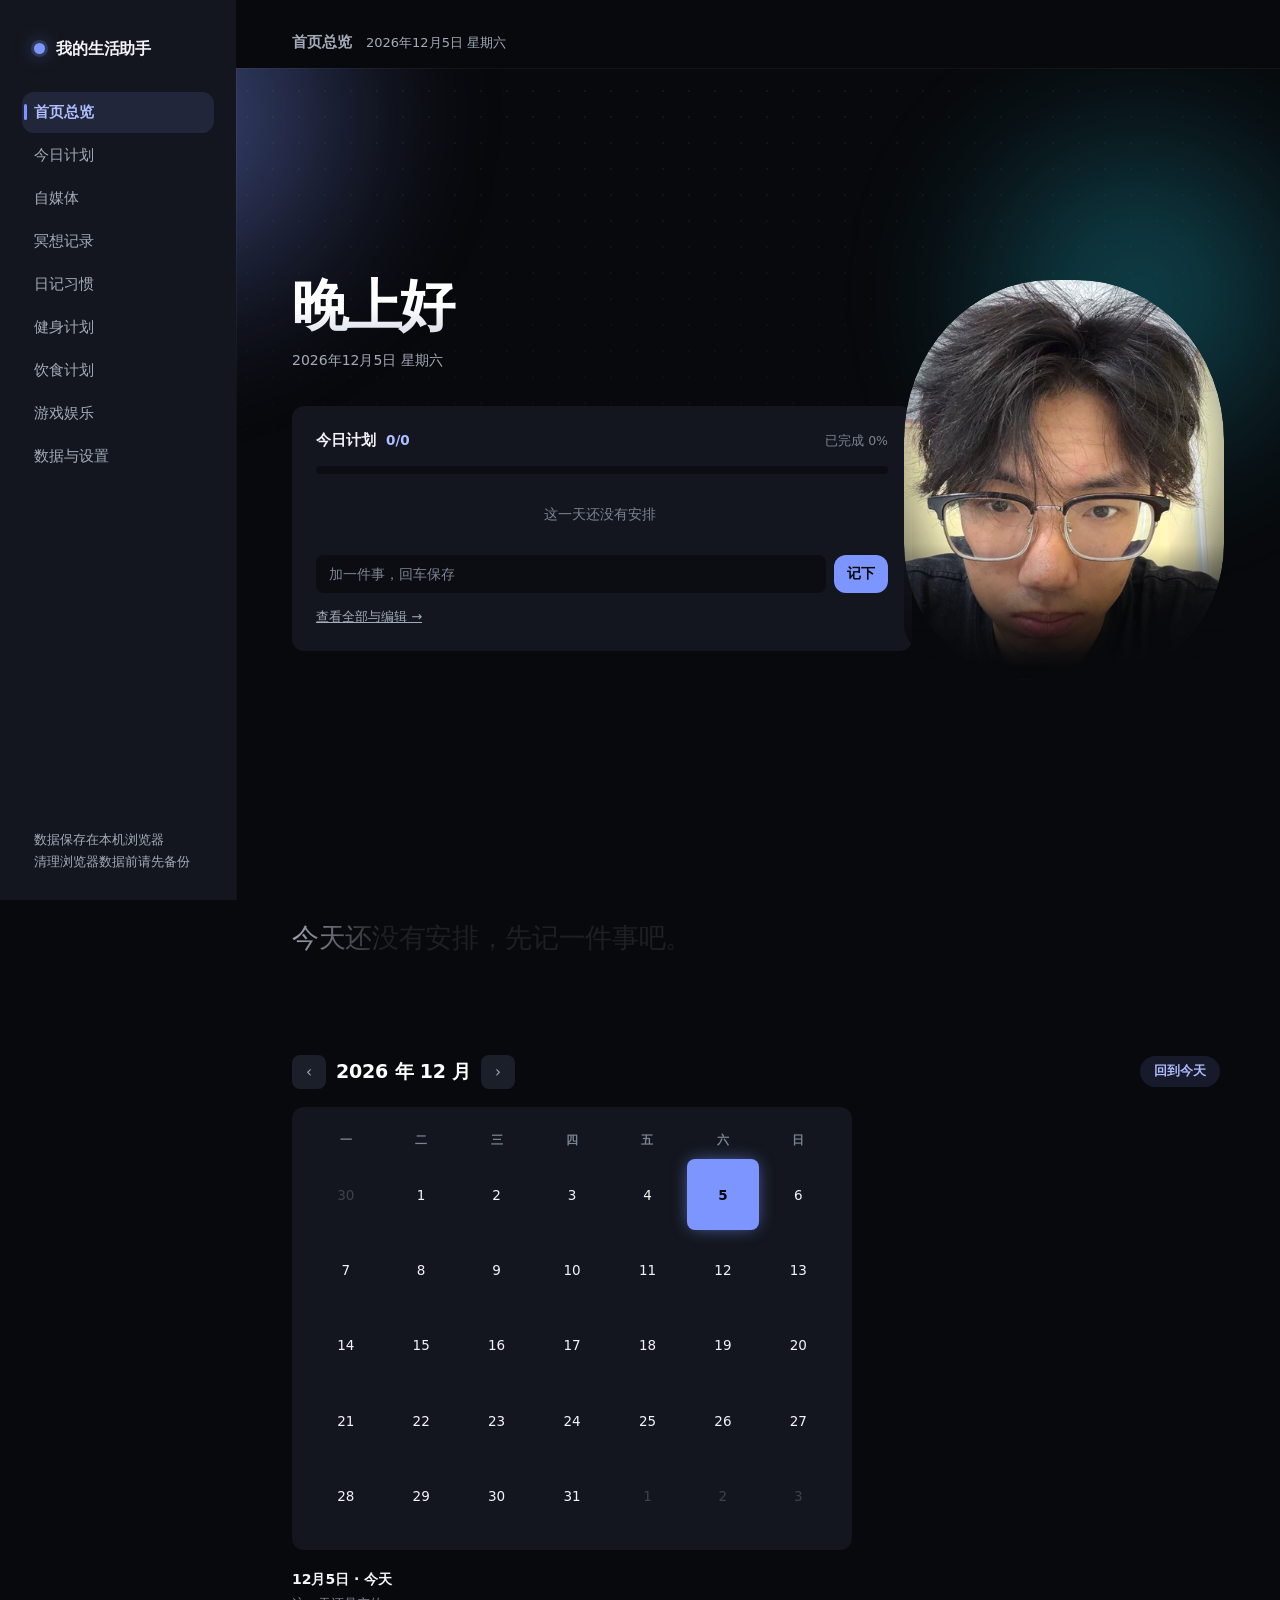
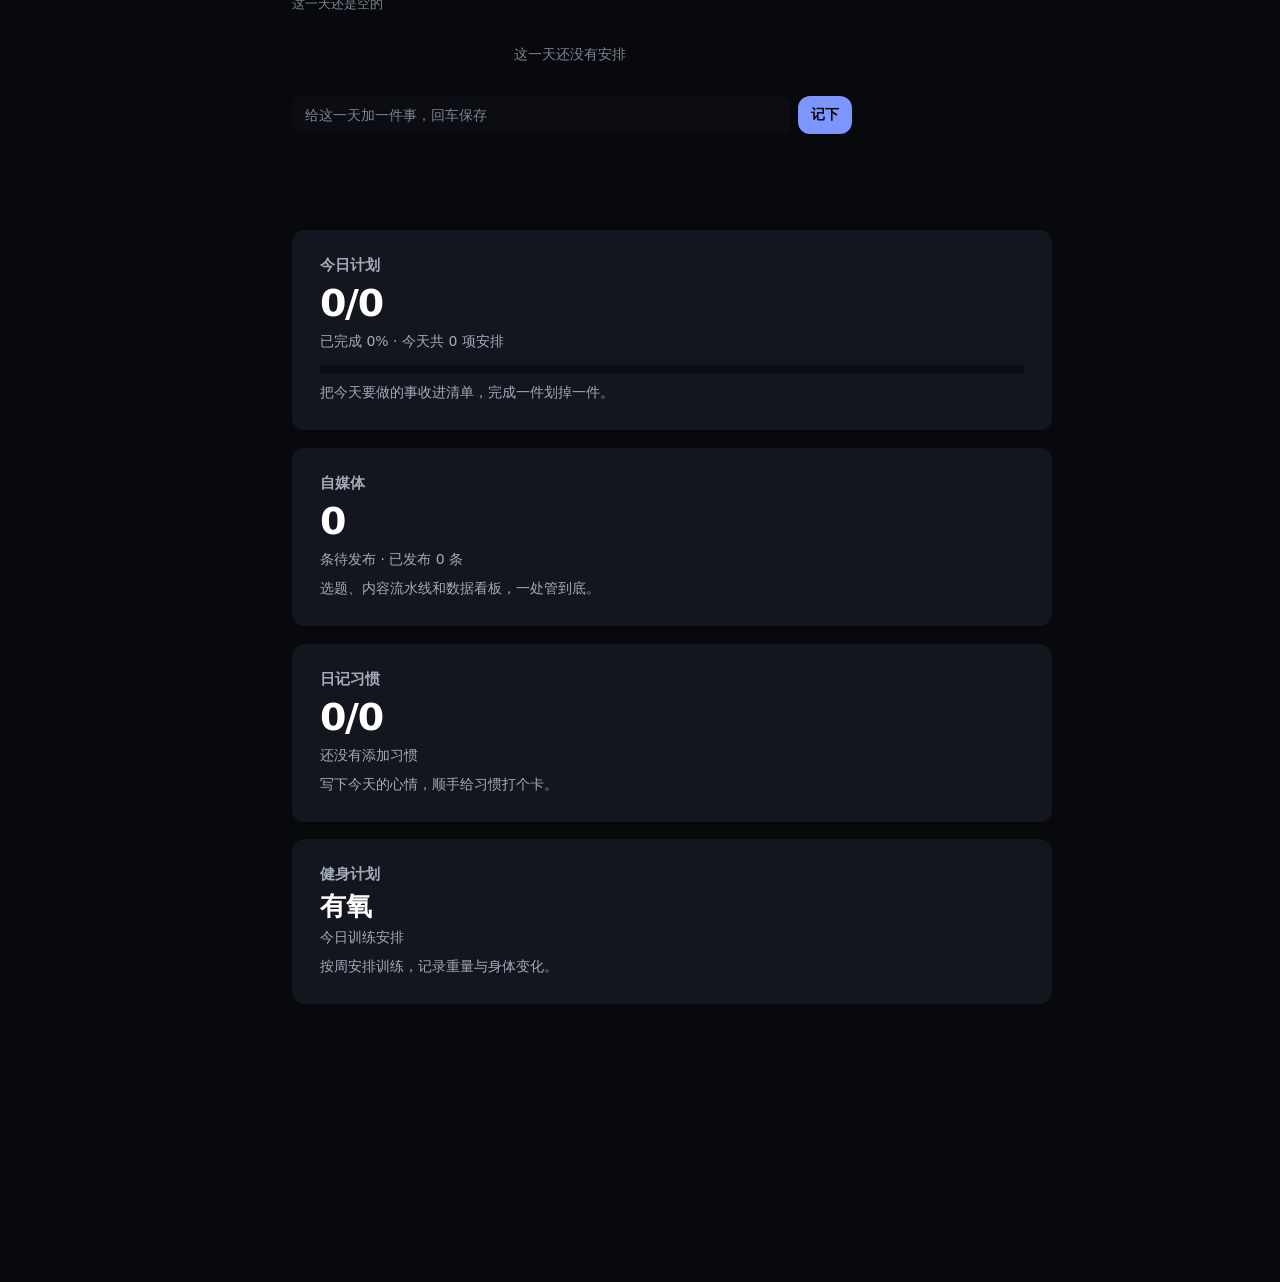
==== commit df8a9a2f: "feat: 首页重做（两屏布局 + 日历 + 卡片堆叠），移除跑偏的 portfolio 子站 按澄清后的需求重做首页：动效 + 版面重构，内容和功能不变；只取手法， 所有内容都出自生活助手自身。删除" ====
--- a/index.html
+++ b/index.html
@@ -660,26 +660,133 @@
   #cursorGlow{display:none}
 }
 /* ================================================================
-   首屏伙伴：跟随指针的小人脸（由增强层注入，装饰性，不参与交互）
-   竖版画框：头 + 肩，下缘靠渐隐收边
+   首屏伙伴：真实照片的立体交互框（由增强层注入）
    ================================================================ */
-#heroBuddy{position:absolute;right:-6px;top:50%;transform:translateY(-52%);
-  width:206px;height:248px;pointer-events:none;z-index:0}
+#heroBuddy{position:absolute;right:-4px;top:50%;transform:translateY(-50%);
+  width:320px;height:400px;pointer-events:none;z-index:2}
+.hb-frame{width:100%;height:100%;border-radius:46% 46% 40% 40%/40% 40% 34% 34%;
+  overflow:hidden;transition:box-shadow .3s var(--t);
+  -webkit-mask-image:radial-gradient(78% 78% at 50% 42%,#000 52%,transparent 100%);
+  mask-image:radial-gradient(78% 78% at 50% 42%,#000 52%,transparent 100%)}
+.hb-inner{position:relative;width:100%;height:100%;will-change:transform;
+  transform-style:preserve-3d;transition:transform .12s linear}
+.hb-photo{width:100%;height:100%;object-fit:cover;object-position:50% 22%;
+  display:block;filter:saturate(1.04) contrast(1.03)}
+.hb-glare{position:absolute;inset:0;pointer-events:none;
+  background:radial-gradient(circle at 50% 50%,rgba(255,255,255,.10),rgba(255,255,255,0) 62%);
+  mix-blend-mode:screen}
+/* 照片底部渐隐，融进深色底而不是一刀切 */
+#heroBuddy::after{content:"";position:absolute;left:0;right:0;bottom:0;height:34%;
+  background:linear-gradient(180deg,transparent,#08090c 92%);pointer-events:none;border-radius:0 0 40% 40%}
 @media(max-width:1180px){
-  #heroBuddy{width:172px;height:208px;right:-8px}
+  #heroBuddy{width:250px;height:312px;right:-10px}
 }
 @media(max-width:860px){
-  #heroBuddy{width:132px;height:160px;right:-6px;opacity:.95}
+  #heroBuddy{width:180px;height:224px;right:-8px;opacity:.95}
 }
 @media(max-width:640px){
-  /* 窄屏标题几乎占满宽度，把它缩小并抬到标题右上角外侧 */
-  #heroBuddy{width:104px;height:126px;right:0;top:-8px;transform:none;opacity:.9}
-}
+  #heroBuddy{width:128px;height:160px;right:0;top:-6px;transform:none;opacity:.9}
+}
+
+/* ================================================================
+   首页：第一屏 —— 问候语 + 今日计划卡
+   ================================================================ */
+.cc-greet{font-size:clamp(34px,4.4vw,60px);font-weight:700;letter-spacing:-.042em;
+  line-height:1.04;color:var(--ink-strong);
+  background:linear-gradient(178deg,#ffffff 34%,#b9c2d6 100%);
+  -webkit-background-clip:text;background-clip:text;-webkit-text-fill-color:transparent}
+
+.cc-hero{position:relative;min-height:calc(100svh - 96px);display:flex;flex-direction:column;
+  justify-content:center;padding:8px 0 40px}
+
+.cc-plan-card{position:relative;z-index:1;background:var(--surface);border-radius:var(--r);
+  padding:22px 24px;max-width:620px}
+.cc-plan-head{display:flex;align-items:baseline;gap:10px;margin-bottom:14px}
+.cc-plan-head h3{font-size:15px;font-weight:650;color:var(--ink)}
+.cc-plan-head .cnt{font-variant-numeric:tabular-nums;color:var(--accent-ink);font-weight:650;font-size:13.5px}
+.cc-plan-head .sub{color:var(--ink-faint);font-size:12.5px;margin-left:auto}
+
+.cc-todo{list-style:none;margin:14px 0 0;max-height:min(34vh,300px);overflow-y:auto;
+  padding-right:4px;scrollbar-width:thin}
+.cc-todo li{display:flex;align-items:flex-start;gap:11px;padding:9px 2px;
+  border-bottom:1px solid var(--rule)}
+.cc-todo li:last-child{border-bottom:none}
+.cc-todo li.done .tx{color:var(--ink-faint);text-decoration:line-through}
+.cc-todo .ck{margin-top:3px;width:17px;height:17px;accent-color:var(--accent);cursor:pointer;flex:none}
+.cc-todo .tx{flex:1;min-width:0;font-size:14.5px;line-height:1.5}
+.cc-todo .tm{flex:none;font-size:12px;color:var(--ink-faint);
+  font-variant-numeric:tabular-nums;padding-top:2px}
+.cc-todo .empty-row{color:var(--ink-faint);font-size:13.5px;padding:16px 2px;text-align:center;
+  border-bottom:none;display:block}
+
+/* 内联快速添加：回车即存 */
+.cc-quickadd{display:flex;gap:8px;margin-top:14px}
+.cc-quickadd input{flex:1;min-width:0;padding:10px 12px;border-radius:var(--r-sm);outline:none;
+  background:var(--sunken);border:1px solid transparent;color:var(--ink);font-size:14px;
+  transition:border-color .2s var(--t),background .2s var(--t),box-shadow .2s var(--t)}
+.cc-quickadd input::placeholder{color:var(--ink-faint)}
+.cc-quickadd input:focus{border-color:color-mix(in srgb,var(--accent) 60%,transparent);
+  background:var(--raised);box-shadow:0 0 0 3px color-mix(in srgb,var(--accent) 14%,transparent)}
+
+.cc-more-link{display:inline-flex;align-items:center;gap:5px;margin-top:14px;
+  font-size:13px;color:var(--ink-mute);transition:color .2s var(--t),gap .2s var(--t)}
+.cc-more-link:hover{color:var(--accent-ink);gap:9px}
+
+/* ================================================================
+   首页：导语（滚动揭示，用 CSS mask 实现，文本在 DOM 里只有一份）
+   ================================================================ */
+.cc-lead{margin:6px 0 88px;font-size:clamp(19px,2.2vw,27px);font-weight:300;
+  letter-spacing:-.012em;line-height:1.5;color:var(--ink-mute);max-width:34ch}
+
+/* ================================================================
+   首页：第二屏 —— 日历 + 当日待办（首页直接写，不跳页）
+   ================================================================ */
+.cc-cal-screen{padding:8px 0 96px}
+.cc-cal-head{display:flex;align-items:center;gap:10px;margin-bottom:18px}
+.cc-cal-head .mon{font-size:19px;font-weight:650;letter-spacing:-.01em;
+  color:var(--ink-strong);font-variant-numeric:tabular-nums}
+.cc-cal-head .nav-btn{width:34px;height:34px;border-radius:var(--r-sm);background:var(--raised);
+  color:var(--ink-mute);display:grid;place-items:center;font-size:15px;
+  transition:background .2s var(--t),color .2s var(--t)}
+.cc-cal-head .nav-btn:hover{background:color-mix(in srgb,var(--accent) 18%,var(--raised));color:var(--ink)}
+.cc-cal-head .today-btn{margin-left:auto;padding:7px 14px;border-radius:99px;
+  background:var(--accent-wash);color:var(--accent-ink);font-size:12.5px;font-weight:600;
+  transition:background .2s var(--t)}
+.cc-cal-head .today-btn:hover{background:color-mix(in srgb,var(--accent) 26%,transparent)}
+
+.cc-cal-wrap{background:var(--surface);border-radius:var(--r);padding:18px;max-width:560px}
+.cc-cal-grid{display:grid;grid-template-columns:repeat(7,1fr);gap:4px}
+.cc-cal-hd{text-align:center;font-size:11.5px;font-weight:600;color:var(--ink-faint);padding:6px 0}
+.cc-cal-d{position:relative;aspect-ratio:1/1;border-radius:var(--r-sm);border:none;
+  background:transparent;color:var(--ink);font-size:13.5px;cursor:pointer;padding:0;
+  font-variant-numeric:tabular-nums;
+  transition:background .18s var(--t),color .18s var(--t),transform .18s var(--t-out)}
+.cc-cal-d:hover{background:var(--raised);transform:scale(1.06)}
+.cc-cal-d.out{color:var(--ink-faint);opacity:.4}
+.cc-cal-d.td{background:var(--accent-wash);color:var(--accent-ink);font-weight:650}
+.cc-cal-d.sel{background:var(--accent);color:var(--on-accent);font-weight:650;
+  box-shadow:0 0 18px -4px color-mix(in srgb,var(--accent) 80%,transparent)}
+.cc-cal-d.has::after{content:"";position:absolute;left:50%;bottom:5px;transform:translateX(-50%);
+  width:4px;height:4px;border-radius:50%;background:var(--good)}
+.cc-cal-d.sel::after{background:var(--on-accent)}
+
+.cc-day-panel{margin-top:18px;max-width:560px}
+.cc-day-panel h3{font-size:14px;font-weight:650;color:var(--ink);margin-bottom:4px}
+.cc-day-panel .hint{font-size:12.5px;color:var(--ink-faint);margin-bottom:12px}
+
+/* ================================================================
+   首页：第三屏起 —— 四张入口卡滚动堆叠
+   ================================================================ */
+.cc-stack{padding:0 0 120px;max-width:760px}
+.cc-stack-item{position:sticky;margin-bottom:18px;
+  transform-origin:50% 0%}
+.cc-stack-item .cc-card{display:flex;flex-direction:column;align-items:flex-start;
+  gap:8px;text-align:left;width:100%;padding:26px 28px;
+  transform:none!important}
+.cc-stack-item .cc-card .cc-name{font-size:15px}
+.cc-stack-item .cc-card .cc-status{font-size:clamp(28px,3vw,38px)}
 @media(prefers-reduced-motion:reduce){
-  #heroBuddy{display:none}
-}
-@media(hover:none){
-  #heroBuddy{display:none}
+  .cc-stack-item{position:static;transform:none!important}
 }
 
 /* ========== 侧边导航（与纸面对比的素面栏） ========== */
@@ -1321,8 +1428,49 @@
 ================================================================ */
 const views={};
 
+/* ---------- 首页日历状态（只在本次浏览内有效，不写存储） ---------- */
+const homeCal={view:'',sel:''};
+function calEnsure(t){
+  if(!homeCal.view) homeCal.view=t.slice(0,7)+'-01';
+  if(!homeCal.sel) homeCal.sel=t;
+}
+function calPad(y,m,d){
+  while(m<1){m+=12;y--;} while(m>12){m-=12;y++;}
+  return y+'-'+String(m).padStart(2,'0')+'-'+String(d).padStart(2,'0');
+}
+function calCells(view){
+  const y=+view.slice(0,4), m=+view.slice(5,7);
+  const firstWd=(new Date(y,m-1,1).getDay()+6)%7;   /* 周一为每周首 */
+  const dim=new Date(y,m,0).getDate();
+  const prevDim=new Date(y,m-1,0).getDate();
+  const cells=[];
+  for(let i=firstWd-1;i>=0;i--) cells.push({d:calPad(y,m-1,prevDim-i),out:true});
+  for(let d=1;d<=dim;d++) cells.push({d:calPad(y,m,d),out:false});
+  const total=Math.ceil(cells.length/7)*7; let nd=1;
+  while(cells.length<total) cells.push({d:calPad(y,m+1,nd++),out:true});
+  return cells;
+}
+/* 某天是否有安排（任务或已打卡习惯） */
+function calHas(dstr){
+  const tk=(S.tasks[dstr]||[]).length>0;
+  if(tk) return true;
+  return S.habits.some(h=>(h.checks||[]).indexOf(dstr)>=0);
+}
+/* 某天的待办行 */
+function todoRows(dstr,limit){
+  const list=tasksOf(dstr).slice().sort((a,b)=>(a.time||'99').localeCompare(b.time||'99'));
+  const show=limit?list.slice(0,limit):list;
+  if(!list.length) return '<li class="empty-row">这一天还没有安排</li>';
+  return show.map(x=>`<li class="${x.done?'done':''}">
+      <input type="checkbox" class="ck" data-act="task-toggle" data-date="${dstr}" data-id="${x.id}" ${x.done?'checked':''}>
+      <span class="tx">${esc(x.text)}</span>
+      ${x.time?`<span class="tm">${esc(x.time)}</span>`:''}
+    </li>`).join('');
+}
+
 views.home=function(){
   const t=today();
+  calEnsure(t);
   const {done,all}=doneCount(t);
   const pct=all?Math.round(done/all*100):0;
   const hour=new Date().getHours();
@@ -1340,16 +1488,81 @@
     <button class="btn sm ghost" data-act="backup-snooze">今天不再提示</button>
   </div>`:'';
 
+  /* 导语：用真实状态，不是装饰文案 */
+  const lead = all
+    ? (done===all ? `今天 ${all} 件事，已经全部划掉。`
+                  : `今天 ${all} 件事，已划掉 ${done} 件，还剩 ${all-done} 件。`)
+    : '今天还没有安排，先记一件事吧。';
+
+  /* 日历 */
+  const sel=homeCal.sel;
+  const vy=+homeCal.view.slice(0,4), vm=+homeCal.view.slice(5,7);
+  const cells=calCells(homeCal.view);
+  const weekHd=['一','二','三','四','五','六','日'].map(w=>`<div class="cc-cal-hd">${w}</div>`).join('');
+  const calDoms=cells.map(c=>{
+    const cls=['cc-cal-d'];
+    if(c.out) cls.push('out');
+    if(c.d===t) cls.push('td');
+    if(c.d===sel) cls.push('sel');
+    if(calHas(c.d)) cls.push('has');
+    return `<button class="${cls.join(' ')}" data-act="hcal-pick" data-date="${c.d}">${+c.d.slice(8)}</button>`;
+  }).join('');
+
+  const selList=tasksOf(sel).length;
+
   $('#view').innerHTML=`
   <section class="cc-hero">
     <div class="cc-hd">
-      <h2>${greet}${S.settings.name?'，'+esc(S.settings.name):''}</h2>
+      <p class="cc-greet">${greet}${S.settings.name?'，'+esc(S.settings.name):''}</p>
       <div class="cc-day">${fullCN(t)}</div>
     </div>
-    <div class="cc-acts">
-      <button class="btn lg" data-act="task-add" data-date="${t}">添加今天的任务</button>
+
+    <div class="cc-plan-card">
+      <div class="cc-plan-head">
+        <h3>今日计划</h3>
+        <span class="cnt">${done}/${all}</span>
+        <span class="sub">已完成 ${pct}%</span>
+      </div>
+      <div class="pg"><i style="width:${pct}%"></i></div>
+      <ul class="cc-todo">${todoRows(t,50)}</ul>
+      <div class="cc-quickadd">
+        <input id="homeQuickAdd" placeholder="加一件事，回车保存" autocomplete="off">
+        <button class="btn sm" data-act="home-add" data-date="${t}">记下</button>
+      </div>
+      <a class="cc-more-link" href="#" data-nav="plan">查看全部与编辑 →</a>
     </div>
-    <div class="cc-grid">
+  </section>
+
+  <p class="cc-lead" data-mask-reveal>${esc(lead)}</p>
+
+  <div class="cc-cal-screen">
+    <div class="cc-cal-head">
+      <button class="nav-btn" data-act="hcal-prev" aria-label="上个月">‹</button>
+      <span class="mon">${vy} 年 ${vm} 月</span>
+      <button class="nav-btn" data-act="hcal-next" aria-label="下个月">›</button>
+      <button class="today-btn" data-act="hcal-today">回到今天</button>
+    </div>
+
+    <div class="cc-cal-wrap">
+      <div class="cc-cal-grid">
+        ${weekHd}
+        ${calDoms}
+      </div>
+    </div>
+
+    <div class="cc-day-panel">
+      <h3>${md(sel)}${sel===t?' · 今天':''}</h3>
+      <div class="hint">${selList?`这一天有 ${selList} 项安排`:'这一天还是空的'}</div>
+      <ul class="cc-todo">${todoRows(sel,80)}</ul>
+      <div class="cc-quickadd">
+        <input id="calQuickAdd" placeholder="给这一天加一件事，回车保存" autocomplete="off">
+        <button class="btn sm" data-act="hcal-add" data-date="${sel}">记下</button>
+      </div>
+    </div>
+  </div>
+
+  <div class="cc-stack">
+    <div class="cc-stack-item" style="top:86px">
       <button class="cc-card" data-nav="plan">
         <span class="cc-name">今日计划</span>
         <span class="cc-status">${done}/${all}</span>
@@ -1357,18 +1570,24 @@
         <div class="pg"><i style="width:${pct}%"></i></div>
         <span class="cc-desc">把今天要做的事收进清单，完成一件划掉一件。</span>
       </button>
+    </div>
+    <div class="cc-stack-item" style="top:108px">
       <button class="cc-card" data-nav="media">
         <span class="cc-name">自媒体</span>
         <span class="cc-status">${ready}</span>
         <span class="cc-note">条待发布 · 已发布 ${pub} 条</span>
         <span class="cc-desc">选题、内容流水线和数据看板，一处管到底。</span>
       </button>
+    </div>
+    <div class="cc-stack-item" style="top:130px">
       <button class="cc-card" data-nav="diary">
         <span class="cc-name">日记习惯</span>
         <span class="cc-status">${hbDone}/${hbs.length}</span>
         <span class="cc-note">${hbs.length?(hbDone===hbs.length?'今日已全部打卡':'今日待打卡 '+(hbs.length-hbDone)+' 项'):'还没有添加习惯'}</span>
         <span class="cc-desc">写下今天的心情，顺手给习惯打个卡。</span>
       </button>
+    </div>
+    <div class="cc-stack-item" style="top:152px">
       <button class="cc-card" data-nav="fitness">
         <span class="cc-name">健身计划</span>
         <span class="cc-status txt">${esc(fitToday)}</span>
@@ -1376,7 +1595,7 @@
         <span class="cc-desc">按周安排训练，记录重量与身体变化。</span>
       </button>
     </div>
-  </section>
+  </div>
 
   ${backupBanner}`;
 };
@@ -2117,6 +2336,33 @@
       S.quickNotes.push({id:uid(),text,t:Date.now(),d:today()}); save(); go('home'); toast('已记下');
       break;
     }
+    /* 首页 / 日历的内联添加与切月 */
+    case'home-add':{
+      const inp=$('#homeQuickAdd');
+      const text=(inp?inp.value:'').trim();
+      if(!text){ toast('先写点什么'); if(inp)inp.focus(); return; }
+      (S.tasks[d||today()]=S.tasks[d||today()]||[]).push({id:uid(),text,time:'',pri:'中',note:'',done:false});
+      save(); go('home'); toast('已记下');
+      break;
+    }
+    case'hcal-add':{
+      const inp=$('#calQuickAdd');
+      const text=(inp?inp.value:'').trim();
+      if(!text){ toast('先写点什么'); if(inp)inp.focus(); return; }
+      (S.tasks[d]=S.tasks[d]||[]).push({id:uid(),text,time:'',pri:'中',note:'',done:false});
+      save(); go('home'); toast('已加到 '+md(d));
+      break;
+    }
+    case'hcal-pick':{ homeCal.sel=d; go('home'); break; }
+    case'hcal-prev':{
+      const y=+homeCal.view.slice(0,4), m=+homeCal.view.slice(5,7);
+      homeCal.view=(m===1?calPad(y-1,12,1):calPad(y,m-1,1)); go('home'); break;
+    }
+    case'hcal-next':{
+      const y=+homeCal.view.slice(0,4), m=+homeCal.view.slice(5,7);
+      homeCal.view=(m===12?calPad(y+1,1,1):calPad(y,m+1,1)); go('home'); break;
+    }
+    case'hcal-today':{ homeCal.view=today().slice(0,7)+'-01'; homeCal.sel=today(); go('home'); break; }
     /* 今日计划 */
     case'task-add':{
       const v=await openModal('添加任务 · '+md(d),[
@@ -2887,6 +3133,78 @@
      想要单色图标，应当在应用的渲染函数里改，而不是在这里重写文本节点。
      emoji 的外观由 .cc-name / .card h3 的 CSS 降噪处理。 */
 
+  /* ---------- 8. 首页卡片堆叠：后一张盖上来的过程中，前一张逐渐缩小 ---------- */
+  function initStack(){
+    if (reduced) return;
+    var items = document.querySelectorAll('.cc-stack-item');
+    if (!items.length) return;
+
+    function upd(){
+      var vh = window.innerHeight;
+      for (var i = 0; i < items.length; i++){
+        var el = items[i];
+        var next = items[i + 1];
+        // 下一张卡从视口底部上升到它自己的粘性位置，就是"覆盖进度"
+        var nextTop = next ? next.getBoundingClientRect().top : vh;
+        var stickTop = next ? (parseFloat(next.style.top) || 110) : 110;
+        var span = vh - stickTop;
+        var p = span > 0 ? Math.min(1, Math.max(0, (vh - nextTop) / span)) : 0;
+        var scale = 1 - p * 0.055;
+        el.style.transform = 'scale(' + scale.toFixed(3) + ')';
+        el.style.opacity = (1 - p * 0.35).toFixed(3);
+      }
+    }
+
+    var ticking = false;
+    window.addEventListener('scroll', function(){
+      if (!ticking){ ticking = true; requestAnimationFrame(function(){ ticking = false; upd(); }); }
+    }, { passive: true });
+    window.addEventListener('resize', upd, { passive: true });
+    upd();
+  }
+
+  /* ---------- 9. 导语：滚动驱动的文字揭示（遮罩，文本只有一份） ---------- */
+  function initMaskReveal(){
+    if (reduced) return;
+    var els = document.querySelectorAll('[data-mask-reveal]');
+    if (!els.length) return;
+
+    function upd(){
+      var vh = window.innerHeight;
+      for (var i = 0; i < els.length; i++){
+        var r = els[i].getBoundingClientRect();
+        var start = vh * 0.88, end = vh * 0.38;
+        var p = Math.min(1, Math.max(0, (start - r.top) / (start - end)));
+        var head = (p * 100).toFixed(1);
+        var tail = Math.min(100, p * 100 + 16).toFixed(1);
+        var m = 'linear-gradient(100deg,rgba(0,0,0,1) 0%,rgba(0,0,0,1) ' + head +
+                '%,rgba(0,0,0,.14) ' + tail + '%,rgba(0,0,0,.14) 100%)';
+        els[i].style.maskImage = m;
+        els[i].style.webkitMaskImage = m;
+      }
+    }
+
+    var ticking = false;
+    window.addEventListener('scroll', function(){
+      if (!ticking){ ticking = true; requestAnimationFrame(function(){ ticking = false; upd(); }); }
+    }, { passive: true });
+    upd();
+  }
+
+  /* ---------- 10. 首页两个内联输入：回车即提交 ---------- */
+  function initQuickAdd(){
+    document.addEventListener('keydown', function(e){
+      if (e.key !== 'Enter') return;
+      var el = e.target;
+      if (!el || !el.id) return;
+      if (el.id !== 'homeQuickAdd' && el.id !== 'calQuickAdd') return;
+      e.preventDefault();
+      var wrap = el.parentNode;
+      var btn = wrap && wrap.querySelector('[data-act]');
+      if (btn) btn.click();
+    });
+  }
+
   /* ---------- 启动 ---------- */
   function boot(){
     addAtmos();
@@ -2895,6 +3213,9 @@
     initReveal();
     initTilt();
     initMagnet();
+    initStack();
+    initMaskReveal();
+    initQuickAdd();
   }
   if (document.readyState === 'loading') document.addEventListener('DOMContentLoaded', boot);
   else boot();
@@ -2902,446 +3223,147 @@
 </script>
 <script>
 /* ================================================================
-   首屏伙伴：以本人照片为原型的卡通小人脸，跟随指针而动
+   首屏伙伴：用真实照片做立体交互（v2，替换原 Canvas 手绘脸）
    ----------------------------------------------------------------
-   抓取的特征（按辨识度排序）：
-     1. 蓬乱上翘的黑发，发丝朝多个方向散开，中分偏不规则
-     2. 黑框眉线眼镜（上半圈粗黑、下半圈细银），这是最强识别点
-     3. 深色瞳仁、略粗的眉、鼻梁有肉、唇形偏厚、唇色自然粉
-     4. 黑色 T 恤领口
-   手法：原生 Canvas 2D + 多层渐变塑形 + 分层视差（脸/五官/前发不同系数）
-   零依赖、约 14KB、完全离线。reduced-motion 与触屏下不生成。
+   为什么换成照片：手绘 Canvas 卡通脸达不到"高级感"的门槛。
+   照片 + 透视变换 + 跟随光照，能产生真实的体积感，而且就是本人。
+
+   手法（原生，零依赖）：
+     1. 头部绕 Y/X 轴微转（±6°），透视深度 900px
+     2. 跟随光斑：径向高光随指针移动，模拟光源方向变化
+     3. 照片边缘径向遮罩淡出，融入深色页面而不是贴一块方块
+     4. 靠近时轻微推近；转离指针的一侧压暗，强化体积感
+
+   素材：assets/portrait-1x.jpg / portrait-2x.jpg
+   性能：静止时停掉 rAF；reduced-motion 与触屏下只显示静态照片。
    ================================================================ */
 (function () {
   'use strict';
-  if (!window.matchMedia) return;
-  if (window.matchMedia('(prefers-reduced-motion: reduce)').matches) return;
-  if (window.matchMedia('(hover: none)').matches) return;
 
   var ID = 'heroBuddy';
-  var rafId = 0, cv = null, g = null, host = null, dpr = 1, t = 0, last = 0;
-
-  /* 指针：目标与插值位置（-1..1）；near = 靠近程度 */
+  var MAX_ROT = 6;        // 最大旋转角（度）
+  var MAX_PUSH = 1.035;   // 靠近时最大放大
+
+  var host = null, frame = null, inner = null, glare = null;
   var tx = 0, ty = 0, nx = 0, ny = 0, near = 0;
-  var blinkAt = 1.2, blinkPhase = 0, blinking = 0;
-
-  /* ---------------- 配色：取自照片 ---------------- */
-  var SKIN_HI = '#f2d3b6', SKIN = '#e6b894', SKIN_MID = '#d9a179', SKIN_LO = '#b0764f';
-  var HAIR_HI = '#3a3d4a', HAIR = '#212430', HAIR_LO = '#12141c';
-  var FRAME = '#191b22', FRAME_HI = '#4a4e5c';   // 镜框：黑上半圈 + 细银下半圈
-  var IRIS_HI = '#6b4a33', IRIS = '#3a271c', IRIS_LO = '#1a1009';
-  var LIP_HI = '#c9776e', LIP = '#b0605a', LIP_LO = '#8a4440';
-  var SHIRT_HI = '#2b2e38', SHIRT = '#1c1f27', SHIRT_LO = '#101219';
-
-  function rgba(hex, a) {
-    var h = String(hex).replace('#', '');
-    if (h.length === 3) h = h[0] + h[0] + h[1] + h[1] + h[2] + h[2];
-    var n = parseInt(h, 16);
-    if (isNaN(n)) return 'rgba(255,255,255,' + a + ')';
-    return 'rgba(' + ((n >> 16) & 255) + ',' + ((n >> 8) & 255) + ',' + (n & 255) + ',' + a + ')';
-  }
-  function mix(a, b, k) {
-    var pa = parseInt(a.replace('#', ''), 16), pb = parseInt(b.replace('#', ''), 16);
-    var r = Math.round((((pa >> 16) & 255) * (1 - k)) + (((pb >> 16) & 255) * k));
-    var gg = Math.round((((pa >> 8) & 255) * (1 - k)) + (((pb >> 8) & 255) * k));
-    var bl = Math.round(((pa & 255) * (1 - k)) + ((pb & 255) * k));
-    return 'rgb(' + r + ',' + gg + ',' + bl + ')';
-  }
-  function accent() {
-    var v = getComputedStyle(document.documentElement).getPropertyValue('--accent').trim();
-    return v || '#7c95ff';
-  }
+  var rafId = 0;
+
+  var reduced = !!(window.matchMedia && window.matchMedia('(prefers-reduced-motion: reduce)').matches);
+  var coarse = !!(window.matchMedia && window.matchMedia('(hover: none)').matches);
+  var animated = !reduced && !coarse;
 
   function build() {
     var hd = document.querySelector('.cc-hd');
     if (!hd) return false;
     if (hd.querySelector('#' + ID)) return true;
+
     host = document.createElement('div');
     host.id = ID;
     host.setAttribute('aria-hidden', 'true');
-    cv = document.createElement('canvas');
-    cv.style.cssText = 'width:100%;height:100%;display:block';
-    host.appendChild(cv);
+    host.innerHTML =
+      '<div class="hb-frame">' +
+        '<div class="hb-inner">' +
+          '<img class="hb-photo" alt="" draggable="false"' +
+               ' src="assets/portrait-1x.jpg"' +
+               ' srcset="assets/portrait-1x.jpg 420w, assets/portrait-2x.jpg 760w"' +
+               ' sizes="(max-width: 860px) 176px, 320px">' +
+          '<span class="hb-glare"></span>' +
+        '</div>' +
+      '</div>';
+
     hd.appendChild(host);
-    g = cv.getContext('2d');
-    resize();
+    frame = host.querySelector('.hb-frame');
+    inner = host.querySelector('.hb-inner');
+    glare = host.querySelector('.hb-glare');
     return true;
   }
-  function resize() {
-    if (!cv) return;
-    /* 画布按 CSS 像素的 2 倍起，保证线条与镜框不糊（上限 3 倍，避免大屏过重） */
-    dpr = Math.min(3, Math.max(2, window.devicePixelRatio || 1));
-    var r = host.getBoundingClientRect();
-    var w = Math.max(60, Math.round(r.width || 206));
-    var h = Math.max(60, Math.round(r.height || 248));
-    cv.width = Math.round(w * dpr);
-    cv.height = Math.round(h * dpr);
-  }
+
   function aim(cx, cy) {
     if (!host) return;
     var r = host.getBoundingClientRect();
     if (!r.width) return;
     var mx = r.left + r.width / 2, my = r.top + r.height / 2;
-    var dx = (cx - mx) / (r.width * 0.8), dy = (cy - my) / (r.height * 0.8);
-    var d = Math.sqrt(dx * dx + dy * dy) || 1;
-    var k = Math.min(1, d);
-    tx = (dx / d) * k; ty = (dy / d) * k;
+
+    tx = Math.max(-1, Math.min(1, (cx - mx) / (window.innerWidth * 0.5)));
+    ty = Math.max(-1, Math.min(1, (cy - my) / (window.innerHeight * 0.5)));
+
     var dist = Math.sqrt((cx - mx) * (cx - mx) + (cy - my) * (cy - my));
-    near += ((dist < r.width * 1.35 ? 1 : 0) - near) * 0.07;
+    near += ((dist < r.width * 1.4 ? 1 : 0) - near) * 0.08;
+    wake();
   }
 
-  /* 一簇头发：三次贝塞尔，方向和弯曲可调 */
-  function strand(x, y, len, ang, curl, w) {
-    var ex = x + Math.cos(ang) * len, ey = y + Math.sin(ang) * len;
-    var mx = x + Math.cos(ang + curl) * len * 0.55, my = y + Math.sin(ang + curl) * len * 0.55;
-    g.beginPath();
-    g.moveTo(x, y);
-    g.quadraticCurveTo(mx, my, ex, ey);
-    g.lineWidth = w; g.stroke();
+  function render() {
+    if (!inner) return;
+
+    nx += (tx - nx) * 0.10;
+    ny += (ty - ny) * 0.10;
+
+    var ry = nx * MAX_ROT;              // 指针在右 → 向右转
+    var rx = -ny * MAX_ROT * 0.7;
+    var push = 1 + (MAX_PUSH - 1) * near;
+
+    inner.style.transform =
+      'perspective(900px) rotateY(' + ry.toFixed(2) + 'deg) rotateX(' + rx.toFixed(2) +
+      'deg) scale(' + push.toFixed(3) + ')';
+
+    if (glare) {
+      var gx = (50 + nx * 30).toFixed(1);
+      var gy = (50 + ny * 30).toFixed(1);
+      glare.style.background =
+        'radial-gradient(circle at ' + gx + '% ' + gy + '%,' +
+        'rgba(255,255,255,' + (0.10 + near * 0.10).toFixed(3) + ') 0%,' +
+        'rgba(255,255,255,' + (0.03 + near * 0.04).toFixed(3) + ') 32%,' +
+        'rgba(255,255,255,0) 62%)';
+    }
+    if (frame) {
+      frame.style.boxShadow =
+        (nx * 10).toFixed(1) + 'px ' + (ny * 8).toFixed(1) + 'px 40px rgba(0,0,0,.55)';
+    }
   }
 
-  function draw() {
-    if (!g) return;
-    var W = cv.width / dpr, H = cv.height / dpr;
-    g.setTransform(dpr, 0, 0, dpr, 0, 0);
-    g.clearRect(0, 0, W, H);
-
-    var A = accent();
-    var S = Math.min(W, H);
-    /* 头基准半径：占短边约 30%，让脸充满画框而不是缩在中间 */
-    var R = S * 0.295;
-    var cx = W * 0.50 + nx * S * 0.028;
-    var cy = H * 0.455 + Math.sin(t * 1.05) * S * 0.009 + ny * S * 0.022;
-
-    /* ---- 背光光晕：呼应站内强调色 ---- */
-    var glow = g.createRadialGradient(cx, cy, R * 0.7, cx, cy, R * 2.4);
-    glow.addColorStop(0, rgba(A, 0.20 + near * 0.16));
-    glow.addColorStop(0.5, rgba(A, 0.06 + near * 0.06));
-    glow.addColorStop(1, rgba(A, 0));
-    g.fillStyle = glow;
-    g.beginPath(); g.arc(cx, cy, R * 2.4, 0, Math.PI * 2); g.fill();
-
-    /* ---- 肩与黑色领口（先画，被头压住；下缘故意超出画布，靠渐隐收边） ---- */
-    var sy = cy + R * 1.50;
-    var sg = g.createLinearGradient(0, sy - R * 0.4, 0, sy + R * 1.4);
-    sg.addColorStop(0, SHIRT_HI); sg.addColorStop(0.55, SHIRT); sg.addColorStop(1, SHIRT_LO);
-    g.fillStyle = sg;
-    g.beginPath();
-    g.moveTo(cx - R * 1.96, sy + R * 1.70);
-    g.quadraticCurveTo(cx - R * 1.42, sy - R * 0.16, cx - R * 0.38, sy - R * 0.30);
-    g.quadraticCurveTo(cx, sy + R * 0.12, cx + R * 0.38, sy - R * 0.30);
-    g.quadraticCurveTo(cx + R * 1.42, sy - R * 0.16, cx + R * 1.96, sy + R * 1.70);
-    g.closePath(); g.fill();
-    /* 领口暗部 */
-    g.fillStyle = rgba('#05060a', 0.55);
-    g.beginPath();
-    g.moveTo(cx - R * 0.38, sy - R * 0.30);
-    g.quadraticCurveTo(cx, sy + R * 0.18, cx + R * 0.38, sy - R * 0.30);
-    g.quadraticCurveTo(cx, sy + R * 0.52, cx - R * 0.38, sy - R * 0.30);
-    g.fill();
-
-    /* ---- 脖子 ---- */
-    var neck = g.createLinearGradient(0, cy + R * 0.6, 0, sy);
-    neck.addColorStop(0, mix(SKIN, SKIN_LO, 0.42));
-    neck.addColorStop(1, mix(SKIN, SKIN_LO, 0.24));
-    g.fillStyle = neck;
-    g.beginPath();
-    g.moveTo(cx - R * 0.42, cy + R * 0.70);
-    g.lineTo(cx - R * 0.46, sy - R * 0.06);
-    g.quadraticCurveTo(cx, sy + R * 0.16, cx + R * 0.46, sy - R * 0.06);
-    g.lineTo(cx + R * 0.42, cy + R * 0.70);
-    g.closePath(); g.fill();
-
-    /* ---- 后发（最底层，蓬松轮廓） ---- */
-    g.save();
-    g.translate(cx + nx * S * 0.010, cy + ny * S * 0.008);
-    var hg = g.createLinearGradient(0, -R * 1.9, 0, R * 1.3);
-    hg.addColorStop(0, HAIR_HI); hg.addColorStop(0.5, HAIR); hg.addColorStop(1, HAIR_LO);
-    g.fillStyle = hg;
-    g.beginPath();
-    g.ellipse(0, -R * 0.30, R * 1.24, R * 1.26, 0, 0, Math.PI * 2);
-    g.fill();
-    /* 两侧蓬出去的体积 */
-    for (var s = -1; s <= 1; s += 2) {
-      g.beginPath();
-      g.ellipse(s * R * 0.96, -R * 0.10, R * 0.40, R * 0.66, s * 0.20, 0, Math.PI * 2);
-      g.fill();
-    }
-    /* 蓬松轮廓：7 团相互重叠的平滑发块，拼出不规则外轮廓（比放射尖刺更像真发），
-       外层随时间极缓起伏，模拟发丝自身的飘动 */
-    g.fillStyle = HAIR;
-    var MASS = [
-      /* [角度, 距离, 半径x, 半径y, 旋转, 相位] */
-      [-Math.PI * 0.50, 1.06, 0.52, 0.46, 0.00, 0.0],
-      [-Math.PI * 0.72, 1.10, 0.50, 0.44, -0.35, 1.7],
-      [-Math.PI * 0.28, 1.10, 0.50, 0.44, 0.35, 3.1],
-      [-Math.PI * 0.94, 1.00, 0.44, 0.52, -0.55, 2.2],
-      [-Math.PI * 0.06, 1.00, 0.44, 0.52, 0.55, 4.4],
-      [-Math.PI * 1.10, 0.84, 0.36, 0.46, -0.70, 5.5],
-      [Math.PI * 0.10, 0.84, 0.36, 0.46, 0.70, 0.9]
-    ];
-    for (var mi = 0; mi < MASS.length; mi++) {
-      var M = MASS[mi];
-      var breathe = 1 + Math.sin(t * 0.9 + M[5]) * 0.018;
-      var mxp = Math.cos(M[0]) * R * M[1];
-      var myp = Math.sin(M[0]) * R * M[1] - R * 0.20;
-      g.beginPath();
-      g.ellipse(mxp, myp, R * M[2] * breathe, R * M[3] * breathe, M[4], 0, Math.PI * 2);
-      g.fill();
-    }
-    /* 顶部一撮略高的隆起，避免过于对称 */
-    g.beginPath();
-    g.ellipse(-R * 0.16, -R * 1.30, R * 0.40, R * 0.26, -0.18, 0, Math.PI * 2);
-    g.fill();
-    /* 少量翘出的细发丝：只做点缀，不铺满一圈 */
-    g.strokeStyle = mix(HAIR, HAIR_HI, 0.30); g.lineCap = 'round';
-    var WISP = [[-0.86, 0.52, 0.30], [-0.30, 0.56, -0.34], [0.20, 0.50, 0.26],
-                [-1.02, 0.44, -0.42], [0.55, 0.40, 0.38], [-0.05, 0.58, 0.20]];
-    for (var wi = 0; wi < WISP.length; wi++) {
-      var wa = Math.PI * (0.5 + WISP[wi][0] * 0.5) + Math.PI * 0.5;
-      var sw = Math.sin(t * 0.7 + wi * 1.9) * 0.10;
-      g.lineWidth = R * 0.038;
-      strand(Math.cos(wa) * R * 1.00, Math.sin(wa) * R * 1.02 - R * 0.22,
-             R * WISP[wi][1], wa + WISP[wi][2] + sw, (wi % 2 ? 0.6 : -0.6), g.lineWidth);
-    }
-    g.restore();
-
-    /* ---- 脸 ---- */
-    var fx = cx + nx * S * 0.038, fy = cy + ny * S * 0.030;   // 五官层（视差更大）
-    g.save();
-    g.translate(cx + nx * S * 0.016, cy + ny * S * 0.012);
-    var skin = g.createRadialGradient(-R * 0.30, -R * 0.40, R * 0.12, 0, R * 0.05, R * 1.40);
-    skin.addColorStop(0, SKIN_HI);
-    skin.addColorStop(0.45, SKIN);
-    skin.addColorStop(0.78, SKIN_MID);
-    skin.addColorStop(1, mix(SKIN_MID, SKIN_LO, 0.55));
-    g.fillStyle = skin;
-    g.beginPath(); g.ellipse(0, 0, R, R * 1.10, 0, 0, Math.PI * 2); g.fill();
-    /* 下颌收窄（照片里下巴偏窄） */
-    g.beginPath();
-    g.moveTo(-R * 0.70, R * 0.42);
-    g.quadraticCurveTo(0, R * 1.30, R * 0.70, R * 0.42);
-    g.quadraticCurveTo(0, R * 0.86, -R * 0.70, R * 0.42);
-    g.fillStyle = mix(SKIN, SKIN_MID, 0.5);
-    g.fill();
-    /* 耳 */
-    for (var e2 = -1; e2 <= 1; e2 += 2) {
-      g.beginPath();
-      g.ellipse(e2 * R * 0.99, R * 0.06, R * 0.145, R * 0.20, 0, 0, Math.PI * 2);
-      g.fillStyle = mix(SKIN, SKIN_LO, 0.30); g.fill();
-    }
-    g.restore();
-
-    /* ---- 眉：偏粗、平直（照片特征） ---- */
-    var browLift = -R * (0.015 + near * 0.045);
-    g.strokeStyle = mix(HAIR, '#000000', 0.25);
-    g.lineWidth = R * 0.115; g.lineCap = 'round';
-    for (var b = -1; b <= 1; b += 2) {
-      var bx0 = fx + b * R * 0.62, by0 = fy - R * 0.335 + browLift;
-      g.beginPath();
-      g.moveTo(bx0 - b * R * 0.20, by0 + R * 0.035);
-      g.quadraticCurveTo(bx0 + b * R * 0.06, by0 - R * 0.055, bx0 + b * R * 0.30, by0 + R * 0.015);
-      g.stroke();
-    }
-
-    /* ---- 眼 ---- */
-    var eyeX = R * 0.415, eyeY = -R * 0.085;
-    var eyeR = R * 0.215;
-    for (var s2 = -1; s2 <= 1; s2 += 2) {
-      var ex = fx + s2 * eyeX, ey = fy + eyeY;
-      var openY = 1;
-      if (blinking) {
-        var kk = blinkPhase < 0.5 ? blinkPhase * 2 : (1 - blinkPhase) * 2;
-        openY = 1 - kk * 0.95;
-      }
-      /* 眼型：略窄长，不画大圆眼（照片里眼型偏细长） */
-      g.fillStyle = '#f4f6fa';
-      g.beginPath(); g.ellipse(ex, ey, eyeR, eyeR * 0.88 * openY, 0, 0, Math.PI * 2); g.fill();
-      if (openY > 0.22) {
-        var ix = ex + nx * eyeR * 0.40, iy = ey + ny * eyeR * 0.36;
-        var ir = eyeR * (0.52 + near * 0.10);
-        var iris = g.createRadialGradient(ix - ir * 0.2, iy - ir * 0.25, ir * 0.1, ix, iy, ir);
-        iris.addColorStop(0, IRIS_HI); iris.addColorStop(0.55, IRIS); iris.addColorStop(1, IRIS_LO);
-        g.fillStyle = iris;
-        g.beginPath(); g.arc(ix, iy, ir, 0, Math.PI * 2); g.fill();
-        /* 瞳孔开大：靠近时更明显 */
-        g.fillStyle = '#07080c';
-        g.beginPath(); g.arc(ix, iy, ir * (0.50 + near * 0.14), 0, Math.PI * 2); g.fill();
-        g.fillStyle = rgba('#ffffff', 0.92);
-        g.beginPath(); g.arc(ix - ir * 0.32, iy - ir * 0.38, ir * 0.26, 0, Math.PI * 2); g.fill();
-        /* 上眼睑投影 */
-        g.fillStyle = rgba(SKIN_LO, 0.26);
-        g.beginPath(); g.ellipse(ex, ey - eyeR * 0.66 * openY, eyeR * 1.02, eyeR * 0.24 * openY, 0, 0, Math.PI * 2); g.fill();
-      }
-      /* 上睫毛线：一条细黑，让眼睛有神 */
-      g.strokeStyle = rgba('#14161d', 0.75); g.lineWidth = R * 0.030;
-      g.beginPath(); g.ellipse(ex, ey, eyeR, eyeR * 0.88 * openY, 0, Math.PI * 1.06, Math.PI * 1.94); g.stroke();
-    }
-
-    /* ---- 鼻 ---- */
-    g.strokeStyle = rgba(SKIN_LO, 0.50); g.lineWidth = R * 0.052; g.lineCap = 'round';
-    g.beginPath();
-    g.moveTo(fx + nx * R * 0.04, fy + R * 0.02);
-    g.quadraticCurveTo(fx + nx * R * 0.08, fy + R * 0.22, fx + R * 0.075, fy + R * 0.27);
-    g.stroke();
-    g.fillStyle = rgba(SKIN_LO, 0.22);
-    for (var n2 = -1; n2 <= 1; n2 += 2) {
-      g.beginPath(); g.ellipse(fx + n2 * R * 0.085, fy + R * 0.275, R * 0.045, R * 0.032, 0, 0, Math.PI * 2); g.fill();
-    }
-
-    /* ---- 唇：偏厚，唇色自然粉；微笑随指针 ---- */
-    var smile = 0.24 + ny * 0.18 + near * 0.26;
-    smile = Math.max(0.05, Math.min(0.72, smile));
-    var ly = fy + R * 0.545, lw = R * 0.30;
-    /* 下唇 */
-    var lg = g.createLinearGradient(0, ly - R * 0.06, 0, ly + R * 0.20);
-    lg.addColorStop(0, LIP); lg.addColorStop(0.6, LIP); lg.addColorStop(1, LIP_LO);
-    g.fillStyle = lg;
-    g.beginPath();
-    g.moveTo(fx - lw, ly);
-    g.quadraticCurveTo(fx - lw * 0.5, ly + R * (0.11 + smile * 0.10), fx, ly + R * (0.12 + smile * 0.12));
-    g.quadraticCurveTo(fx + lw * 0.5, ly + R * (0.11 + smile * 0.10), fx + lw, ly);
-    g.quadraticCurveTo(fx, ly + R * (0.05 + smile * 0.04), fx - lw, ly);
-    g.fill();
-    /* 上唇 */
-    g.fillStyle = LIP_HI;
-    g.beginPath();
-    g.moveTo(fx - lw, ly);
-    g.quadraticCurveTo(fx - lw * 0.45, ly - R * (0.10 + smile * 0.05), fx - R * 0.02, ly - R * 0.035);
-    g.quadraticCurveTo(fx + lw * 0.45, ly - R * (0.10 + smile * 0.05), fx + lw, ly);
-    g.quadraticCurveTo(fx, ly - R * 0.015, fx - lw, ly);
-    g.fill();
-    /* 唇缝 */
-    g.strokeStyle = rgba('#5e2b28', 0.85); g.lineWidth = R * 0.030;
-    g.beginPath();
-    g.moveTo(fx - lw * 0.94, ly);
-    g.quadraticCurveTo(fx, ly + smile * R * 0.10, fx + lw * 0.94, ly);
-    g.stroke();
-    /* 下唇高光 */
-    g.fillStyle = rgba('#ffffff', 0.16);
-    g.beginPath(); g.ellipse(fx, ly + R * 0.10, lw * 0.42, R * 0.030, 0, 0, Math.PI * 2); g.fill();
-
-    /* ---- 眼镜：最强识别点。黑上半圈 + 细银下半圈 + 鼻梁架 ---- */
-    var gx = fx, gy = fy + eyeY, gw = R * 0.60, gh = R * 0.50;
-    g.lineCap = 'round';
-    for (var s3 = -1; s3 <= 1; s3 += 2) {
-      var ox = gx + s3 * eyeX, lx = ox - gw / 2, rx2 = ox + gw / 2;
-      var ty2 = gy - gh / 2, by3 = gy + gh / 2, rr = R * 0.13;
-      /* 镜片轻微提亮 */
-      g.fillStyle = rgba('#dfe9ff', 0.07 + near * 0.05);
-      g.beginPath(); g.roundRect(lx, ty2, gw, gh, rr); g.fill();
-      /* 下半圈：细银 */
-      g.strokeStyle = FRAME_HI; g.lineWidth = R * 0.035;
-      g.beginPath(); g.roundRect(lx, ty2, gw, gh, rr); g.stroke();
-      /* 上半圈：粗黑（照片里是 browline 框型） */
-      g.strokeStyle = FRAME; g.lineWidth = R * 0.095;
-      g.beginPath();
-      g.moveTo(lx, gy - gh * 0.10);
-      g.quadraticCurveTo(lx, ty2, ox, ty2);
-      g.quadraticCurveTo(rx2, ty2, rx2, gy - gh * 0.10);
-      g.stroke();
-      /* 镜片高光 */
-      g.strokeStyle = rgba('#ffffff', 0.20); g.lineWidth = R * 0.030;
-      g.beginPath();
-      g.moveTo(lx + gw * 0.16, gy + gh * 0.16);
-      g.lineTo(lx + gw * 0.34, gy - gh * 0.14);
-      g.stroke();
-      /* 镜腿 */
-      g.strokeStyle = FRAME; g.lineWidth = R * 0.055;
-      g.beginPath();
-      g.moveTo(s3 < 0 ? lx : rx2, ty2 + gh * 0.16);
-      g.lineTo(s3 * R * 1.06, ty2 + gh * 0.06);
-      g.stroke();
-    }
-    /* 鼻梁架 */
-    g.strokeStyle = FRAME; g.lineWidth = R * 0.055;
-    g.beginPath();
-    g.moveTo(gx - eyeX + gw / 2, gy - gh * 0.16);
-    g.quadraticCurveTo(gx, gy - gh * 0.40, gx + eyeX - gw / 2, gy - gh * 0.16);
-    g.stroke();
-
-    /* ---- 腮红：靠近时才有温度 ---- */
-    if (near > 0.02) {
-      for (var c2 = -1; c2 <= 1; c2 += 2) {
-        var bx = fx + c2 * R * 0.66, by = fy + R * 0.30;
-        var bg = g.createRadialGradient(bx, by, 0, bx, by, R * 0.36);
-        bg.addColorStop(0, rgba('#d4635c', 0.22 * near));
-        bg.addColorStop(1, rgba('#d4635c', 0));
-        g.fillStyle = bg;
-        g.beginPath(); g.arc(bx, by, R * 0.36, 0, Math.PI * 2); g.fill();
-      }
-    }
-
-    /* ---- 前发：垂到额前的不规则碎发（视差最大的一层） ---- */
-    g.save();
-    g.translate(cx + nx * S * 0.052, cy + ny * S * 0.042);
-    g.fillStyle = HAIR;
-    /* 主体刘海：左偏，宽度不均 */
-    g.beginPath();
-    g.moveTo(-R * 1.08, -R * 0.02);
-    g.quadraticCurveTo(-R * 0.98, -R * 1.02, -R * 0.12, -R * 1.16);
-    g.quadraticCurveTo(R * 0.62, -R * 1.24, R * 0.94, -R * 0.52);
-    g.quadraticCurveTo(R * 0.52, -R * 0.86, R * 0.06, -R * 0.66);
-    g.quadraticCurveTo(-R * 0.30, -R * 0.50, -R * 0.54, -R * 0.84);
-    g.quadraticCurveTo(-R * 0.84, -R * 0.44, -R * 1.08, -R * 0.02);
-    g.closePath(); g.fill();
-    /* 额前几缕细碎发 */
-    g.strokeStyle = mix(HAIR, HAIR_HI, 0.35); g.lineCap = 'round';
-    for (var f = 0; f < 7; f++) {
-      var px = -R * 0.74 + f * R * 0.26;
-      g.lineWidth = R * 0.030;
-      strand(px, -R * (0.86 - (f % 3) * 0.10), R * (0.40 + (f % 2) * 0.16),
-             Math.PI * (0.62 + (f % 3) * 0.06), (f % 2 ? 0.5 : -0.4), g.lineWidth);
-    }
-    /* 翘起的呆毛 */
-    g.strokeStyle = HAIR; g.lineWidth = R * 0.055;
-    strand(-R * 0.10, -R * 1.14, R * 0.62, -Math.PI * 0.62, 0.7, R * 0.055);
-    strand(R * 0.22, -R * 1.10, R * 0.50, -Math.PI * 0.40, -0.6, R * 0.048);
-    g.restore();
-
-    /* ---- 底部渐隐：必须淡到完全透明，否则会在页面留下一个方块 ---- */
-    var fade = g.createLinearGradient(0, H * 0.80, 0, H);
-    fade.addColorStop(0, rgba('#08090c', 0));
-    fade.addColorStop(0.55, rgba('#08090c', 0.55));
-    fade.addColorStop(1, rgba('#08090c', 1));
-    g.fillStyle = fade;
-    g.fillRect(0, H * 0.80, W, H * 0.20);
+  function wake() {
+    if (!animated || rafId || !inner) return;
+    rafId = requestAnimationFrame(function loop() {
+      rafId = 0;
+      render();
+      if (Math.abs(tx - nx) > 0.0015 || Math.abs(ty - ny) > 0.0015) wake();
+    });
   }
 
-  function frame(now) {
-    rafId = requestAnimationFrame(frame);
-    var dt = Math.min(0.05, (now - last) / 1000 || 0.016);
-    last = now; t += dt;
-    nx += (tx - nx) * Math.min(1, dt * 6.5);
-    ny += (ty - ny) * Math.min(1, dt * 6.5);
-    if (blinking) {
-      blinkPhase += dt / 0.16;
-      if (blinkPhase >= 1) { blinking = 0; blinkPhase = 0; blinkAt = t + 1.8 + Math.random() * 3.6; }
-    } else if (t >= blinkAt) { blinking = 1; blinkPhase = 0; }
-    draw();
+  function onMove(e) { aim(e.clientX, e.clientY); }
+
+  function start() {
+    if (!animated) return;
+    window.addEventListener('pointermove', onMove, { passive: true });
+    document.addEventListener('visibilitychange', function () {
+      if (document.hidden) { if (rafId) { cancelAnimationFrame(rafId); rafId = 0; } }
+      else wake();
+    });
   }
-  function start() { if (!rafId) { last = performance.now(); rafId = requestAnimationFrame(frame); } }
-  function stop() { if (rafId) { cancelAnimationFrame(rafId); rafId = 0; } }
-
-  window.addEventListener('pointermove', function (e) { aim(e.clientX, e.clientY); }, { passive: true });
-  window.addEventListener('resize', function () { resize(); }, { passive: true });
-  document.addEventListener('visibilitychange', function () { document.hidden ? stop() : start(); });
-
+
+  /* 视图切换后重建 / 离开首页时清理 */
   function ensure() {
     var view = document.getElementById('view');
     if (!view) return;
-    if (view.querySelector('.cc-hd')) { if (build()) start(); }
-    else if (host && host.parentNode) {
+    if (view.querySelector('.cc-hd')) {
+      var fresh = !host;
+      if (build()) {
+        if (fresh) start();
+        wake();
+      }
+    } else if (host && host.parentNode) {
       host.parentNode.removeChild(host);
-      host = null; cv = null; g = null; stop();
+      host = null; frame = null; inner = null; glare = null;
+      if (rafId) { cancelAnimationFrame(rafId); rafId = 0; }
     }
   }
+
   function begin() {
     ensure();
     var v = document.getElementById('view');
     if (v) new MutationObserver(ensure).observe(v, { childList: true, subtree: false });
-    start();
   }
+
   if (document.readyState === 'loading') document.addEventListener('DOMContentLoaded', begin);
   else begin();
 })();
